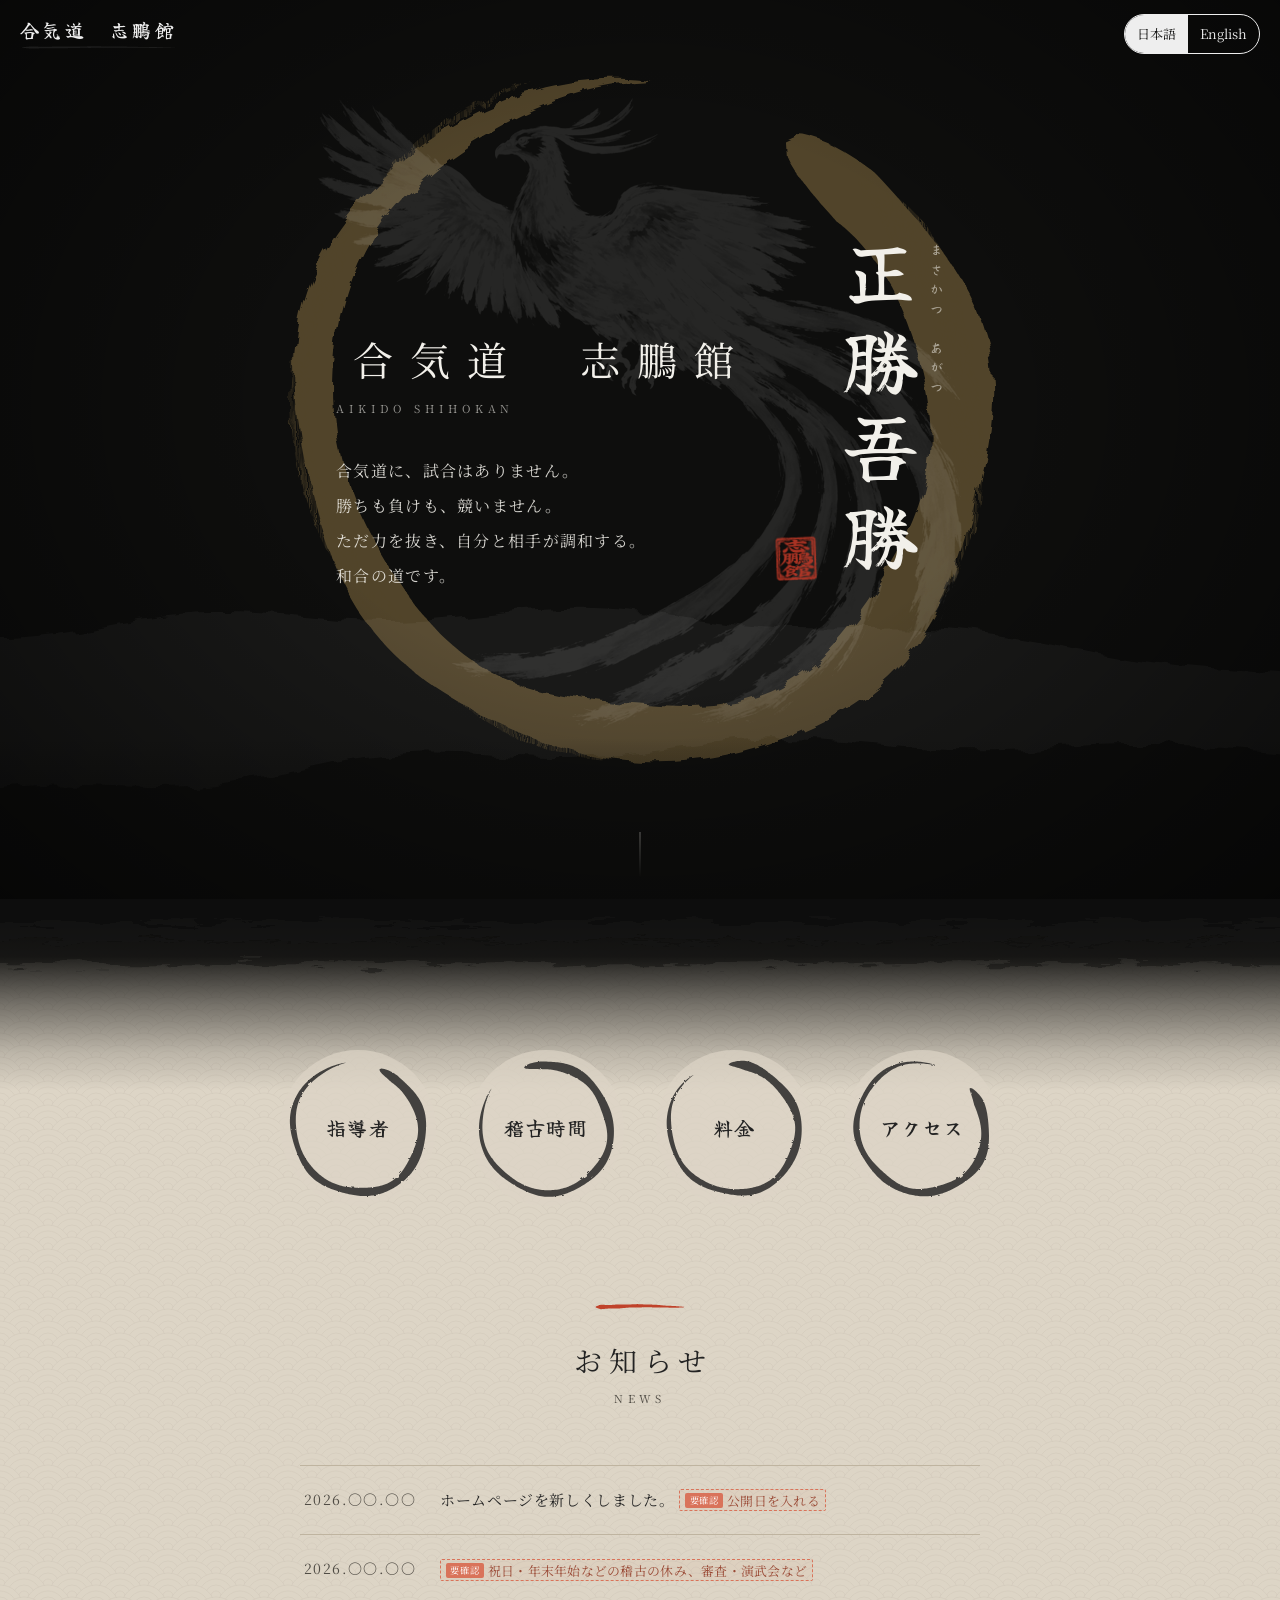
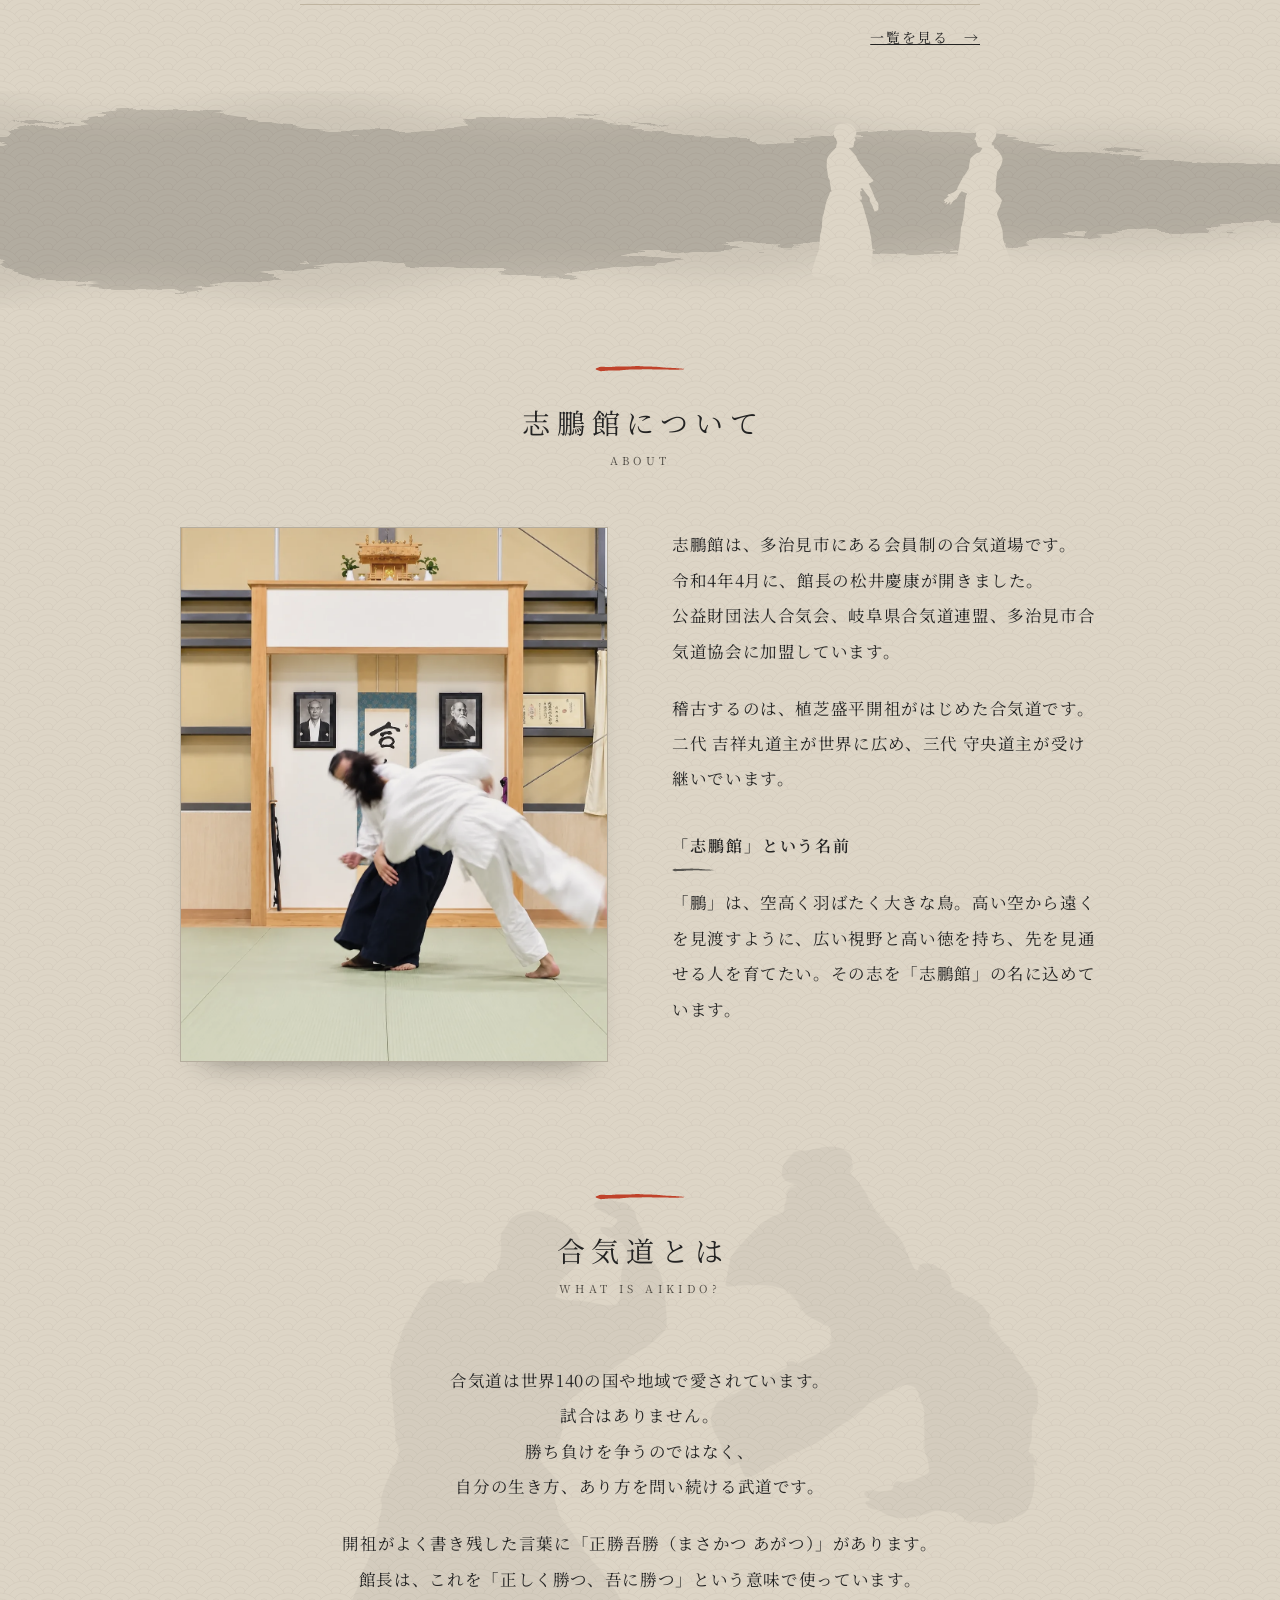
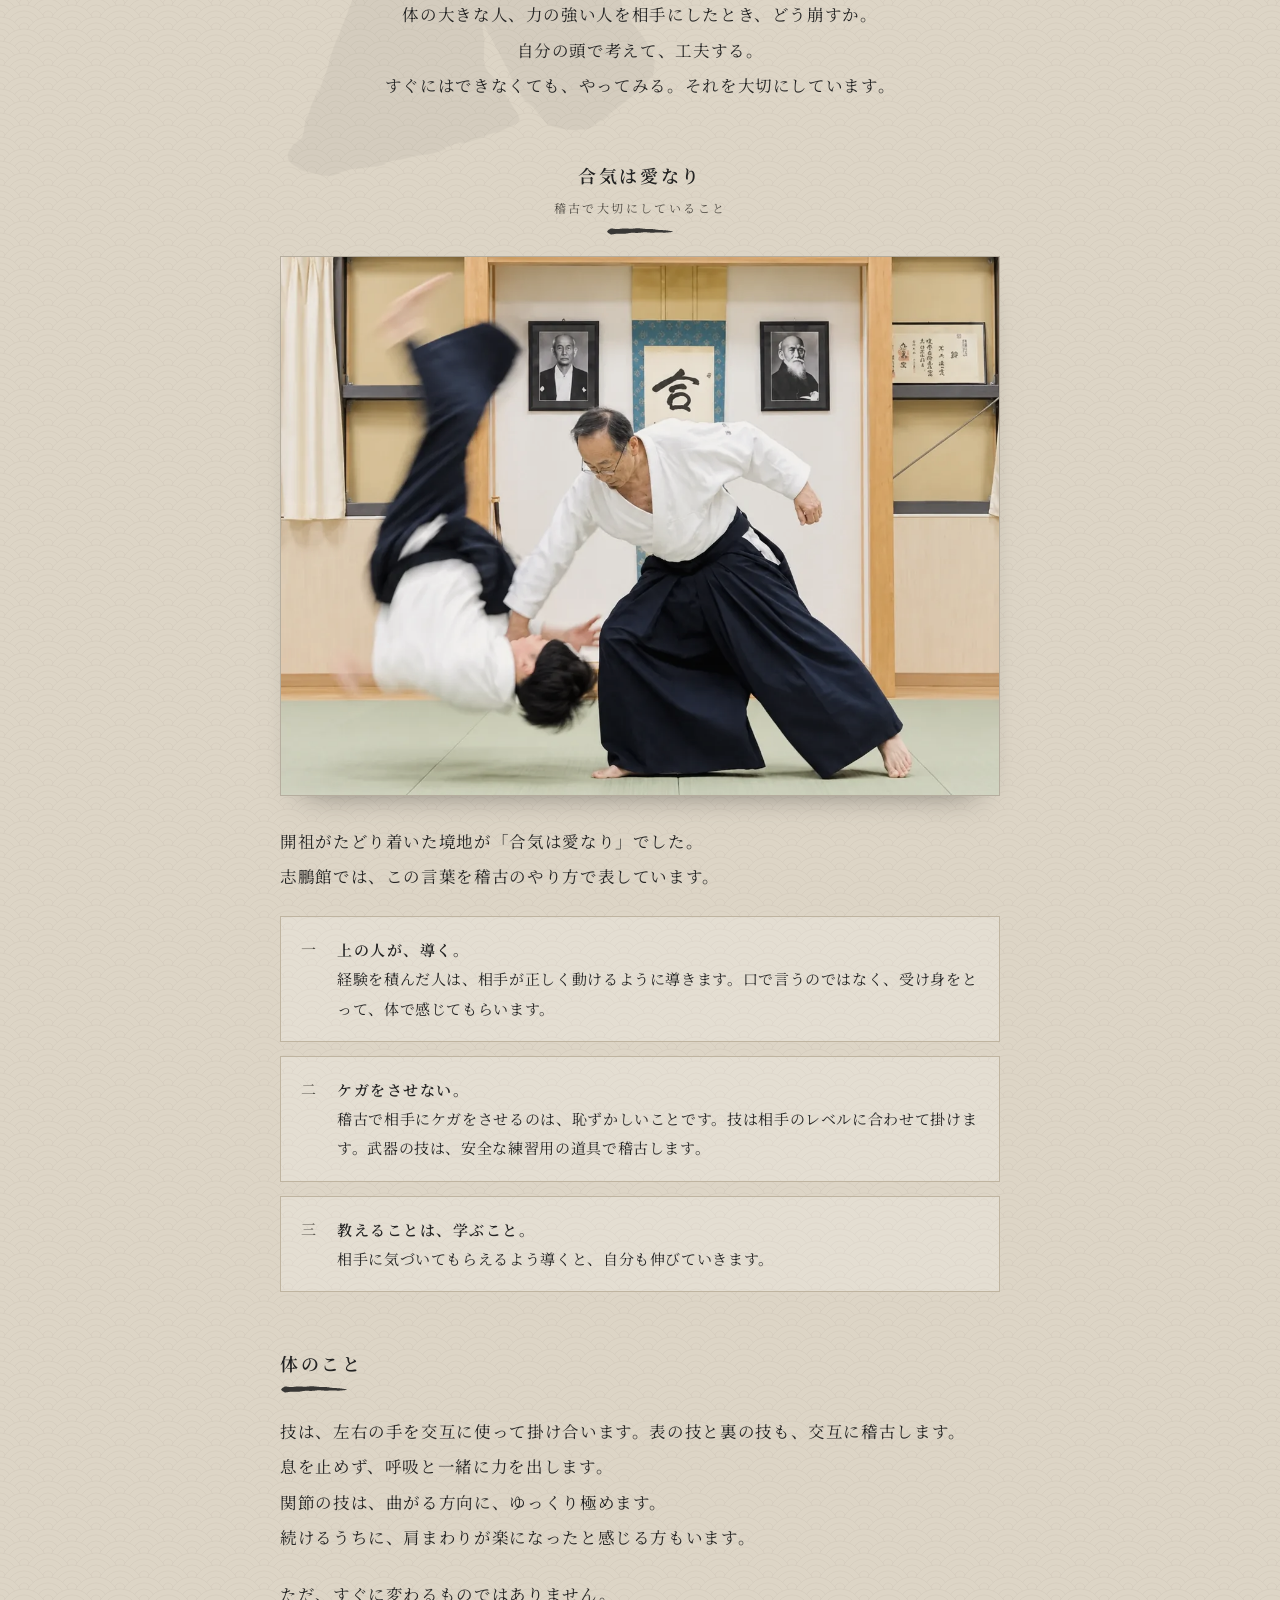
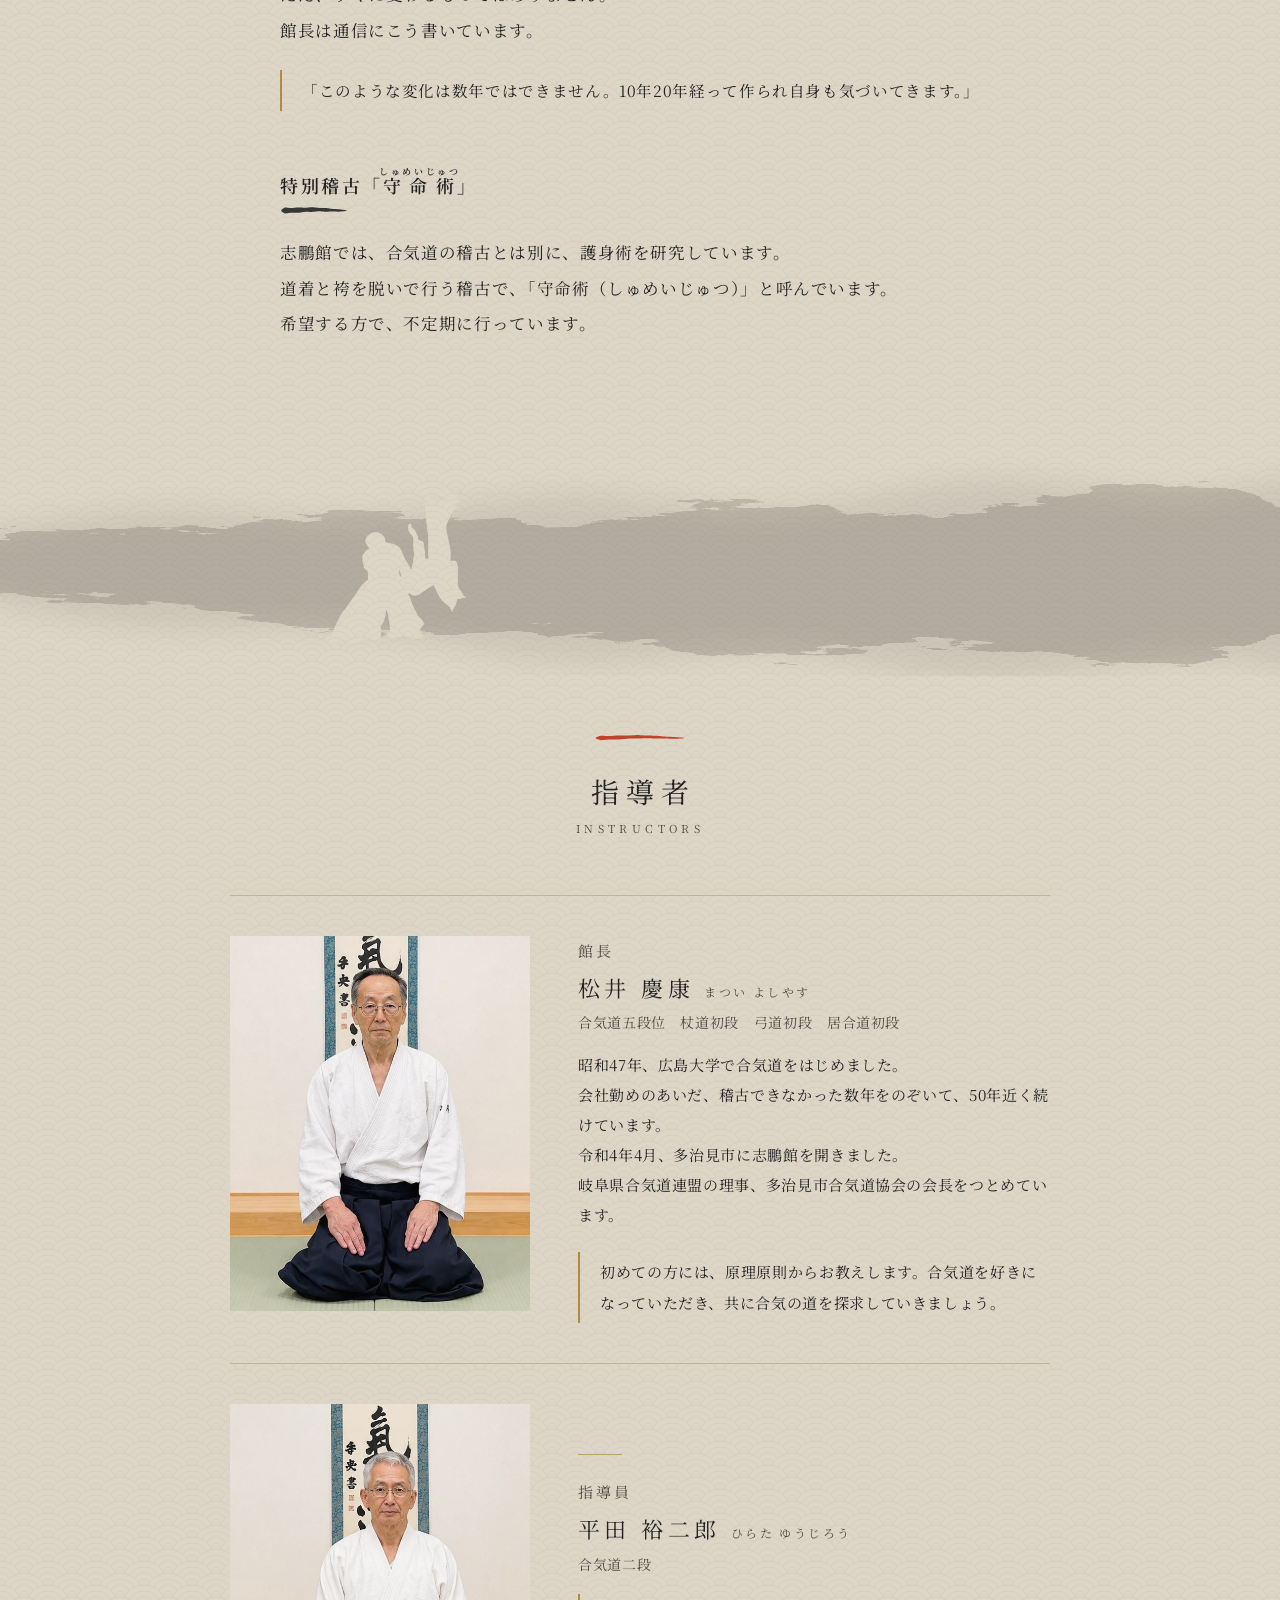
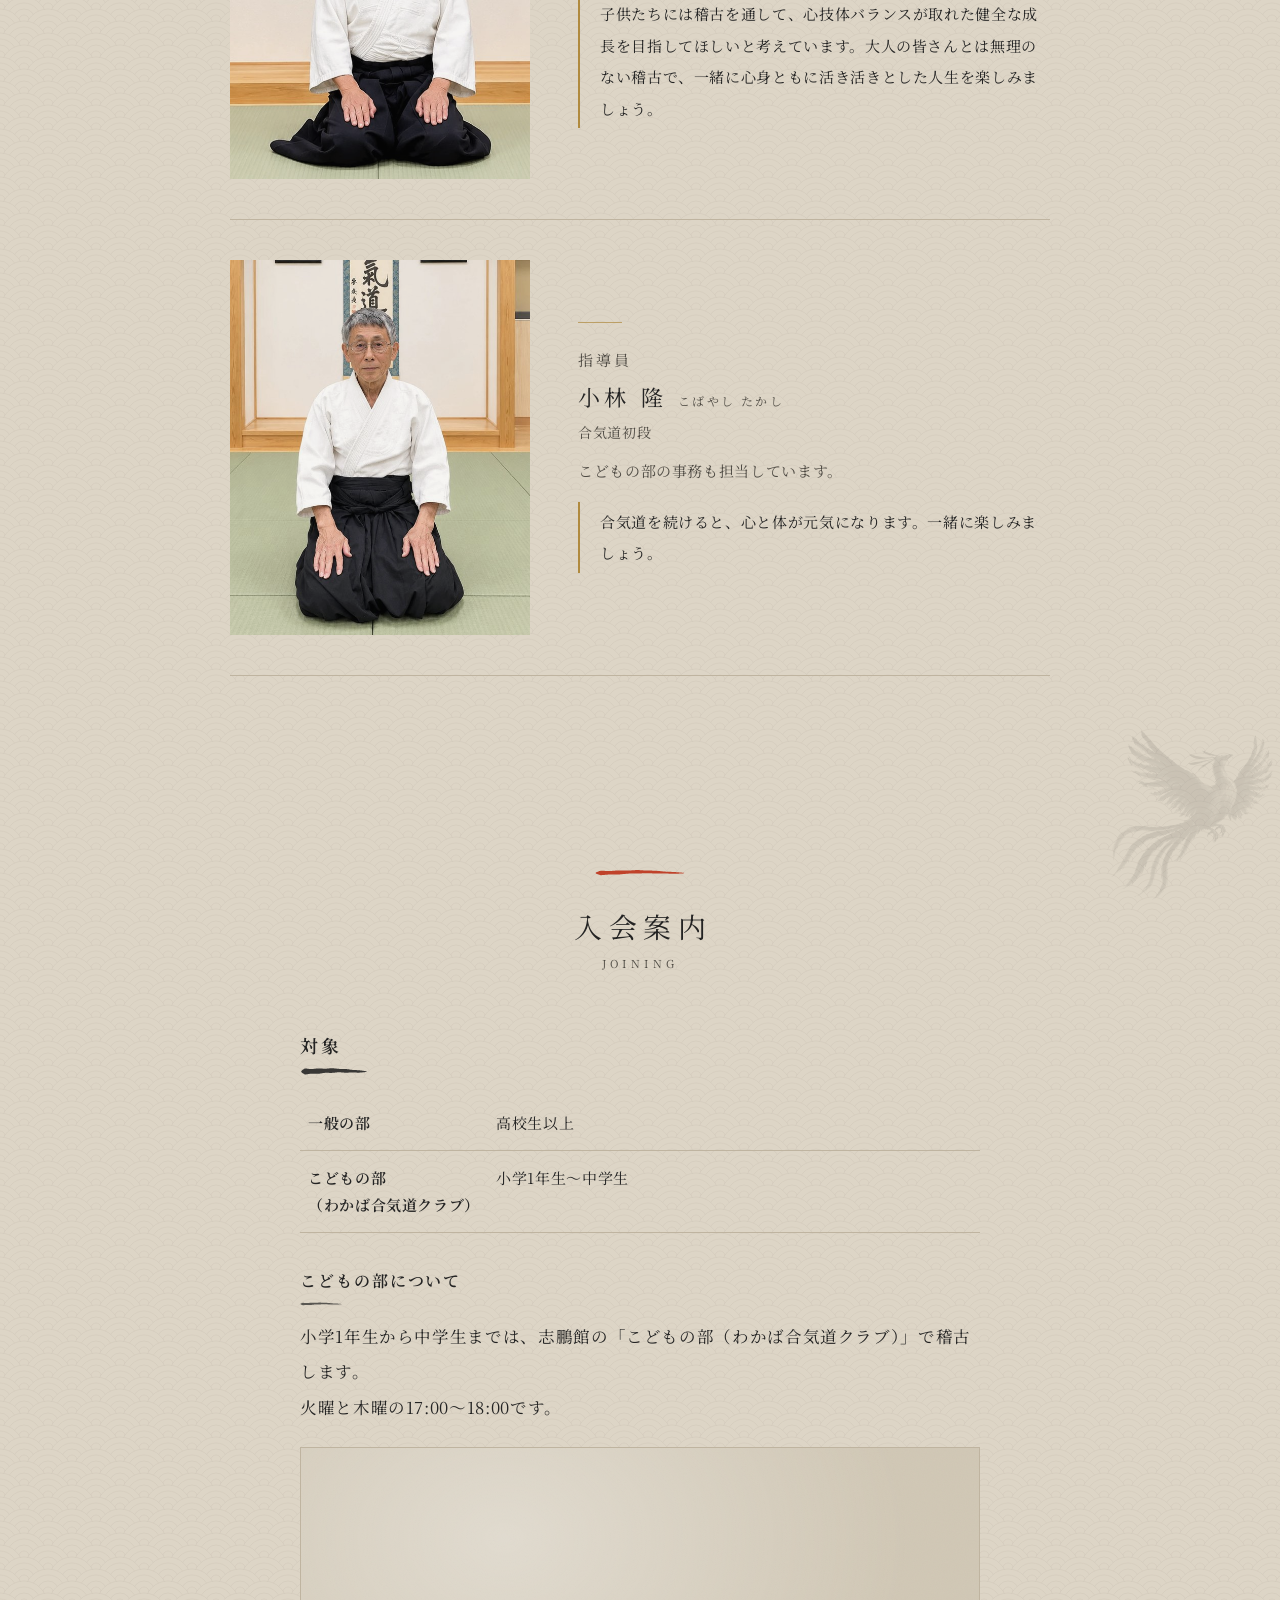
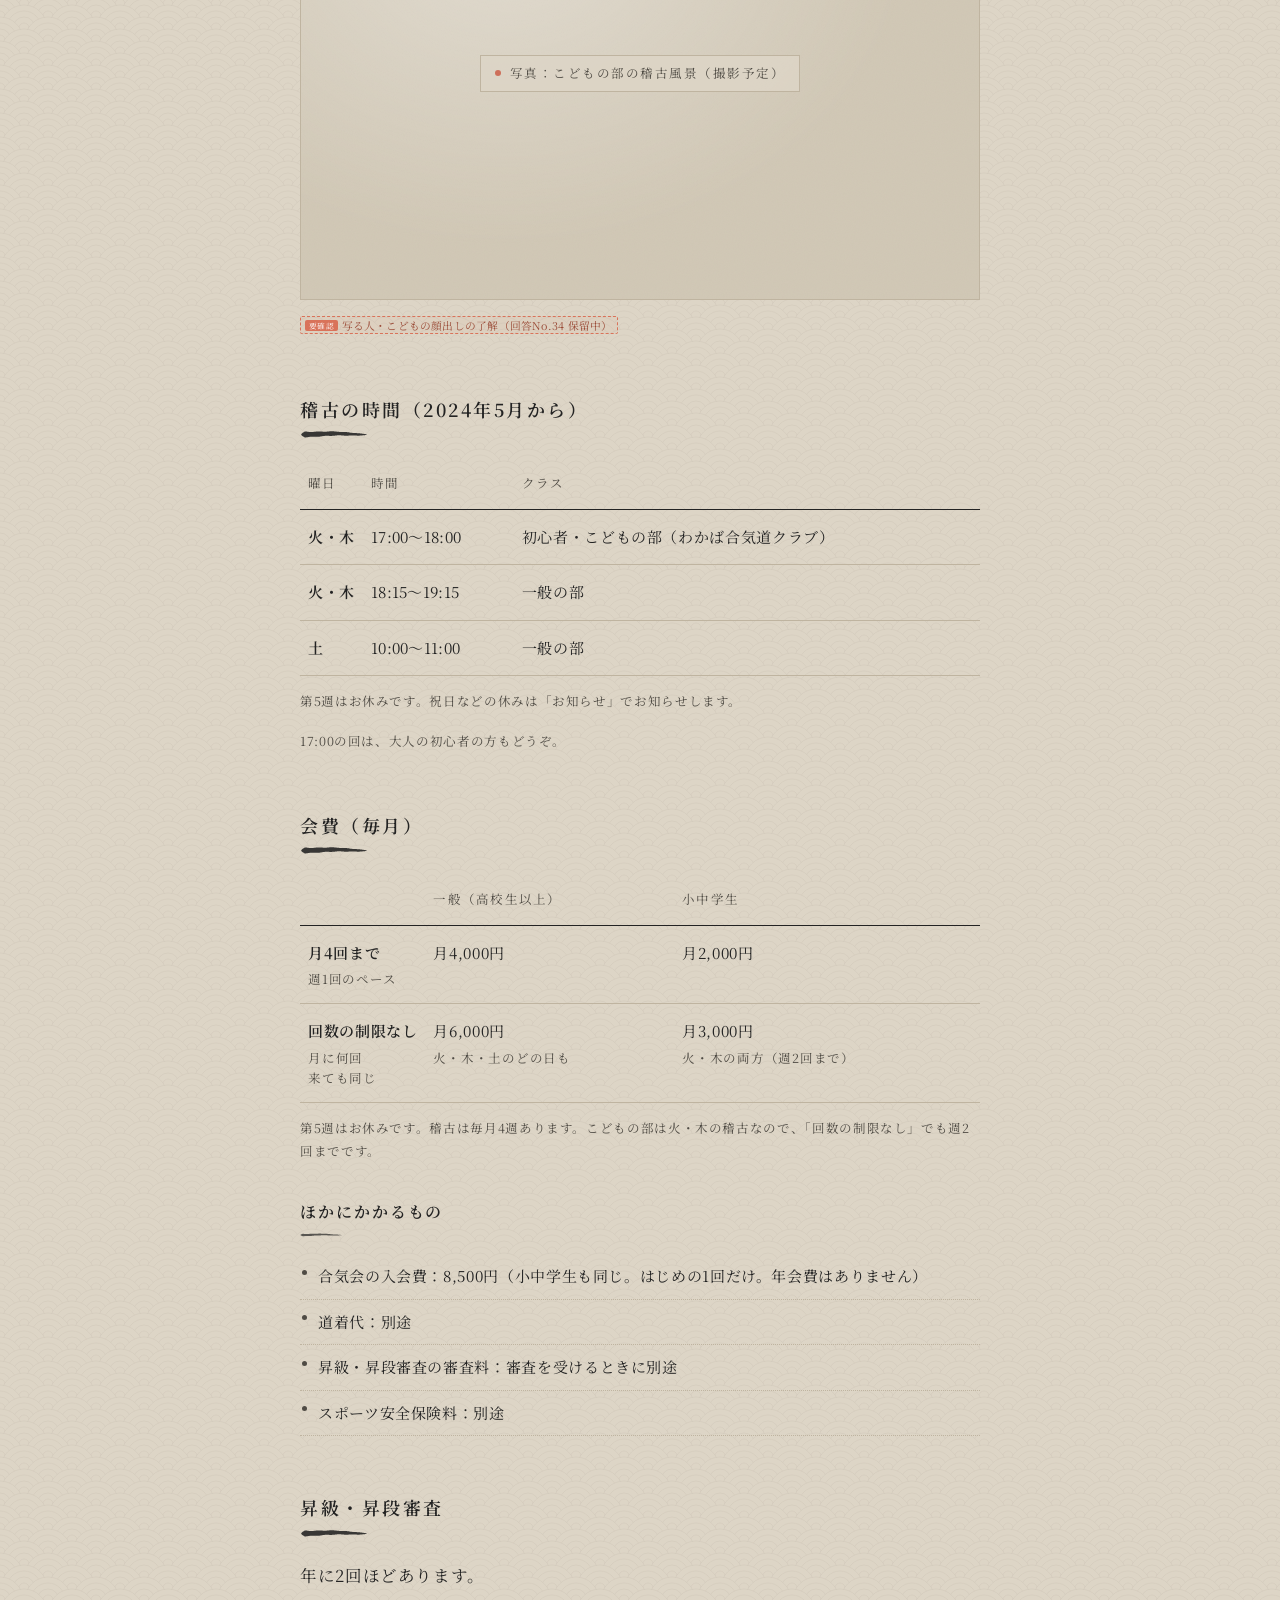
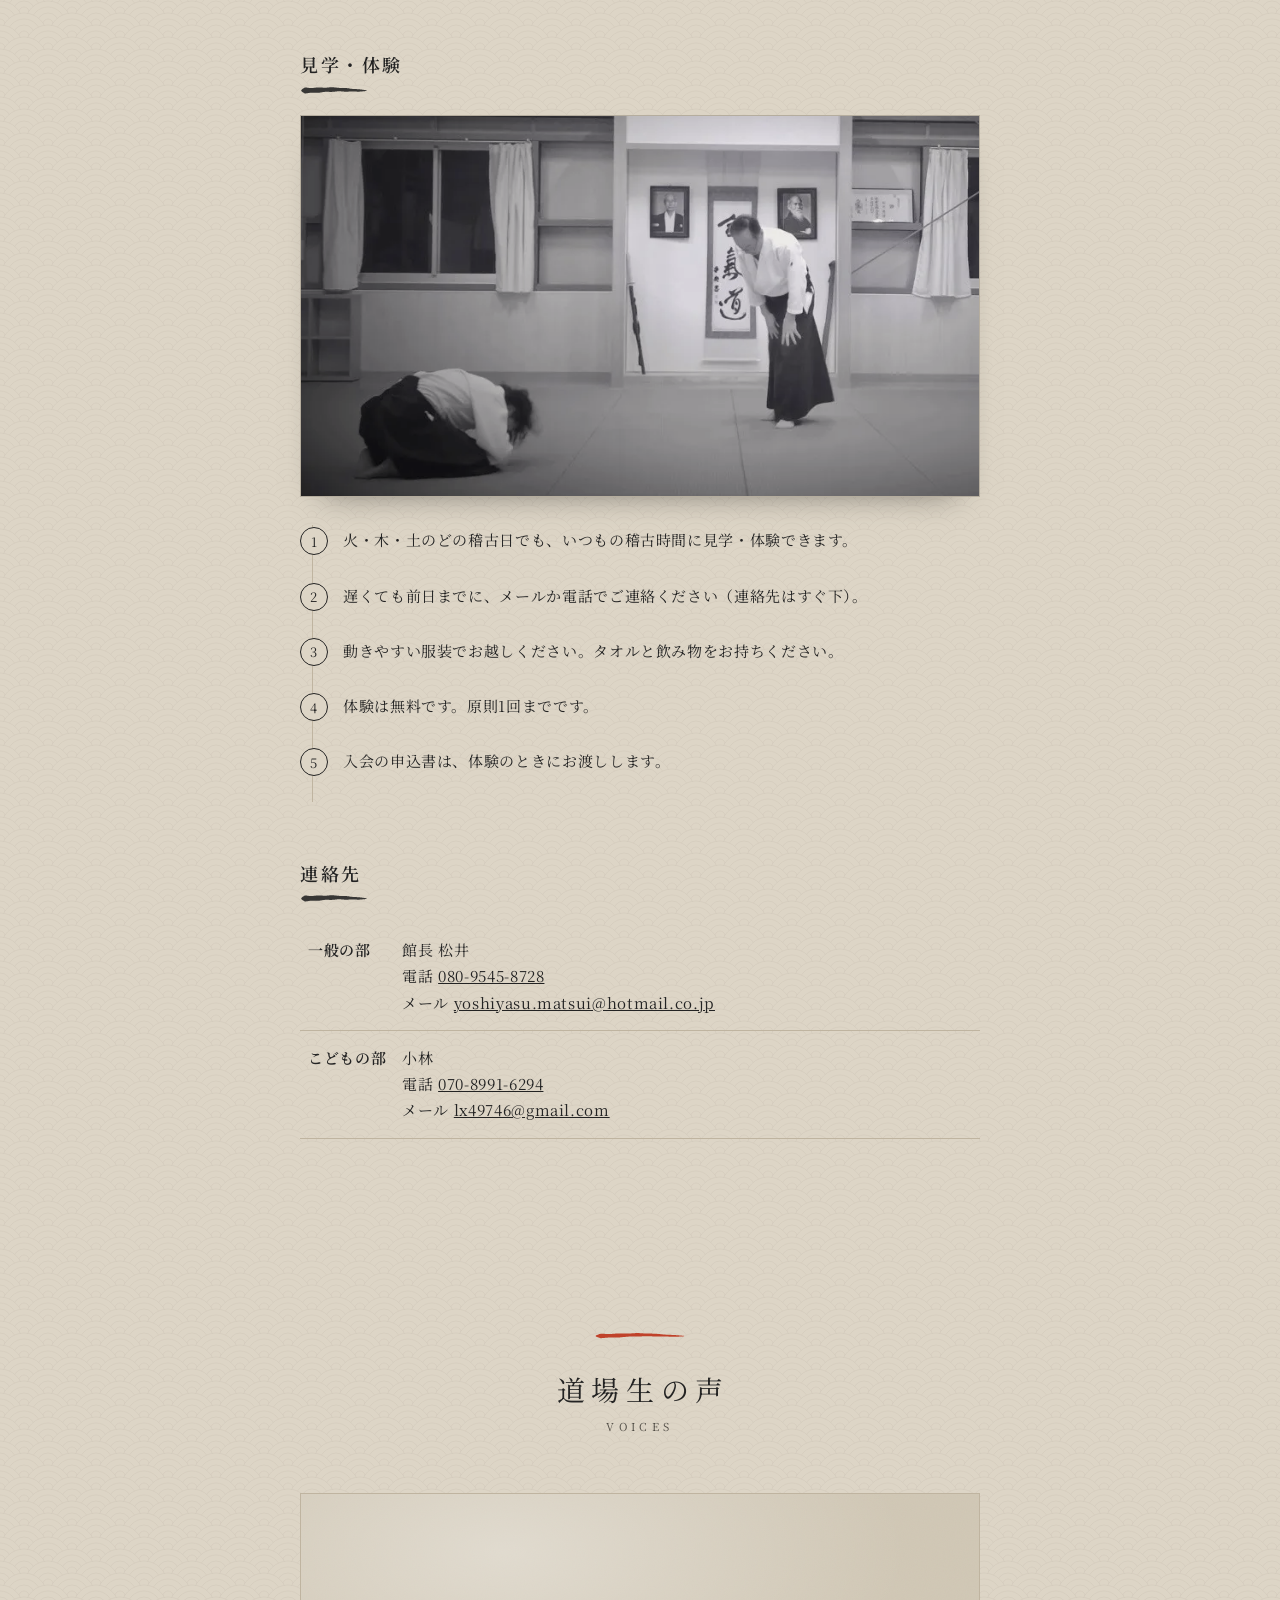
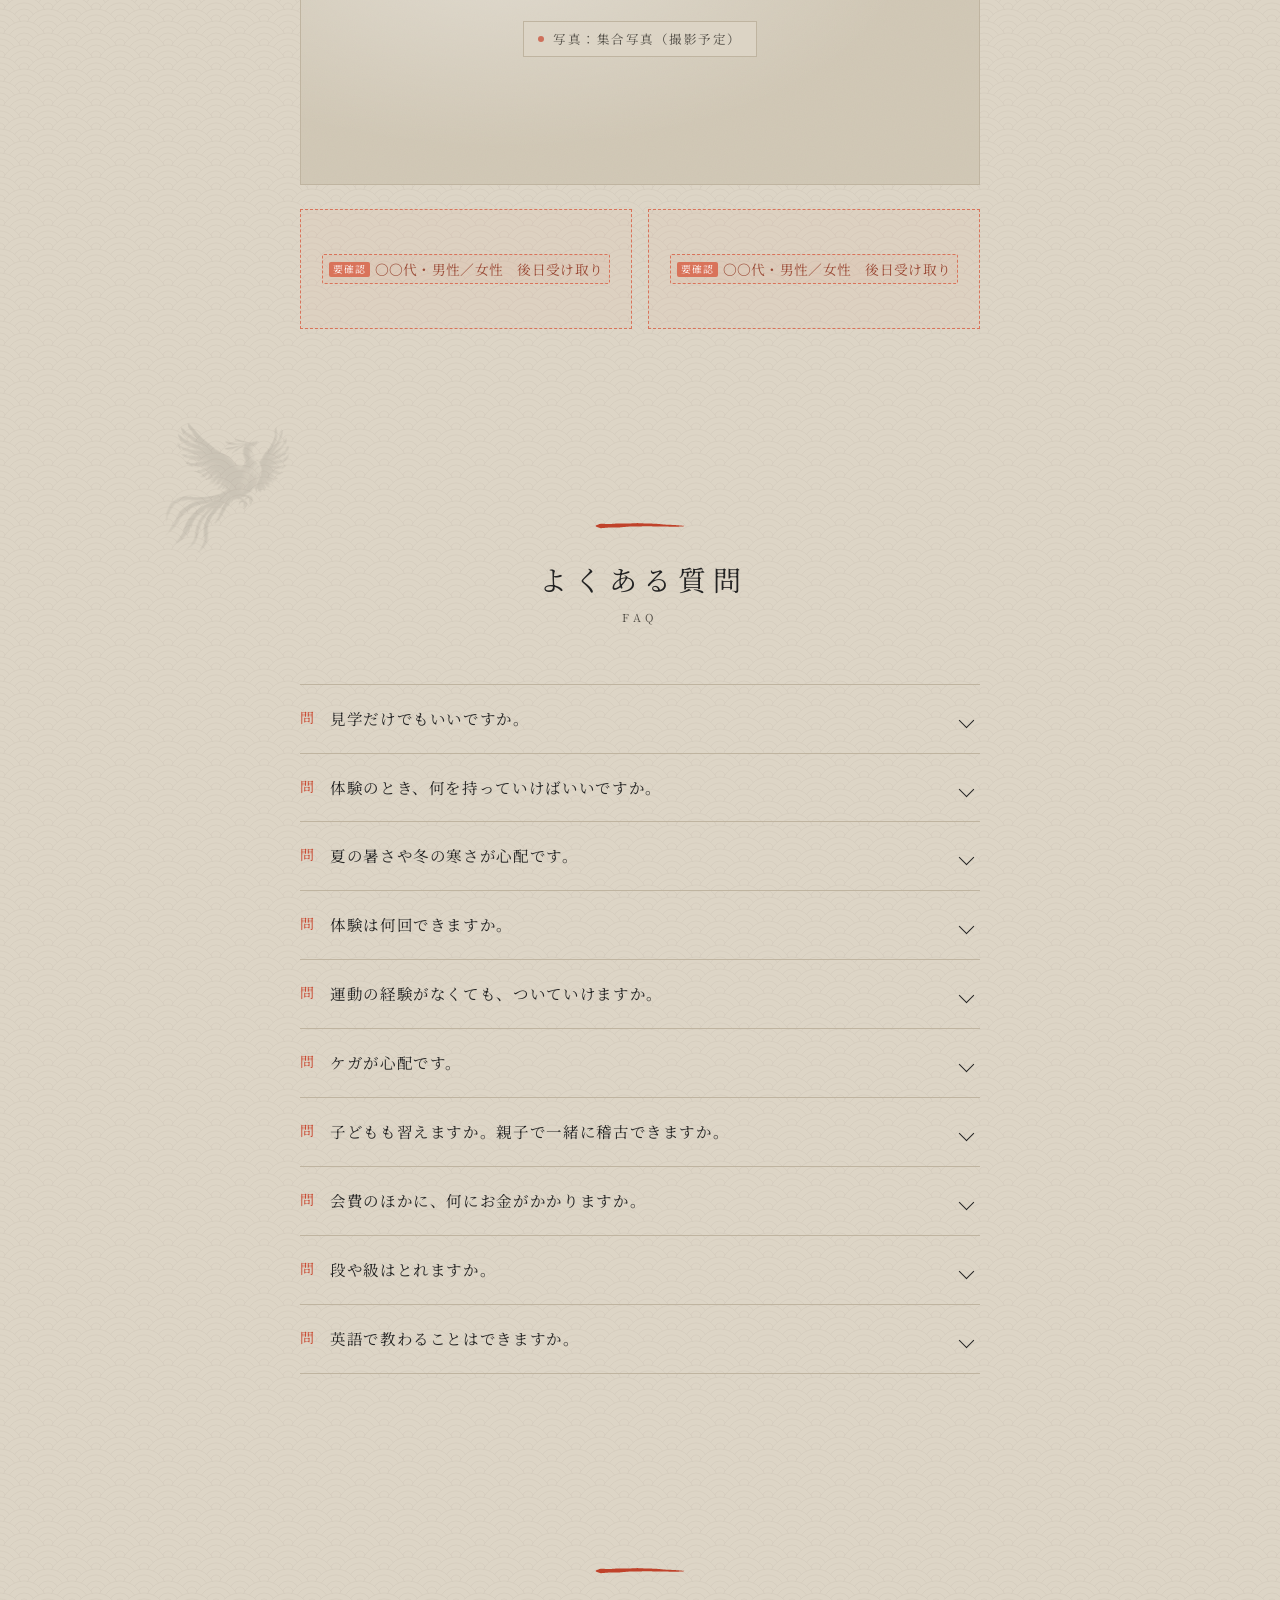
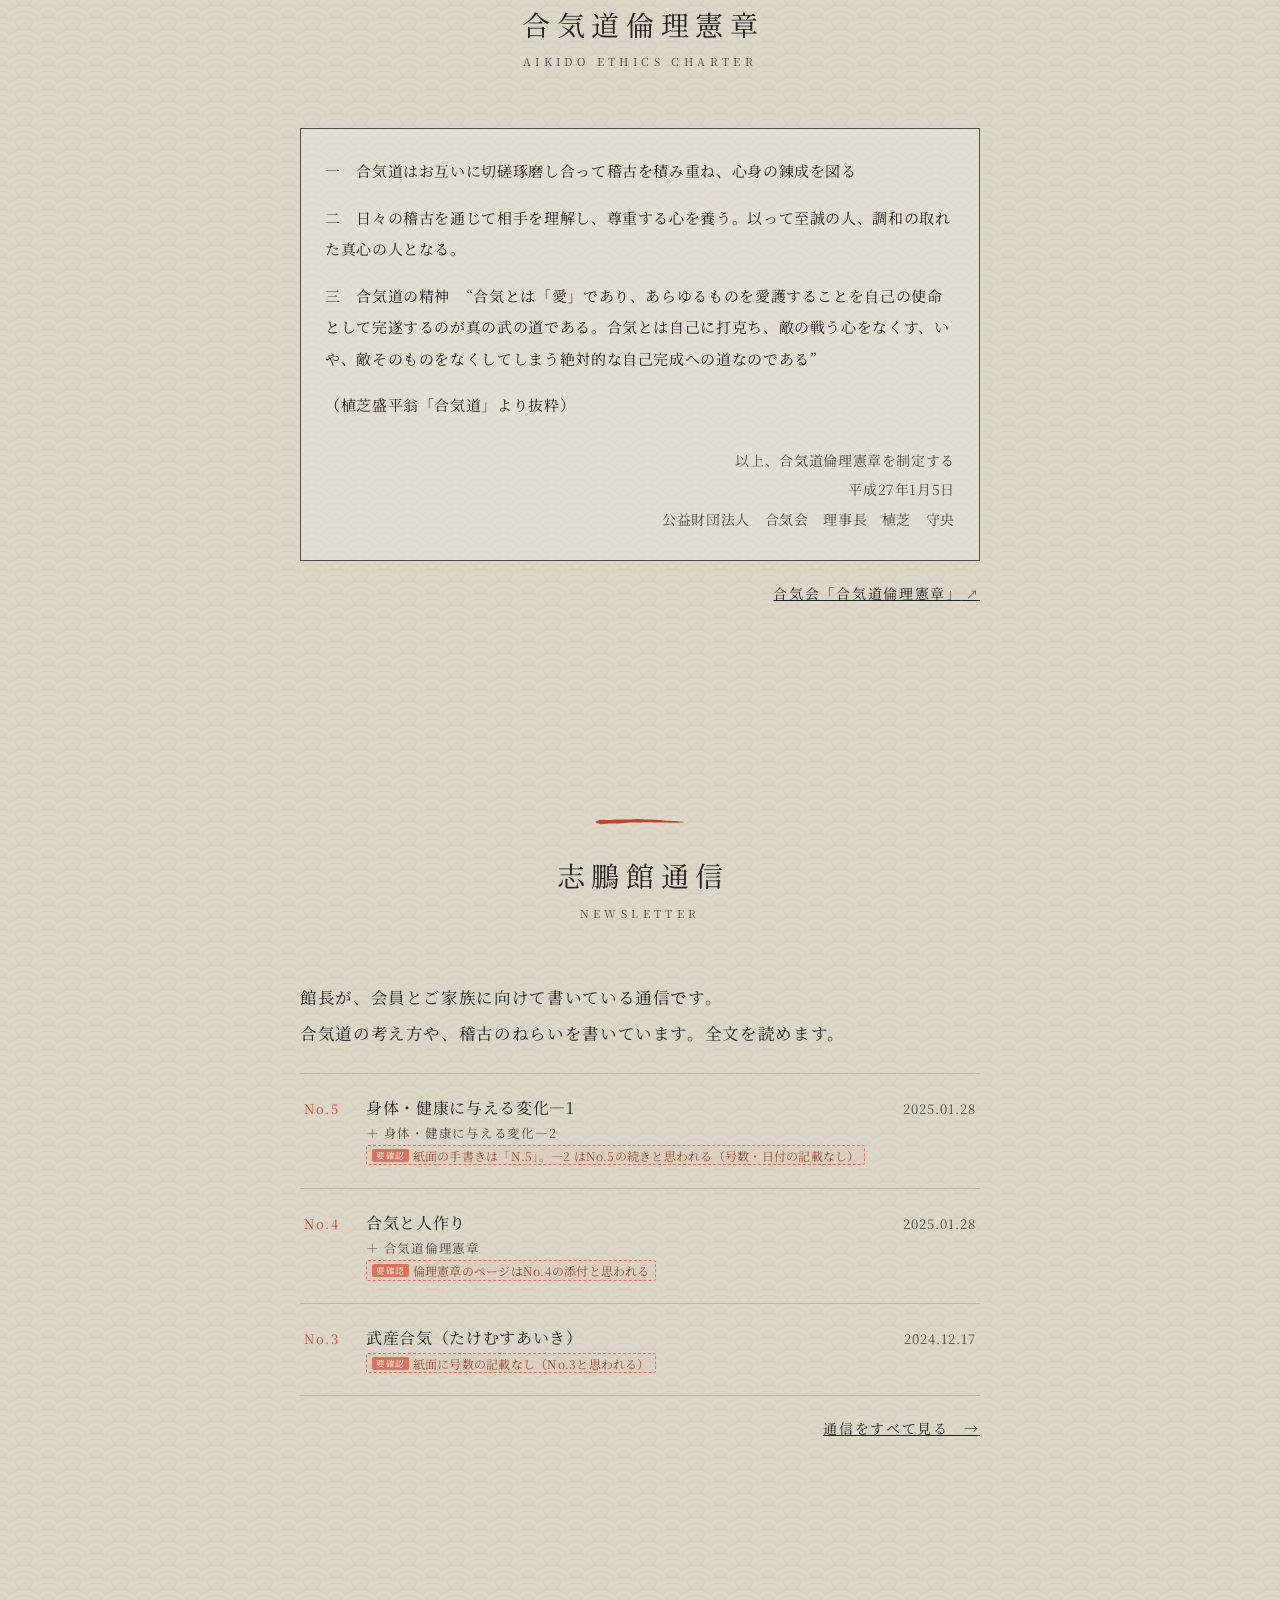
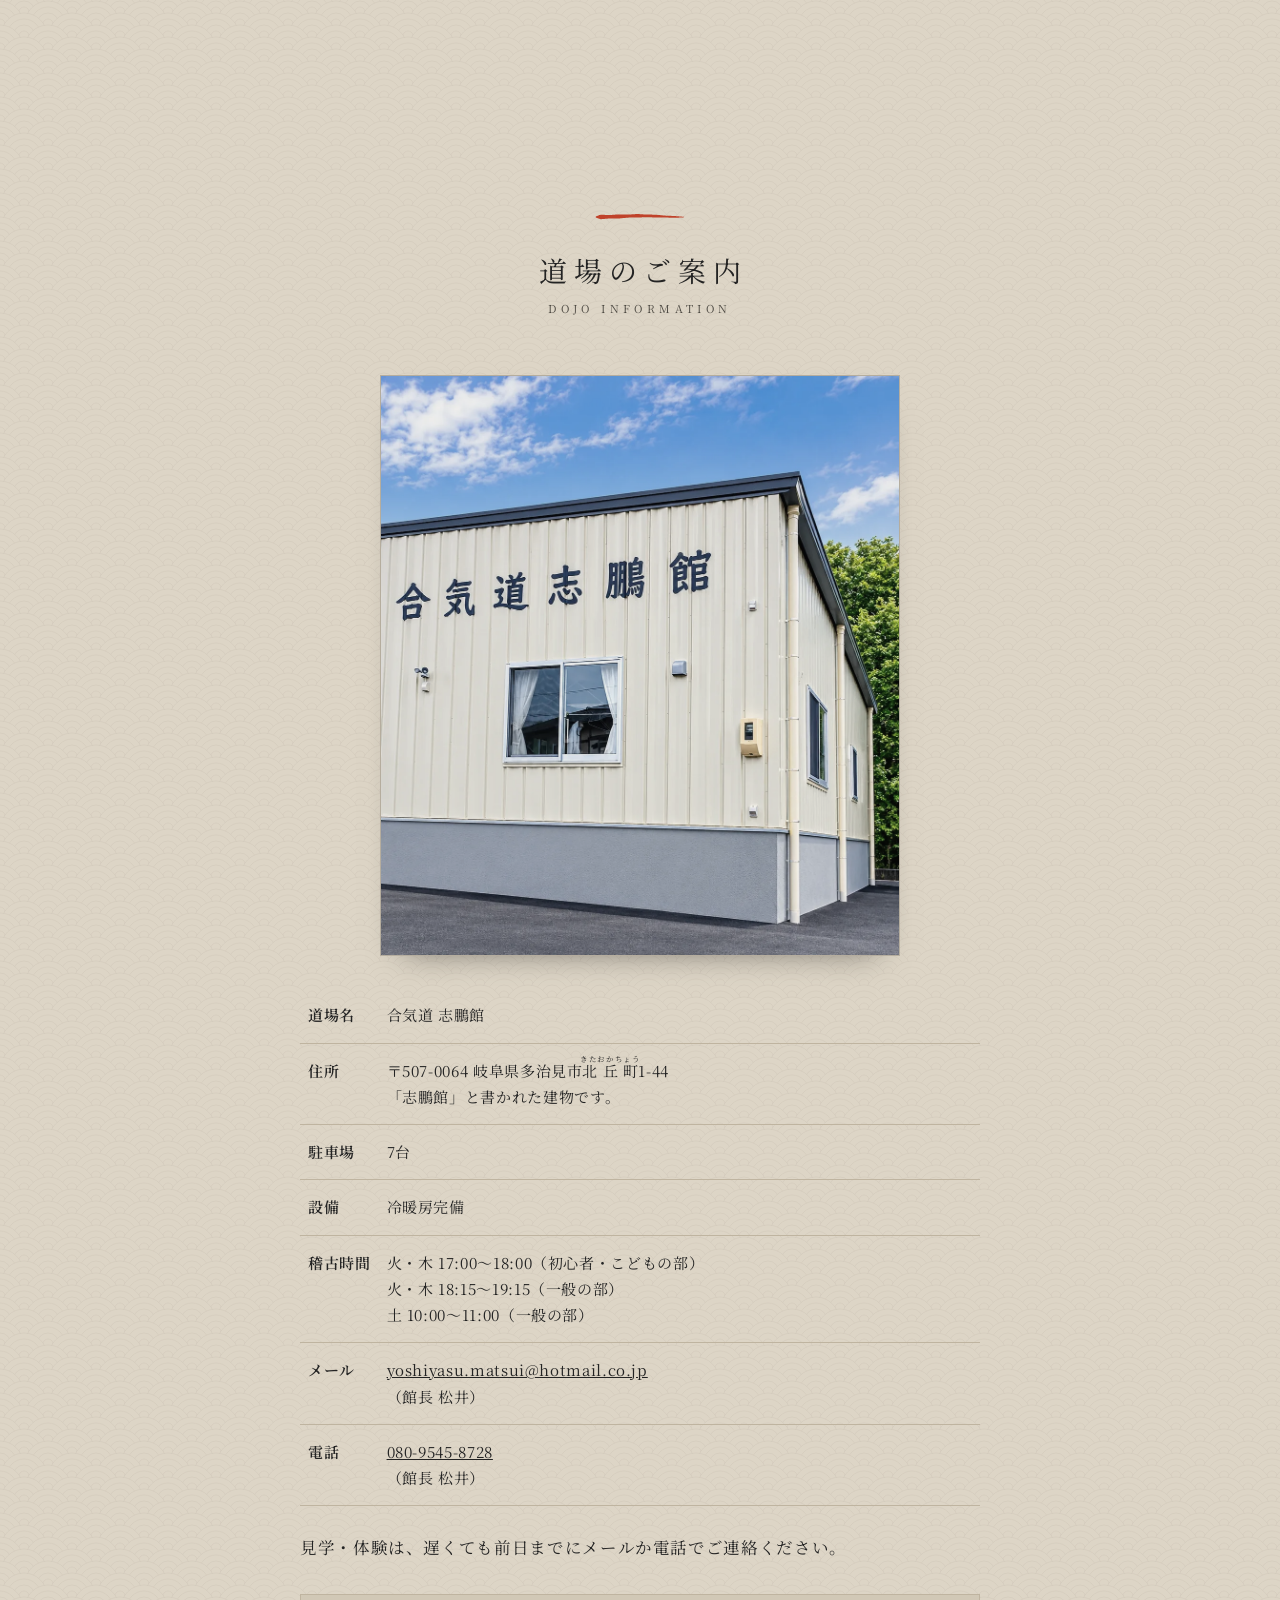
==== index.html @ e0913fd3 "指導員 平田のひとことを追加 Co-Authored-By: Claude Opus 5.5 <noreply@anthropic.com>" ====
<!doctype html>
<html lang="ja" class="no-js">
<head>
<meta charset="utf-8">
<meta name="viewport" content="width=device-width, initial-scale=1">
<title>多治見の合気道 志鵬館｜見学・体験は火・木・土</title>
<meta name="description" content="岐阜県多治見市の合気道場 志鵬館。公益財団法人合気会加盟。一般の部は高校生以上、こどもの部は小学1年生〜中学生。稽古は火・木・土。見学・体験は稽古日に。前日までにご連絡ください。">
<meta name="robots" content="noindex"><!-- 公開直前に外す -->
<meta property="og:type" content="website">
<meta property="og:site_name" content="合気道 志鵬館">
<meta property="og:title" content="多治見の合気道 志鵬館｜見学・体験は火・木・土">
<meta property="og:description" content="岐阜県多治見市の合気道場 志鵬館。公益財団法人合気会加盟。一般の部は高校生以上、こどもの部は小学1年生〜中学生。稽古は火・木・土。見学・体験は稽古日に。前日までにご連絡ください。">
<meta property="og:locale" content="ja_JP">
<meta property="og:locale:alternate" content="en_US">
<meta name="twitter:card" content="summary">
<link rel="preconnect" href="https://fonts.googleapis.com">
<link rel="preconnect" href="https://fonts.gstatic.com" crossorigin>
<link href="https://fonts.googleapis.com/css2?family=Noto+Serif+JP:wght@300;400;600&display=swap" rel="stylesheet">
<!-- 「正勝吾勝」の書体候補。text= で4字とふりがなだけを読み込む（使う書体の分しか通信しない） -->
<link href="https://fonts.googleapis.com/css2?family=Yuji+Syuku&family=Yuji+Mai&family=Yuji+Boku&family=Zen+Antique&family=Shippori+Mincho+B1:wght@500&family=Kaisei+Tokumin:wght@500&text=%E6%AD%A3%E5%8B%9D%E5%90%BE%E5%8B%9D%E3%81%BE%E3%81%95%E3%81%8B%E3%81%A4%E3%81%82%E3%81%8C%E3%81%A4&display=swap" rel="stylesheet">
<link rel="stylesheet" href="assets/css/site.css">
</head>
<!-- すかしの案は data-sukashi="a"（静）／"b"（流れ）／"c"（一点）。ここ1か所を変えるだけ。
     試しに見るときは index.html?sukashi=a のようにURLの後ろに付ける
     円相の色は data-enso="white"（白・いまの設定）／"kin"（金）／"shu"（朱）
     「正勝吾勝」の書体は data-motto-font="noto"（いまの設定）／"syuku"／"mai"／"boku"／"antique"／"b1"／"kaisei"
     試しに見るときは index.html?enso=kin&motto=syuku
     全体の色のトーンは data-tone="base"（いまの設定）／"nijimi"（にじみ）／"kogo"（交互）／"sumi"（墨で統一）／"shizume"（生成りを沈める）
     空白で重ねられる（例 "nijimi shizume"）。試すときは index.html?tone=nijimi+shizume
     デザインパターン（すかし×朱の差し色）は data-pattern="none"（いまの設定・パターンなし）／"p1"（落款）／"p2"（朱の一本線）
     ／"p3"（技の連続）／"p4"（朱の円）／"p5"（帯）。試すときは index.html?pattern=p3
     2026-11-14：p2（朱の一本線）に決定。p2 の中の「見出しの後ろのすかし」は data-p2-sil="off"（既定）／"on"、
     金の筆あとは data-p2-kin="off"（既定）／"on"。試すときは ?p2sil=on / ?p2kin=on
     最初の画面のすかしは data-hero-sil="ho3"（いまの設定・宙で回る受け）／"ho1"／"ho2"／"ho3"（鵬の試作）。試すときは ?herosil=ho1 -->
<body data-sukashi="c" data-enso="kin" data-motto-font="syuku" data-tone="nijimi shizume" data-pattern="p2" data-p2-sil="off" data-p2-kin="off" data-hero-sil="ho3" data-root="">

<!-- ===== ヘッダー（言語切り替え） ===== -->
<header class="top" id="top">
  <a class="mark" href="#hero"><span class="ja">合気道　志鵬館</span><span class="en">AIKIDO SHIHOKAN</span></a>
  <div class="lang" role="group" aria-label="言語 / Language">
    <button type="button" data-lang="ja" aria-pressed="true"><span>日本語</span></button>
    <button type="button" data-lang="en" aria-pressed="false"><span>English</span></button>
  </div>
</header>

<!-- ===== 1. 最初の画面 ===== -->
<section class="hero" id="hero">
  <svg class="ink enso" viewBox="0 0 1000 1000" aria-hidden="true">
    <defs>
      <filter id="rough" x="-10%" y="-10%" width="120%" height="120%">
        <feTurbulence type="fractalNoise" baseFrequency="0.035" numOctaves="3" seed="7" result="n"/>
        <feDisplacementMap in="SourceGraphic" in2="n" scale="14"/>
      </filter>
      <filter id="dry" x="-10%" y="-10%" width="120%" height="120%">
        <feTurbulence type="fractalNoise" baseFrequency="0.9 0.02" numOctaves="2" seed="3" result="s"/>
        <feColorMatrix in="s" type="matrix" values="0 0 0 0 0  0 0 0 0 0  0 0 0 0 0  0 0 0 -2.2 1.5" result="m"/>
        <feComposite in="SourceGraphic" in2="m" operator="in"/>
      </filter>
    </defs>
    <g fill="currentColor" filter="url(#rough)">
      <path id="enso-main"/>
      <path id="enso-dry" filter="url(#dry)" opacity=".7"/>
    </g>
  </svg>
  <svg class="ink sweep" viewBox="0 0 1600 240" aria-hidden="true">
    <g fill="currentColor" filter="url(#rough)"><path id="sweep-path"/></g>
  </svg>

  <!-- すかし（最初の画面）：案ごとに1枚だけ表示される -->
  <img class="wm sk-a" src="assets/sil/sil_aitai_white.png" alt="" aria-hidden="true" loading="lazy">
  <img class="wm sk-b" src="assets/sil/sil_seiza_white.png" alt="" aria-hidden="true" loading="lazy">
  <img class="wm sk-c" src="assets/sil/sil_nage2_white.png" alt="" aria-hidden="true" loading="lazy">
  <!-- 鵬（おおとり）のすかし・試作：data-hero-sil="ho1"〜"ho3" のときだけ1枚出る（既定 nage2 のときは出ない）。AI生成（Canva）の墨絵を白抜きにしたもの -->
  <img class="wm ho ho1" src="assets/sil/ho1_white.webp" alt="" aria-hidden="true" loading="lazy">
  <img class="wm ho ho2" src="assets/sil/ho2_white.webp" alt="" aria-hidden="true" loading="lazy">
  <img class="wm ho ho3" src="assets/sil/ho3_white.webp" alt="" aria-hidden="true" loading="lazy">

  <div class="hero-inner">
    <div class="motto-wrap fade">
      <p class="motto"><span class="ruby ja" aria-hidden="true">まさかつ　あがつ</span><span>正勝吾勝</span><span class="p-seal" aria-hidden="true">志鵬</span><img class="shuin" src="assets/img/shuin.png" alt="" aria-hidden="true" width="240" height="240"></p><!-- p-seal は p1 落款のときだけ出る／shuin は志鵬館の朱印（2026-11-14 受け取り） -->
      <p class="motto-en en" lang="en">Masakatsu Agatsu</p>
    </div>
    <div class="fade">
      <div class="name">
        <h1><span class="ja">合気道　志鵬館</span><span class="en">AIKIDO SHIHOKAN</span></h1>
        <p class="roman ja">AIKIDO SHIHOKAN</p>
      </div>
      <ul class="three">
        <li><span class="ja">合気道に、試合はありません。</span><span class="en">There are no matches in aikido.</span></li>
        <li><span class="ja">勝ちも負けも、競いません。</span><span class="en">No winning, no losing.</span></li>
        <li><span class="ja">ただ力を抜き、自分と相手が調和する。</span><span class="en">Only letting go of force, in harmony with yourself and your partner.</span></li>
        <li><span class="ja">和合の道です。</span><span class="en">This is the way of harmony.</span></li>
      </ul>
    </div>
  </div>
  <span class="scroll-cue" aria-hidden="true"></span>
</section>

<main>
<!-- にじみ（data-tone に nijimi があるときだけ出る）：最初の画面の墨が、和紙ににじんで消えていく境目 -->
<svg class="nijimi" viewBox="0 0 1600 200" preserveAspectRatio="none" aria-hidden="true">
  <defs>
    <filter id="bleed" x="-5%" y="-30%" width="110%" height="170%">
      <feTurbulence type="fractalNoise" baseFrequency="0.018 0.11" numOctaves="4" seed="12" result="n"/>
      <feDisplacementMap in="SourceGraphic" in2="n" scale="26"/>
    </filter>
    <linearGradient id="bleed-g" x1="0" y1="0" x2="0" y2="1">
      <stop offset="0" stop-color="#0e0e0d"/>
      <stop offset=".3" stop-color="#0e0e0d" stop-opacity=".9"/>
      <stop offset=".55" stop-color="#0e0e0d" stop-opacity=".5"/>
      <stop offset=".8" stop-color="#0e0e0d" stop-opacity=".16"/>
      <stop offset="1" stop-color="#0e0e0d" stop-opacity="0"/>
    </linearGradient>
  </defs>
  <rect x="0" y="0" width="1600" height="200" fill="url(#bleed-g)"/>
  <g fill="#0e0e0d" filter="url(#bleed)">
    <rect x="-80" y="-60" width="1760" height="128" opacity=".35"/>
    <rect x="-80" y="-60" width="1760" height="104" opacity=".6"/>
    <rect x="-80" y="-60" width="1760" height="84"/>
  </g>
</svg>

<!-- ===== 2. 入口ボタン（筆の円相・2026-11-14 案1に決定。見学・体験はやめて指導者へ） ===== -->
<nav class="gates enso-gates" aria-label="入口 / Quick links">
  <a href="#instructors"><svg class="ens" viewBox="0 0 1000 1000" aria-hidden="true"><g fill="currentColor" filter="url(#rough)"><path data-enso="1"/></g></svg><span class="fd"><span class="ja">指導者</span><span class="en">Instructors</span></span></a>
  <a href="#times"><svg class="ens" viewBox="0 0 1000 1000" aria-hidden="true"><g fill="currentColor" filter="url(#rough)"><path data-enso="2"/></g></svg><span class="fd"><span class="ja">稽古時間</span><span class="en">Class Times</span></span></a>
  <a href="#fee"><svg class="ens" viewBox="0 0 1000 1000" aria-hidden="true"><g fill="currentColor" filter="url(#rough)"><path data-enso="4"/></g></svg><span class="fd"><span class="ja">料金</span><span class="en">Fees</span></span></a>
  <a href="#map"><svg class="ens" viewBox="0 0 1000 1000" aria-hidden="true"><g fill="currentColor" filter="url(#rough)"><path data-enso="3"/></g></svg><span class="fd"><span class="ja">アクセス</span><span class="en">Access</span></span></a>
</nav>

<!-- ===== 3. お知らせ（中身は data/news.js） ===== -->
<section class="sec narrow" id="news">
  <div class="h2 fade"><h2><span class="ja">お知らせ</span><span class="en">News</span></h2><p class="sub ja">News</p></div>
  <ul class="news fade" data-news="3"></ul>
  <a class="more" href="news.html"><span class="ja">一覧を見る　→</span><span class="en">All news　→</span></a>
</section>

<!-- 金の筆あと（ページで1本だけ）。案Cのときだけ上に金のシルエットが乗る -->
<div class="kin-wrap" aria-hidden="true">
  <img class="on-line" src="assets/sil/sil_aitai_kin.png" alt="" loading="lazy">
  <svg class="kin-line" viewBox="0 0 600 40" aria-hidden="true"><g fill="var(--kin)" filter="url(#rough)"><path id="kin-path"/></g></svg>
</div>

<!-- p5 帯のときだけ出る：墨地の帯（技の流れ 礼→相対→組む→崩す→投げる→受ける→抑える） -->
<div class="p-obi" aria-hidden="true">
  <div class="row">
    <span class="shu"></span>
    <img class="seiza" src="assets/sil/sil_seiza_kinari.png" alt="" loading="lazy">
    <img src="assets/sil/sil_aitai_kinari.png" alt="" loading="lazy">
    <img src="assets/sil/sil_kumi_kinari.png" alt="" loading="lazy">
    <img src="assets/sil/sil_kuzushi_kinari.png" alt="" loading="lazy">
    <img src="assets/sil/sil_nage1_kinari.png" alt="" loading="lazy">
    <img src="assets/sil/sil_nage2_kinari.png" alt="" loading="lazy">
    <img src="assets/sil/sil_osae_kinari.png" alt="" loading="lazy">
  </div>
</div>

<!-- 墨の帯（すかし・案3）：筆で引いた墨の中に「相対」の人を白く抜く。形は site.js で作る -->
<div class="sumi-obi" aria-hidden="true">
  <svg viewBox="0 0 1600 260" preserveAspectRatio="xMidYMid slice">
    <defs>
      <filter id="obi-blk1"><feColorMatrix type="matrix" values="0 0 0 0 0  0 0 0 0 0  0 0 0 0 0  0 0 0 1 0"/></filter>
      <filter id="obi-ink1" x="-5%" y="-40%" width="110%" height="180%"><feTurbulence type="fractalNoise" baseFrequency="0.012 0.09" numOctaves="4" seed="7" result="n"/><feDisplacementMap in="SourceGraphic" in2="n" scale="34"/></filter>
      <filter id="obi-wash1" x="-10%" y="-60%" width="120%" height="220%"><feGaussianBlur stdDeviation="16"/></filter>
      <mask id="obi-m1" maskUnits="userSpaceOnUse" x="0" y="0" width="1600" height="260">
        <rect width="1600" height="260" fill="#fff"/>
        <image href="assets/sil/sil_aitai_sumi.png" x="1000" y="34" width="250" height="193" filter="url(#obi-blk1)"/>
      </mask>
    </defs>
    <g mask="url(#obi-m1)">
      <path class="obi-wash" data-obi="1" filter="url(#obi-wash1)"/>
      <path class="obi-ink" data-obi="1" filter="url(#obi-ink1)"/>
    </g>
  </svg>
</div>

<!-- ===== 4. 志鵬館について ===== -->
<section class="sec" id="about">
  <div class="h2 fade"><img class="wm-h" src="assets/sil/sil_kumi_sumi.png" alt="" aria-hidden="true" loading="lazy"><h2><span class="ja">志鵬館について</span><span class="en">About Shihokan</span></h2><p class="sub ja">About</p></div>
  <div class="split">
    <!-- 稽古写真（2026-11-14）：写る人の了解確認済み（No.34、2026-11-14） -->
    <figure class="ph tall has-photo fade"><img src="assets/img/keiko_01_nage.webp" alt="稽古風景。神棚と掛け軸の前で、袴の人が白い道着の相手を投げているところ" width="1139" height="1381" loading="lazy" decoding="async"></figure>
    <div class="prose fade">
      <div class="ja">
        <p>志鵬館は、多治見市にある会員制の合気道場です。<br>令和4年4月に、館長の松井慶康が開きました。<br>公益財団法人合気会、岐阜県合気道連盟、多治見市合気道協会に加盟しています。</p>
        <p>稽古するのは、植芝盛平開祖がはじめた合気道です。<br>二代 吉祥丸道主が世界に広め、三代 守央道主が受け継いでいます。</p>
        <h4>「志鵬館」という名前</h4>
        <p>「鵬」は、空高く羽ばたく大きな鳥。高い空から遠くを見渡すように、広い視野と高い徳を持ち、先を見通せる人を育てたい。その志を「志鵬館」の名に込めています。</p>
      </div>
      <div class="en" lang="en">
        <p>Shihokan is a members' aikido dojo in Tajimi, Gifu.<br>Our chief instructor, Yoshiyasu Matsui, opened the dojo in April 2022.<br>We belong to the Aikikai Foundation, the Gifu Prefecture Aikido Federation, and the Tajimi City Aikido Association.</p>
        <p>We practice the aikido founded by Morihei Ueshiba. The second Doshu, Kisshomaru Ueshiba, spread it around the world, and the third Doshu, Moriteru Ueshiba, carries it on today.</p>
        <h4>The name "Shihokan"</h4>
        <p>The character 鵬 (<i>ho</i>) is a great bird that soars high in the sky. Just as it looks far across the land from high above, we hope to raise people with a broad view and high virtue, who can see what lies ahead. That wish is held in the name Shihokan.</p>
      </div>
    </div>
  </div>

  <!-- 合気道とは -->
  <div class="sec narrow inner" id="aikido">
    <!-- すかし（案2）：合気道とは の後ろに、宙で回る受けを1体だけ大きくごく薄く -->
    <img class="wm-big" src="assets/sil/sil_nage2_sumi.png" alt="" aria-hidden="true" loading="lazy" data-drift="0,-60">
    <div class="h2 fade"><img class="wm-h" src="assets/sil/sil_nage2_sumi.png" alt="" aria-hidden="true" loading="lazy"><h2><span class="ja">合気道とは</span><span class="en">What is Aikido?</span></h2><p class="sub ja">What is Aikido?</p></div>
    <div class="prose center fade">
      <div class="ja">
        <p>合気道は世界140の国や地域で愛されています。<br>試合はありません。<br>勝ち負けを争うのではなく、<br>自分の生き方、あり方を問い続ける武道です。</p>
        <p>開祖がよく書き残した言葉に「正勝吾勝（まさかつ あがつ）」があります。<br>館長は、これを「正しく勝つ、吾に勝つ」という意味で使っています。<br>体の大きな人、力の強い人を相手にしたとき、どう崩すか。<br>自分の頭で考えて、工夫する。<br>すぐにはできなくても、やってみる。それを大切にしています。</p>
      </div>
      <div class="en" lang="en">
        <p>Aikido is loved in 140 countries and regions around the world.<br>There are no competitions.<br>Instead of fighting to win, you keep asking how you want to live, and who you want to be.</p>
        <p>The Founder often wrote the words <i>Masakatsu Agatsu</i>.<br>Our chief instructor takes them to mean "win in the right way, and win over yourself."<br>When your partner is bigger or stronger than you, how do you unbalance them?<br>You think it through and try new ways.<br>Even if it doesn't work at first, you keep trying.</p>
      </div>
    </div>

    <!-- 合気は愛なり -->
    <h3 class="fade" id="aiki-love" style="text-align:center"><span class="ja">合気は愛なり</span><span class="en">Aiki is Love</span><br><span class="reading"><span class="ja">稽古で大切にしていること</span><span class="en">How We Train</span></span></h3>
    <!-- 稽古写真（2026-11-14）：写る人の了解確認済み（No.34、2026-11-14） -->
    <figure class="ph wide has-photo is-tate fade" style="margin-bottom:28px"><img src="assets/img/keiko_02_nage_matsui.webp" alt="館長 松井慶康が相手を投げ、受けの人が宙で回って受け身をとっているところ" width="1166" height="1349" loading="lazy" decoding="async"></figure>
    <div class="prose fade">
      <p class="ja">開祖がたどり着いた境地が「合気は愛なり」でした。<br>志鵬館では、この言葉を稽古のやり方で表しています。</p>
      <p class="en" lang="en">The Founder's final understanding was: <i>Aiki is love.</i><br>At Shihokan, we put these words into practice in the way we train.</p>
    </div>
    <ol class="rules fade">
      <li><span class="ja"><b>上の人が、導く。</b>経験を積んだ人は、相手が正しく動けるように導きます。口で言うのではなく、受け身をとって、体で感じてもらいます。</span><span class="en" lang="en"><b>Seniors lead.</b>Experienced members guide their partners so they can move correctly — not by talking, but by taking the fall and letting them feel it.</span></li>
      <li><span class="ja"><b>ケガをさせない。</b>稽古で相手にケガをさせるのは、恥ずかしいことです。技は相手のレベルに合わせて掛けます。武器の技は、安全な練習用の道具で稽古します。</span><span class="en" lang="en"><b>No one gets hurt.</b>Injuring a partner is something to be ashamed of. Techniques are matched to your partner's level, and weapons practice uses safe training tools.</span></li>
      <li><span class="ja"><b>教えることは、学ぶこと。</b>相手に気づいてもらえるよう導くと、自分も伸びていきます。</span><span class="en" lang="en"><b>To teach is to learn.</b>When you help a partner notice something, you grow too.</span></li>
    </ol>

    <!-- 体のこと -->
    <h3 class="fade" id="body"><span class="ja">体のこと</span><span class="en">Aikido and Your Body</span></h3>
    <div class="prose fade">
      <div class="ja">
        <p>技は、左右の手を交互に使って掛け合います。表の技と裏の技も、交互に稽古します。<br>息を止めず、呼吸と一緒に力を出します。<br>関節の技は、曲がる方向に、ゆっくり極めます。<br>続けるうちに、肩まわりが楽になったと感じる方もいます。</p>
        <p>ただ、すぐに変わるものではありません。<br>館長は通信にこう書いています。</p>
        <blockquote class="say"><p>「このような変化は数年ではできません。10年20年経って作られ自身も気づいてきます。」</p></blockquote>
      </div>
      <div class="en" lang="en">
        <p>You practice each technique with both hands, left and right, and in both the front (<i>omote</i>) and back (<i>ura</i>) forms.<br>You don't hold your breath — you move with it.<br>Joint techniques are applied slowly, only in the direction the joint naturally bends.<br>Some members say their shoulders feel easier as they keep training.</p>
        <p>But this doesn't happen quickly.<br>As our chief instructor wrote:</p>
        <blockquote class="say"><p>"These changes don't come in a few years. After ten or twenty years, you begin to notice them yourself."</p></blockquote>
      </div>
    </div>

    <!-- 守命術 -->
    <h3 class="fade" id="shumei"><span class="ja">特別稽古「<ruby>守命術<rt>しゅめいじゅつ</rt></ruby>」</span><span class="en">Special Practice: Shumeijutsu (Self-Defense)</span></h3>
    <div class="prose fade">
      <div class="ja">
        <p>志鵬館では、合気道の稽古とは別に、護身術を研究しています。<br>道着と袴を脱いで行う稽古で、「守命術（しゅめいじゅつ）」と呼んでいます。<br>希望する方で、不定期に行っています。</p>
      </div>
      <div class="en" lang="en">
        <p>Apart from aikido classes, we also study self-defense.<br>We call it <i>Shumeijutsu</i>, and practice it in everyday clothes, without the dogi and hakama.<br>It is held from time to time, for members who wish to join.</p>
      </div>
    </div>
  </div>
</section>

<!-- p5 帯のときだけ出る：礼の帯 -->
<div class="p-obi" aria-hidden="true">
  <img class="one" src="assets/sil/sil_seiza_kinari.png" alt="" loading="lazy">
  <span class="brush"></span>
</div>

<!-- 墨の帯（すかし・案3）：筆で引いた墨の中に「投げ」の人を白く抜く。形は site.js で作る -->
<div class="sumi-obi rev" aria-hidden="true">
  <svg viewBox="0 0 1600 260" preserveAspectRatio="xMidYMid slice">
    <defs>
      <filter id="obi-blk2"><feColorMatrix type="matrix" values="0 0 0 0 0  0 0 0 0 0  0 0 0 0 0  0 0 0 1 0"/></filter>
      <filter id="obi-ink2" x="-5%" y="-40%" width="110%" height="180%"><feTurbulence type="fractalNoise" baseFrequency="0.012 0.09" numOctaves="4" seed="14" result="n"/><feDisplacementMap in="SourceGraphic" in2="n" scale="34"/></filter>
      <filter id="obi-wash2" x="-10%" y="-60%" width="120%" height="220%"><feGaussianBlur stdDeviation="16"/></filter>
      <mask id="obi-m2" maskUnits="userSpaceOnUse" x="0" y="0" width="1600" height="260">
        <rect width="1600" height="260" fill="#fff"/>
        <image href="assets/sil/sil_nage1_sumi.png" x="420" y="33" width="176" height="194" filter="url(#obi-blk2)" transform="translate(1016 0) scale(-1 1)"/>
      </mask>
    </defs>
    <g mask="url(#obi-m2)">
      <path class="obi-wash" data-obi="2" filter="url(#obi-wash2)"/>
      <path class="obi-ink" data-obi="2" filter="url(#obi-ink2)"/>
    </g>
  </svg>
</div>

<!-- ===== 5. 指導者 ===== -->
<section class="sec" id="instructors">
  <div class="h2 fade"><img class="wm-h" src="assets/sil/sil_aitai_sumi.png" alt="" aria-hidden="true" loading="lazy"><h2><span class="ja">指導者</span><span class="en">Instructors</span></h2><p class="sub ja">Instructors</p></div>
  <div class="sensei-list">
    <article class="sensei-row is-main fade">
      <div class="sensei-img"><img src="assets/img/shidosha_A_yori.jpg" alt="館長 松井慶康" loading="lazy" width="592" height="740"></div>
      <div class="sensei-body">
        <p class="role"><span class="ja">館長</span><span class="en">Chief Instructor</span></p>
        <p class="pname"><span class="ja">松井 慶康 <span class="reading">まつい よしやす</span></span><span class="en">Yoshiyasu Matsui</span></p>
        <p class="rank"><span class="ja">合気道五段位　杖道初段　弓道初段　居合道初段</span><span class="en">Aikido 5th Dan / Jodo, Kyudo and Iaido 1st Dan</span></p>
        <div class="ja">
          <p>昭和47年、広島大学で合気道をはじめました。<br>会社勤めのあいだ、稽古できなかった数年をのぞいて、50年近く続けています。<br>令和4年4月、多治見市に志鵬館を開きました。<br>岐阜県合気道連盟の理事、多治見市合気道協会の会長をつとめています。</p>
          <blockquote class="say"><p>初めての方には、原理原則からお教えします。合気道を好きになっていただき、共に合気の道を探求していきましょう。</p></blockquote>
        </div>
        <div class="en" lang="en">
          <p>Matsui Sensei began aikido in 1972 at Hiroshima University. Apart from a few years when work kept him away, he has trained for nearly 50 years. He opened Shihokan in Tajimi in April 2022. He serves as a director of the Gifu Prefecture Aikido Federation and as president of the Tajimi City Aikido Association.</p>
          <blockquote class="say"><p>"For beginners, I teach from the basic principles. I hope you come to love aikido, and that we can explore the way of aiki together."</p></blockquote>
        </div>
      </div>
    </article>
    <article class="sensei-row is-sub fade">
      <div class="sensei-img"><img src="assets/img/shidosha_B_yori.jpg" alt="指導員 平田裕二郎" loading="lazy" width="592" height="740"></div>
      <div class="sensei-body">
        <p class="role"><span class="ja">指導員</span><span class="en">Instructor</span></p>
        <p class="pname"><span class="ja">平田 裕二郎 <span class="reading">ひらた ゆうじろう</span></span><span class="en">Yujiro Hirata</span></p>
        <p class="rank"><span class="ja">合気道二段</span><span class="en">Aikido 2nd Dan</span></p>
        <blockquote class="say"><p><span class="ja">子供たちには稽古を通して、心技体バランスが取れた健全な成長を目指してほしいと考えています。大人の皆さんとは無理のない稽古で、一緒に心身ともに活き活きとした人生を楽しみましょう。</span><span class="en">"Through practice, I hope the children grow up healthy, with a good balance of mind, technique and body. With adults, let's practice at a comfortable pace and enjoy a lively life in both mind and body together."</span></p></blockquote>
      </div>
    </article>
    <article class="sensei-row is-sub fade">
      <div class="sensei-img"><img src="assets/img/shidosha_C_yori.jpg" alt="指導員 小林隆" loading="lazy" width="592" height="740"></div>
      <div class="sensei-body">
        <p class="role"><span class="ja">指導員</span><span class="en">Instructor</span></p>
        <p class="pname"><span class="ja">小林 隆 <span class="reading">こばやし たかし</span></span><span class="en">Takashi Kobayashi</span></p>
        <p class="rank"><span class="ja">合気道初段</span><span class="en">Aikido 1st Dan</span></p>
        <p class="duty"><span class="ja">こどもの部の事務も担当しています。</span><span class="en">He also handles the office work for the children's class.</span></p>
        <blockquote class="say"><p><span class="ja">合気道を続けると、心と体が元気になります。一緒に楽しみましょう。</span><span class="en">"Keep practicing aikido, and your mind and body will grow stronger and healthier. Let's enjoy it together."</span></p></blockquote>
      </div>
    </article>
  </div>
</section>

<!-- ===== 6. 入会案内 ===== -->
<section class="sec narrow" id="join">
  <!-- すかし（案4）：鵬（おおとり）を小さく薄く。AI生成（Canva）の墨絵を白抜きにしたものを、CSSで墨色にして使う -->
  <img class="wm-ho ho-join" src="assets/sil/ho2_white.webp" alt="" aria-hidden="true" loading="lazy" data-drift="60,70">
  <div class="h2 fade"><img class="wm-h" src="assets/sil/sil_kuzushi_sumi.png" alt="" aria-hidden="true" loading="lazy"><h2><span class="ja">入会案内</span><span class="en">Joining</span></h2><p class="sub ja">Joining</p></div>

  <h3 class="fade" style="margin-top:0"><span class="ja">対象</span><span class="en">Who can join</span></h3>
  <table class="tbl fade">
    <tbody>
      <tr><th><span class="ja">一般の部</span><span class="en">Adults</span></th><td><span class="ja">高校生以上</span><span class="en">High school students and up</span></td></tr>
      <tr><th><span class="ja">こどもの部<br>（わかば合気道クラブ）</span><span class="en">Children's class<br>(Wakaba Aikido Club)</span></th><td><span class="ja">小学1年生〜中学生</span><span class="en">Grades 1–9</span></td></tr>
    </tbody>
  </table>

  <h4 class="fade"><span class="ja">こどもの部について</span><span class="en">Children's class</span></h4>
  <div class="prose fade">
    <p class="ja">小学1年生から中学生までは、志鵬館の「こどもの部（わかば合気道クラブ）」で稽古します。<br>火曜と木曜の17:00〜18:00です。</p>
    <p class="en" lang="en">Children from grade 1 to grade 9 train in Shihokan's children's class, Wakaba Aikido Club, on Tuesdays and Thursdays, 17:00–18:00.</p>
  </div>
  <figure class="ph fade"><span class="tag"><span class="ja">写真：こどもの部の稽古風景（撮影予定）</span><span class="en">Photo: children's class (coming soon)</span></span></figure>
  <p class="note-small"><span class="kk"><span class="ja">写る人・こどもの顔出しの了解（回答No.34 保留中）</span><span class="en">Photo consent</span></span></p>

  <h3 class="fade" id="times"><span class="ja">稽古の時間（2024年5月から）</span><span class="en">Class Times (from May 2024)</span></h3>
  <table class="tbl fade">
    <thead><tr><th><span class="ja">曜日</span><span class="en">Day</span></th><th><span class="ja">時間</span><span class="en">Time</span></th><th><span class="ja">クラス</span><span class="en">Class</span></th></tr></thead>
    <tbody>
      <tr><th><span class="ja">火・木</span><span class="en">Tue / Thu</span></th><td class="time"><span class="ja">17:00〜18:00</span><span class="en">17:00–18:00</span></td><td><span class="ja">初心者・こどもの部（わかば合気道クラブ）</span><span class="en">Beginners &amp; Children's class (Wakaba Aikido Club)</span></td></tr>
      <tr><th><span class="ja">火・木</span><span class="en">Tue / Thu</span></th><td class="time"><span class="ja">18:15〜19:15</span><span class="en">18:15–19:15</span></td><td><span class="ja">一般の部</span><span class="en">Adults</span></td></tr>
      <tr><th><span class="ja">土</span><span class="en">Sat</span></th><td class="time"><span class="ja">10:00〜11:00</span><span class="en">10:00–11:00</span></td><td><span class="ja">一般の部</span><span class="en">Adults</span></td></tr>
    </tbody>
  </table>
  <p class="note-small"><span class="ja">第5週はお休みです。祝日などの休みは「お知らせ」でお知らせします。</span><span class="en">No classes in the 5th week of the month. Holiday closures are posted in News.</span></p>
  <p class="note-small"><span class="ja">17:00の回は、大人の初心者の方もどうぞ。</span><span class="en">Adult beginners are also welcome in the 17:00 class.</span></p>

  <h3 class="fade" id="fee"><span class="ja">会費（毎月）</span><span class="en">Monthly Fees</span></h3>
  <table class="tbl fee fade">
    <thead><tr><th></th><th><span class="ja">一般（高校生以上）</span><span class="en">Adults</span></th><th><span class="ja">小中学生</span><span class="en">Children (grades 1–9)</span></th></tr></thead>
    <tbody>
      <tr><th><span class="ja">月4回まで</span><span class="en">Up to 4 classes a month</span><span class="fee-sub"><span class="ja">週1回のペース</span><span class="en">once a week</span></span></th><td><span class="ja">月4,000円</span><span class="en">¥4,000 / month</span></td><td><span class="ja">月2,000円</span><span class="en">¥2,000 / month</span></td></tr>
      <tr><th><span class="ja">回数の制限なし</span><span class="en">Unlimited classes</span><span class="fee-sub"><span class="ja"><span class="nb">月に何回</span><span class="nb">来ても同じ</span></span><span class="en">same fee however often you come</span></span></th><td><span class="ja">月6,000円</span><span class="en">¥6,000 / month</span><span class="fee-sub"><span class="ja"><span class="nb">火・木・土の</span><span class="nb">どの日も</span></span><span class="en">any of Tue, Thu, Sat</span></span></td><td><span class="ja">月3,000円</span><span class="en">¥3,000 / month</span><span class="fee-sub"><span class="ja"><span class="nb">火・木の両方</span><span class="nb">（週2回まで）</span></span><span class="en">both Tue and Thu (up to twice a week)</span></span></td></tr>
    </tbody>
  </table>
  <p class="note-small"><span class="ja">第5週はお休みです。稽古は毎月4週あります。こどもの部は火・木の稽古なので、「回数の制限なし」でも週2回までです。</span><span class="en">There is no class in the 5th week of the month, so there are 4 weeks of classes every month. The children's class meets on Tue and Thu only, so "unlimited" means up to twice a week for children.</span></p>
  <h4 class="fade"><span class="ja">ほかにかかるもの</span><span class="en">Other costs</span></h4>
  <ul class="costs fade">
    <li><span class="ja">合気会の入会費：8,500円（小中学生も同じ。はじめの1回だけ。年会費はありません）</span><span class="en">Aikikai registration fee: ¥8,500, also for children (one time only — no annual fee)</span></li>
    <li><span class="ja">道着代：別途</span><span class="en">Uniform (dogi): separate cost</span></li>
    <li><span class="ja">昇級・昇段審査の審査料：審査を受けるときに別途</span><span class="en">Grading exam fee: separate cost, only when you take an exam</span></li>
    <li><span class="ja">スポーツ安全保険料：別途</span><span class="en">Sports safety insurance: separate cost</span></li>
  </ul>

  <h3 class="fade"><span class="ja">昇級・昇段審査</span><span class="en">Grading</span></h3>
  <p class="prose fade"><span class="ja">年に2回ほどあります。</span><span class="en" lang="en">Grading examinations are held about twice a year.</span></p>

  <h3 class="fade" id="trial"><span class="ja">見学・体験</span><span class="en">Visit &amp; Try a Class</span></h3>
  <!-- 稽古写真（2026-11-14）：写る人の了解確認済み（No.34、2026-11-14） -->
  <figure class="ph wide has-photo fade" style="margin-bottom:28px"><img src="assets/img/keiko_03_rei_mono.webp" alt="「合氣道」の掛け軸の前で、正座で礼をする道場生と、立って礼を返す館長 松井慶康" width="793" height="579" loading="lazy" decoding="async"></figure>
  <ol class="steps fade">
    <li><span class="ja">火・木・土のどの稽古日でも、いつもの稽古時間に見学・体験できます。</span><span class="en">You can watch or try a class on any practice day — Tuesday, Thursday or Saturday — at the usual class time.</span></li>
    <li><span class="ja">遅くても前日までに、メールか電話でご連絡ください（連絡先はすぐ下）。</span><span class="en">Please contact us by email or phone by the day before (contacts below).</span></li>
    <li><span class="ja">動きやすい服装でお越しください。タオルと飲み物をお持ちください。</span><span class="en">Wear clothes you can move in. Please bring a towel and something to drink.</span></li>
    <li><span class="ja">体験は無料です。原則1回までです。</span><span class="en">The trial class is free. One trial per person, as a rule.</span></li>
    <li><span class="ja">入会の申込書は、体験のときにお渡しします。</span><span class="en">We'll give you an application form at your trial class.</span></li>
  </ol>
  <h3 class="fade" id="join-contact"><span class="ja">連絡先</span><span class="en">Contact</span></h3>
  <table class="tbl fade">
    <tbody>
      <tr><th><span class="ja">一般の部</span><span class="en">Adults</span></th><td><span class="ja">館長 松井</span><span class="en">Yoshiyasu Matsui (Chief Instructor)</span><br><span class="ja">電話 </span><span class="en">Phone </span><a href="tel:080-9545-8728">080-9545-8728</a><br><span class="ja">メール </span><span class="en">Email </span><a href="mailto:yoshiyasu.matsui@hotmail.co.jp">yoshiyasu.matsui@hotmail.co.jp</a></td></tr>
      <tr><th><span class="ja">こどもの部</span><span class="en">Children</span></th><td><span class="ja">小林</span><span class="en">Kobayashi</span><br><span class="ja">電話 </span><span class="en">Phone </span><a href="tel:070-8991-6294">070-8991-6294</a><br><span class="ja">メール </span><span class="en">Email </span><a href="mailto:lx49746@gmail.com">lx49746@gmail.com</a></td></tr>
    </tbody>
  </table>
</section>

<!-- ===== 7. 道場生の声（届くまでは公開前に外すか、集合写真だけにする） ===== -->
<section class="sec narrow" id="voices">
  <div class="h2 fade"><img class="wm-h" src="assets/sil/sil_nage1_sumi.png" alt="" aria-hidden="true" loading="lazy"><h2><span class="ja">道場生の声</span><span class="en">From Our Members</span></h2><p class="sub ja">Voices</p></div>
  <figure class="ph band fade"><span class="tag"><span class="ja">写真：集合写真（撮影予定）</span><span class="en">Photo: group photo (coming soon)</span></span></figure>
  <div class="voices fade">
    <div class="voice"><span class="kk"><span class="ja">〇〇代・男性／女性　後日受け取り</span><span class="en">Member's voice (coming)</span></span></div>
    <div class="voice"><span class="kk"><span class="ja">〇〇代・男性／女性　後日受け取り</span><span class="en">Member's voice (coming)</span></span></div>
  </div>
</section>

<!-- ===== 8. よくある質問 ===== -->
<section class="sec narrow" id="faq">
  <img class="wm-ho ho-faq" src="assets/sil/ho2_white.webp" alt="" aria-hidden="true" loading="lazy" data-drift="40,50"><!-- すかし（案4）：入会案内の鵬と左右を逆に、少し小さく -->
  <div class="h2 fade"><img class="wm-h" src="assets/sil/sil_osae_sumi.png" alt="" aria-hidden="true" loading="lazy"><h2><span class="ja">よくある質問</span><span class="en">FAQ</span></h2><p class="sub ja">FAQ</p></div>
  <div class="faq fade">
    <details>
      <summary><span class="ja">見学だけでもいいですか。</span><span class="en">Can I just come and watch?</span></summary>
      <div class="a"><span class="ja">はい。火・木・土の稽古日に、いつもの稽古時間に見学できます。遅くても前日までにご連絡ください。</span><span class="en">Yes. You can watch on any practice day at the usual time. Please contact us by the day before.</span></div>
    </details>
    <details>
      <summary><span class="ja">体験のとき、何を持っていけばいいですか。</span><span class="en">What should I bring to a trial class?</span></summary>
      <div class="a"><span class="ja">動きやすい服装で来てください。タオルと飲み物があれば大丈夫です。</span><span class="en">Just wear clothes you can move in, and bring a towel and something to drink.</span></div>
    </details>
    <details>
      <summary><span class="ja">夏の暑さや冬の寒さが心配です。</span><span class="en">Is the dojo hot in summer or cold in winter?</span></summary>
      <div class="a"><span class="ja">道場は冷暖房完備です。夏も冬も、季節を気にせず稽古できます。</span><span class="en">The dojo is air-conditioned and heated, so you can train comfortably all year round.</span></div>
    </details>
    <details>
      <summary><span class="ja">体験は何回できますか。</span><span class="en">How many trial classes can I take?</span></summary>
      <div class="a"><span class="ja">原則1回までです。</span><span class="en">One, as a rule.</span></div>
    </details>
    <details>
      <summary><span class="ja">運動の経験がなくても、ついていけますか。</span><span class="en">I have no sports background. Can I keep up?</span></summary>
      <div class="a"><span class="ja">館長は「初めての方には、原理原則からお教えします。」と話しています。まずは見学で、稽古の様子を見てみてください。</span><span class="en">Our chief instructor says, "For beginners, I teach from the basic principles." Why not come and watch a class first?</span></div>
    </details>
    <details>
      <summary><span class="ja">ケガが心配です。</span><span class="en">I'm worried about getting injured.</span></summary>
      <div class="a"><span class="ja">稽古で相手にケガをさせるのは、恥ずかしいことだと考えています。技は相手のレベルに合わせて掛けます。武器の技も、安全な練習用の道具を使います。</span><span class="en">At our dojo, injuring a partner is something to be ashamed of. Techniques are matched to your partner's level, and weapons practice uses safe training tools.</span></div>
    </details>
    <details>
      <summary><span class="ja">子どもも習えますか。親子で一緒に稽古できますか。</span><span class="en">Can children join? Can I train with my child?</span></summary>
      <div class="a"><span class="ja">小学1年生から中学生までは、こどもの部（わかば合気道クラブ）で、火・木の17:00〜18:00に稽古します。土曜は一般の部だけで、親子での参加はしていません。</span><span class="en">Children from grade 1 to grade 9 train in the children's class (Wakaba Aikido Club) on Tuesdays and Thursdays, 17:00–18:00. Saturday classes are for adults only, so parents and children don't train together.</span></div>
    </details>
    <details>
      <summary><span class="ja">会費のほかに、何にお金がかかりますか。</span><span class="en">Are there other costs besides the monthly fee?</span></summary>
      <div class="a"><span class="ja">合気会の入会費8,500円（はじめの1回だけ）、道着代、審査を受けるときの審査料、スポーツ安全保険料です。年会費と家族割はありません。</span><span class="en">The Aikikai registration fee of ¥8,500 (one time only), a uniform, an exam fee when you take a grading, and sports safety insurance. There is no annual fee and no family discount.</span></div>
    </details>
    <details>
      <summary><span class="ja">段や級はとれますか。</span><span class="en">Can I take grading exams?</span></summary>
      <div class="a"><span class="ja">昇級・昇段の審査が、年に2回ほどあります。</span><span class="en">Yes. Examinations are held about twice a year.</span></div>
    </details>
    <details>
      <summary><span class="ja">英語で教わることはできますか。</span><span class="en">Is instruction available in English?</span></summary>
      <div class="a"><span class="ja">英語を話せる指導者はいません。稽古は日本語です。ご連絡は、やさしい英語か日本語でお願いします。翻訳ツールを使ってお返事します。</span><span class="en">Classes are taught in Japanese. Please contact us in simple English or Japanese. We reply with the help of a translation tool.</span></div>
    </details>
  </div>
</section>

<!-- ===== 9. 合気道倫理憲章 ===== -->
<section class="sec narrow" id="ethics">
  <div class="h2 fade"><h2><span class="ja">合気道倫理憲章</span><span class="en">Aikido Ethics Charter</span></h2><p class="sub ja">Aikido Ethics Charter</p></div>
  <div class="ja fade">
    <div class="box"><!-- 合気会のページ（https://aikikai.or.jp/ethics/）の表記に合わせた（2026-11-14） -->
      <p><span class="num">一</span>　合気道はお互いに切磋琢磨し合って稽古を積み重ね、心身の錬成を図る</p>
      <p><span class="num">二</span>　日々の稽古を通じて相手を理解し、尊重する心を養う。以って至誠の人、調和の取れた真心の人となる。</p>
      <p><span class="num">三</span>　合気道の精神　“合気とは「愛」であり、あらゆるものを愛護することを自己の使命として完遂するのが真の武の道である。合気とは自己に打克ち、敵の戦う心をなくす、いや、敵そのものをなくしてしまう絶対的な自己完成への道なのである”</p>
      <p>（植芝盛平翁「合気道」より抜粋）</p>
      <p class="sign" style="margin-top:1.8em">以上、合気道倫理憲章を制定する<br>平成27年1月5日<br>公益財団法人　合気会　理事長　植芝　守央</p>
    </div>
    <p class="more"><a class="ext" href="https://aikikai.or.jp/ethics/" target="_blank" rel="noopener">合気会「合気道倫理憲章」</a></p>
  </div>
  <div class="en fade" lang="en">
    <p class="prose">The Aikido Ethics Charter was established by the Aikikai Foundation in 2015. Read it on the Aikikai website:</p>
    <p><a class="ext" href="https://aikikai.or.jp/eng/ethics/" target="_blank" rel="noopener">Aikikai — Ethic Charter of Aikido</a></p>
  </div>
</section>

<!-- ===== 10. 志鵬館通信（中身は data/tsushin.js） ===== -->
<section class="sec narrow" id="tsushin">
  <div class="h2 fade"><h2><span class="ja">志鵬館通信</span><span class="en">Shihokan Newsletter</span></h2><p class="sub ja">Newsletter</p></div>
  <div class="prose fade">
    <p class="ja">館長が、会員とご家族に向けて書いている通信です。<br>合気道の考え方や、稽古のねらいを書いています。全文を読めます。</p>
    <p class="en" lang="en">A newsletter written by our chief instructor for members and their families, about the ideas behind aikido and our training. (Japanese only)</p>
  </div>
  <ul class="ts-list fade" data-tsushin="3"></ul>
  <a class="more" href="tsushin/index.html"><span class="ja">通信をすべて見る　→</span><span class="en">Read all issues　→</span></a>
</section>

<!-- 墨の帯（すかし・案3）：筆で引いた墨の中に「礼」の人を白く抜く。形は site.js で作る -->
<div class="sumi-obi" aria-hidden="true">
  <svg viewBox="0 0 1600 260" preserveAspectRatio="xMidYMid slice">
    <defs>
      <filter id="obi-blk3"><feColorMatrix type="matrix" values="0 0 0 0 0  0 0 0 0 0  0 0 0 0 0  0 0 0 1 0"/></filter>
      <filter id="obi-ink3" x="-5%" y="-40%" width="110%" height="180%"><feTurbulence type="fractalNoise" baseFrequency="0.012 0.09" numOctaves="4" seed="21" result="n"/><feDisplacementMap in="SourceGraphic" in2="n" scale="34"/></filter>
      <filter id="obi-wash3" x="-10%" y="-60%" width="120%" height="220%"><feGaussianBlur stdDeviation="16"/></filter>
      <mask id="obi-m3" maskUnits="userSpaceOnUse" x="0" y="0" width="1600" height="260">
        <rect width="1600" height="260" fill="#fff"/>
        <image href="assets/sil/sil_seiza_sumi.png" x="700" y="58" width="230" height="143" filter="url(#obi-blk3)"/>
      </mask>
    </defs>
    <g mask="url(#obi-m3)">
      <path class="obi-wash" data-obi="3" filter="url(#obi-wash3)"/>
      <path class="obi-ink" data-obi="3" filter="url(#obi-ink3)"/>
    </g>
  </svg>
</div>

<!-- ===== 11. 道場のご案内 ===== -->
<section class="sec narrow" id="info">
  <div class="h2 fade"><img class="wm-h" src="assets/sil/sil_seiza_sumi.png" alt="" aria-hidden="true" loading="lazy"><h2><span class="ja">道場のご案内</span><span class="en">Dojo Information</span></h2><p class="sub ja">Dojo Information</p></div>
  <figure class="ph has-photo gaikan fade" style="margin-bottom:32px"><img src="assets/img/gaikan.webp" alt="道場の外観。クリーム色の壁に「合気道志鵬館」の文字がある建物" width="1086" height="1215" loading="lazy" decoding="async"></figure>
  <table class="tbl fade">
    <tbody>
      <tr><th><span class="ja">道場名</span><span class="en">Name</span></th><td><span class="ja">合気道 志鵬館</span><span class="en">Aikido Shihokan</span></td></tr>
      <tr><th><span class="ja">住所</span><span class="en">Address</span></th><td><span class="ja">〒507-0064 岐阜県多治見市<ruby>北丘町<rt>きたおかちょう</rt></ruby>1-44</span><span class="en">1-44 Kitaoka-cho, Tajimi, Gifu 507-0064</span><br><span class="ja">「志鵬館」と書かれた建物です。</span><span class="en">Look for the building marked “志鵬館” (Shihokan).</span></td></tr>
      <tr><th><span class="ja">駐車場</span><span class="en">Parking</span></th><td><span class="ja">7台</span><span class="en">Parking for 7 cars</span></td></tr>
      <tr><th><span class="ja">設備</span><span class="en">Facilities</span></th><td><span class="ja">冷暖房完備</span><span class="en">Air-conditioned and heated</span></td></tr>
      <tr><th><span class="ja">稽古時間</span><span class="en">Classes</span></th><td><span class="ja">火・木 17:00〜18:00（初心者・こどもの部）<br>火・木 18:15〜19:15（一般の部）<br>土 10:00〜11:00（一般の部）</span><span class="en">Tue/Thu 17:00–18:00 (Beginners &amp; Children)<br>Tue/Thu 18:15–19:15 (Adults)<br>Sat 10:00–11:00 (Adults)</span></td></tr>
      <tr id="contact"><th><span class="ja">メール</span><span class="en">Email</span></th><td><a href="mailto:yoshiyasu.matsui@hotmail.co.jp">yoshiyasu.matsui@hotmail.co.jp</a><span class="ja"><br>（館長 松井）</span></td></tr>
      <tr><th><span class="ja">電話</span><span class="en">Phone</span></th><td><span class="ja"><a href="tel:080-9545-8728">080-9545-8728</a><br>（館長 松井）</span><span class="en"><a href="tel:+818095458728">+81-80-9545-8728</a></span></td></tr>
    </tbody>
  </table>
  <div class="prose fade" style="margin-top:24px">
    <p class="ja">見学・体験は、遅くても前日までにメールか電話でご連絡ください。</p>
    <p class="en" lang="en">To watch or try a class, please contact us by email or phone by the day before.<br>Please contact us in simple English or Japanese. We reply with the help of a translation tool.</p>
  </div>

  <div class="map fade" id="map">
    <iframe title="合気道 志鵬館の地図（岐阜県多治見市北丘町1-44） / Map" src="https://www.google.com/maps?q=%E5%90%88%E6%B0%97%E9%81%93%20%E5%BF%97%E9%B5%AC%E9%A4%A8&amp;output=embed" loading="lazy" referrerpolicy="no-referrer-when-downgrade" allowfullscreen></iframe>
  </div>
  <!-- 地図は道場名「合気道 志鵬館」のピン（Googleマップの登録が検索に出たので差し替え・2026-11-16） -->
  <a class="map-link ext" href="https://www.google.com/maps/search/?api=1&amp;query=%E5%90%88%E6%B0%97%E9%81%93%20%E5%BF%97%E9%B5%AC%E9%A4%A8" target="_blank" rel="noopener"><span class="ja">Googleマップで開く</span><span class="en">Open in Google Maps</span></a>
</section>

</main>

<!-- ===== 12. フッター ===== -->
<footer>
  <img class="foot-rei" src="assets/sil/sil_seiza_white.png" alt="" aria-hidden="true" loading="lazy">
  <p class="fname"><span class="ja">合気道　志鵬館</span><span class="en">AIKIDO SHIHOKAN</span></p>
  <span class="p-seal" aria-hidden="true">志鵬館</span><!-- p1 落款のときだけ出る -->
  <p><span class="ja">〒507-0064 岐阜県多治見市北丘町1-44</span><span class="en">1-44 Kitaoka-cho, Tajimi, Gifu 507-0064</span></p>
  <div class="orgs">
    <span class="ja">加盟団体：</span><span class="en">Member of:</span>
    <a class="ext" href="https://aikikai.or.jp/" target="_blank" rel="noopener"><span class="ja">公益財団法人合気会</span><span class="en">Aikikai Foundation</span></a>
    <a class="org ext" href="https://gifukenaikidorenmei.jimdofree.com/" target="_blank" rel="noopener"><span class="ja">岐阜県合気道連盟</span><span class="en">Gifu Prefecture Aikido Federation</span></a>
    <span class="org"><span class="ja">多治見市合気道協会</span><span class="en">Tajimi City Aikido Association</span></span>
  </div>
  <p class="fnav">
    <a href="news.html"><span class="ja">お知らせ</span><span class="en">News</span></a>
    <a href="tsushin/index.html"><span class="ja">志鵬館通信</span><span class="en">Newsletter</span></a>
    <button type="button" class="fl" data-lang-switch><span class="ja">English</span><span class="en">日本語</span></button>
  </p>
  <p class="copy"><span class="ja">© 合気道 志鵬館</span><span class="en">© Aikido Shihokan</span></p>
</footer>

<script src="data/news.js"></script>
<script src="data/tsushin.js"></script>
<script src="assets/js/site.js"></script>
</body>
</html>
---- assets/css/site.css ----
/* =========================================================
   合気道 志鵬館  共通スタイル
   色：墨・和紙色・朱の丸・金の筆あと
   ========================================================= */
:root{
  --sumi:#232323;
  --sumi-soft:#55524c;
  --kinari:#f4efe4;
  --kinari-deep:#ebe4d4;
  --line:#d8cfbd;
  --shu:#c8442c;
  --kin:#b08a3e;
  --kuro:#0e0e0d;
  --kk:#d9735a;
  --gutter:20px;
  --max:960px;
}
*{box-sizing:border-box;margin:0;padding:0}
html{scroll-behavior:smooth;-webkit-text-size-adjust:100%}
body{
  font-family:"Noto Serif JP","Hiragino Mincho ProN","Yu Mincho",serif;
  color:var(--sumi);
  background-color:var(--kinari);
  /* 地紋：青海波（インラインSVG） */
  background-image:url("data:image/svg+xml,%3Csvg xmlns='http://www.w3.org/2000/svg' width='48' height='24' viewBox='0 0 48 24'%3E%3Cg fill='%23f4efe4' stroke='%23a89a7e' stroke-opacity='.1' stroke-width='.7'%3E%3Cg id='w'%3E%3Ccircle r='23'/%3E%3Ccircle r='17'/%3E%3Ccircle r='11'/%3E%3Ccircle r='5'/%3E%3C/g%3E%3Cuse href='%23w' x='0' y='0'/%3E%3Cuse href='%23w' x='48' y='0'/%3E%3Cuse href='%23w' x='24' y='12'/%3E%3Cuse href='%23w' x='0' y='24'/%3E%3Cuse href='%23w' x='48' y='24'/%3E%3Cuse href='%23w' x='24' y='36'/%3E%3C/g%3E%3C/svg%3E");
  line-height:2;
  font-weight:400;
  letter-spacing:.04em;
  overflow-x:hidden;
  overflow-wrap:anywhere;
}
img{max-width:100%;display:block}
a{color:inherit}
:focus-visible{outline:2px solid var(--shu);outline-offset:3px}

/* ---------- 言語切り替え ---------- */
body.en .ja{display:none!important}
body:not(.en) .en{display:none!important}

/* ---------- 要確認の札（点線枠） ---------- */
.kk{
  display:inline;
  border:1px dashed var(--kk);
  background:rgba(217,115,90,.06);
  color:#9a4a36;
  padding:.05em .4em;
  border-radius:2px;
  font-size:.86em;
  line-height:1.9;
  letter-spacing:.02em;
  -webkit-box-decoration-break:clone;box-decoration-break:clone;
}
.kk::before{
  content:"要確認";
  font-size:.72em;
  letter-spacing:.08em;
  color:#fff;
  background:var(--kk);
  padding:.05em .45em;
  margin-right:.45em;
  border-radius:2px;
  vertical-align:.12em;
}
body.en .kk::before{content:"TBC"}
.kk.block{display:block;padding:.6em .8em;margin:.8em 0}
.hero .kk,footer .kk{color:#f0b9a8;background:rgba(217,115,90,.12)}

/* ---------- ヘッダー ---------- */
.top{
  position:fixed;inset:0 0 auto 0;z-index:20;
  display:flex;justify-content:space-between;align-items:center;gap:12px;
  padding:14px var(--gutter);
  color:#eee;
  transition:background .4s,color .4s;
}
.top.solid,body.sub .top{background:rgba(244,239,228,.95);color:var(--sumi);box-shadow:0 1px 0 var(--line)}
.top .mark{font-size:14px;letter-spacing:.2em;text-decoration:none;opacity:0;transition:opacity .4s;white-space:nowrap}
.top.solid .mark,body.sub .top .mark{opacity:1}
.top-right{display:flex;align-items:center;gap:14px}
.top-nav{display:flex;gap:14px;font-size:13px;letter-spacing:.08em}
.top-nav a{text-decoration:none;white-space:nowrap}
.top-nav a:hover{text-decoration:underline}
@media (max-width:519px){.top-nav{display:none}}
.lang{display:flex;font-size:13px;letter-spacing:.06em;border:1px solid currentColor;border-radius:999px;overflow:hidden;flex-shrink:0}
.lang button{font:inherit;color:inherit;background:none;border:0;padding:6px 12px;cursor:pointer;min-height:32px}
.lang button[aria-pressed="true"]{background:currentColor}
.lang button[aria-pressed="true"] span{color:var(--kuro)}
.top.solid .lang button[aria-pressed="true"] span,body.sub .lang button[aria-pressed="true"] span{color:var(--kinari)}

/* ---------- 最初の画面 ---------- */
.hero{
  position:relative;min-height:100vh;min-height:100svh;
  background:var(--kuro);color:#f2f0ea;
  overflow:hidden;
  display:flex;flex-direction:column;justify-content:center;align-items:center;
  padding:90px var(--gutter) 70px;
}
.hero::after{content:"";position:absolute;inset:0;background:radial-gradient(ellipse at 50% 45%,transparent 40%,rgba(0,0,0,.55) 100%);pointer-events:none}
.hero svg.ink{position:absolute;pointer-events:none}
.enso{width:min(130vw,880px);height:auto;left:50%;top:46%;transform:translate(-50%,-50%);color:var(--enso-c,#fff);opacity:var(--enso-o,.16)}
.sweep{width:150%;left:-25%;bottom:4%;height:auto;color:var(--sweep-c,#fff);opacity:var(--sweep-o,.045)}
.hero-inner{position:relative;z-index:2;display:flex;flex-direction:column;align-items:center;gap:40px;width:100%;max-width:var(--max)}
.motto{
  writing-mode:vertical-rl;
  font-size:max(44px,min(14vw,8.5vh,104px));
  font-family:var(--motto-ff,inherit);
  font-weight:var(--motto-fw,300);letter-spacing:var(--motto-ls,.24em);line-height:1;
  display:flex;flex-direction:column;gap:.18em;align-items:flex-start;white-space:nowrap;
}
.motto .ruby{font-family:var(--ruby-ff,inherit);font-size:13px;letter-spacing:.5em;opacity:.55;padding-top:.6em}
.motto-wrap{display:flex;flex-direction:column;align-items:center}
.motto-en{font-size:13px;letter-spacing:.2em;opacity:.6;font-style:italic;text-align:center;margin-top:20px}
.name{text-align:center}
.name h1{font-size:clamp(22px,6vw,40px);white-space:nowrap;font-weight:400;letter-spacing:.42em;padding-left:.42em;line-height:1.6}
.name h1 .en{font-size:.78em;letter-spacing:.22em;white-space:nowrap}
.name .roman{font-size:11px;letter-spacing:.45em;opacity:.6;margin-top:6px}
.three{list-style:none;text-align:center;font-size:clamp(14px,3.9vw,16px);line-height:2.2;letter-spacing:.08em;opacity:.88;margin-top:22px}
body.en .three{line-height:1.8}
body.en .three li+li{margin-top:.7em}
.scroll-cue{position:absolute;z-index:2;bottom:22px;left:50%;transform:translateX(-50%);width:1px;height:46px;background:linear-gradient(#f2f0ea,transparent);opacity:.4}
@media (min-width:820px){
  .hero-inner{flex-direction:row-reverse;justify-content:center;gap:90px;align-items:center}
  .name,.three{text-align:left}
  .three{margin-top:34px}
}

/* ---------- 本文 ---------- */
main{position:relative}
.sec{padding:96px var(--gutter);max-width:var(--max);margin:0 auto}
.sec.narrow{max-width:720px}
.sec.inner{padding-left:0;padding-right:0;padding-bottom:0}
.h2{text-align:center;margin-bottom:56px}
.h2::before{content:"";display:block;width:9px;height:9px;border-radius:50%;background:var(--shu);margin:0 auto 22px}
.h2 h2,.h2 h1{font-size:clamp(22px,5.6vw,28px);font-weight:400;letter-spacing:.24em;padding-left:.24em;line-height:1.6}
.h2 .sub{font-size:11px;letter-spacing:.4em;color:var(--sumi-soft);text-transform:uppercase;margin-top:4px}
.h2 .lead{font-size:14px;letter-spacing:.14em;color:var(--sumi-soft);margin-top:10px}
h3{font-size:18px;font-weight:600;letter-spacing:.14em;margin:56px 0 20px;line-height:1.7}
h4{font-size:16px;font-weight:600;letter-spacing:.12em;margin:32px 0 12px}
p{margin-bottom:1.3em}
.prose{font-size:15.5px;line-height:2.15}
@media (min-width:820px){.prose{font-size:16.5px}.prose.center{text-align:center}}
.reading{font-size:12px;letter-spacing:.2em;color:var(--sumi-soft);font-weight:400}
.note-small{font-size:12.5px;color:var(--sumi-soft);line-height:1.9;margin-top:14px}
blockquote.say{margin:22px 0 0;padding:4px 0 4px 20px;border-left:2px solid var(--kin);font-size:15.5px;line-height:2.1}
blockquote.say p{margin:0}
.ext::after{content:" ↗";font-size:.85em}

/* ---------- 入口ボタン ---------- */
.gates{display:grid;grid-template-columns:repeat(3,1fr);gap:10px;max-width:720px;margin:0 auto;padding:56px var(--gutter) 0}
.gates a{
  display:flex;flex-direction:column;align-items:center;justify-content:center;gap:10px;
  min-height:112px;padding:14px 6px;text-align:center;text-decoration:none;
  border:1px solid var(--sumi);background:rgba(244,239,228,.7);
  font-size:15px;letter-spacing:.12em;line-height:1.5;transition:background .3s,color .3s;
}
.gates a:hover{background:var(--sumi);color:var(--kinari)}
.gates small{display:block;font-size:12px;letter-spacing:.14em;opacity:.72;margin-top:-6px}
.gates svg{width:26px;height:26px;stroke:currentColor;fill:none;stroke-width:1.1}

/* ---------- お知らせ ---------- */
.news{list-style:none;border-top:1px solid var(--line)}
.news li{display:flex;flex-wrap:wrap;gap:4px 24px;padding:20px 4px;border-bottom:1px solid var(--line);font-size:15px;line-height:1.9}
.news time{color:var(--sumi-soft);letter-spacing:.1em;font-size:14px;min-width:7.5em}
.news .body{flex:1 1 16em;min-width:0}
.news .empty{color:var(--sumi-soft)}
.more{display:block;text-align:right;margin-top:18px;font-size:14px;letter-spacing:.12em}

/* ---------- 金の筆あと（ページで1本だけ） ---------- */
.kin-wrap{position:relative;width:min(70%,420px);margin:0 auto}
.kin-line{display:block;width:100%;height:auto;opacity:.85}
.kin-wrap .on-line{display:none}

/* ---------- 写真の空き枠（撮影予定） ---------- */
.ph{
  position:relative;margin:0;
  background-color:var(--kinari-deep);
  background-image:
    radial-gradient(ellipse at 30% 20%,rgba(255,255,255,.35),transparent 60%),
    url("data:image/svg+xml,%3Csvg xmlns='http://www.w3.org/2000/svg' width='160' height='160'%3E%3Cfilter id='n'%3E%3CfeTurbulence type='fractalNoise' baseFrequency='.9' numOctaves='2' seed='4'/%3E%3CfeColorMatrix values='0 0 0 0 .45  0 0 0 0 .40  0 0 0 0 .32  0 0 0 .07 0'/%3E%3C/filter%3E%3Crect width='160' height='160' filter='url(%23n)'/%3E%3C/svg%3E");
  border:1px solid var(--line);
  display:flex;align-items:center;justify-content:center;
  aspect-ratio:3/2;
}
.ph.tall{aspect-ratio:4/5}
.ph.wide{aspect-ratio:16/9}
@media (min-width:820px){.ph.band{aspect-ratio:21/9}}
.ph .tag{
  font-size:12.5px;letter-spacing:.12em;line-height:1.8;color:var(--sumi-soft);
  background:rgba(244,239,228,.85);border:1px solid var(--line);padding:6px 14px;margin:12px;text-align:center;
}
.ph .tag::before{content:"";display:inline-block;width:6px;height:6px;border-radius:50%;background:var(--shu);opacity:.7;margin-right:.7em;vertical-align:.15em}
.band-wrap{max-width:1200px;margin:0 auto;padding:0 var(--gutter)}

.split{display:grid;gap:44px}
@media (min-width:820px){.split{grid-template-columns:1fr 1fr;gap:64px;align-items:start}}

/* ---------- 大切にしていること ---------- */
.rules{list-style:none;counter-reset:r;display:grid;gap:14px}
.rules li{counter-increment:r;padding:18px 20px 18px 56px;position:relative;background:rgba(255,255,255,.35);border:1px solid var(--line);font-size:15px;line-height:1.95}
.rules li::before{content:counter(r,cjk-ideographic);position:absolute;left:20px;top:17px;color:var(--sumi-soft)}
.rules b{font-weight:600;display:block;letter-spacing:.1em}

/* ---------- 指導者 ---------- */
.sensei-pair{display:grid;grid-template-columns:1fr 1fr;gap:clamp(12px,3.4vw,36px);max-width:760px;margin:0 auto}
.sensei{margin:0}
.sensei-img{overflow:hidden;background:var(--kinari-deep);aspect-ratio:4/5}
.sensei-img img{width:100%;height:100%;object-fit:cover;filter:grayscale(1) sepia(.16) contrast(.95) brightness(1.03)}
.sensei figcaption{text-align:center;padding-top:14px;font-size:12.5px;letter-spacing:.12em;line-height:1.8}
.sensei .role-s{display:block;font-size:15px;letter-spacing:.2em;margin-bottom:2px}
.persons-wrap{max-width:720px;margin:56px auto 0}
.person{padding:30px 0;border-bottom:1px solid var(--line)}
.person:first-child{border-top:1px solid var(--line)}
.person .role{font-size:13px;letter-spacing:.2em;color:var(--sumi-soft);margin:0}
.person .pname{font-size:22px;letter-spacing:.2em;margin:4px 0 2px;font-weight:400;line-height:1.6}
.person .rank{font-size:14px;color:var(--sumi-soft);margin-bottom:14px}
.person p{font-size:15px}

/* ---------- 表 ---------- */
.tbl{width:100%;border-collapse:collapse;font-size:15px}
.tbl th,.tbl td{padding:14px 8px;border-bottom:1px solid var(--line);text-align:left;vertical-align:top;line-height:1.75}
.tbl thead th{font-size:12.5px;letter-spacing:.1em;color:var(--sumi-soft);font-weight:400;border-bottom:1px solid var(--sumi)}
.tbl tbody th{font-weight:600;width:1%;white-space:nowrap}
.tbl td.time{white-space:nowrap;letter-spacing:.02em}
.tbl.fee td{white-space:nowrap}
body.en .tbl.fee td,body.en .tbl.fee tbody th{white-space:normal}
body.en .tbl.fee tbody th{width:32%}
.tbl th{overflow-wrap:normal;word-break:keep-all}
@media (max-width:420px){.tbl{font-size:14px}.tbl th,.tbl td{padding:12px 5px}}
.costs{list-style:none;font-size:15px;line-height:1.9;margin-top:16px}
.costs li{padding:8px 0 8px 1.2em;position:relative;border-bottom:1px dotted var(--line)}
.costs li::before{content:"";position:absolute;left:2px;top:1.05em;width:5px;height:5px;border-radius:50%;background:var(--sumi-soft)}

.steps{list-style:none;counter-reset:s;display:grid;border-left:1px solid var(--line);margin-left:12px}
.steps li{counter-increment:s;position:relative;padding:0 0 26px 30px;font-size:15px;line-height:1.95}
.steps li::before{content:counter(s);position:absolute;left:-13px;top:2px;width:26px;height:26px;border-radius:50%;background:var(--kinari);border:1px solid var(--sumi);font-size:13px;display:flex;align-items:center;justify-content:center;line-height:1}

.btn{
  display:block;width:100%;max-width:360px;margin:36px auto 0;padding:18px 20px;text-align:center;text-decoration:none;
  background:var(--sumi);color:var(--kinari);letter-spacing:.18em;font-size:15px;border:1px solid var(--sumi);transition:background .3s,color .3s;
}
.btn:hover{background:transparent;color:var(--sumi)}
.btn.ghost{background:transparent;color:var(--sumi)}
.btn.ghost:hover{background:var(--sumi);color:var(--kinari)}

/* ---------- 道場生の声 ---------- */
.voices{display:grid;gap:16px;margin-top:24px}
@media (min-width:820px){.voices{grid-template-columns:1fr 1fr}}
.voice{min-height:120px;display:flex;align-items:center;justify-content:center;padding:20px;border:1px dashed var(--kk);background:rgba(217,115,90,.04);text-align:center}

/* ---------- よくある質問 ---------- */
.faq details{border-bottom:1px solid var(--line)}
.faq details:first-child{border-top:1px solid var(--line)}
.faq summary{list-style:none;cursor:pointer;padding:20px 36px 20px 30px;position:relative;font-size:15.5px;line-height:1.8}
.faq summary::-webkit-details-marker{display:none}
.faq summary::before{content:"問";position:absolute;left:0;top:20px;font-size:14px;color:var(--shu)}
body.en .faq summary::before{content:"Q"}
.faq summary::after{content:"";position:absolute;right:8px;top:30px;width:10px;height:10px;border-right:1px solid var(--sumi);border-bottom:1px solid var(--sumi);transform:rotate(45deg);transition:transform .3s}
.faq details[open] summary::after{transform:rotate(-135deg);top:34px}
.faq .a{padding:0 4px 22px 30px;font-size:15px;line-height:2;color:#3a3833}

/* ---------- 囲み（倫理憲章・通信の囲み記事） ---------- */
.box{border:1px solid var(--sumi-soft);background:rgba(255,255,255,.4);padding:26px 24px;font-size:15px;line-height:2.1}
.box p{margin-bottom:1em}
.box p:last-child{margin-bottom:0}
.box .sign{text-align:right;font-size:14px;color:var(--sumi-soft)}
@media (max-width:420px){.box{padding:20px 16px}}

/* ---------- 通信の一覧 ---------- */
.ts-list{list-style:none;border-top:1px solid var(--line)}
.ts-list li{border-bottom:1px solid var(--line)}
.ts-list a{display:grid;grid-template-columns:auto 1fr auto;gap:4px 18px;align-items:baseline;padding:20px 4px;text-decoration:none}
.ts-list a:hover .t{text-decoration:underline}
.ts-list .no{font-size:13px;letter-spacing:.12em;color:var(--shu);min-width:3.4em}
.ts-list .t{font-size:16px;line-height:1.8}
.ts-list .t small{display:block;font-size:12.5px;color:var(--sumi-soft);letter-spacing:.06em}
.ts-list .d{font-size:13px;color:var(--sumi-soft);letter-spacing:.08em;white-space:nowrap}
.ts-list .kk{font-size:12px}
.ts-list .arrow{grid-column:3;grid-row:1}
@media (max-width:519px){.ts-list a{grid-template-columns:auto 1fr}.ts-list .d{grid-column:2}}

/* ---------- 地図 ---------- */
.map{margin-top:28px;border:1px solid var(--line);background:var(--kinari-deep);aspect-ratio:4/3}
@media (min-width:820px){.map{aspect-ratio:16/9}}
.map iframe{display:block;width:100%;height:100%;border:0;filter:grayscale(.55) sepia(.12) contrast(.95)}
.map-link{display:block;text-align:right;margin-top:10px;font-size:13.5px;letter-spacing:.08em}

/* ---------- フッター ---------- */
footer{background:var(--kuro);color:#d9d6cf;padding:72px var(--gutter) 40px;text-align:center;font-size:13px;line-height:2.1;letter-spacing:.06em}
footer .fname{font-size:20px;letter-spacing:.4em;padding-left:.4em;color:#f2f0ea;margin-bottom:18px}
footer a{color:#f2f0ea}
footer .orgs{margin:22px auto 0;max-width:560px}
footer .orgs a,footer .orgs span.org{display:inline-block;margin:0 .5em}
footer .fnav{margin-top:24px;display:flex;flex-wrap:wrap;justify-content:center;gap:4px 18px}
footer .copy{margin-top:36px;font-size:11px;opacity:.6}
.fl{background:none;border:0;font:inherit;color:#f2f0ea;text-decoration:underline;cursor:pointer;padding:6px}

/* ---------- 下層ページ（お知らせ一覧・通信） ---------- */
body.sub main{padding-top:64px}
.crumb{max-width:720px;margin:0 auto;padding:28px var(--gutter) 0;font-size:12.5px;letter-spacing:.08em;color:var(--sumi-soft)}
.crumb a{color:var(--sumi-soft)}
.jonly{font-size:13px;letter-spacing:.06em;color:var(--sumi-soft);border:1px solid var(--line);background:rgba(255,255,255,.4);padding:8px 14px;margin:0 0 28px;text-align:center}

/* 通信の記事 */
.article{max-width:680px;margin:0 auto;padding:40px var(--gutter) 96px}
.article .head{text-align:center;margin-bottom:44px}
.article .head::before{content:"";display:block;width:9px;height:9px;border-radius:50%;background:var(--shu);margin:0 auto 20px}
.article .series{font-size:13px;letter-spacing:.3em;color:var(--sumi-soft)}
.article h1{font-size:clamp(22px,6vw,30px);font-weight:400;letter-spacing:.16em;line-height:1.6;margin:8px 0 4px}
.article h1 .ruby{display:block;font-size:13px;letter-spacing:.3em;color:var(--sumi-soft)}
.article .subt{font-size:15px;letter-spacing:.1em;color:var(--sumi-soft);margin:0}
.article .meta{font-size:13px;letter-spacing:.1em;color:var(--sumi-soft);margin-top:12px}
.article .body{font-size:16px;line-height:2.2}
.article .body p{margin-bottom:1.5em}
.article .body h2{font-size:18px;font-weight:600;letter-spacing:.14em;margin:48px 0 18px;line-height:1.7}
.article .body .box{margin:28px 0}
.article .lines p{margin-bottom:.5em}
.article .lines{margin-bottom:1.5em}
.article hr{border:0;height:1px;background:var(--line);margin:64px 0 48px}
.article .part-head{text-align:center;margin-bottom:28px}
.article .part-head h2{font-size:clamp(19px,5vw,24px);font-weight:400;letter-spacing:.14em;margin:0}
.paper-photo{margin:28px 0;padding:18px 18px 16px;border:1px solid var(--line);background:var(--kinari-deep);font-size:13.5px;line-height:1.9}
.paper-photo p{margin-bottom:0}
.paper-photo .what{color:var(--sumi-soft);letter-spacing:.06em;margin:0}
.paper-photo .what::before{content:"紙面の写真";display:inline-block;font-size:11px;letter-spacing:.1em;border:1px solid var(--sumi-soft);padding:0 .5em;margin-right:.7em;vertical-align:.1em}
.paper-photo .cap{margin:6px 0 0;font-size:14px}
.paper-photo a{display:inline-block;margin-top:8px;font-size:13px;letter-spacing:.06em}
.pdf-box{margin:56px 0 0;padding:24px 20px;border:1px solid var(--sumi);text-align:center}
.pdf-box p{font-size:13.5px;color:var(--sumi-soft);margin:0 0 4px}
.pdf-box .btn{margin-top:14px}
.pager{display:grid;grid-template-columns:1fr 1fr;gap:12px;margin-top:40px;font-size:14px;line-height:1.7}
.pager a{display:block;padding:14px 16px;border:1px solid var(--line);text-decoration:none;background:rgba(255,255,255,.3)}
.pager a:hover{border-color:var(--sumi)}
.pager .next{text-align:right;grid-column:2}
.pager small{display:block;font-size:11.5px;color:var(--sumi-soft);letter-spacing:.1em}
.back{display:block;text-align:center;margin-top:28px;font-size:14px;letter-spacing:.12em}

/* ---------- ふわっと出る ---------- */
.fade{opacity:0;transform:translateY(16px);transition:opacity 1.2s ease,transform 1.2s ease}
.fade.in{opacity:1;transform:none}
.no-js .fade{opacity:1;transform:none}
.hero .fade{opacity:1;transform:none;transition:none;animation:rise 1.6s ease both}
.hero .fade:nth-child(n+2){animation-delay:.5s}
@keyframes rise{from{opacity:0;transform:translateY(12px)}to{opacity:1;transform:none}}
@media (prefers-reduced-motion:reduce){.fade{opacity:1;transform:none;transition:none;animation:none!important}html{scroll-behavior:auto}}

/* =========================================================
   すかし（シルエット）  <body data-sukashi="a|b|c"> で切り替え
   a＝静（見出しの後ろに薄く）  b＝流れ（左右に流れる）  c＝一点（金の筆あとの上に1つ）
   ========================================================= */
.wm,.wm-h,.flow,.foot-rei,.on-line{pointer-events:none;user-select:none;-webkit-user-drag:none}
.wm,.wm-h,.flow,.foot-rei{display:none}
.hero .wm{position:absolute;left:50%;top:46%;height:auto}

/* --- A 静 --- */
body[data-sukashi="a"] .wm.sk-a{display:block;width:min(68vw,520px);transform:translate(-50%,-50%);opacity:.075}
body[data-sukashi="a"] .h2{position:relative;isolation:isolate}
body[data-sukashi="a"] .wm-h{display:block;position:absolute;left:50%;top:50%;width:150px;height:auto;transform:translate(-50%,-48%);opacity:.075;z-index:-1}
@media (min-width:820px){body[data-sukashi="a"] .wm-h{width:180px}}

/* --- B 流れ --- */
body[data-sukashi="b"] main{overflow-x:hidden;overflow-x:clip}
body[data-sukashi="b"] .sec{position:relative}
body[data-sukashi="b"] .sec>*:not(.flow){position:relative;z-index:1}
body[data-sukashi="b"] .wm.sk-b{display:block;width:min(52vw,300px);transform:translate(-50%,62%);opacity:.08}
body[data-sukashi="b"] .flow{
  --w:clamp(230px,40vw,500px);display:block;position:absolute;top:24px;z-index:0;width:var(--w);
  opacity:0;transform:translateY(48px);transition:opacity 2.6s ease,transform 2.6s ease}
body[data-sukashi="b"] .flow.in{opacity:1;transform:none}
.flow img{width:100%;height:auto;opacity:.055}
.flow.r{left:calc(50% + 50vw - var(--w)*.8)}
.flow.l{left:calc(50% - 50vw - var(--w)*.2)}
.flow.l img{transform:scaleX(-1)}
.flow .lab{position:absolute;top:-6px;writing-mode:vertical-rl;font-size:12px;letter-spacing:.6em;color:var(--sumi-soft);opacity:.75;white-space:nowrap}
.flow .lab i{font-style:normal;display:block;margin-bottom:.6em;color:var(--shu);opacity:.8}
.flow.r .lab{left:6px}
.flow.l .lab{right:6px}
body[data-sukashi="b"] .foot-rei{display:block;width:96px;height:auto;margin:0 auto 18px;opacity:.16}
@media (max-width:819px){body[data-sukashi="b"] .flow{top:12px}.flow img{opacity:.05}}
@media (prefers-reduced-motion:reduce){body[data-sukashi="b"] .flow{opacity:1;transform:none;transition:none}}

/* --- C 一点 --- */
body[data-sukashi="c"] .wm.sk-c{display:block;width:min(92vw,620px);transform:translate(-50%,-50%);opacity:.085}
body[data-sukashi="c"] .kin-wrap{padding-top:clamp(52px,9vw,76px)}
body[data-sukashi="c"] .kin-wrap .on-line{display:block;position:absolute;left:50%;bottom:0;margin-bottom:3.4%;height:clamp(50px,9vw,74px);width:auto;transform:translateX(-50%);opacity:.92}

/* =========================================================
   最初の画面の「円相の色」と「正勝吾勝の書体」
   <body data-enso="white|kin|shu" data-motto-font="noto|syuku|mai|boku|antique|b1|kaisei">
   ここ1か所で切り替え。試しに見るときは index.html?enso=kin&motto=syuku
   （変数で渡しているので、いちばん近い親の指定が効く＝比較ページで並べられる）
   ========================================================= */
/* 円相の色 */
[data-enso="white"]{--enso-c:#fff;--enso-o:.16;--sweep-c:#fff;--sweep-o:.045}
[data-enso="kin"]{--enso-c:#d2ad62;--enso-o:.34;--sweep-c:#fff;--sweep-o:.045}
[data-enso="shu"]{--enso-c:#cf4b2c;--enso-o:.34;--sweep-c:#fff;--sweep-o:.04}
/* 正勝吾勝の書体（字はGoogle Fontsから4字＋ふりがなだけ読み込む）
   Yuji Mai・Yuji Boku は小さいふりがなが崩し字に近く読みにくいので、ふりがなだけ Noto Serif JP にする */
[data-motto-font="noto"]{--motto-ff:"Noto Serif JP",serif;--motto-fw:300;--motto-ls:.24em;--ruby-ff:"Noto Serif JP",serif}
[data-motto-font="syuku"]{--motto-ff:"Yuji Syuku","Noto Serif JP",serif;--motto-fw:400;--motto-ls:.14em;--ruby-ff:"Yuji Syuku","Noto Serif JP",serif}
[data-motto-font="mai"]{--motto-ff:"Yuji Mai","Noto Serif JP",serif;--motto-fw:400;--motto-ls:.14em;--ruby-ff:"Noto Serif JP",serif}
[data-motto-font="boku"]{--motto-ff:"Yuji Boku","Noto Serif JP",serif;--motto-fw:400;--motto-ls:.14em;--ruby-ff:"Noto Serif JP",serif}
[data-motto-font="antique"]{--motto-ff:"Zen Antique","Noto Serif JP",serif;--motto-fw:400;--motto-ls:.2em;--ruby-ff:"Zen Antique","Noto Serif JP",serif}
[data-motto-font="b1"]{--motto-ff:"Shippori Mincho B1","Noto Serif JP",serif;--motto-fw:500;--motto-ls:.22em;--ruby-ff:"Shippori Mincho B1","Noto Serif JP",serif}
[data-motto-font="kaisei"]{--motto-ff:"Kaisei Tokumin","Noto Serif JP",serif;--motto-fw:500;--motto-ls:.2em;--ruby-ff:"Kaisei Tokumin","Noto Serif JP",serif}

/* =========================================================
   全体の色のトーン  <body data-tone="base|nijimi|kogo|sumi|shizume">
   base＝いまのまま（黒の最初の画面 → 明るい生成り）
   nijimi＝最初の画面の下端を、墨が和紙ににじむようにつなぐ
   kogo＝墨地と生成りを交互に（指導者・倫理憲章・フッターが墨地）
   sumi＝全体を温かい墨色の地に、文字は生成り色
   shizume＝本文の地を、落ち着いた灰茶寄りの和紙色に沈める
   空白で区切って重ねられる（例：data-tone="nijimi shizume"）。試すときは index.html?tone=nijimi+shizume
   ========================================================= */
.nijimi{display:none}

/* --- にじみ --- */
[data-tone~="nijimi"] .nijimi{display:block;position:absolute;left:0;top:-1px;width:100%;height:clamp(110px,15vw,200px);pointer-events:none;z-index:0}
[data-tone~="nijimi"] .gates{position:relative;z-index:1;padding-top:clamp(96px,13vw,150px)}
[data-tone~="nijimi"] .hero::after{background:radial-gradient(ellipse at 50% 45%,transparent 40%,rgba(0,0,0,.55) 100%),linear-gradient(transparent 82%,var(--kuro) 100%)}

/* --- 墨の地（sumi は全体、kogo は一部の欄だけ） --- */
[data-tone~="sumi"],
[data-tone~="kogo"] #instructors,
[data-tone~="kogo"] #ethics{
  --kinari:#1c1a17;--kinari-deep:#27241f;--line:#3e3932;
  --sumi:#ebe5d8;--sumi-soft:#ada493;--shu:#d6603f;--kin:#c4a05a;
  color:var(--sumi);
}
[data-tone~="sumi"]{background-color:var(--kinari);background-image:url("data:image/svg+xml,%3Csvg xmlns='http://www.w3.org/2000/svg' width='48' height='24' viewBox='0 0 48 24'%3E%3Cg fill='%231c1a17' stroke='%23d8cfbd' stroke-opacity='.05' stroke-width='.7'%3E%3Cg id='w'%3E%3Ccircle r='23'/%3E%3Ccircle r='17'/%3E%3Ccircle r='11'/%3E%3Ccircle r='5'/%3E%3C/g%3E%3Cuse href='%23w' x='0' y='0'/%3E%3Cuse href='%23w' x='48' y='0'/%3E%3Cuse href='%23w' x='24' y='12'/%3E%3Cuse href='%23w' x='0' y='24'/%3E%3Cuse href='%23w' x='48' y='24'/%3E%3Cuse href='%23w' x='24' y='36'/%3E%3C/g%3E%3C/svg%3E")}
[data-tone~="kogo"] #instructors,[data-tone~="kogo"] #ethics{background:var(--kinari);box-shadow:0 0 0 100vmax var(--kinari);clip-path:inset(0 -100vmax)}
[data-tone~="sumi"] .gates a,[data-tone~="kogo"] #instructors .gates a{background:rgba(28,26,23,.6)}
[data-tone~="sumi"] .top.solid{background:rgba(28,26,23,.95)}
[data-tone~="sumi"] .ph,[data-tone~="kogo"] #instructors .ph{background-image:radial-gradient(ellipse at 30% 20%,rgba(255,255,255,.05),transparent 60%)}
[data-tone~="sumi"] .ph .tag{background:rgba(28,26,23,.85)}
[data-tone~="sumi"] .rules li,[data-tone~="sumi"] .box,[data-tone~="kogo"] #ethics .box,[data-tone~="sumi"] .pager a{background:rgba(255,255,255,.035)}
[data-tone~="sumi"] .faq .a{color:#d3cbbc}
[data-tone~="sumi"] .kk,[data-tone~="kogo"] #instructors .kk,[data-tone~="kogo"] #ethics .kk{color:#f0b9a8;background:rgba(217,115,90,.12)}
[data-tone~="sumi"] .sensei-img img,[data-tone~="kogo"] #instructors .sensei-img img{filter:grayscale(1) sepia(.16) contrast(.95) brightness(.92)}
[data-tone~="sumi"] .kin-line{opacity:.7}
[data-tone~="sumi"] .map iframe{filter:grayscale(.3) brightness(.85)}

/* --- 生成りを沈める --- */
[data-tone~="shizume"]{
  --kinari:#ddd5c6;--kinari-deep:#d1c8b6;--line:#bfb4a0;--sumi-soft:#4f4b44;
  background-color:var(--kinari);
  background-image:url("data:image/svg+xml,%3Csvg xmlns='http://www.w3.org/2000/svg' width='48' height='24' viewBox='0 0 48 24'%3E%3Cg fill='%23ddd5c6' stroke='%23857760' stroke-opacity='.1' stroke-width='.7'%3E%3Cg id='w'%3E%3Ccircle r='23'/%3E%3Ccircle r='17'/%3E%3Ccircle r='11'/%3E%3Ccircle r='5'/%3E%3C/g%3E%3Cuse href='%23w' x='0' y='0'/%3E%3Cuse href='%23w' x='48' y='0'/%3E%3Cuse href='%23w' x='24' y='12'/%3E%3Cuse href='%23w' x='0' y='24'/%3E%3Cuse href='%23w' x='48' y='24'/%3E%3Cuse href='%23w' x='24' y='36'/%3E%3C/g%3E%3C/svg%3E");
}
[data-tone~="shizume"] .gates a{background:rgba(221,213,198,.7)}
[data-tone~="shizume"] .top.solid{background:rgba(221,213,198,.95)}
[data-tone~="shizume"] .ph .tag{background:rgba(221,213,198,.88)}
[data-tone~="shizume"] .rules li,[data-tone~="shizume"] .box{background:rgba(255,255,255,.2)}

/* =========================================================
   デザインパターン（すかし×朱の差し色）  <body data-pattern="none|p1|p2|p3|p4|p5">
   none＝いまのまま（パターンなし）
   p1＝落款　　朱の印を「正勝吾勝」とフッターに。見出しの朱は小さな角印。すかしは最初の画面の1つだけ
   p2＝朱の一本線　見出しの朱の丸を細い朱の筆線に（2026-11-14 決定）。見出しの後ろのシルエットは data-p2-sil="on" のときだけ、金の筆あとは data-p2-kin="on" のときだけ
   p3＝技の連続　見出しに朱の漢数字と技の名（一 礼 → 八 礼）。シルエットが左右交互に薄く続く
   p4＝朱の円　　見出しの朱の丸を大きな朱の円にし、中に技のシルエットを白抜き
   p5＝帯　　　　要所に墨地の細い帯。帯の中に白いシルエットと小さな朱。朱は帯の中だけ
   試すときは index.html?pattern=p3（ほかの指定と並べてもよい）
   朱の形（筆線・円・印のかすれ）は自作のSVG。シルエットは assets/sil/ の自作の画像
   ========================================================= */
.p-seal,.p-obi{display:none}
.p-seal{pointer-events:none;user-select:none}

/* --- p1 落款 --- */
body[data-pattern="p1"] .h2::before{
  width:14px;height:14px;border-radius:0;background:var(--shu);transform:rotate(-3deg);
  -webkit-mask:url("data:image/svg+xml,%3Csvg xmlns='http://www.w3.org/2000/svg' viewBox='0 0 100 100' preserveAspectRatio='none'%3E%3Cfilter id='r' x='-5%25' y='-5%25' width='110%25' height='110%25'%3E%3CfeTurbulence type='fractalNoise' baseFrequency='.09' numOctaves='2' seed='3' result='n'/%3E%3CfeDisplacementMap in='SourceGraphic' in2='n' scale='4' result='d'/%3E%3CfeTurbulence type='fractalNoise' baseFrequency='.28' numOctaves='1' seed='8' result='s'/%3E%3CfeColorMatrix in='s' type='matrix' values='0 0 0 0 0  0 0 0 0 0  0 0 0 0 0  0 0 0 9 -6.3' result='h'/%3E%3CfeComposite in='d' in2='h' operator='out'/%3E%3C/filter%3E%3Crect filter='url(%23r)' x='3' y='3' width='94' height='94' fill='%23fff'/%3E%3C/svg%3E") center/100% 100% no-repeat;mask:url("data:image/svg+xml,%3Csvg xmlns='http://www.w3.org/2000/svg' viewBox='0 0 100 100' preserveAspectRatio='none'%3E%3Cfilter id='r' x='-5%25' y='-5%25' width='110%25' height='110%25'%3E%3CfeTurbulence type='fractalNoise' baseFrequency='.09' numOctaves='2' seed='3' result='n'/%3E%3CfeDisplacementMap in='SourceGraphic' in2='n' scale='4' result='d'/%3E%3CfeTurbulence type='fractalNoise' baseFrequency='.28' numOctaves='1' seed='8' result='s'/%3E%3CfeColorMatrix in='s' type='matrix' values='0 0 0 0 0  0 0 0 0 0  0 0 0 0 0  0 0 0 9 -6.3' result='h'/%3E%3CfeComposite in='d' in2='h' operator='out'/%3E%3C/filter%3E%3Crect filter='url(%23r)' x='3' y='3' width='94' height='94' fill='%23fff'/%3E%3C/svg%3E") center/100% 100% no-repeat}
body[data-pattern="p1"] .p-seal{
  display:inline-flex;writing-mode:vertical-rl;align-items:center;justify-content:center;
  background:var(--shu);color:#f6efe2;font-family:"Noto Serif JP",serif;font-weight:600;
  font-size:15px;line-height:1.12;letter-spacing:0;padding:7px 5px;
  box-shadow:inset 0 0 0 2px var(--shu),inset 0 0 0 3px rgba(246,239,226,.9);
  -webkit-mask:url("data:image/svg+xml,%3Csvg xmlns='http://www.w3.org/2000/svg' viewBox='0 0 100 100' preserveAspectRatio='none'%3E%3Cfilter id='r' x='-5%25' y='-5%25' width='110%25' height='110%25'%3E%3CfeTurbulence type='fractalNoise' baseFrequency='.09' numOctaves='2' seed='3' result='n'/%3E%3CfeDisplacementMap in='SourceGraphic' in2='n' scale='4' result='d'/%3E%3CfeTurbulence type='fractalNoise' baseFrequency='.28' numOctaves='1' seed='8' result='s'/%3E%3CfeColorMatrix in='s' type='matrix' values='0 0 0 0 0  0 0 0 0 0  0 0 0 0 0  0 0 0 9 -6.3' result='h'/%3E%3CfeComposite in='d' in2='h' operator='out'/%3E%3C/filter%3E%3Crect filter='url(%23r)' x='3' y='3' width='94' height='94' fill='%23fff'/%3E%3C/svg%3E") center/100% 100% no-repeat;mask:url("data:image/svg+xml,%3Csvg xmlns='http://www.w3.org/2000/svg' viewBox='0 0 100 100' preserveAspectRatio='none'%3E%3Cfilter id='r' x='-5%25' y='-5%25' width='110%25' height='110%25'%3E%3CfeTurbulence type='fractalNoise' baseFrequency='.09' numOctaves='2' seed='3' result='n'/%3E%3CfeDisplacementMap in='SourceGraphic' in2='n' scale='4' result='d'/%3E%3CfeTurbulence type='fractalNoise' baseFrequency='.28' numOctaves='1' seed='8' result='s'/%3E%3CfeColorMatrix in='s' type='matrix' values='0 0 0 0 0  0 0 0 0 0  0 0 0 0 0  0 0 0 9 -6.3' result='h'/%3E%3CfeComposite in='d' in2='h' operator='out'/%3E%3C/filter%3E%3Crect filter='url(%23r)' x='3' y='3' width='94' height='94' fill='%23fff'/%3E%3C/svg%3E") center/100% 100% no-repeat}
body[data-pattern="p1"] .hero .motto{position:relative}
body[data-pattern="p1"] .hero .p-seal{position:absolute;right:calc(100% + .32em);bottom:-.1em;font-size:max(14px,.19em);opacity:.92;transform:rotate(-1.5deg)}
body[data-pattern="p1"] footer .p-seal{position:static;font-size:12px;padding:6px 4px;margin:-6px auto 22px;display:flex;width:max-content;opacity:.88}

/* --- p2 朱の一本線 --- */
body[data-pattern="p2"] .h2{position:relative;isolation:isolate}
body[data-pattern="p2"] .h2::before{width:92px;height:10px;border-radius:0;background:url("data:image/svg+xml,%3Csvg xmlns='http://www.w3.org/2000/svg' viewBox='0 0 240 24'%3E%3Cfilter id='r' x='-5%25' y='-40%25' width='110%25' height='180%25'%3E%3CfeTurbulence type='fractalNoise' baseFrequency='.06 .5' numOctaves='2' seed='4' result='n'/%3E%3CfeDisplacementMap in='SourceGraphic' in2='n' scale='3.2'/%3E%3C/filter%3E%3Cpath filter='url(%23r)' fill='%23c0432b' d='M4.0 12.0L5.9 10.3L7.9 9.3L9.8 8.5L11.7 7.8L13.7 7.1L15.6 6.6L17.5 6.1L19.5 6.0L21.4 6.1L23.3 6.2L25.3 6.3L27.2 6.4L29.1 6.5L31.1 6.6L33.0 6.7L34.9 6.8L36.9 6.8L38.8 6.8L40.7 6.8L42.7 6.8L44.6 6.7L46.5 6.6L48.5 6.4L50.4 6.3L52.3 6.1L54.3 5.9L56.2 5.8L58.1 5.6L60.1 5.5L62.0 5.4L63.9 5.3L65.9 5.3L67.8 5.3L69.7 5.3L71.7 5.3L73.6 5.4L75.5 5.4L77.5 5.5L79.4 5.5L81.3 5.6L83.3 5.6L85.2 5.6L87.1 5.6L89.1 5.6L91.0 5.5L92.9 5.4L94.9 5.3L96.8 5.2L98.7 5.1L100.7 5.0L102.6 4.8L104.5 4.7L106.5 4.6L108.4 4.5L110.3 4.5L112.3 4.4L114.2 4.4L116.1 4.5L118.1 4.5L120.0 4.6L121.9 4.7L123.9 4.9L125.8 5.0L127.7 5.1L129.7 5.3L131.6 5.4L133.5 5.5L135.5 5.6L137.4 5.7L139.3 5.7L141.3 5.8L143.2 5.8L145.1 5.8L147.1 5.8L149.0 5.8L150.9 5.8L152.9 5.9L154.8 5.9L156.7 5.9L158.7 6.0L160.6 6.1L162.5 6.2L164.5 6.4L166.4 6.5L168.3 6.7L170.3 6.9L172.2 7.1L174.1 7.3L176.1 7.5L178.0 7.7L179.9 7.9L181.9 8.1L183.8 8.2L185.7 8.4L187.7 8.5L189.6 8.6L191.5 8.7L193.5 8.8L195.4 8.8L197.3 8.9L199.3 9.0L201.2 9.0L203.1 9.1L205.1 9.2L207.0 9.3L208.9 9.4L210.9 9.5L212.8 9.7L214.7 9.8L216.7 10.0L218.6 10.2L220.5 10.3L222.5 10.5L224.4 10.7L226.3 10.8L228.3 11.0L230.2 11.2L232.1 11.4L234.1 11.6L236.0 12.2L236.0 12.2L234.1 12.8L232.1 13.0L230.2 13.1L228.3 13.2L226.3 13.4L224.4 13.5L222.5 13.6L220.5 13.7L218.6 13.8L216.7 13.8L214.7 13.9L212.8 13.9L210.9 14.0L208.9 14.0L207.0 14.0L205.1 14.0L203.1 13.9L201.2 13.9L199.3 13.8L197.3 13.7L195.4 13.7L193.5 13.6L191.5 13.5L189.6 13.4L187.7 13.4L185.7 13.3L183.8 13.3L181.9 13.3L179.9 13.3L178.0 13.3L176.1 13.3L174.1 13.4L172.2 13.4L170.3 13.4L168.3 13.4L166.4 13.5L164.5 13.5L162.5 13.4L160.6 13.4L158.7 13.3L156.7 13.3L154.8 13.2L152.9 13.1L150.9 12.9L149.0 12.8L147.1 12.7L145.1 12.6L143.2 12.5L141.3 12.5L139.3 12.4L137.4 12.4L135.5 12.4L133.5 12.4L131.6 12.5L129.7 12.6L127.7 12.7L125.8 12.8L123.9 13.0L121.9 13.1L120.0 13.2L118.1 13.3L116.1 13.4L114.2 13.5L112.3 13.5L110.3 13.6L108.4 13.6L106.5 13.6L104.5 13.6L102.6 13.6L100.7 13.5L98.7 13.5L96.8 13.5L94.9 13.5L92.9 13.5L91.0 13.6L89.1 13.7L87.1 13.8L85.2 13.9L83.3 14.1L81.3 14.3L79.4 14.5L77.5 14.7L75.5 14.9L73.6 15.1L71.7 15.3L69.7 15.5L67.8 15.7L65.9 15.8L63.9 15.9L62.0 16.0L60.1 16.0L58.1 16.0L56.2 16.0L54.3 16.0L52.3 16.0L50.4 16.0L48.5 15.9L46.5 15.9L44.6 15.9L42.7 15.9L40.7 16.0L38.8 16.1L36.9 16.2L34.9 16.3L33.0 16.5L31.1 16.6L29.1 16.8L27.2 17.0L25.3 17.2L23.3 17.4L21.4 17.5L19.5 17.6L17.5 17.6L15.6 17.2L13.7 16.6L11.7 16.0L9.8 15.4L7.9 14.6L5.9 13.7L4.0 12.0Z'/%3E%3C/svg%3E") center/100% 100% no-repeat;margin-bottom:26px}
/* p2 の「見出しの後ろの大きく薄いシルエット」は別スイッチ data-p2-sil="on" のときだけ（既定は出さない＝すかしは別に考える） */
body[data-pattern="p2"][data-p2-sil="on"] .wm-h{
  display:block;position:absolute;left:50%;top:50%;z-index:-1;height:auto;
  width:clamp(220px,46vw,380px);transform:translate(-30%,-34%);opacity:.06}
/* 金の筆あと：data-p2-kin="on" のときだけ戻す（既定は消す。朱の筆線と同じ横線が上下に並んでけんかするため） */
body[data-pattern="p2"]:not([data-p2-kin="on"]) .kin-wrap{display:none}
body[data-pattern="p2"][data-p2-kin="on"] .kin-wrap .on-line{display:none} /* 筆あとを戻すときも、上の金のシルエットは出さない */
body[data-pattern="p2"][data-p2-kin="on"] .kin-wrap{padding-top:0}
body[data-pattern="p2"]:not([data-p2-kin="on"]) #news{padding-bottom:40px}

/* --- p3 技の連続 --- */
body[data-pattern="p3"] .h2{position:relative;isolation:isolate}
body[data-pattern="p3"] .h2::before{
  content:var(--step,"");width:auto;height:auto;border-radius:0;background:none;
  font-size:13px;letter-spacing:.3em;padding-left:.3em;color:var(--shu);line-height:1;margin-bottom:18px}
body[data-pattern="p3"] .h2::after{
  content:"";position:absolute;top:50%;z-index:-1;pointer-events:none;
  width:clamp(150px,30vw,250px);aspect-ratio:1;transform:translateY(-50%);
  background-position:center;background-size:contain;background-repeat:no-repeat;opacity:.075}

body[data-pattern="p3"] #news .h2::after,body[data-pattern="p3"] #aikido .h2::after,body[data-pattern="p3"] #join .h2::after,body[data-pattern="p3"] #faq .h2::after{right:calc(50% + 70px)}
body[data-pattern="p3"] #about .h2::after,body[data-pattern="p3"] #instructors .h2::after,body[data-pattern="p3"] #voices .h2::after,body[data-pattern="p3"] #info .h2::after{left:calc(50% + 70px)}
@media (max-width:519px){
  body[data-pattern="p3"] #news .h2::after,body[data-pattern="p3"] #aikido .h2::after,body[data-pattern="p3"] #join .h2::after,body[data-pattern="p3"] #faq .h2::after{right:auto;left:-6px}
  body[data-pattern="p3"] #about .h2::after,body[data-pattern="p3"] #instructors .h2::after,body[data-pattern="p3"] #voices .h2::after,body[data-pattern="p3"] #info .h2::after{left:auto;right:-6px}
  body[data-pattern="p3"] .h2::after{width:128px;opacity:.09}
}
body[data-pattern="p3"] #news .h2{--step:"一 礼"}          body[data-pattern="p3"] #news .h2::after{background-image:url(../sil/sil_seiza_sumi.png)}
body[data-pattern="p3"] #about .h2{--step:"二 相対"}       body[data-pattern="p3"] #about .h2::after{background-image:url(../sil/sil_aitai_sumi.png)}
body[data-pattern="p3"] #aikido .h2{--step:"三 組む"}      body[data-pattern="p3"] #aikido .h2::after{background-image:url(../sil/sil_kumi_sumi.png)}
body[data-pattern="p3"] #instructors .h2{--step:"四 崩す"} body[data-pattern="p3"] #instructors .h2::after{background-image:url(../sil/sil_kuzushi_sumi.png)}
body[data-pattern="p3"] #join .h2{--step:"五 投げる"}      body[data-pattern="p3"] #join .h2::after{background-image:url(../sil/sil_nage1_sumi.png)}
body[data-pattern="p3"] #voices .h2{--step:"六 受ける"}    body[data-pattern="p3"] #voices .h2::after{background-image:url(../sil/sil_nage2_sumi.png)}
body[data-pattern="p3"] #faq .h2{--step:"七 抑える"}       body[data-pattern="p3"] #faq .h2::after{background-image:url(../sil/sil_osae_sumi.png)}
body[data-pattern="p3"] #info .h2{--step:"八 礼"}          body[data-pattern="p3"] #info .h2::after{background-image:url(../sil/sil_seiza_sumi.png)}
body[data-pattern="p3"] #ethics .h2::before,body[data-pattern="p3"] #tsushin .h2::before{content:"";width:5px;height:5px;border-radius:50%;background:var(--sumi-soft);margin-bottom:22px}
body[data-pattern="p3"] .kin-wrap .on-line{display:none}
body[data-pattern="p3"] .kin-wrap{padding-top:0}
body[data-pattern="p3"] .foot-rei{display:block;width:84px;height:auto;margin:0 auto 18px;opacity:.16}

/* --- p4 朱の円 --- */
body[data-pattern="p4"] .h2::before{
  width:clamp(58px,15vw,70px);height:auto;aspect-ratio:1;border-radius:0;margin-bottom:22px;
  background:var(--en-sil) center 60%/68% auto no-repeat,url("data:image/svg+xml,%3Csvg xmlns='http://www.w3.org/2000/svg' viewBox='0 0 100 100'%3E%3Cfilter id='r' x='-10%25' y='-10%25' width='120%25' height='120%25'%3E%3CfeTurbulence type='fractalNoise' baseFrequency='.05' numOctaves='3' seed='9' result='n'/%3E%3CfeDisplacementMap in='SourceGraphic' in2='n' scale='5'/%3E%3C/filter%3E%3Ccircle filter='url(%23r)' cx='50' cy='50' r='46' fill='%23c0432b'/%3E%3C/svg%3E") center/100% 100% no-repeat}
body[data-pattern="p4"] #news .h2{--en-sil:url(../sil/sil_seiza_kinari.png)}
body[data-pattern="p4"] #about .h2{--en-sil:url(../sil/sil_aitai_kinari.png)}
body[data-pattern="p4"] #aikido .h2{--en-sil:url(../sil/sil_kumi_kinari.png)}
body[data-pattern="p4"] #instructors .h2{--en-sil:url(../sil/sil_aitai_kinari.png)}
body[data-pattern="p4"] #join .h2{--en-sil:url(../sil/sil_kuzushi_kinari.png)}
body[data-pattern="p4"] #voices .h2{--en-sil:url(../sil/sil_nage1_kinari.png)}
body[data-pattern="p4"] #faq .h2{--en-sil:url(../sil/sil_osae_kinari.png)}
body[data-pattern="p4"] #ethics .h2{--en-sil:url(../sil/sil_seiza_kinari.png)}
body[data-pattern="p4"] #tsushin .h2{--en-sil:url(../sil/sil_nage2_kinari.png)}
body[data-pattern="p4"] #info .h2{--en-sil:url(../sil/sil_seiza_kinari.png)}
body[data-pattern="p4"] .kin-wrap .on-line{display:none}
body[data-pattern="p4"] .kin-wrap{padding-top:0}

/* --- p5 帯 --- */
body[data-pattern="p5"] .p-obi{
  display:flex;flex-direction:column;align-items:center;justify-content:center;gap:14px;
  position:relative;background:#1b1a17;color:#efe9dc;padding:26px var(--gutter) 24px;margin:0;overflow:hidden}
body[data-pattern="p5"] .p-obi::before,body[data-pattern="p5"] .p-obi::after{ /* 帯の上下に細い墨の筋（にじみ） */
  content:"";position:absolute;left:0;right:0;height:3px;background:linear-gradient(90deg,transparent,rgba(239,233,220,.10) 20%,rgba(239,233,220,.10) 80%,transparent)}
body[data-pattern="p5"] .p-obi::before{top:7px}
body[data-pattern="p5"] .p-obi::after{bottom:7px}
.p-obi .row{display:flex;align-items:flex-end;justify-content:center;gap:clamp(6px,2.6vw,30px);max-width:820px;width:100%}
.p-obi .row img{height:clamp(30px,6.4vw,58px);width:auto;opacity:.72}
.p-obi .row img.seiza{height:clamp(20px,4.2vw,38px)}
.p-obi .shu{display:block;width:7px;height:7px;border-radius:50%;background:var(--shu);flex-shrink:0;align-self:center;margin-right:clamp(2px,1.4vw,14px)}
.p-obi .one{height:clamp(46px,9vw,72px);width:auto;opacity:.8}
.p-obi .brush{display:block;width:62px;height:7px;background:url("data:image/svg+xml,%3Csvg xmlns='http://www.w3.org/2000/svg' viewBox='0 0 240 24'%3E%3Cfilter id='r' x='-5%25' y='-40%25' width='110%25' height='180%25'%3E%3CfeTurbulence type='fractalNoise' baseFrequency='.06 .5' numOctaves='2' seed='4' result='n'/%3E%3CfeDisplacementMap in='SourceGraphic' in2='n' scale='3.2'/%3E%3C/filter%3E%3Cpath filter='url(%23r)' fill='%23c0432b' d='M4.0 12.0L5.9 10.3L7.9 9.3L9.8 8.5L11.7 7.8L13.7 7.1L15.6 6.6L17.5 6.1L19.5 6.0L21.4 6.1L23.3 6.2L25.3 6.3L27.2 6.4L29.1 6.5L31.1 6.6L33.0 6.7L34.9 6.8L36.9 6.8L38.8 6.8L40.7 6.8L42.7 6.8L44.6 6.7L46.5 6.6L48.5 6.4L50.4 6.3L52.3 6.1L54.3 5.9L56.2 5.8L58.1 5.6L60.1 5.5L62.0 5.4L63.9 5.3L65.9 5.3L67.8 5.3L69.7 5.3L71.7 5.3L73.6 5.4L75.5 5.4L77.5 5.5L79.4 5.5L81.3 5.6L83.3 5.6L85.2 5.6L87.1 5.6L89.1 5.6L91.0 5.5L92.9 5.4L94.9 5.3L96.8 5.2L98.7 5.1L100.7 5.0L102.6 4.8L104.5 4.7L106.5 4.6L108.4 4.5L110.3 4.5L112.3 4.4L114.2 4.4L116.1 4.5L118.1 4.5L120.0 4.6L121.9 4.7L123.9 4.9L125.8 5.0L127.7 5.1L129.7 5.3L131.6 5.4L133.5 5.5L135.5 5.6L137.4 5.7L139.3 5.7L141.3 5.8L143.2 5.8L145.1 5.8L147.1 5.8L149.0 5.8L150.9 5.8L152.9 5.9L154.8 5.9L156.7 5.9L158.7 6.0L160.6 6.1L162.5 6.2L164.5 6.4L166.4 6.5L168.3 6.7L170.3 6.9L172.2 7.1L174.1 7.3L176.1 7.5L178.0 7.7L179.9 7.9L181.9 8.1L183.8 8.2L185.7 8.4L187.7 8.5L189.6 8.6L191.5 8.7L193.5 8.8L195.4 8.8L197.3 8.9L199.3 9.0L201.2 9.0L203.1 9.1L205.1 9.2L207.0 9.3L208.9 9.4L210.9 9.5L212.8 9.7L214.7 9.8L216.7 10.0L218.6 10.2L220.5 10.3L222.5 10.5L224.4 10.7L226.3 10.8L228.3 11.0L230.2 11.2L232.1 11.4L234.1 11.6L236.0 12.2L236.0 12.2L234.1 12.8L232.1 13.0L230.2 13.1L228.3 13.2L226.3 13.4L224.4 13.5L222.5 13.6L220.5 13.7L218.6 13.8L216.7 13.8L214.7 13.9L212.8 13.9L210.9 14.0L208.9 14.0L207.0 14.0L205.1 14.0L203.1 13.9L201.2 13.9L199.3 13.8L197.3 13.7L195.4 13.7L193.5 13.6L191.5 13.5L189.6 13.4L187.7 13.4L185.7 13.3L183.8 13.3L181.9 13.3L179.9 13.3L178.0 13.3L176.1 13.3L174.1 13.4L172.2 13.4L170.3 13.4L168.3 13.4L166.4 13.5L164.5 13.5L162.5 13.4L160.6 13.4L158.7 13.3L156.7 13.3L154.8 13.2L152.9 13.1L150.9 12.9L149.0 12.8L147.1 12.7L145.1 12.6L143.2 12.5L141.3 12.5L139.3 12.4L137.4 12.4L135.5 12.4L133.5 12.4L131.6 12.5L129.7 12.6L127.7 12.7L125.8 12.8L123.9 13.0L121.9 13.1L120.0 13.2L118.1 13.3L116.1 13.4L114.2 13.5L112.3 13.5L110.3 13.6L108.4 13.6L106.5 13.6L104.5 13.6L102.6 13.6L100.7 13.5L98.7 13.5L96.8 13.5L94.9 13.5L92.9 13.5L91.0 13.6L89.1 13.7L87.1 13.8L85.2 13.9L83.3 14.1L81.3 14.3L79.4 14.5L77.5 14.7L75.5 14.9L73.6 15.1L71.7 15.3L69.7 15.5L67.8 15.7L65.9 15.8L63.9 15.9L62.0 16.0L60.1 16.0L58.1 16.0L56.2 16.0L54.3 16.0L52.3 16.0L50.4 16.0L48.5 15.9L46.5 15.9L44.6 15.9L42.7 15.9L40.7 16.0L38.8 16.1L36.9 16.2L34.9 16.3L33.0 16.5L31.1 16.6L29.1 16.8L27.2 17.0L25.3 17.2L23.3 17.4L21.4 17.5L19.5 17.6L17.5 17.6L15.6 17.2L13.7 16.6L11.7 16.0L9.8 15.4L7.9 14.6L5.9 13.7L4.0 12.0Z'/%3E%3C/svg%3E") center/100% 100% no-repeat}
body[data-pattern="p5"] .kin-wrap{display:none}
body[data-pattern="p5"] .h2::before{background:var(--sumi-soft);width:5px;height:5px;opacity:.7}
body[data-pattern="p5"] .faq summary::before{color:var(--sumi-soft)}
body[data-pattern="p5"] #news{padding-bottom:72px}

/* =========================================================
   最初の画面のすかし  <body data-hero-sil="nage2|ho1|ho2|ho3">（2026-11-14 追加・試作）
   nage2＝いまのまま（宙で回る受け。data-sukashi の案に従う）
   ho1＝鵬・真横に翼を広げる（正面）　ho2＝鵬・斜め上へ舞い上がる　ho3＝鵬・円相の弧に沿って旋回
   鵬を選んだときは、最初の画面の人のシルエット（sk-a/b/c）を出さずに、鵬を1羽だけ出す
   ========================================================= */
.hero .wm.ho{display:none}
body[data-hero-sil^="ho"] .hero .wm.sk-a,
body[data-hero-sil^="ho"] .hero .wm.sk-b,
body[data-hero-sil^="ho"] .hero .wm.sk-c{display:none}
body[data-hero-sil="ho1"] .hero .wm.ho1{display:block;width:min(96vw,640px);transform:translate(-50%,-50%);opacity:var(--ho-o,.1)}
body[data-hero-sil="ho2"] .hero .wm.ho2{display:block;width:min(86vw,560px);transform:translate(-57%,-50%);opacity:var(--ho-o,.1)}
body[data-hero-sil="ho3"] .hero .wm.ho3{display:block;width:min(98vw,660px);transform:translate(-50%,-50%);opacity:var(--ho-o,.1)}

/* ===== 指導者：上下に並べ、写真の横に紹介（2026-11-14） ===== */
.sensei-list{max-width:820px;margin:0 auto}
.sensei-row{display:grid;align-items:start;gap:clamp(20px,4vw,48px);padding:40px 0;border-top:1px solid var(--line)}
.sensei-row:last-child{border-bottom:1px solid var(--line)}
.sensei-row.is-main{grid-template-columns:minmax(0,300px) 1fr}
.sensei-row.is-sub{grid-template-columns:minmax(0,170px) 1fr;align-items:center}
.sensei-row .role{font-size:13px;letter-spacing:.2em;color:var(--sumi-soft);margin:0}
.sensei-row .pname{font-size:22px;letter-spacing:.2em;margin:4px 0 2px;font-weight:400;line-height:1.6}
.sensei-row.is-sub .pname{font-size:19px}
.sensei-row .rank{font-size:14px;color:var(--sumi-soft);margin:0 0 14px}
.sensei-row.is-sub .rank{margin-bottom:0}
.sensei-row .sensei-body p{font-size:15px}
@media (max-width:640px){
  .sensei-row.is-main{grid-template-columns:1fr}
  .sensei-row.is-main .sensei-img{max-width:300px;width:100%;margin:0 auto}
  .sensei-row.is-sub{grid-template-columns:120px 1fr;gap:18px}
  .sensei-row.is-sub .reading{display:block;margin-top:2px}
}
.sensei-row .reading{white-space:nowrap}

/* ===== 2026-11-14 指導者：平田指導員の写真を館長と同じ300pxに ===== */
/* 写真の横に名前・段位の形はそのまま。文字は写真の縦の中ほどに置き、上に細い線を引いて落ち着かせる */
.sensei-row.is-sub{grid-template-columns:minmax(0,300px) 1fr;align-items:stretch}
.sensei-row.is-sub .sensei-body{display:flex;flex-direction:column;justify-content:center}
.sensei-row.is-sub .sensei-body::before{content:"";display:block;width:44px;height:1px;background:var(--kin);opacity:.7;margin-bottom:22px}
.sensei-row.is-sub .pname{font-size:22px}
/* 名前と段位の大きさを二人でそろえる（本文の p{15px} に上書きされて館長の名前だけ小さくなっていたため） */
.sensei-row .sensei-body .pname{font-size:22px}
.sensei-row .sensei-body .rank{font-size:14px}
.sensei-row.is-sub .rank{margin:2px 0 0}
@media (max-width:640px){
  /* スマホ：館長と同じく写真を上・文字を下に。二人とも写真の幅を300pxまでにそろえ、名前の行は真ん中に */
  .sensei-row.is-sub{grid-template-columns:1fr;gap:clamp(20px,4vw,48px)}
  .sensei-row.is-sub .sensei-img{max-width:300px;width:100%;margin:0 auto}
  .sensei-row.is-sub .sensei-body{padding-top:0;align-items:center}
  .sensei-row.is-sub .sensei-body::before{display:none}
  .sensei-row.is-sub .reading{display:inline;margin-top:0}
  .sensei-row .role,.sensei-row .pname,.sensei-row .rank{text-align:center}
}

/* ===== 2026-11-14 稽古写真を「撮影予定」の枠に入れる ===== */
/* 写る人の了解は確認中（回答No.34）。写真は道場の黄色い壁で明るいので、彩度と明るさを少しだけ落として墨・生成りの地になじませる */
.ph.has-photo{
  display:block;overflow:hidden;padding:0;
  background:var(--kinari-deep);background-image:none;
  border:1px solid rgba(35,35,35,.16);
  box-shadow:0 18px 32px -24px rgba(14,14,13,.55);
}
.ph.has-photo img{
  width:100%;height:100%;object-fit:cover;object-position:50% 50%;
  filter:saturate(.8) brightness(.95) contrast(.97) sepia(.05);
}
/* 縦長の写真を横長の枠に入れるときは、枠を少し高く（4:3）して、投げと受け身が切れないように下寄りを見せる */
.ph.has-photo.is-tate{aspect-ratio:4/3}
.ph.has-photo.is-tate img{object-position:50% 65%}
/* 礼の写真：二人と掛け軸が入るよう、少し下寄りを見せる */
.ph.has-photo img[src*="keiko_03"]{object-position:50% 85%}

/* ===== 志鵬館の朱印：正勝吾勝の左下に落款のように小さく（2026-11-14） ===== */
.hero .motto{position:relative}
.hero .motto .shuin{position:absolute;right:calc(100% + .28em);bottom:.05em;width:clamp(30px,.6em,46px);height:auto;opacity:.88;transform:rotate(-2deg);pointer-events:none;user-select:none}
body[data-pattern="p1"] .hero .motto .shuin{display:none}

/* ===== 入口：筆の円相（案1に決定・2026-11-14）。見学・体験だけ朱 ===== */
.gates.enso-gates{grid-template-columns:repeat(4,1fr);max-width:760px;gap:clamp(12px,3vw,32px)}
.enso-gates a{position:relative;aspect-ratio:1;min-height:0;padding:0;border:0;background:none;border-radius:50%;gap:2px;color:var(--sumi);transition:none}
.enso-gates a:hover{background:none;color:var(--sumi)}
.enso-gates svg.ens{position:absolute;inset:0;width:100%;height:100%;stroke:none;fill:currentColor;color:var(--sumi);opacity:.82;transition:color .35s,opacity .35s,transform .6s}
.enso-gates a.main svg.ens{color:var(--shu);opacity:.9}
.enso-gates .fd{position:relative;font-family:"Yuji Syuku","Noto Serif JP",serif;font-weight:400;font-size:clamp(15px,2.2vw,20px);letter-spacing:.06em;line-height:1.5}
.enso-gates small{position:relative;margin-top:0;font-size:12px;letter-spacing:.12em;color:var(--sumi-soft);opacity:1}
.enso-gates a:hover svg.ens,.enso-gates a:focus-visible svg.ens{color:var(--shu);opacity:1;transform:rotate(8deg)}
.enso-gates a:focus-visible{outline-offset:4px}
@media (max-width:640px){
  .gates.enso-gates{grid-template-columns:repeat(2,1fr);max-width:340px;gap:18px 26px}
  .enso-gates .fd{font-size:17px}
}
@media (prefers-reduced-motion:reduce){.enso-gates svg.ens{transition:none}.enso-gates a:hover svg.ens{transform:none}}

/* ===== 小見出しの下に墨の筆線・道場名を筆文字に（案1に決定・2026-11-14） ===== */
h3 .fude-ln{display:block;width:68px;height:9px;margin-top:6px;color:var(--sumi);opacity:.88;pointer-events:none}
h4 .fude-ln{display:block;width:42px;height:6px;margin-top:4px;color:var(--sumi);opacity:.7;pointer-events:none}
.fude-ln svg{display:block;width:100%;height:100%;overflow:visible}

.top .mark .fude-mark{display:inline-flex;flex-direction:column}
.top .mark .fude-name{font-family:"Yuji Syuku","Noto Serif JP",serif;font-size:19px;letter-spacing:.18em;line-height:1.2}
.top .mark .fude-ln{display:block;width:100%;height:5px;margin-top:3px;color:var(--sumi);opacity:.8}
@media (max-width:640px){.top .mark .fude-name{font-size:16px;letter-spacing:.12em}}

/* =========================================================
   すかし（本文）：案3＋案2＋案4（2026-11-14 決定）
   案3 墨のにじみ＝区切り3か所に筆で引いた墨の帯。帯の中に人を白く抜く（相対→投げ→礼）。画面に入ると筆で引くように現れる
   案2 大きく一枚＝「合気道とは」の後ろにだけ、宙で回る受けを1体（比較ページの約65%の大きさ、濃さ .045）
   案4 鵬＝入会案内とよくある質問に1羽ずつ（入会案内は右、よくある質問は左に少し小さく）
   文字の後ろに濃いものは置かない。動きは prefers-reduced-motion で止める（site.js 側も）
   ========================================================= */
main{overflow-x:hidden;overflow-x:clip}
#aikido,#join,#faq{position:relative;isolation:isolate}
.sumi-obi,.wm-big,.wm-ho{pointer-events:none;user-select:none;-webkit-user-drag:none}

/* --- 案3 墨の帯 --- */
.sumi-obi{
  position:relative;height:clamp(118px,17vw,230px);overflow:hidden;
  clip-path:inset(0 100% 0 0);transition:clip-path 2.4s cubic-bezier(.45,.05,.2,1)}
.sumi-obi.rev{clip-path:inset(0 0 0 100%)}
.sumi-obi.in,.no-js .sumi-obi{clip-path:inset(0 0 0 0)}
.sumi-obi svg{display:block;width:100%;height:100%}
.sumi-obi .obi-ink{fill:var(--kuro);fill-opacity:.13}
.sumi-obi .obi-wash{fill:var(--kuro);fill-opacity:.07}
.sumi-obi+.sec{padding-top:56px}

/* --- 案2 大きく一枚（合気道とは） --- */
#aikido{padding-top:130px}
#aikido>.h2{margin-bottom:64px}
.wm-big{position:absolute;left:50%;top:0;z-index:-1;width:min(780px,118vw);height:auto;max-width:none;margin-left:calc(min(780px,118vw) * -.47);opacity:.045}
@media (max-width:640px){
  #aikido{padding-top:110px}
  .wm-big{width:112vw;margin-left:-58vw;top:44px;opacity:.04}
}

/* --- 案4 鵬（入会案内・よくある質問） --- */
.wm-ho{position:absolute;z-index:-1;height:auto;filter:brightness(0)}
.wm-ho.ho-join{width:clamp(100px,13vw,170px);right:calc(50% - 50vw + 6vw);top:40px;opacity:.085}
.wm-ho.ho-faq{width:clamp(80px,10vw,128px);left:calc(50% - 50vw + 9vw);top:56px;opacity:.08}
@media (max-width:640px){
  .wm-ho.ho-join{width:92px;right:12px;top:22px;opacity:.08}
  .wm-ho.ho-faq{width:74px;left:12px;top:30px;opacity:.075}
}

@media (prefers-reduced-motion:reduce){
  .sumi-obi,.sumi-obi.rev{clip-path:none;transition:none}
}

/* ===== 入口の円相：スマホで押したとき（.tapped）も朱に（2026-11-14） ===== */
.enso-gates a{-webkit-tap-highlight-color:transparent}
.enso-gates a.tapped svg.ens,.enso-gates a:active svg.ens{color:var(--shu);opacity:1;transform:rotate(8deg)}

/* ===== 指導者の写真をカラーに（2026-11-14）。稽古写真と同じく少しだけ落ち着かせる ===== */
.sensei-img img,[data-tone~="sumi"] .sensei-img img,[data-tone~="kogo"] #instructors .sensei-img img{filter:saturate(.85) brightness(.97) contrast(.97) sepia(.04)}

/* ===== 2026-11-16 道場の外観写真（縦長）：枠を写真の形に合わせ、PCでは幅を抑えて中央に ===== */
.ph.has-photo.gaikan{aspect-ratio:1086/1215;max-width:520px;margin-left:auto;margin-right:auto}

/* ===== 2026-11-16 ページのトップへ戻る：右下に小さな筆の円相。少しスクロールすると出る ===== */
.totop{
  position:fixed;right:max(18px,env(safe-area-inset-right));bottom:max(18px,env(safe-area-inset-bottom));z-index:30;
  width:60px;height:60px;display:flex;align-items:center;justify-content:center;
  color:var(--sumi);text-decoration:none;border-radius:50%;
  background:radial-gradient(circle,rgba(244,239,228,.92) 0 56%,rgba(244,239,228,0) 72%);
  opacity:0;visibility:hidden;transform:translateY(10px);
  transition:opacity .35s ease,transform .35s ease,visibility 0s linear .35s;
  -webkit-tap-highlight-color:transparent;
}
.totop.show{opacity:1;visibility:visible;transform:none;transition:opacity .35s ease,transform .35s ease}
.totop svg.ens{position:absolute;inset:0;width:100%;height:100%;opacity:.85;transition:color .3s,transform .4s ease}
.totop .tt{position:relative;display:flex;flex-direction:column;align-items:center;gap:1px;font-size:10.5px;letter-spacing:.12em;line-height:1}
.totop .ya{width:14px;height:8px}
.totop:hover svg.ens,.totop:focus-visible svg.ens,.totop.tapped svg.ens{color:var(--shu);opacity:1;transform:rotate(8deg)}
.totop:hover .tt,.totop:focus-visible .tt,.totop.tapped .tt{color:var(--shu)}
.totop:focus-visible{outline:2px solid var(--shu);outline-offset:3px}
@media (max-width:640px){.totop{width:52px;height:52px;right:max(12px,env(safe-area-inset-right));bottom:max(14px,env(safe-area-inset-bottom))}}
@media (prefers-reduced-motion:reduce){.totop,.totop.show,.totop svg.ens{transition:none}}
@media print{.totop{display:none}}

/* ===== 2026-11-16 会費の表：見出しや金額の下に、小さめの補足を1行 ===== */
.tbl.fee .fee-sub{display:block;margin-top:3px;font-size:12.5px;font-weight:400;letter-spacing:.06em;line-height:1.6;color:var(--sumi-soft)}
.tbl.fee .fee-sub{white-space:normal;line-break:strict}
@media (max-width:420px){.tbl.fee .fee-sub{font-size:11.5px;letter-spacing:.02em}}
.tbl.fee .fee-sub .nb{display:inline-block}

/* 指導員 小林（2026-11-18）：担当の一行と、ひとこと */
.sensei-row .duty{font-size:14px;color:var(--sumi-soft);margin:10px 0 0}
.sensei-row.is-sub blockquote.say{margin-top:16px}
@media (max-width:640px){.sensei-row.is-sub .duty{text-align:center}.sensei-row.is-sub blockquote.say{align-self:stretch}}
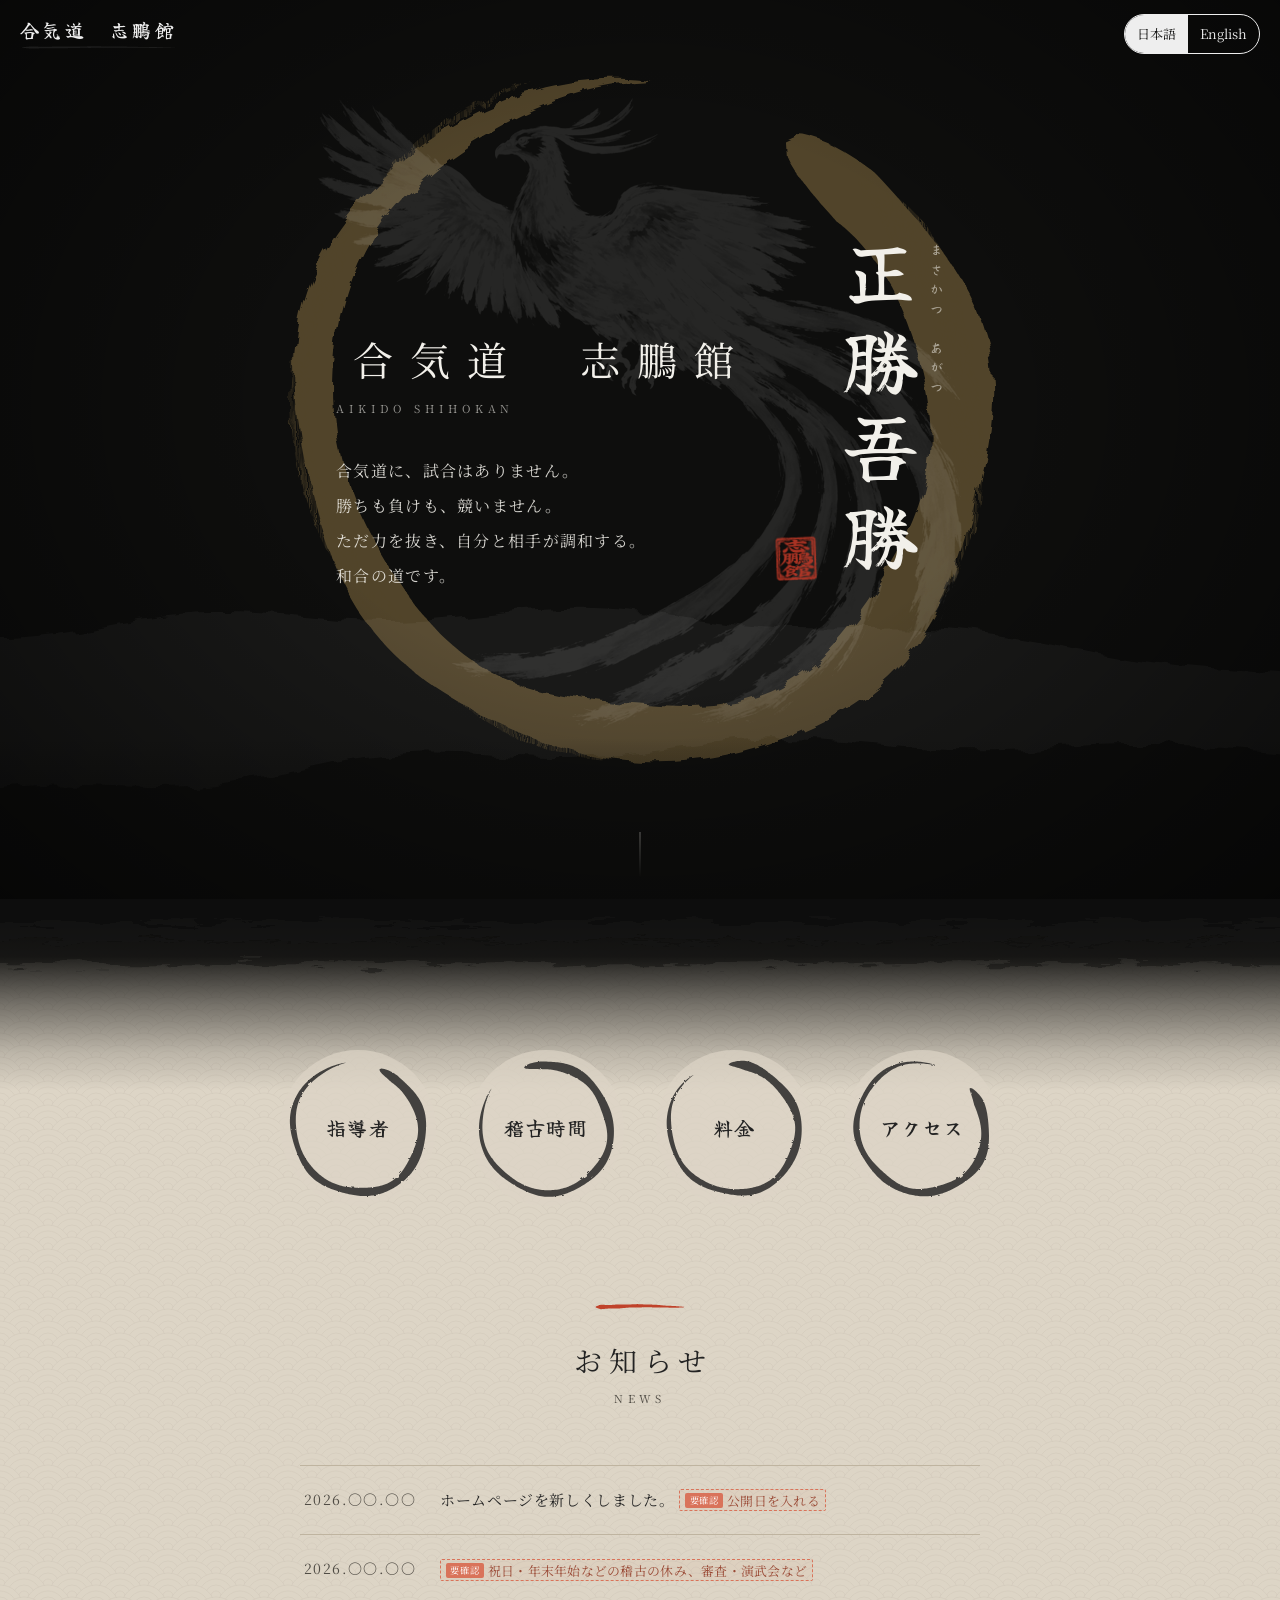
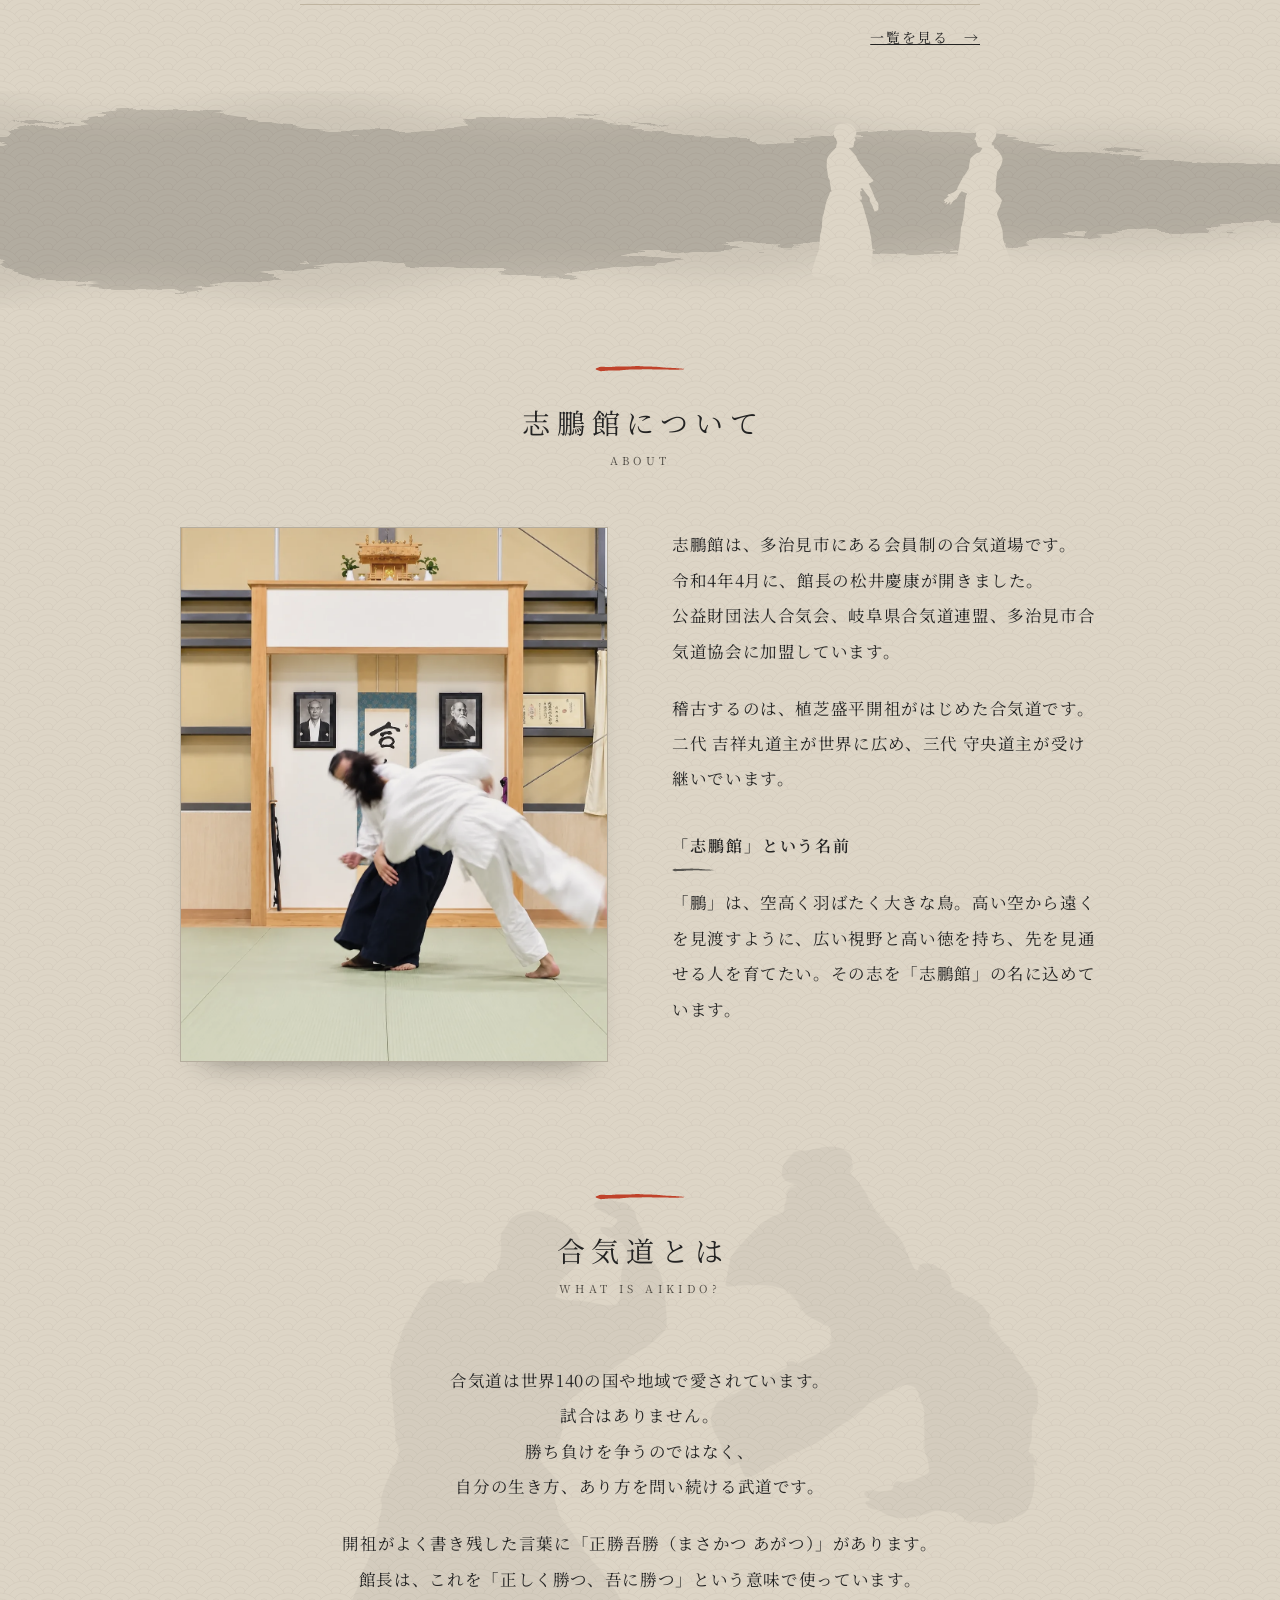
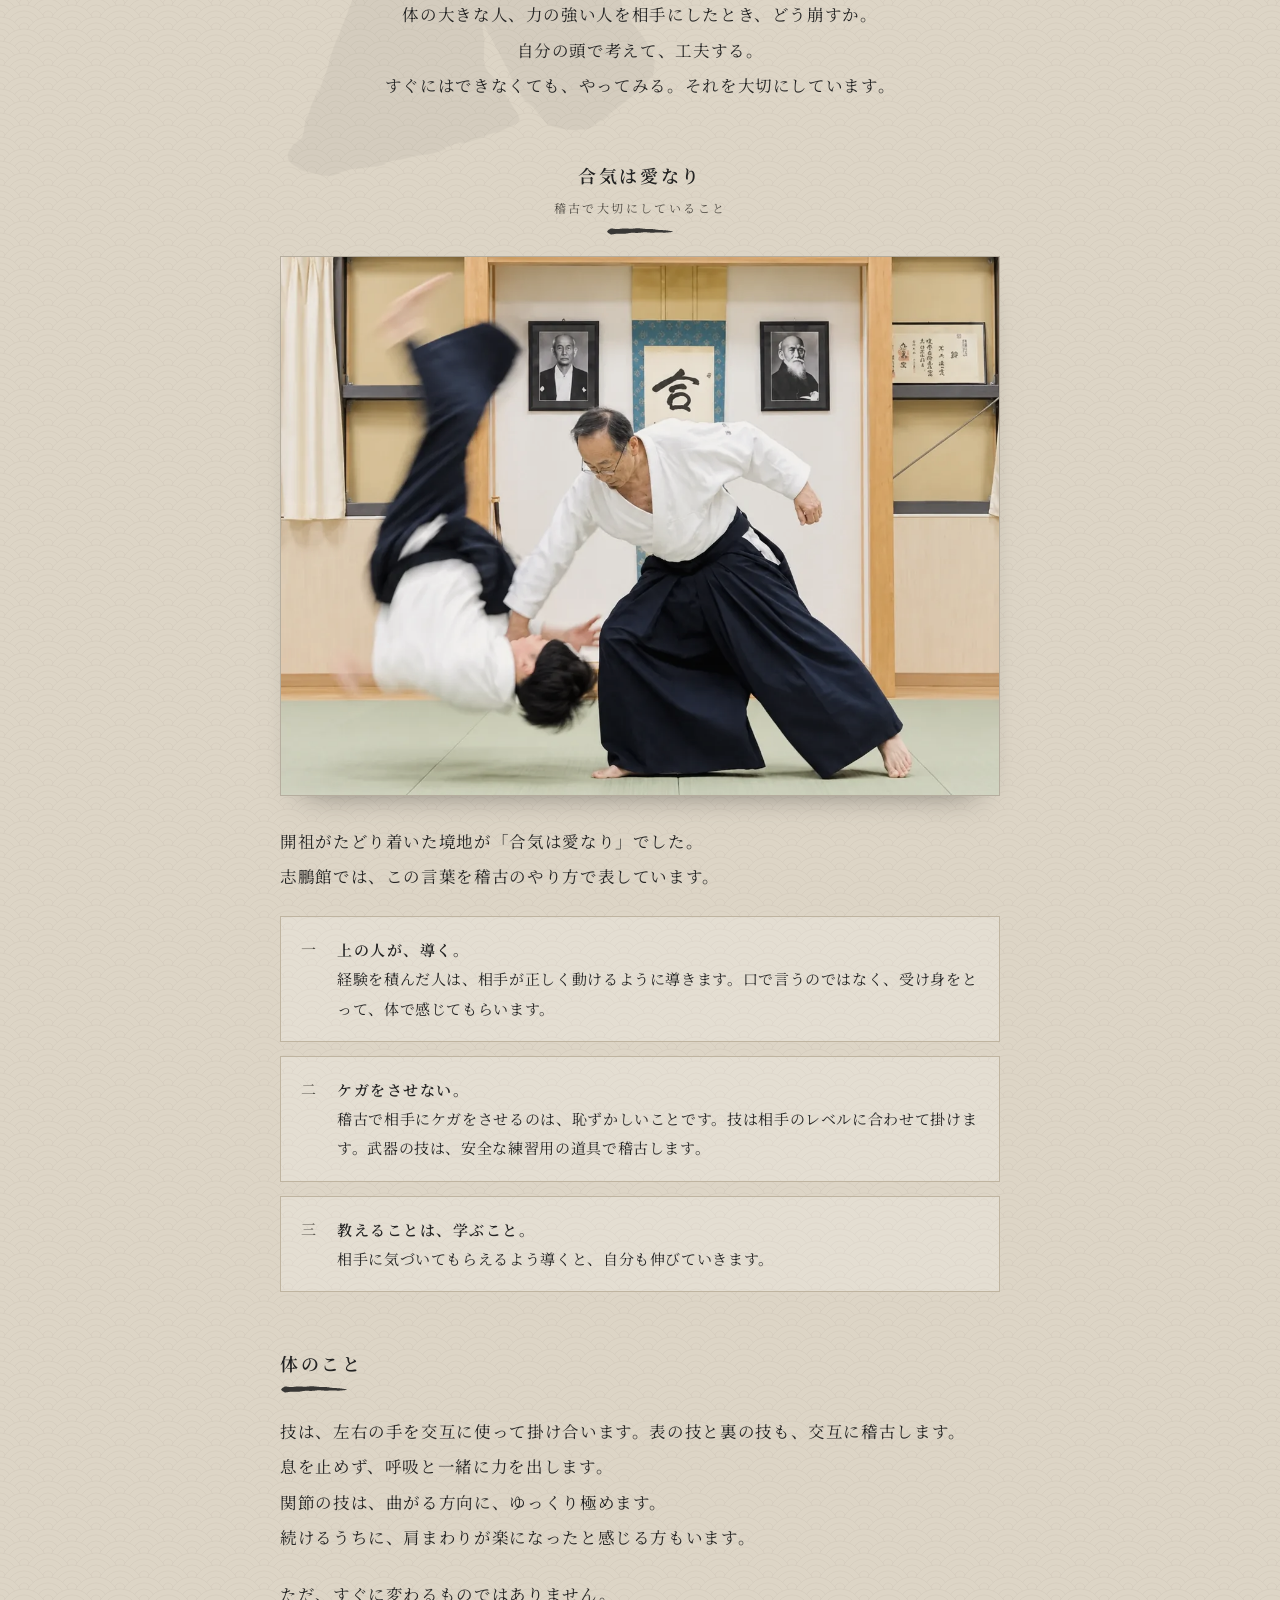
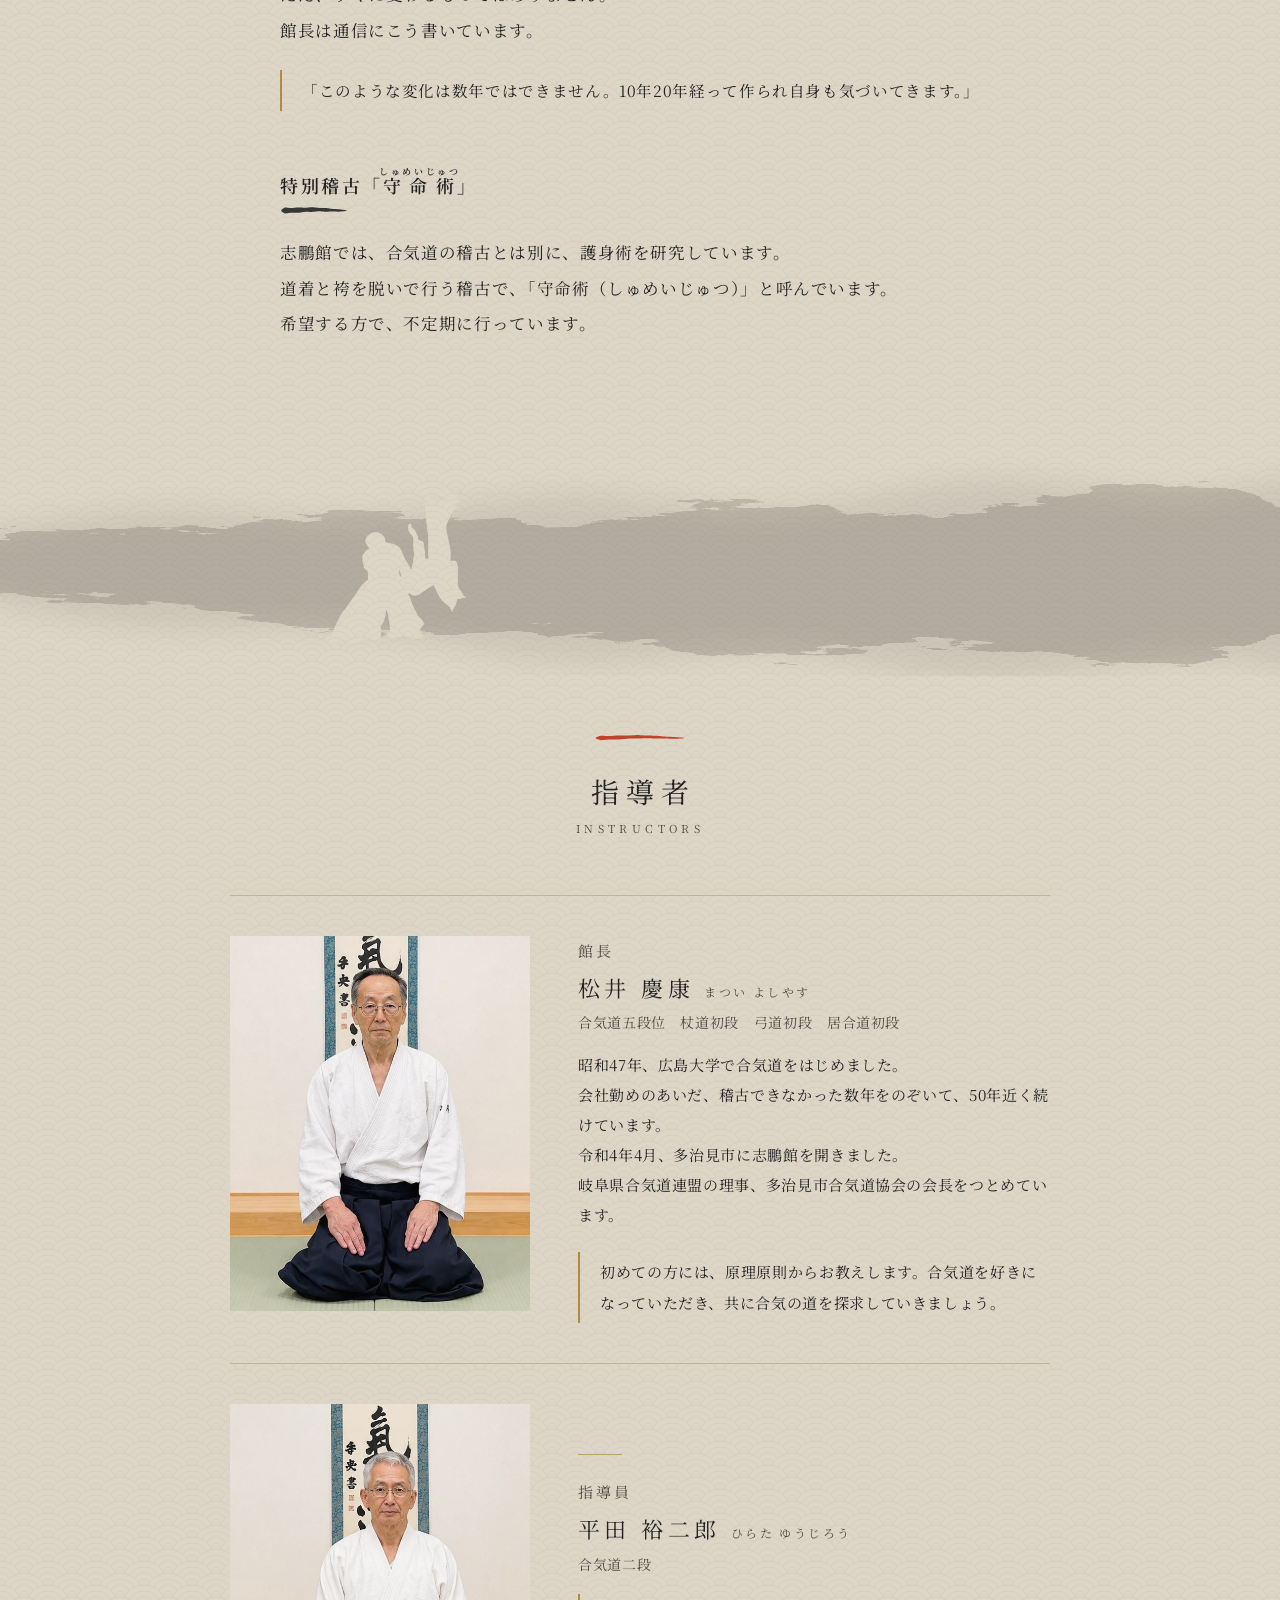
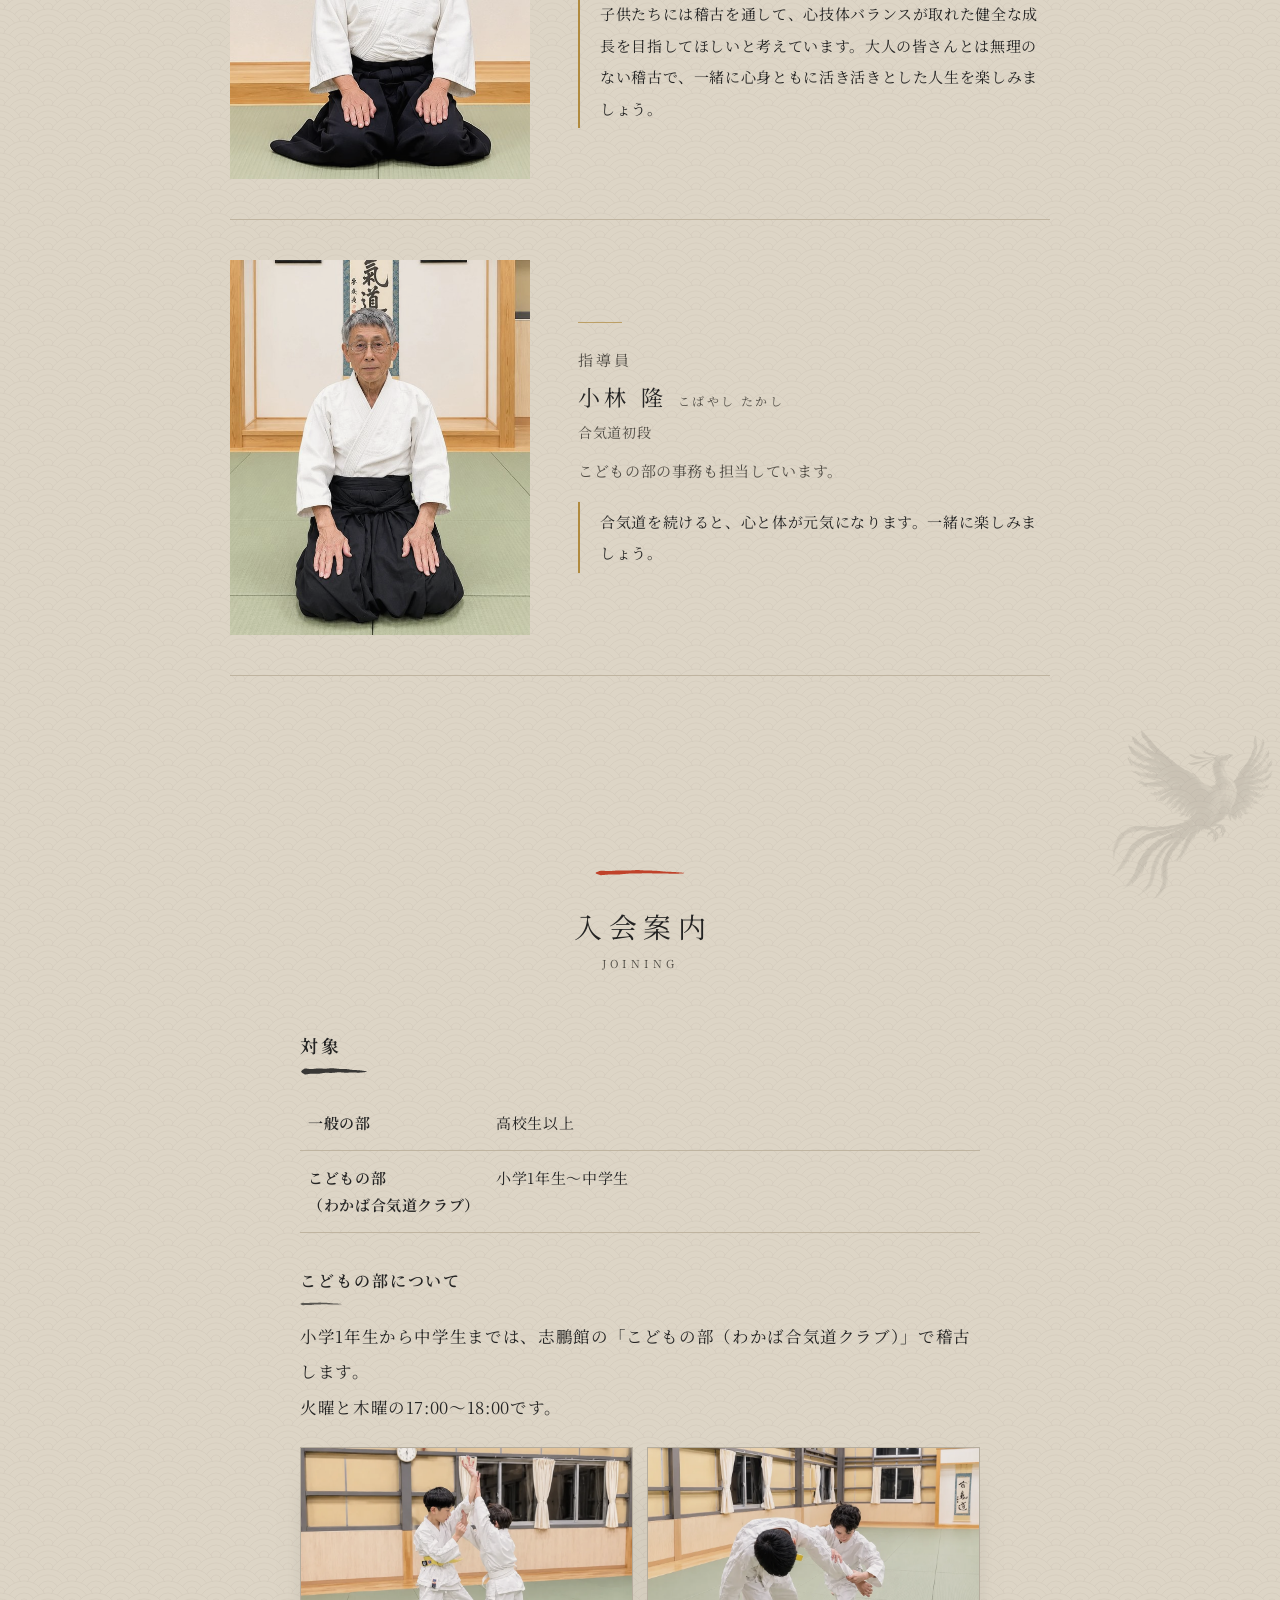
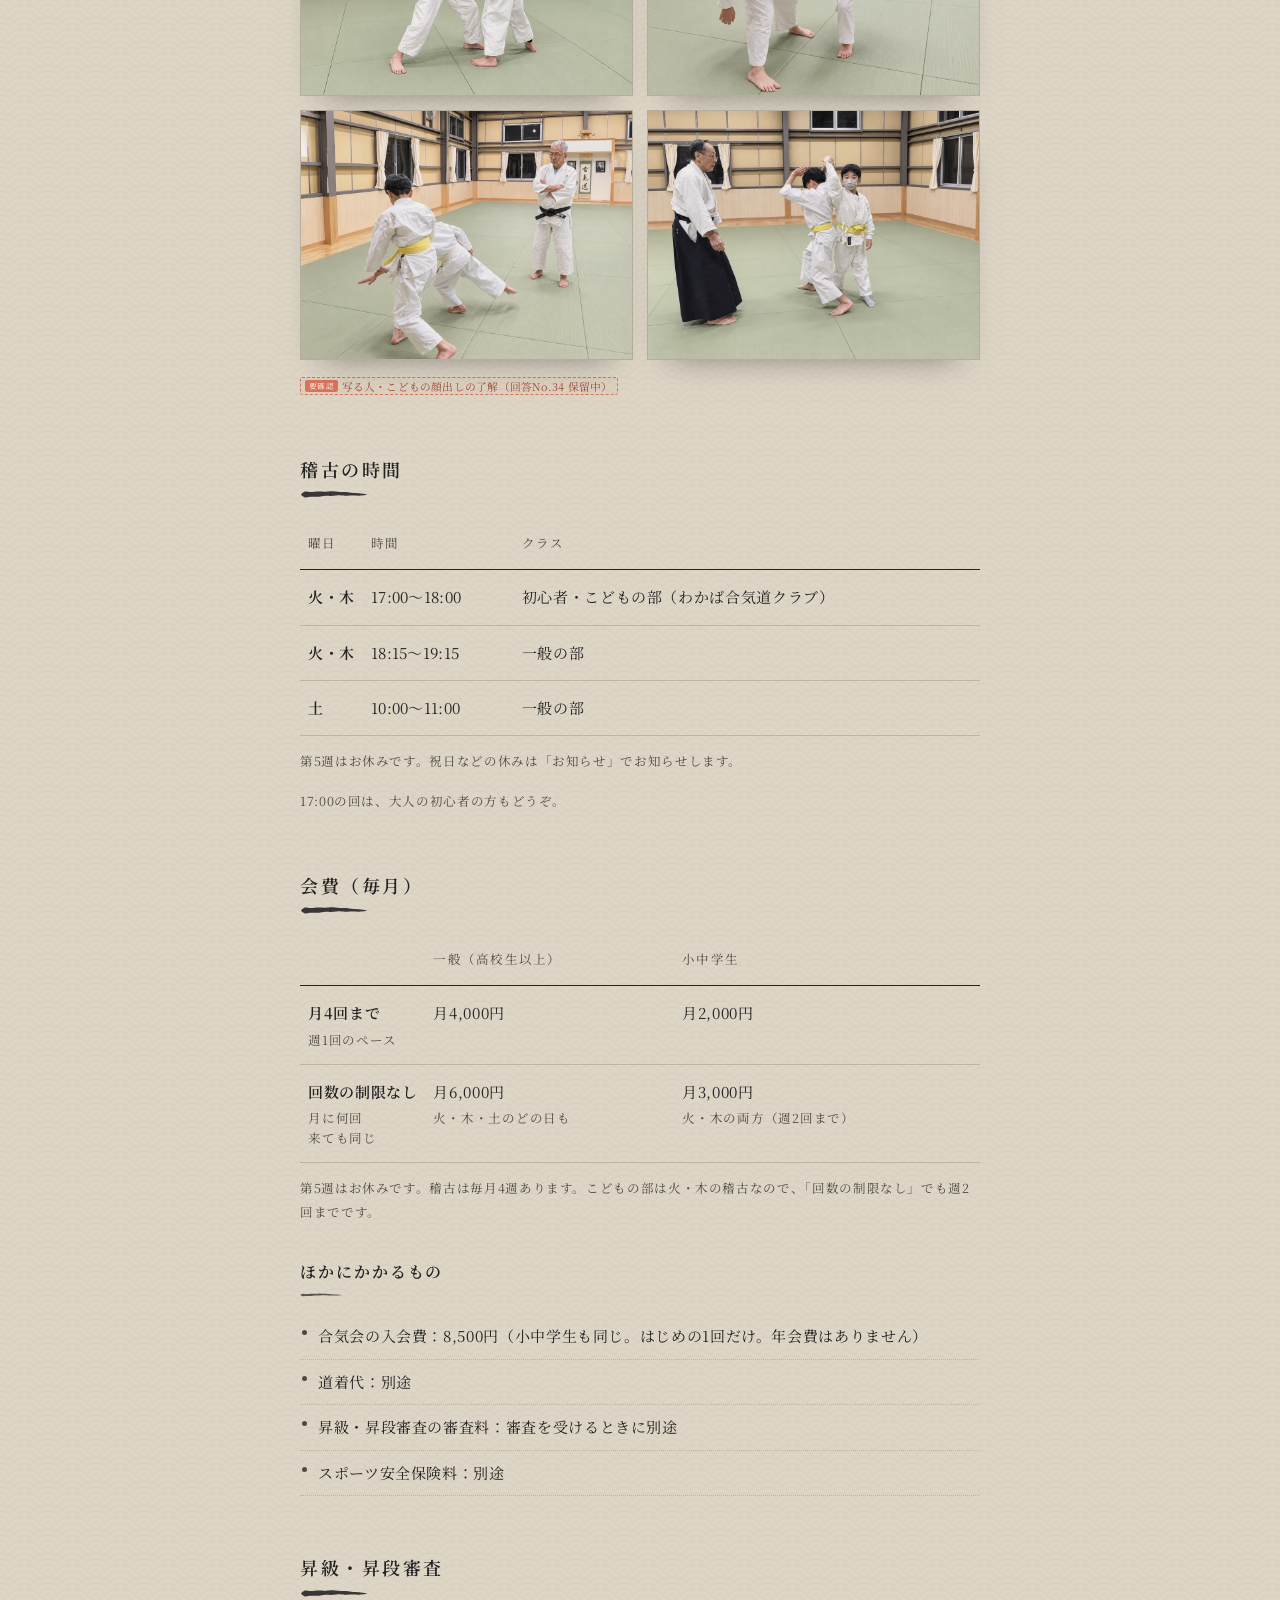
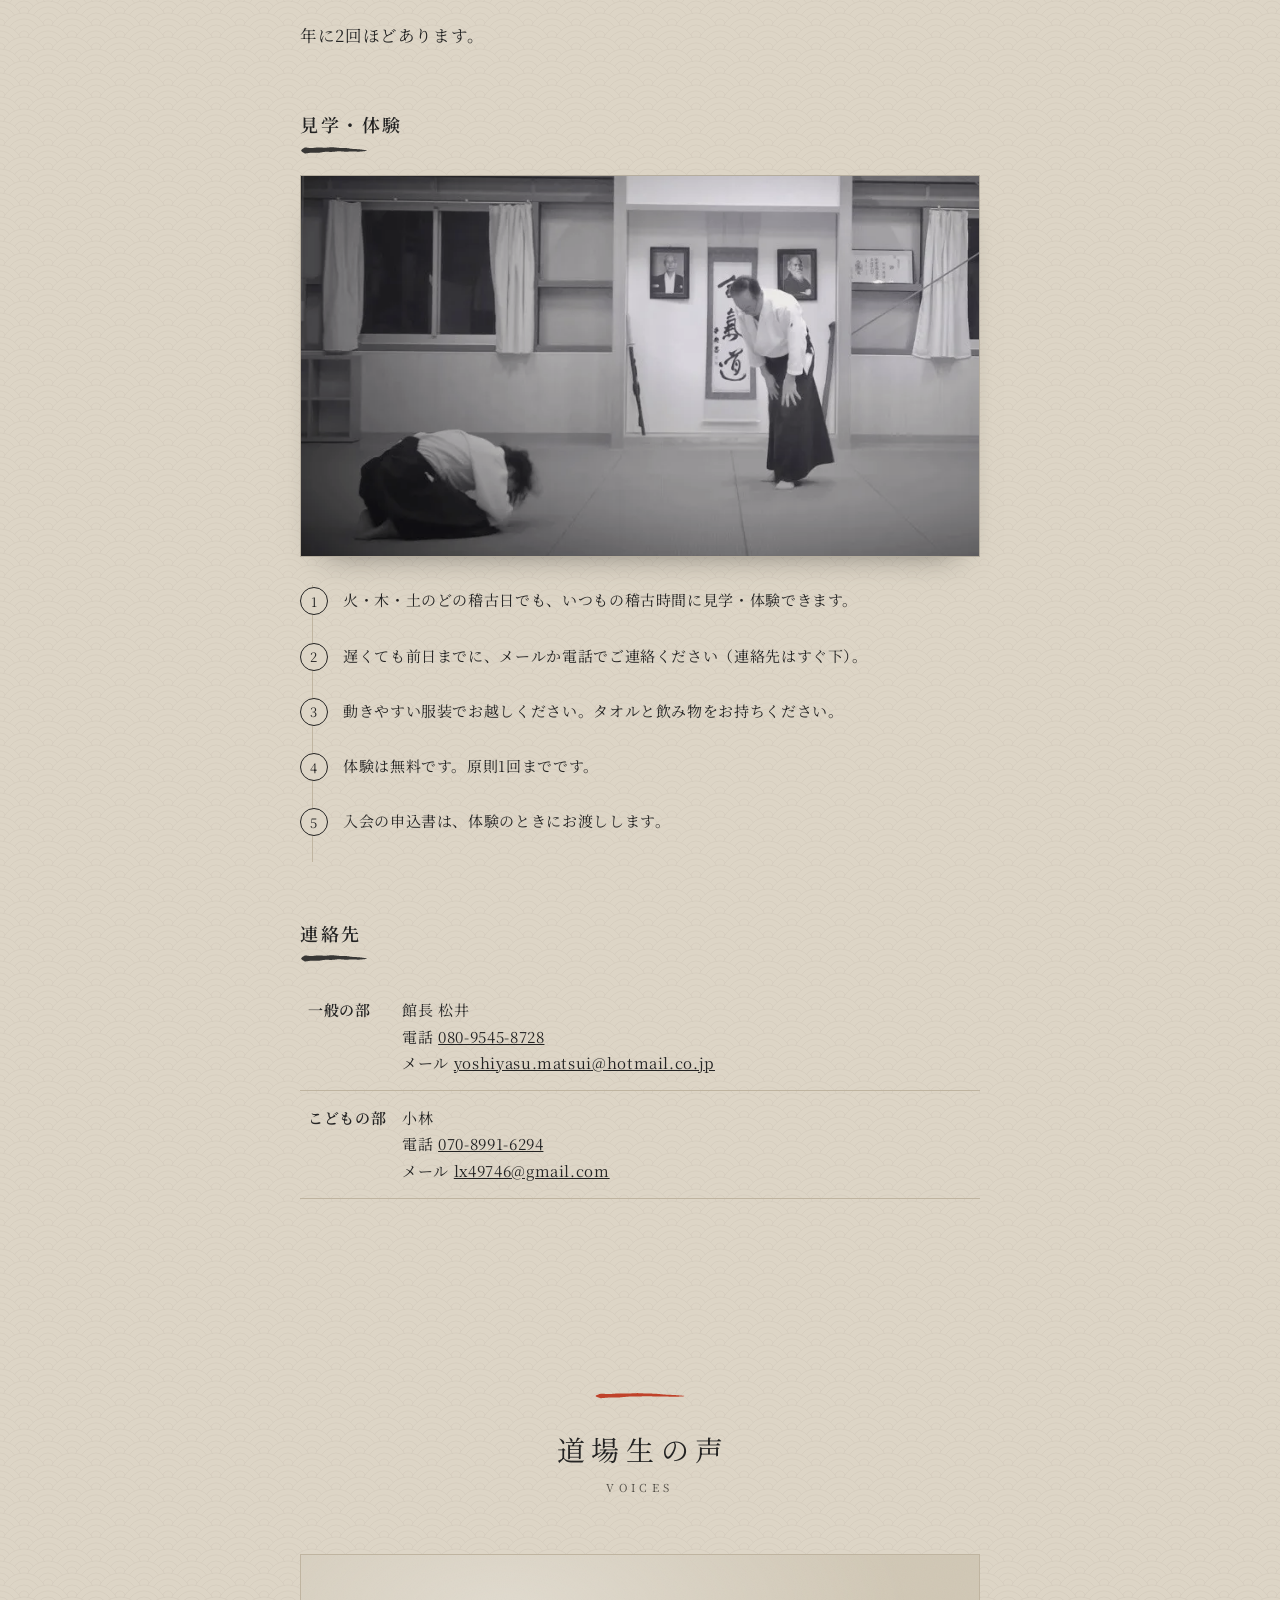
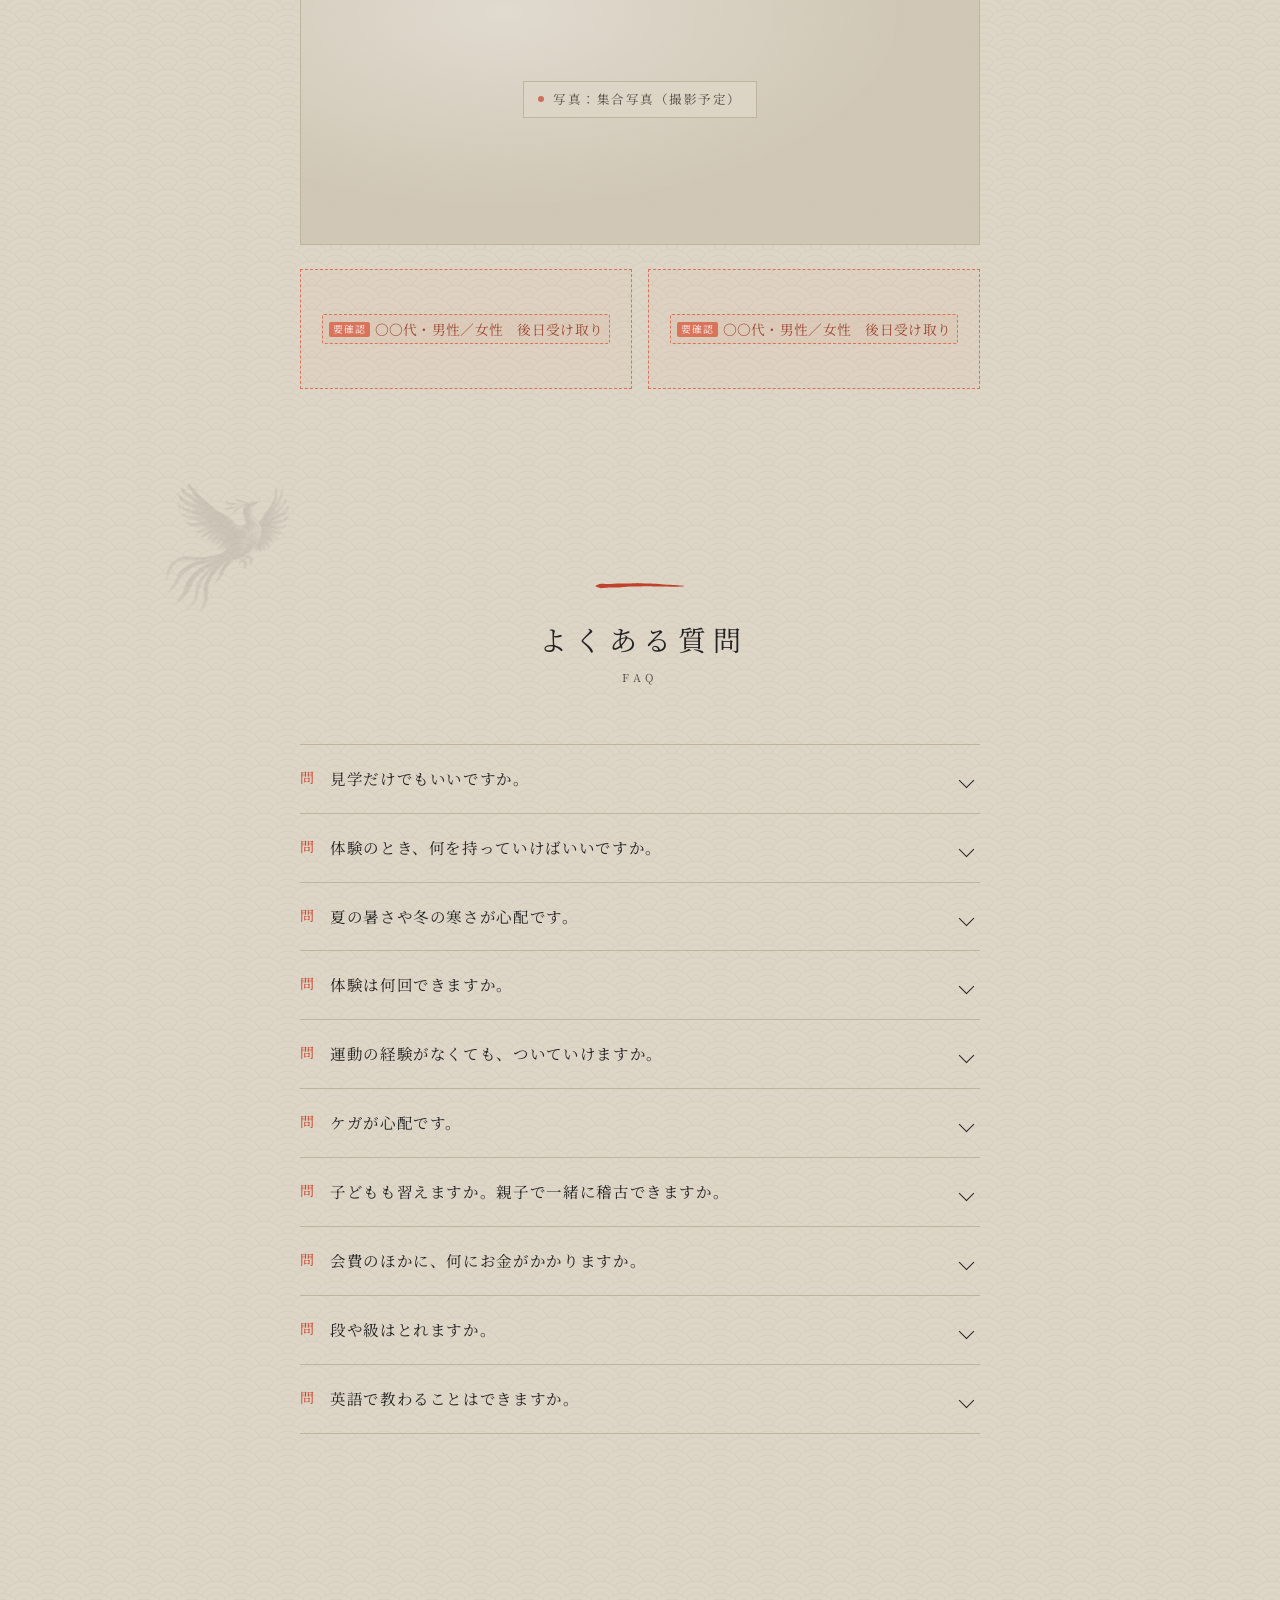
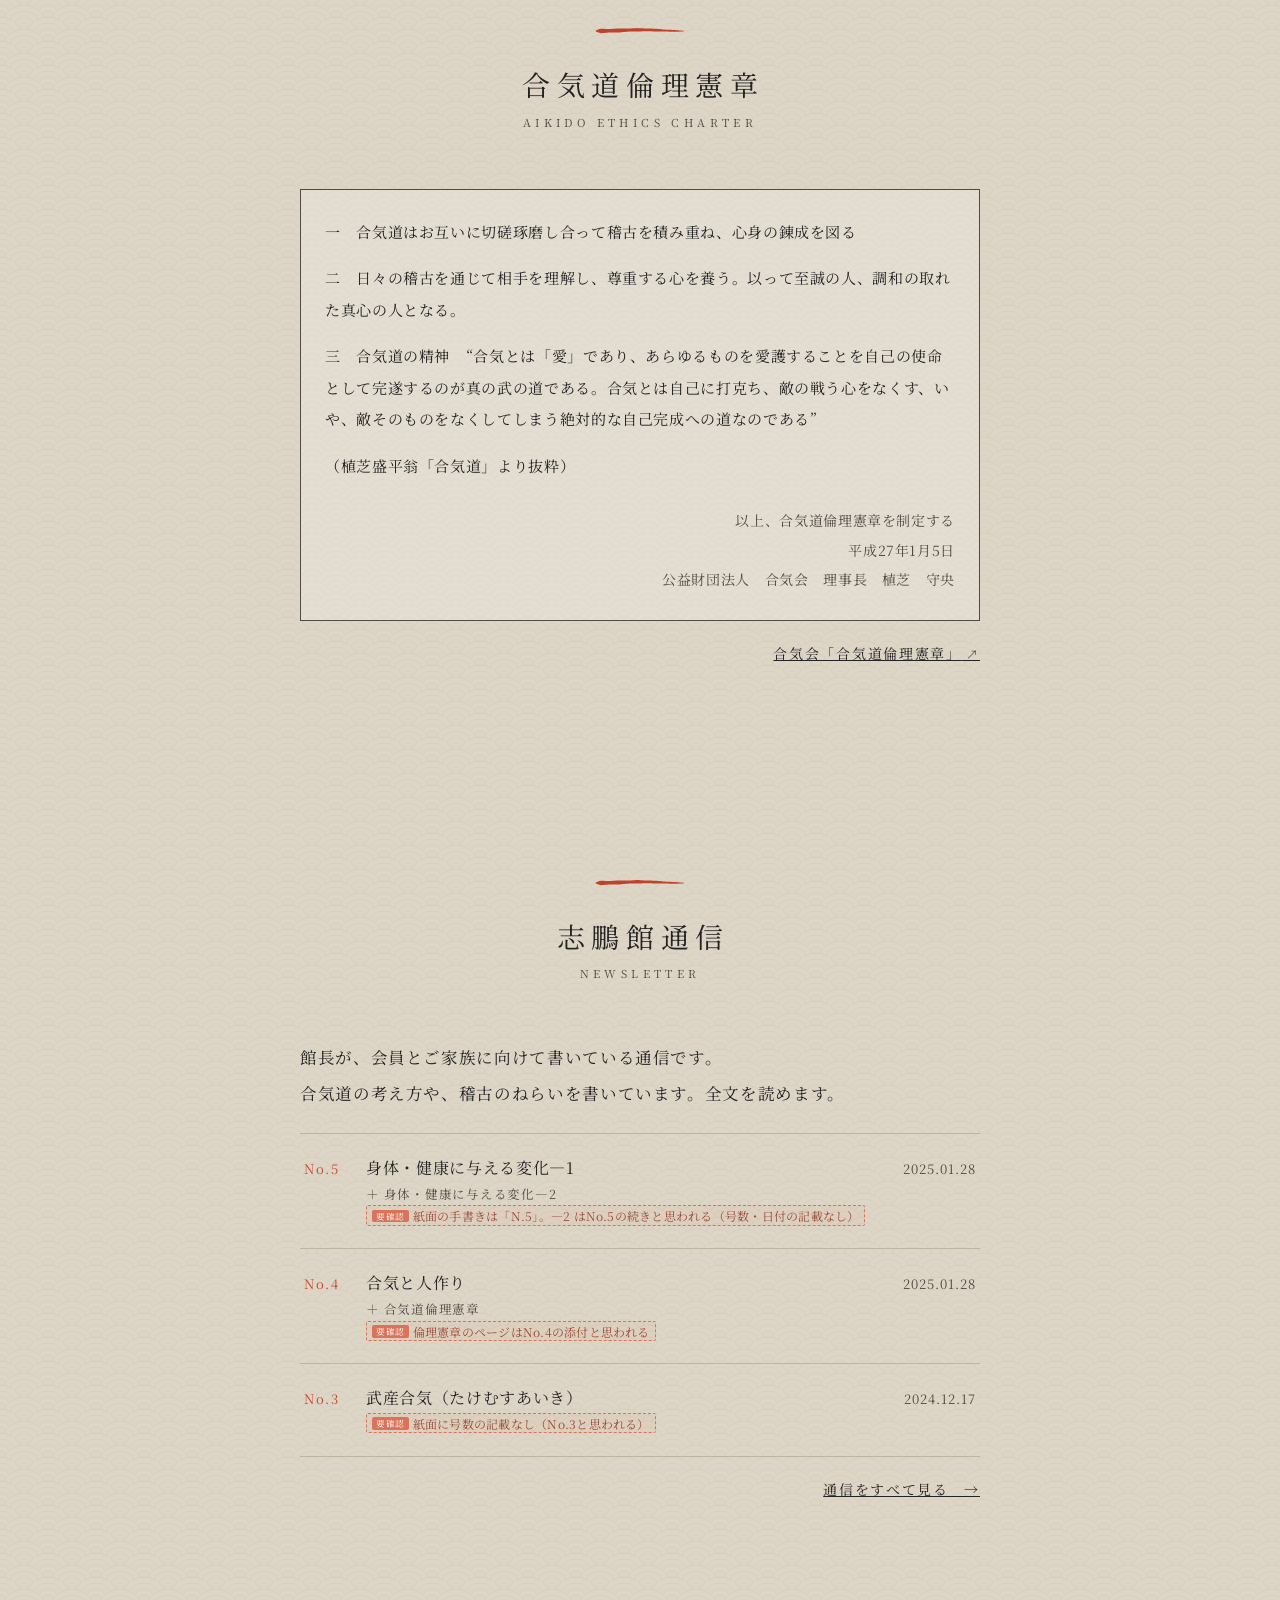
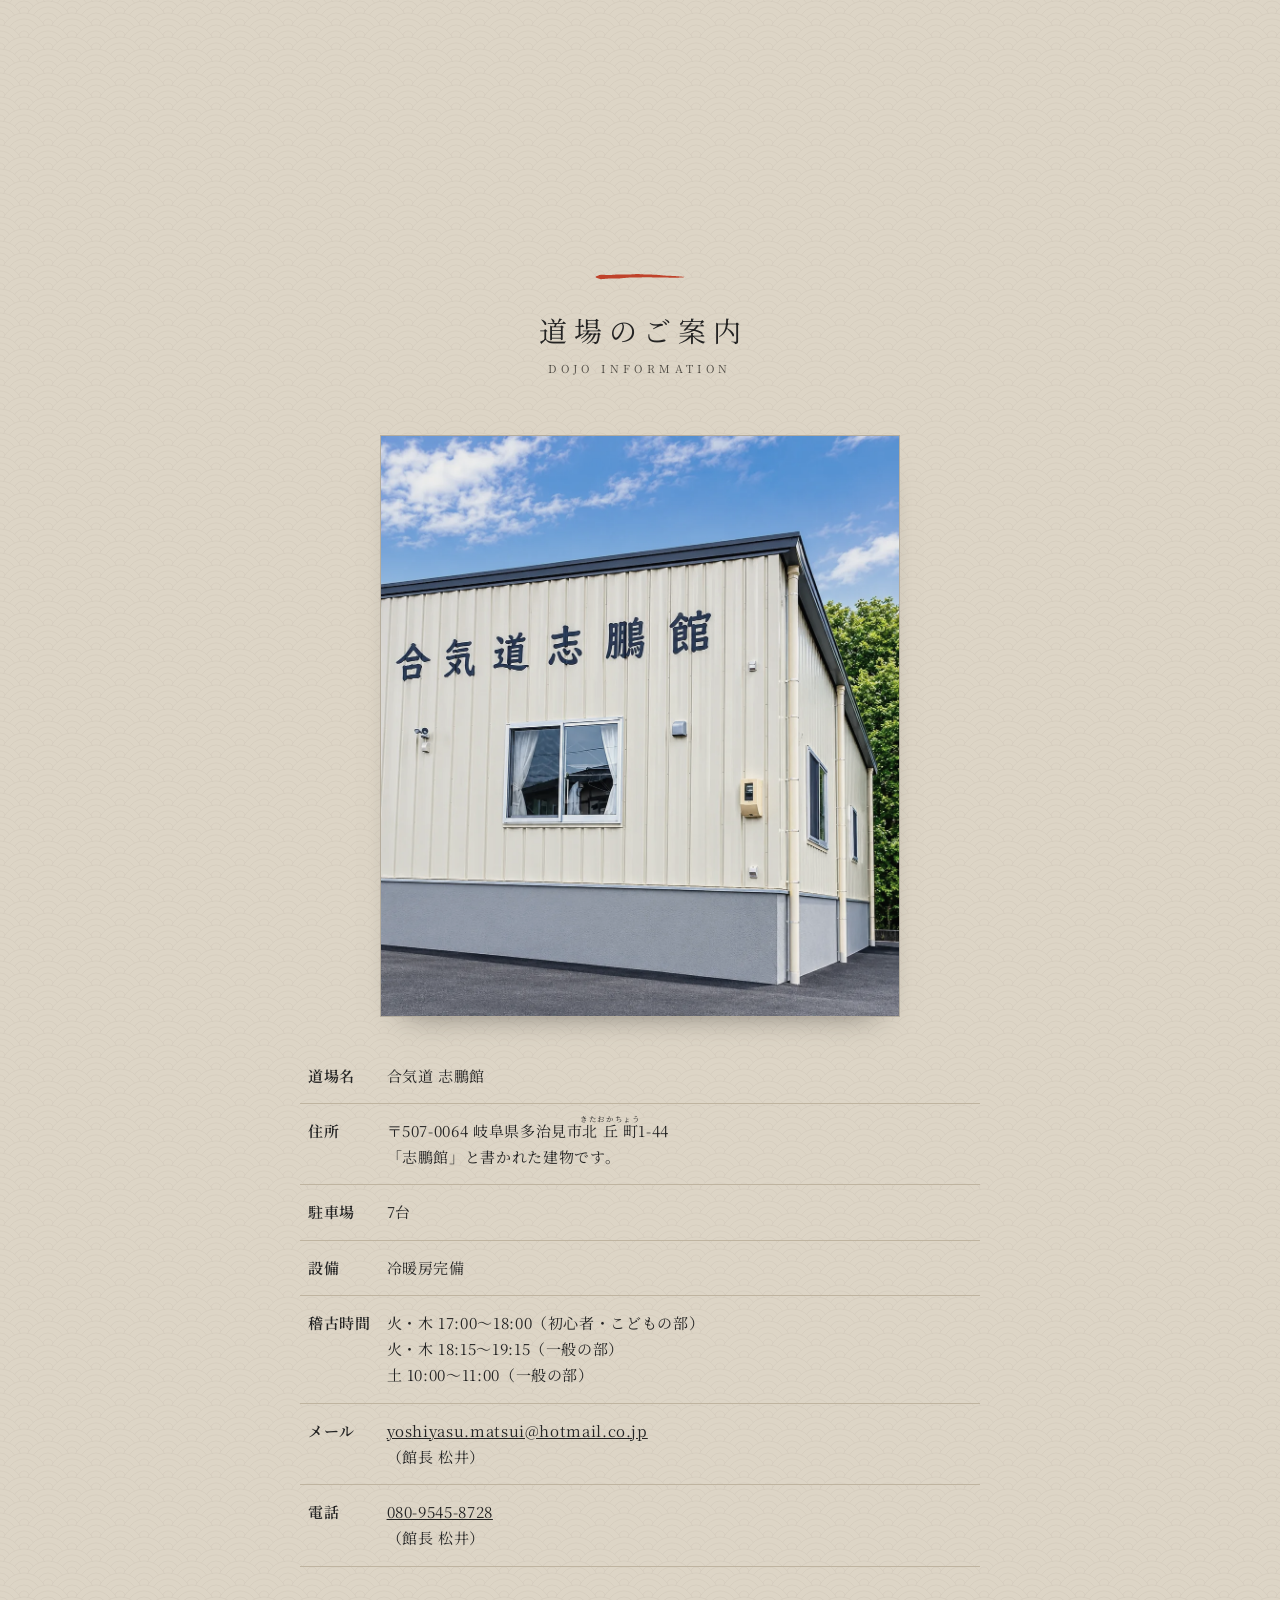
==== commit 061139f0: "こどもの部の稽古写真4枚を仮掲載、稽古の時間の見出しから「2024年5月から」を削除 Co-Authored-By: Claude Opus 5.5 <noreply@anthropic.com>" ====
--- a/index.html
+++ b/index.html
@@ -340,10 +340,15 @@
     <p class="ja">小学1年生から中学生までは、志鵬館の「こどもの部（わかば合気道クラブ）」で稽古します。<br>火曜と木曜の17:00〜18:00です。</p>
     <p class="en" lang="en">Children from grade 1 to grade 9 train in Shihokan's children's class, Wakaba Aikido Club, on Tuesdays and Thursdays, 17:00–18:00.</p>
   </div>
-  <figure class="ph fade"><span class="tag"><span class="ja">写真：こどもの部の稽古風景（撮影予定）</span><span class="en">Photo: children's class (coming soon)</span></span></figure>
+  <div class="kodomo-grid fade">
+    <figure class="ph has-photo"><img src="assets/img/kodomo_01.webp" alt="こどもの部の稽古。二人の子が向かい合い、手首を持たれた腕を上にあげて技をかけているところ" width="1000" height="750" loading="lazy" decoding="async"></figure>
+    <figure class="ph has-photo"><img src="assets/img/kodomo_02.webp" alt="こどもの部の稽古。小さい子が、相手の腕を持って前にかがませているところ" width="1000" height="750" loading="lazy" decoding="async"></figure>
+    <figure class="ph has-photo"><img src="assets/img/kodomo_03.webp" alt="こどもの部の稽古。子どもどうしの技を、指導者が腕を組んで見守っているところ" width="1000" height="750" loading="lazy" decoding="async"></figure>
+    <figure class="ph has-photo"><img src="assets/img/kodomo_04.webp" alt="こどもの部の稽古。袴の指導者がそばで声をかけ、二人の子が技の形を確かめているところ" width="1000" height="750" loading="lazy" decoding="async"></figure>
+  </div>
   <p class="note-small"><span class="kk"><span class="ja">写る人・こどもの顔出しの了解（回答No.34 保留中）</span><span class="en">Photo consent</span></span></p>
 
-  <h3 class="fade" id="times"><span class="ja">稽古の時間（2024年5月から）</span><span class="en">Class Times (from May 2024)</span></h3>
+  <h3 class="fade" id="times"><span class="ja">稽古の時間</span><span class="en">Class Times</span></h3>
   <table class="tbl fade">
     <thead><tr><th><span class="ja">曜日</span><span class="en">Day</span></th><th><span class="ja">時間</span><span class="en">Time</span></th><th><span class="ja">クラス</span><span class="en">Class</span></th></tr></thead>
     <tbody>
--- a/assets/css/site.css
+++ b/assets/css/site.css
@@ -746,3 +746,7 @@
 .sensei-row .duty{font-size:14px;color:var(--sumi-soft);margin:10px 0 0}
 .sensei-row.is-sub blockquote.say{margin-top:16px}
 @media (max-width:640px){.sensei-row.is-sub .duty{text-align:center}.sensei-row.is-sub blockquote.say{align-self:stretch}}
+
+/* こどもの部の稽古写真4枚（2026-11-18）：2列×2段。スマホも2列のまま */
+.kodomo-grid{display:grid;grid-template-columns:1fr 1fr;gap:clamp(6px,1.6vw,14px);margin:8px 0 10px}
+.kodomo-grid .ph.has-photo{aspect-ratio:4/3}
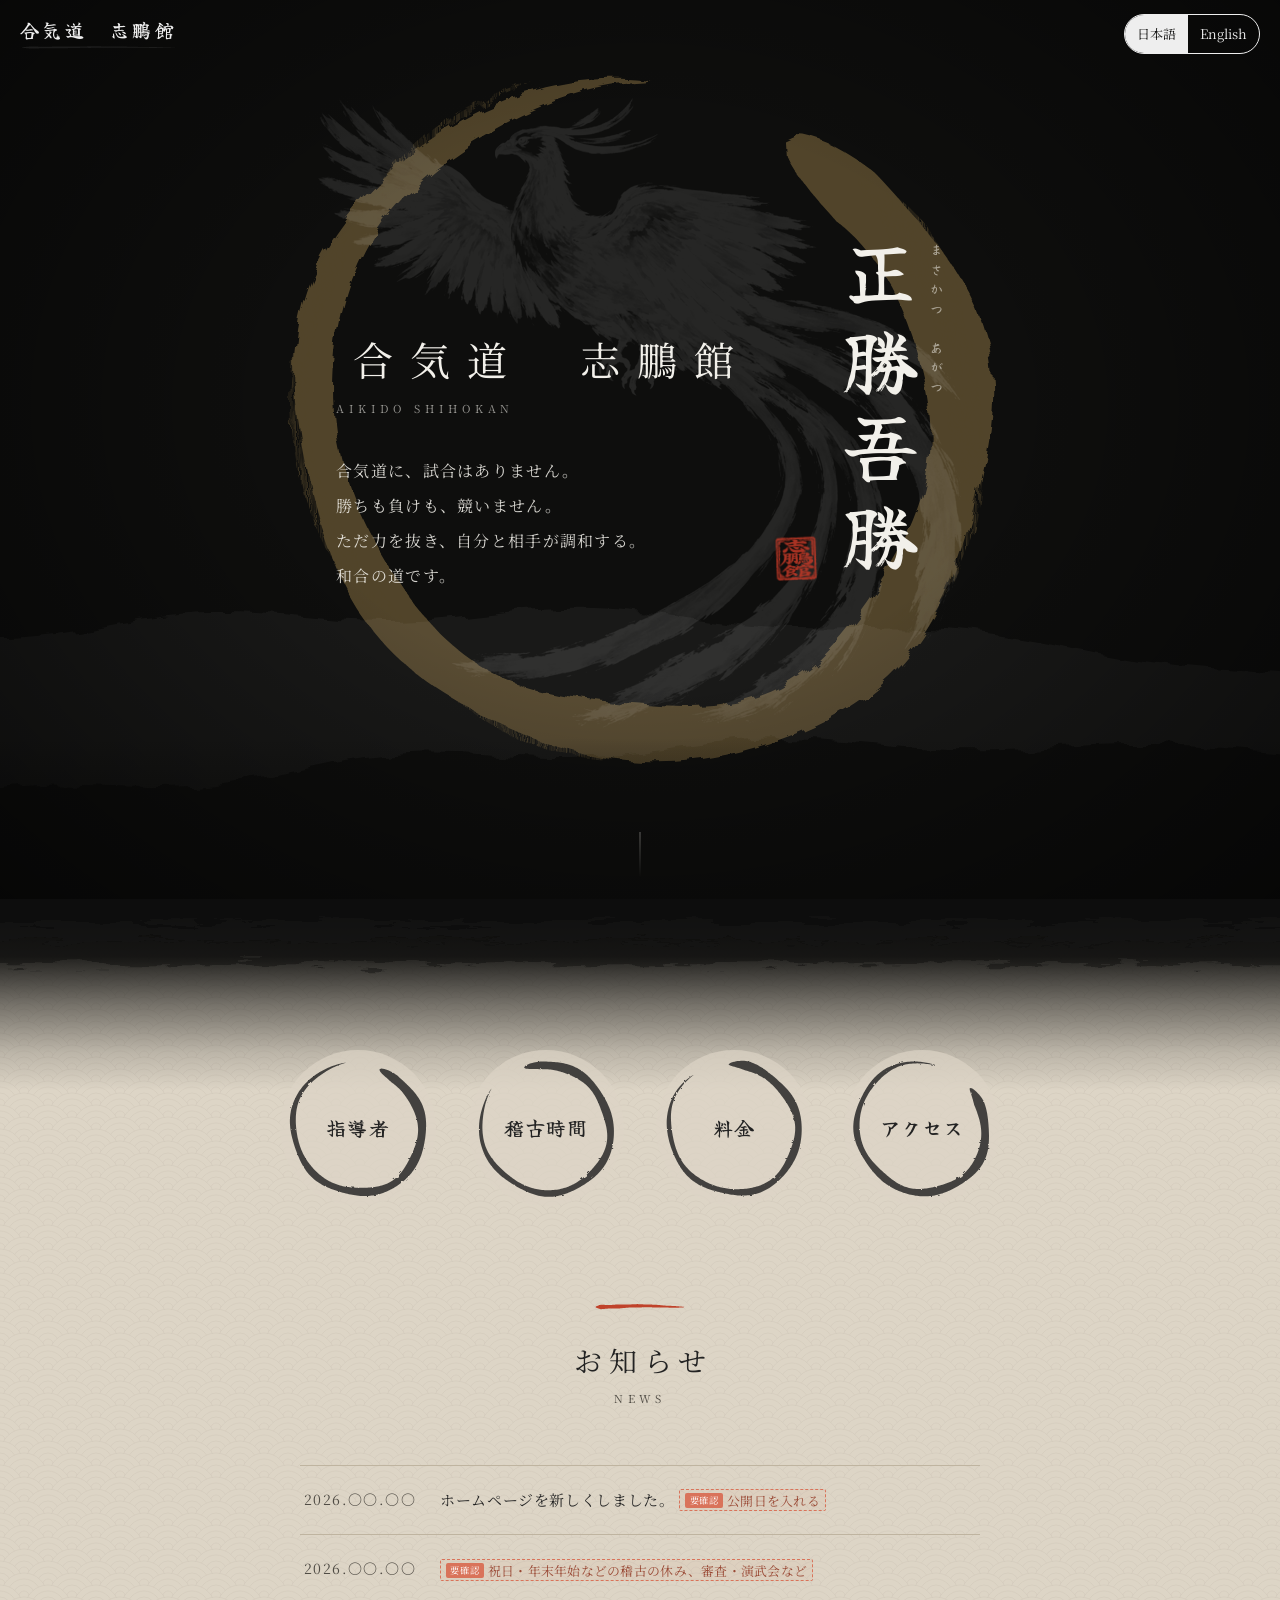
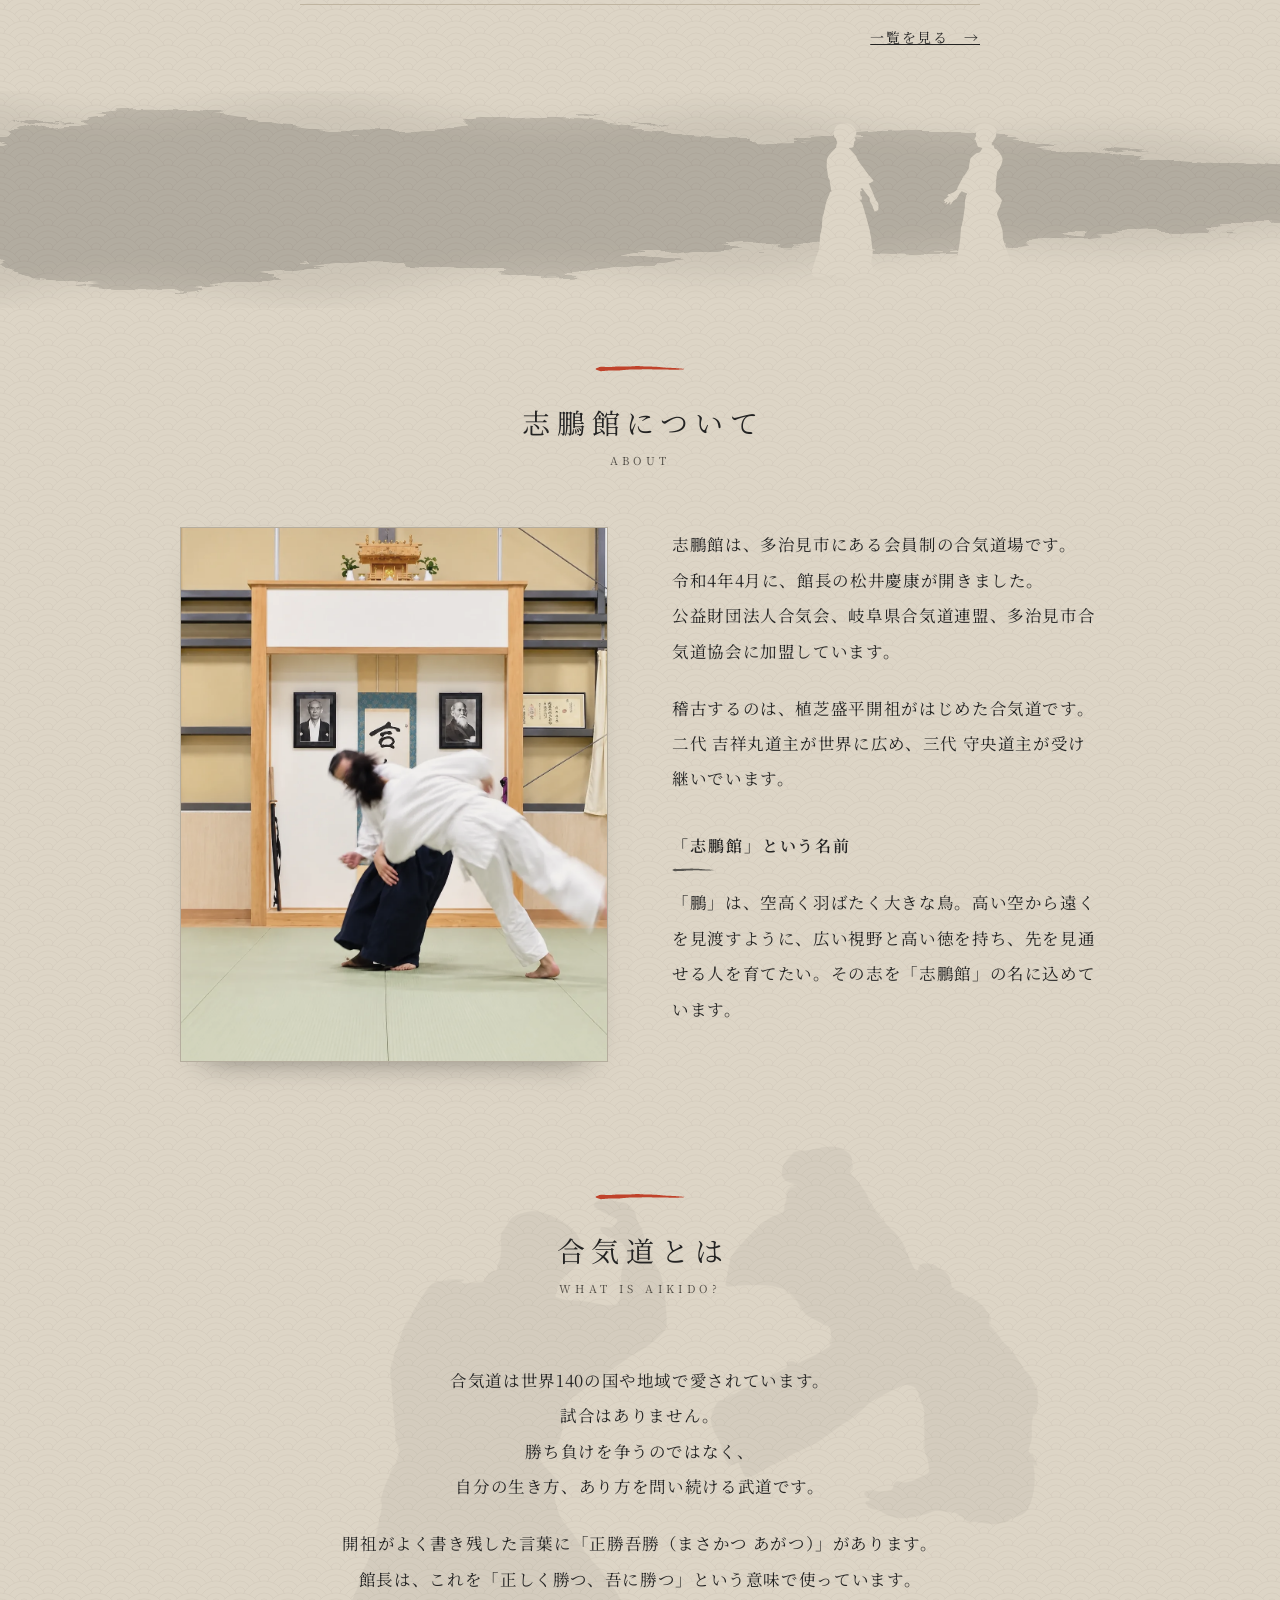
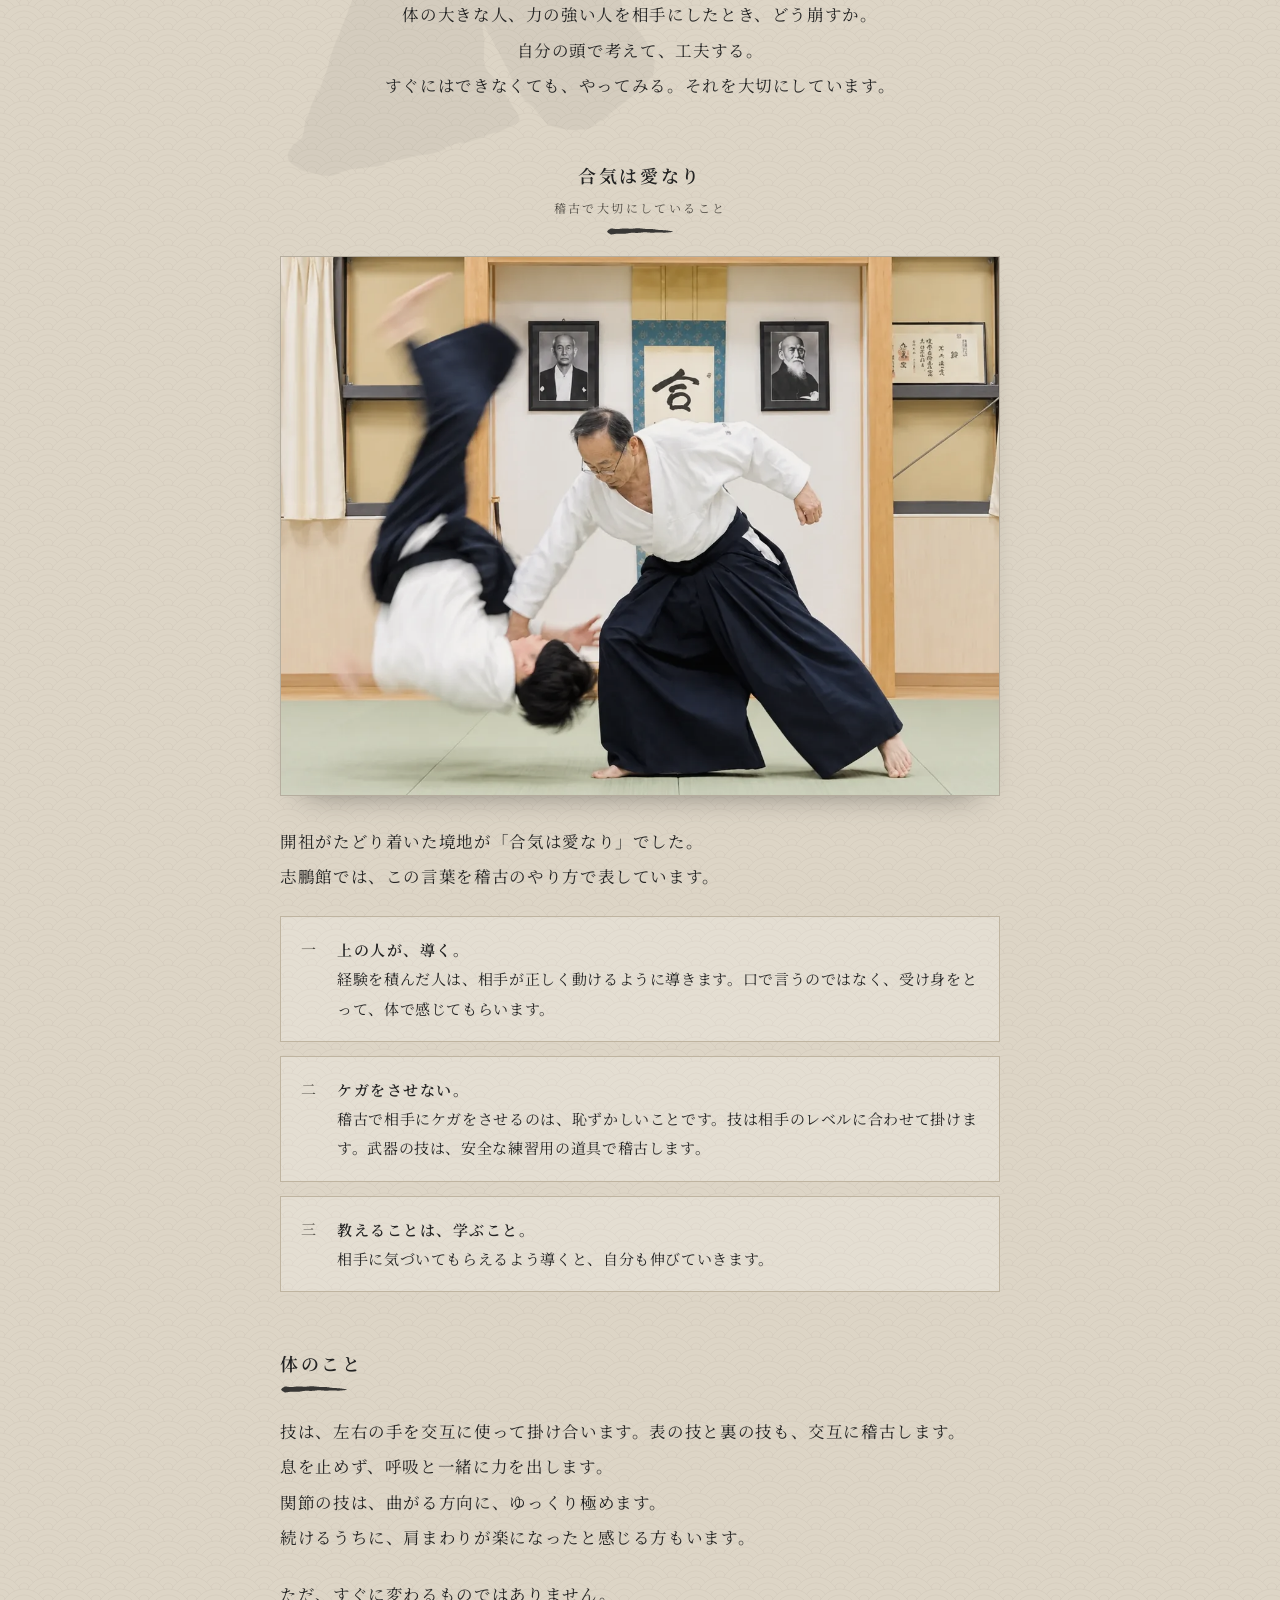
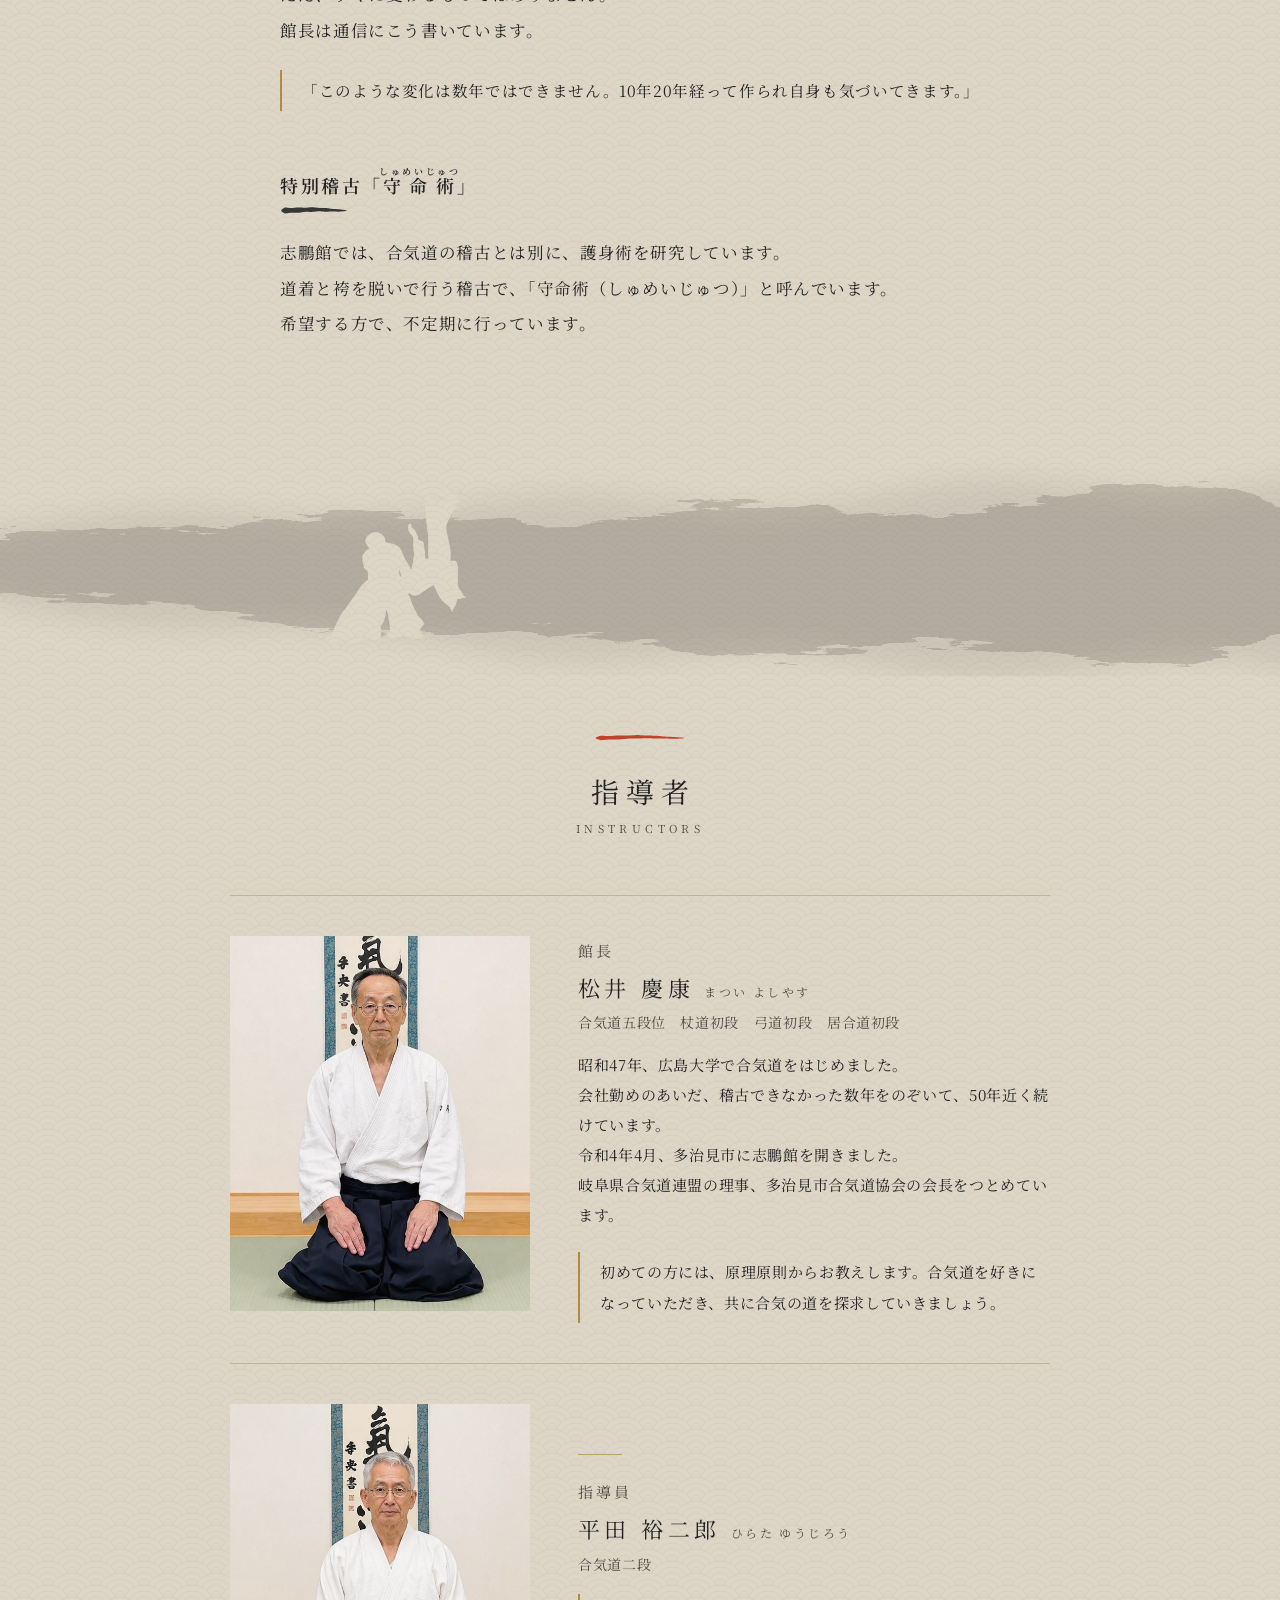
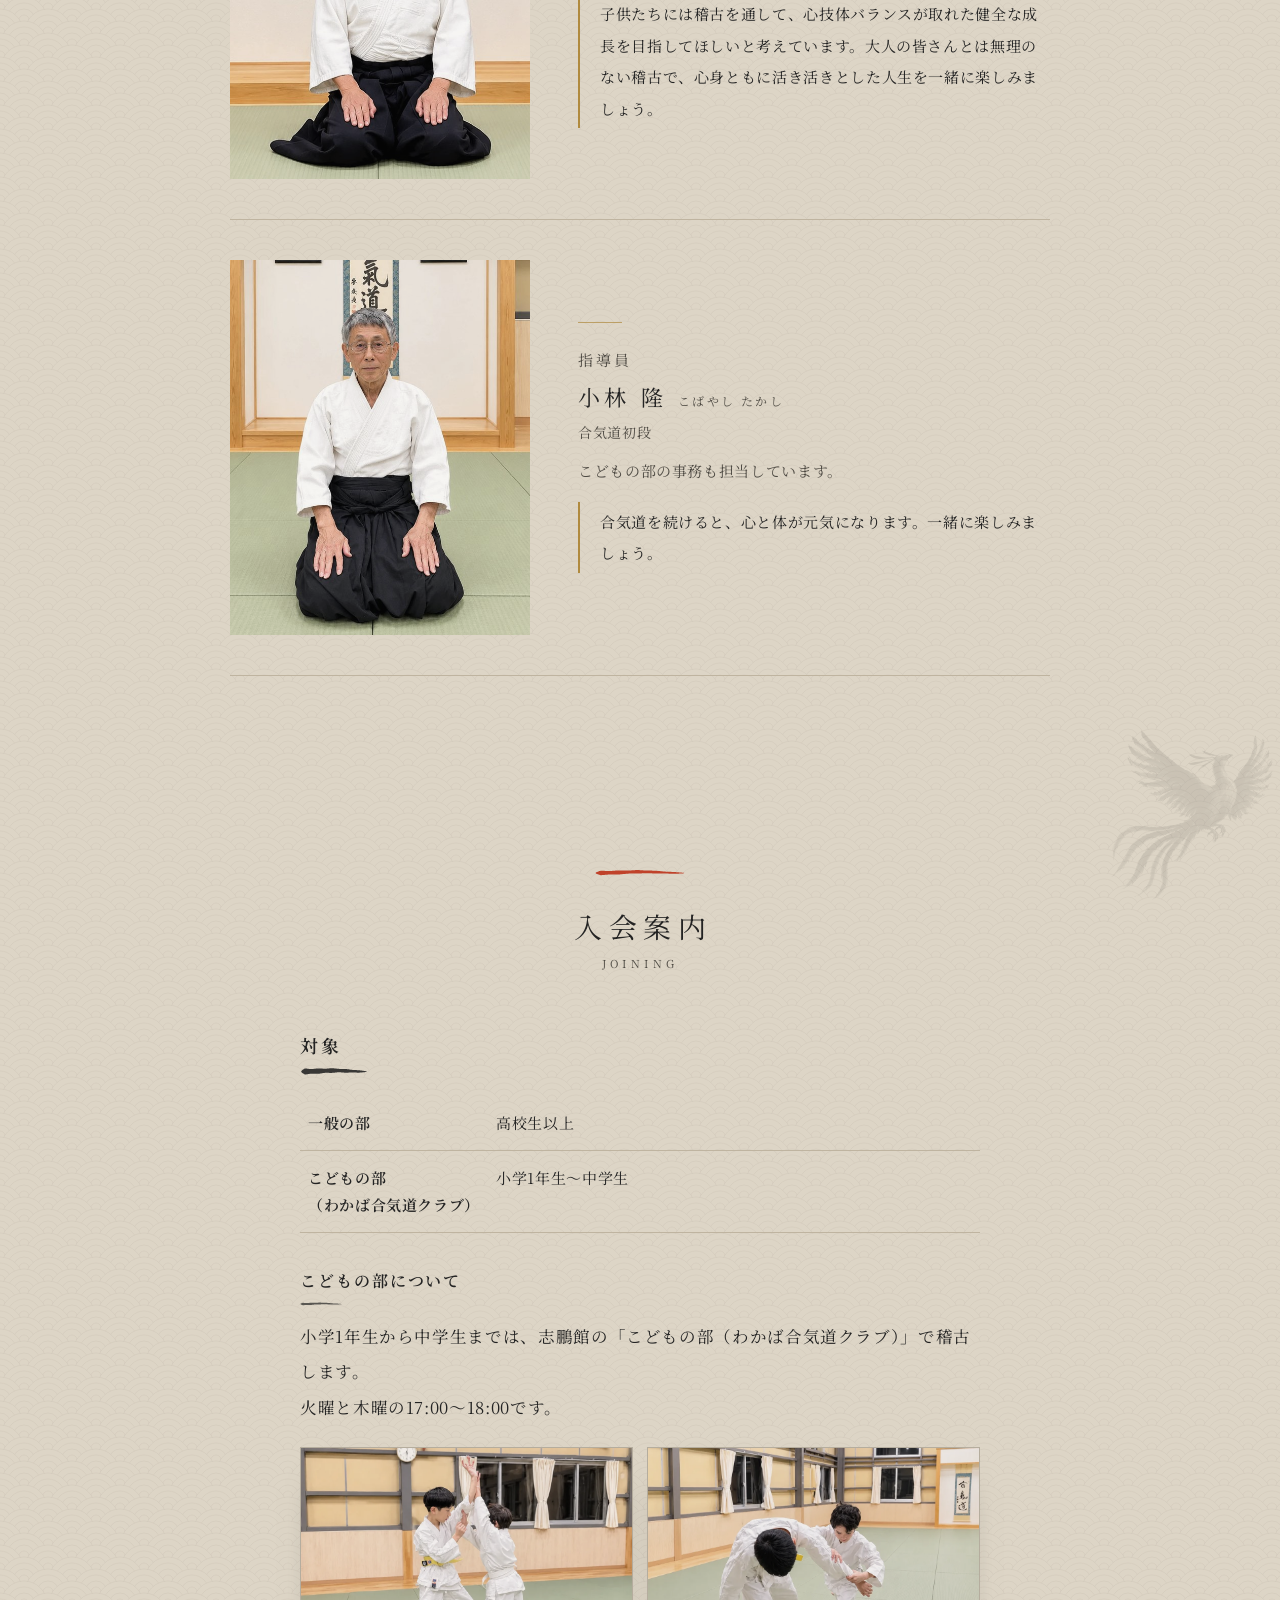
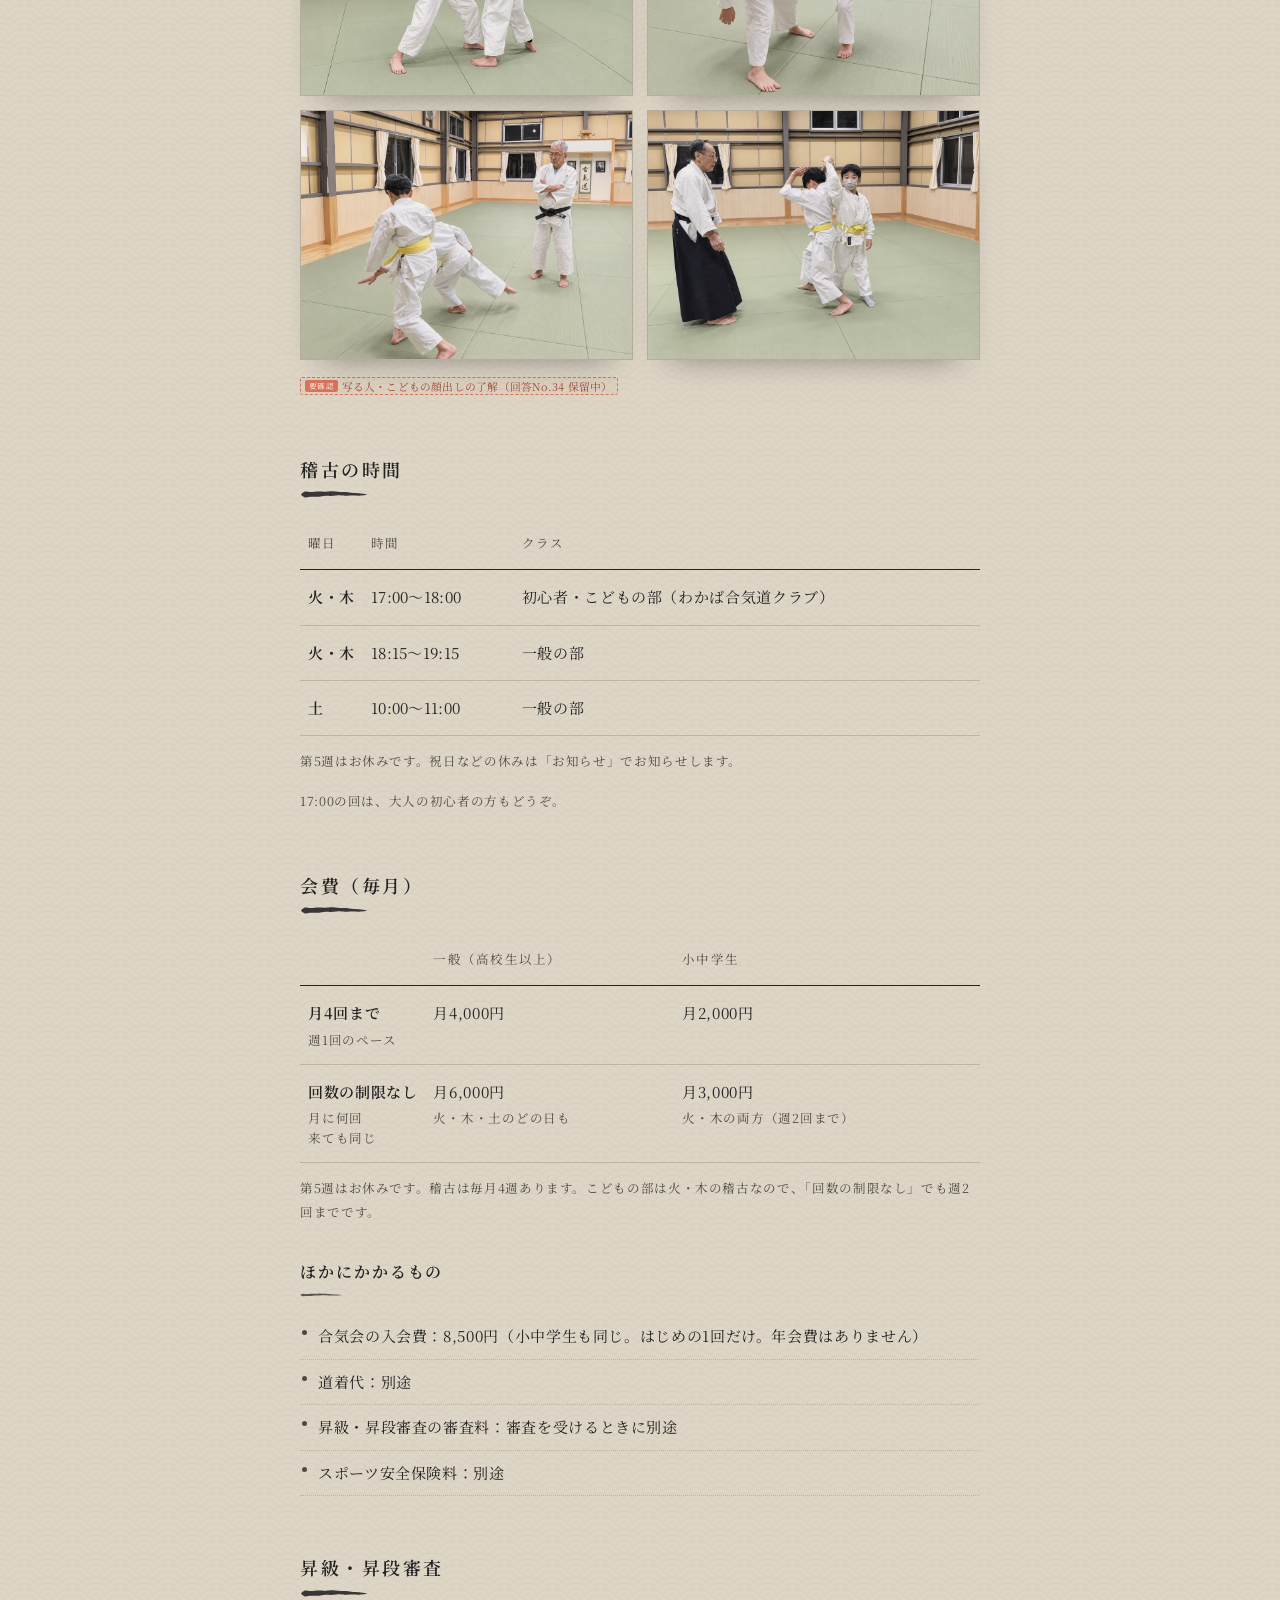
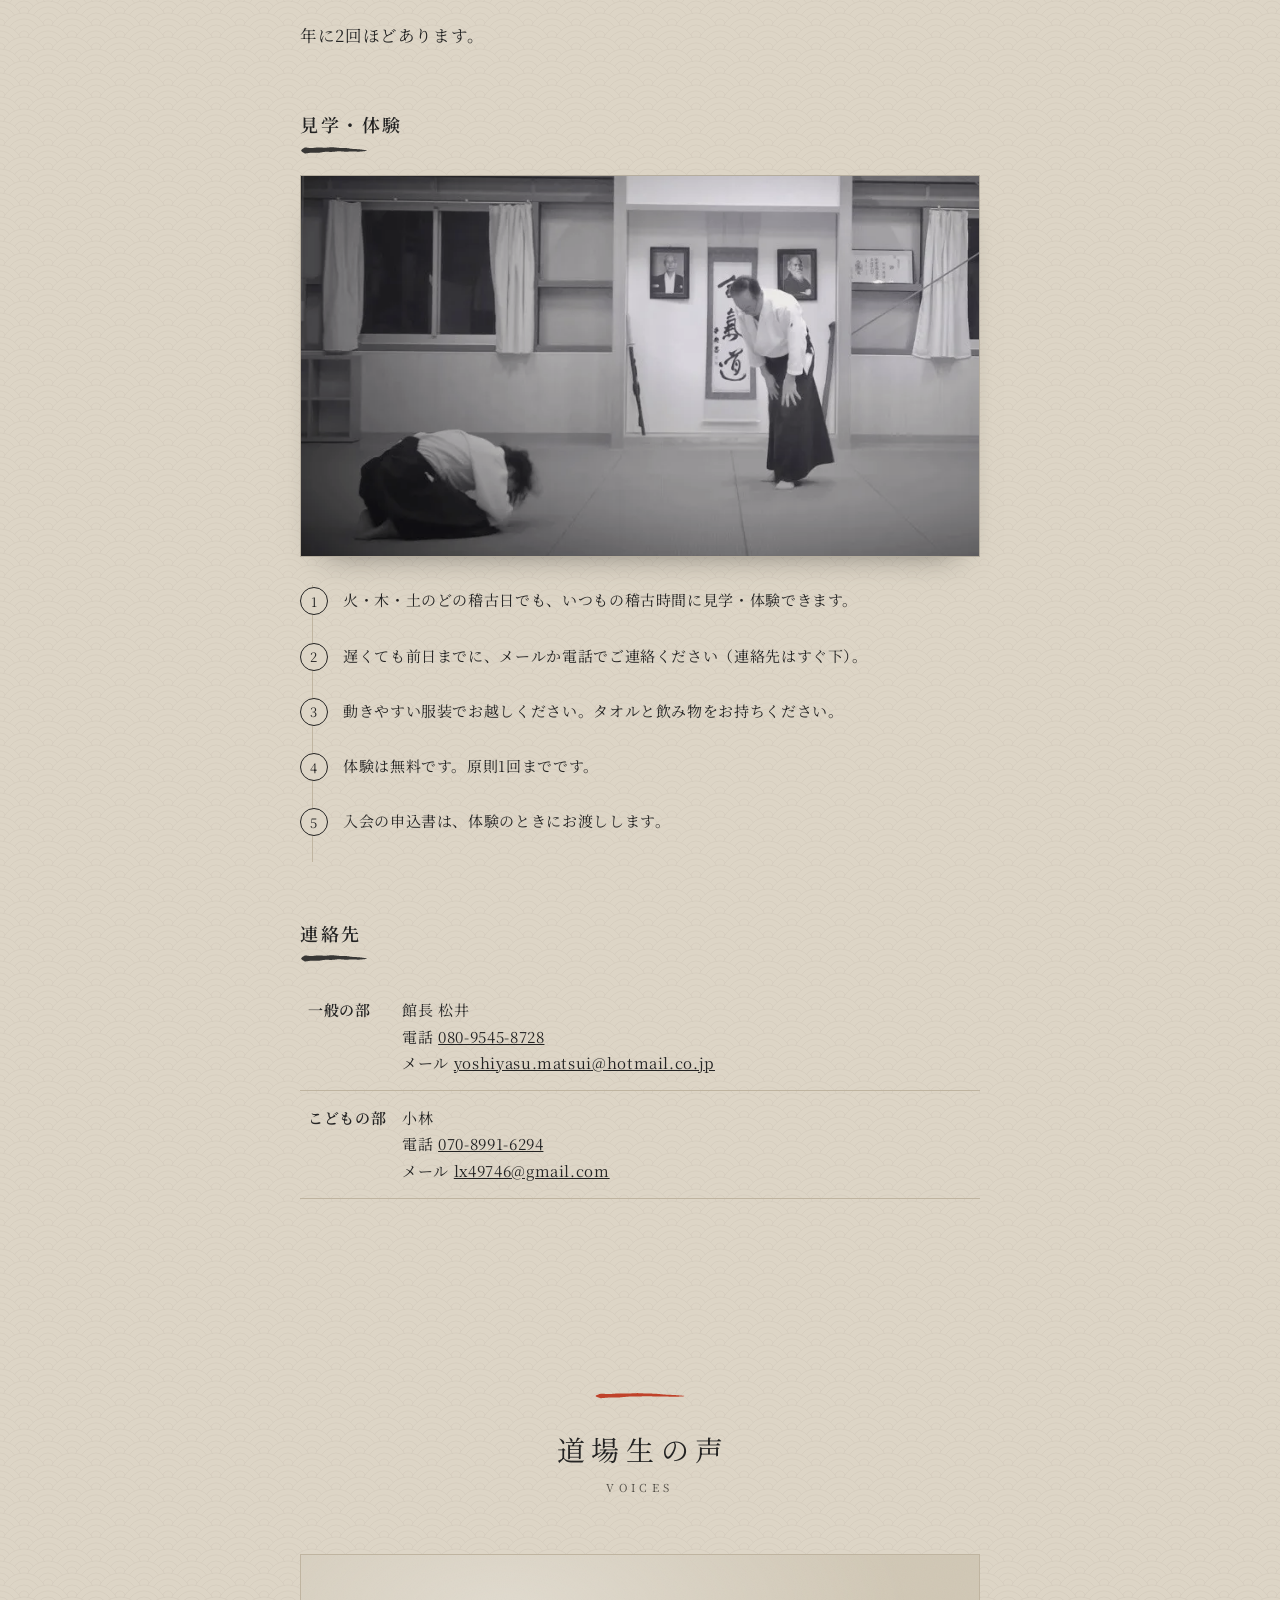
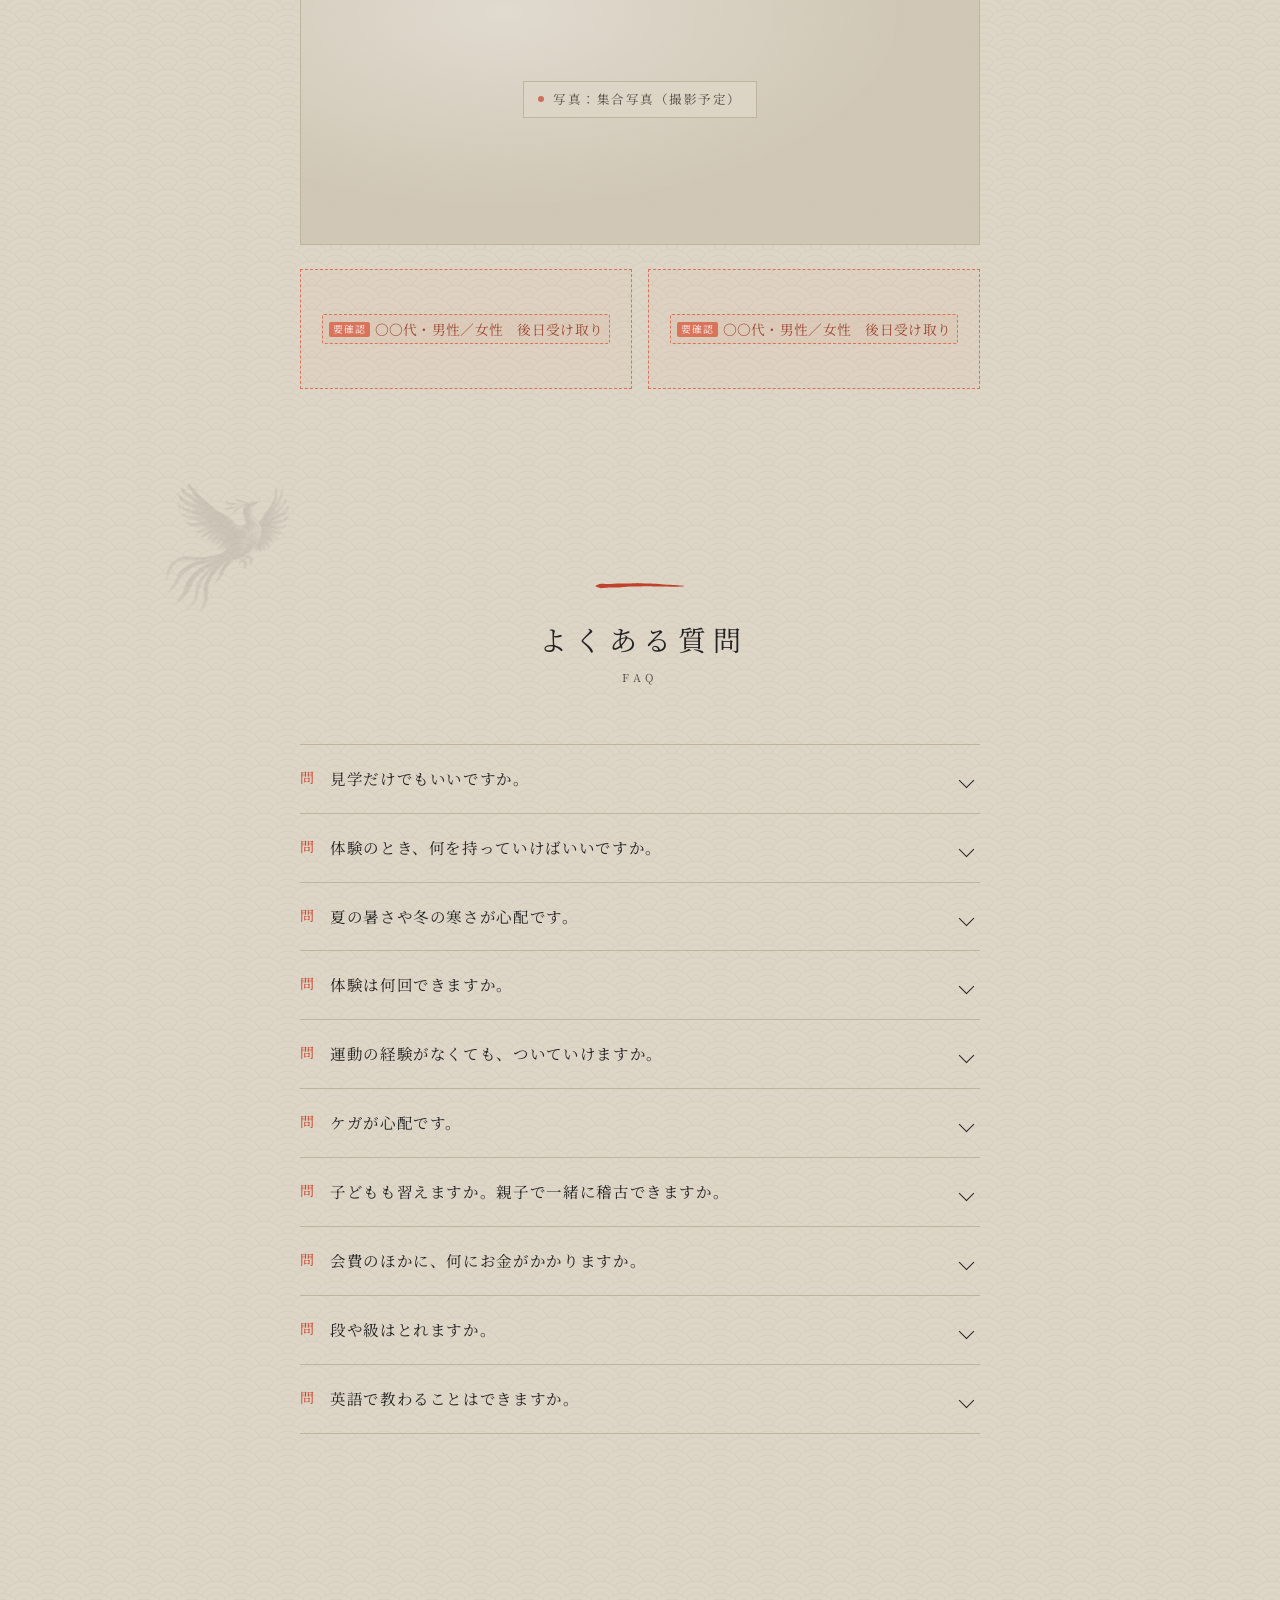
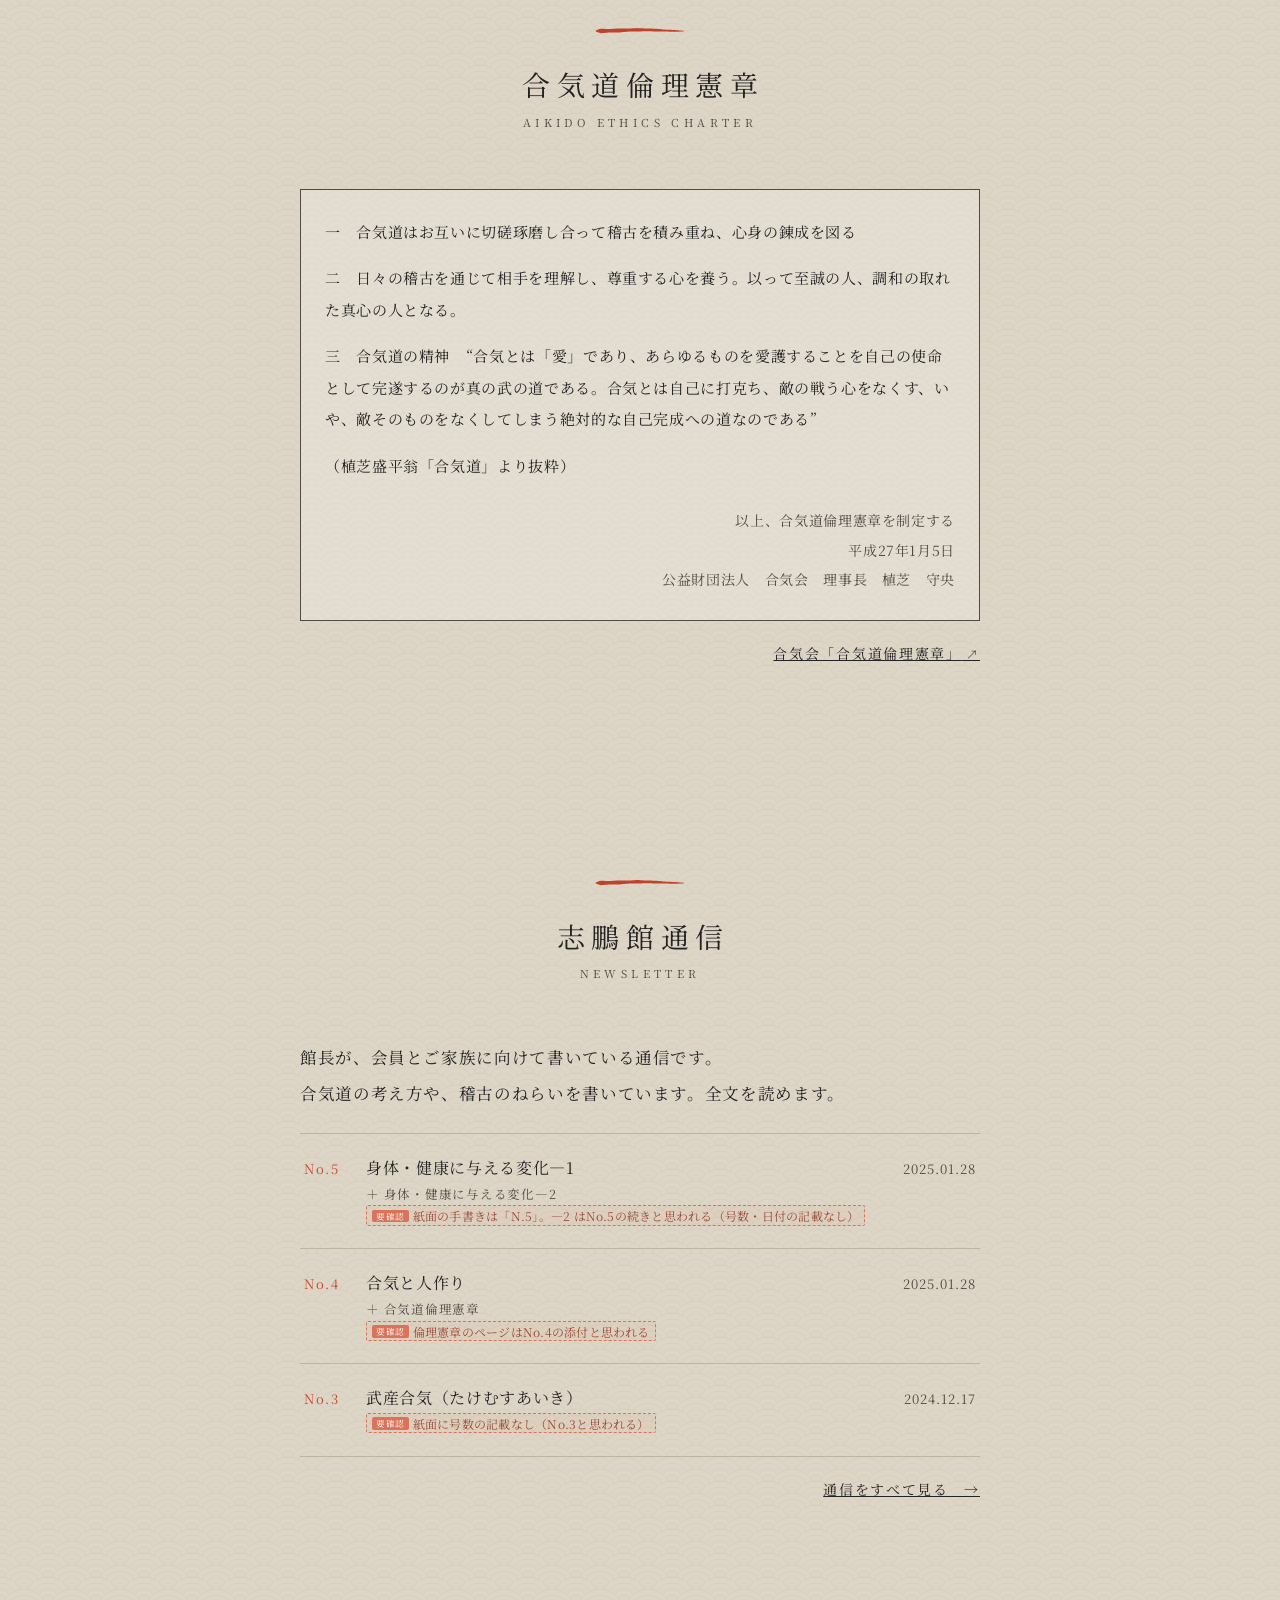
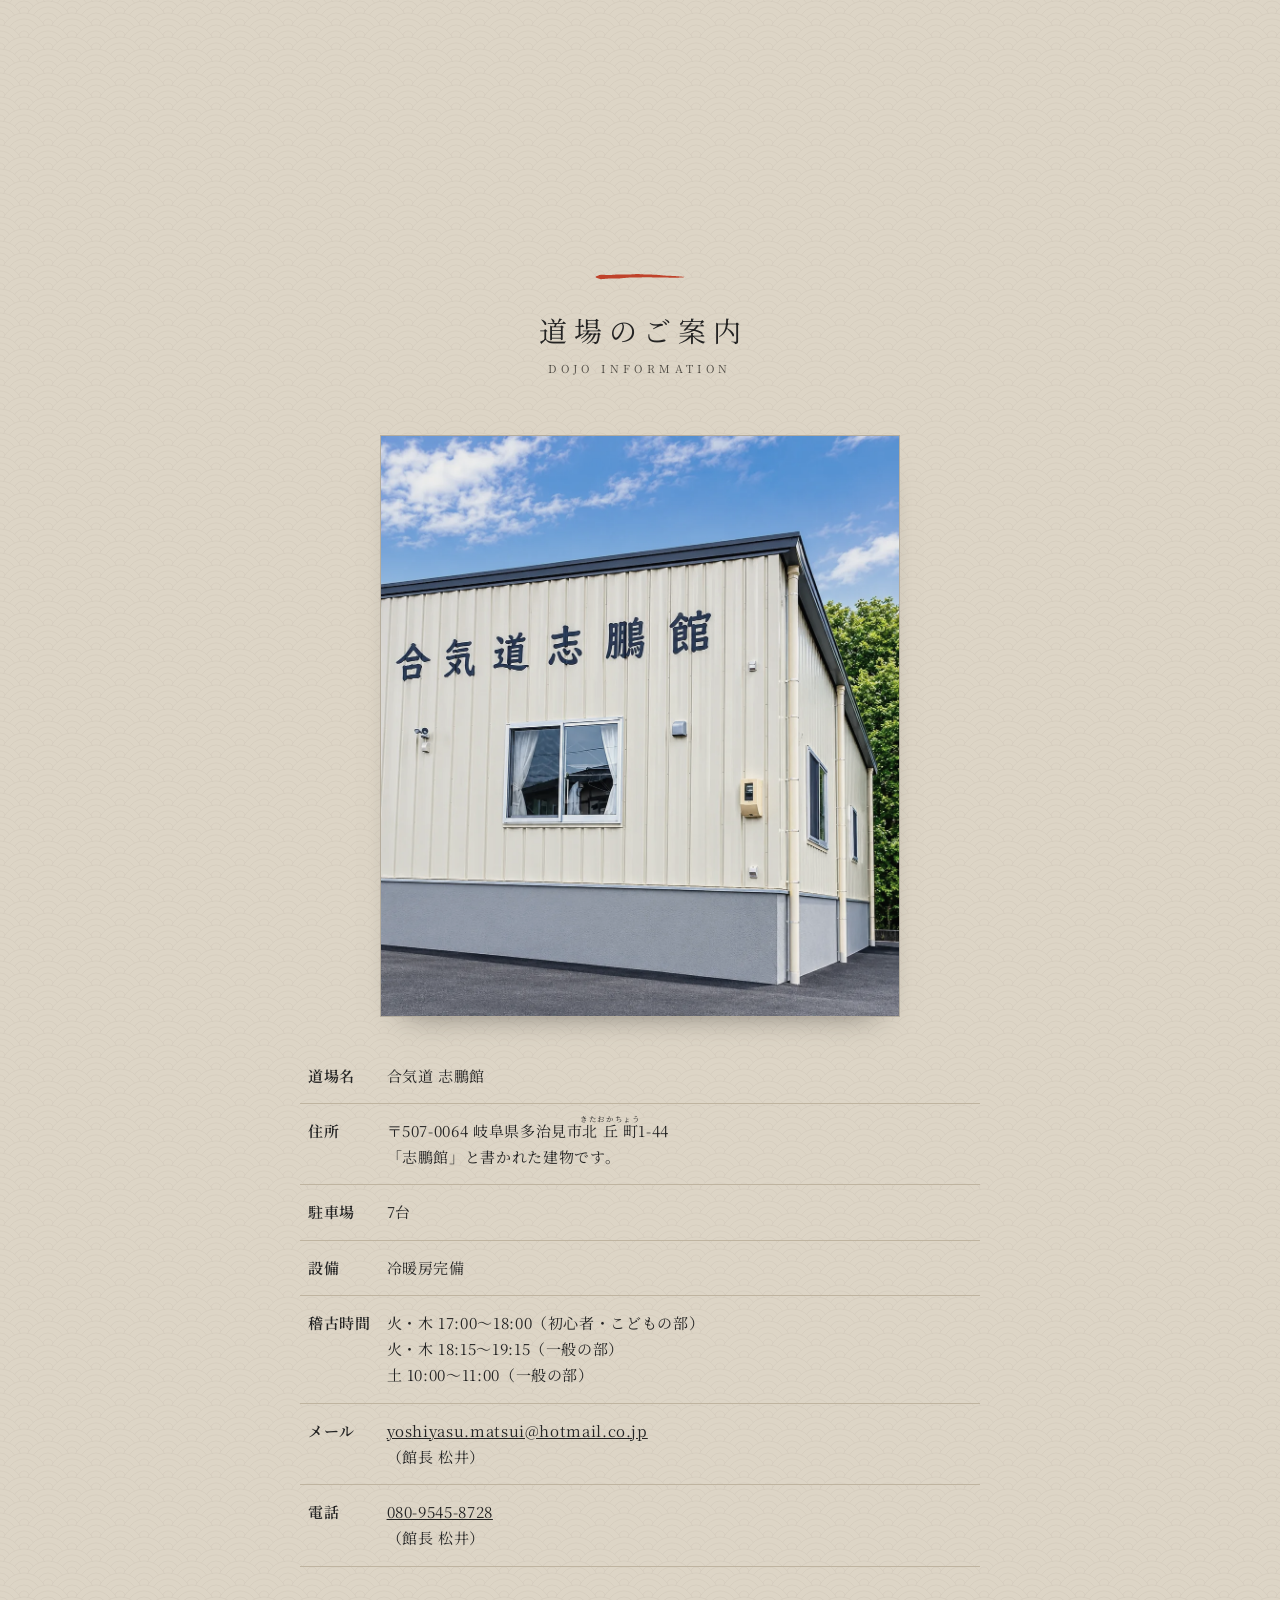
==== commit 30ef894b: "平田さんの一言の語順を修正 Co-Authored-By: Claude Opus 5.5 <noreply@anthropic.com>" ====
--- a/index.html
+++ b/index.html
@@ -305,7 +305,7 @@
         <p class="role"><span class="ja">指導員</span><span class="en">Instructor</span></p>
         <p class="pname"><span class="ja">平田 裕二郎 <span class="reading">ひらた ゆうじろう</span></span><span class="en">Yujiro Hirata</span></p>
         <p class="rank"><span class="ja">合気道二段</span><span class="en">Aikido 2nd Dan</span></p>
-        <blockquote class="say"><p><span class="ja">子供たちには稽古を通して、心技体バランスが取れた健全な成長を目指してほしいと考えています。大人の皆さんとは無理のない稽古で、一緒に心身ともに活き活きとした人生を楽しみましょう。</span><span class="en">"Through practice, I hope the children grow up healthy, with a good balance of mind, technique and body. With adults, let's practice at a comfortable pace and enjoy a lively life in both mind and body together."</span></p></blockquote>
+        <blockquote class="say"><p><span class="ja">子供たちには稽古を通して、心技体バランスが取れた健全な成長を目指してほしいと考えています。大人の皆さんとは無理のない稽古で、心身ともに活き活きとした人生を一緒に楽しみましょう。</span><span class="en">"Through practice, I hope the children grow up healthy, with a good balance of mind, technique and body. With adults, let's practice at a comfortable pace and enjoy, together, a life full of energy in both mind and body."</span></p></blockquote>
       </div>
     </article>
     <article class="sensei-row is-sub fade">
@@ -527,9 +527,9 @@
   </div>
 
   <div class="map fade" id="map">
-    <iframe title="合気道 志鵬館の地図（岐阜県多治見市北丘町1-44） / Map" src="https://www.google.com/maps?q=%E5%90%88%E6%B0%97%E9%81%93%20%E5%BF%97%E9%B5%AC%E9%A4%A8&amp;output=embed" loading="lazy" referrerpolicy="no-referrer-when-downgrade" allowfullscreen></iframe>
-  </div>
-  <!-- 地図は道場名「合気道 志鵬館」のピン（Googleマップの登録が検索に出たので差し替え・2026-11-16） -->
+    <iframe title="合気道 志鵬館の地図（岐阜県多治見市北丘町1-44） / Map" src="https://www.google.com/maps?q=%E5%90%88%E6%B0%97%E9%81%93%20%E5%BF%97%E9%B5%AC%E9%A4%A8%20%E5%B2%90%E9%98%9C%E7%9C%8C%E5%A4%9A%E6%B2%BB%E8%A6%8B%E5%B8%82%E5%8C%97%E4%B8%98%E7%94%BA1-44&amp;z=16&amp;hl=ja&amp;output=embed" loading="lazy" referrerpolicy="no-referrer-when-downgrade" allowfullscreen></iframe>
+  </div>
+  <!-- 地図は道場名「合気道 志鵬館」のピン（2026-11-16）。名前だけだと日本全体が出ることがあったので、住所と拡大の度合い（z=16）も指定（2026-11-18） -->
   <a class="map-link ext" href="https://www.google.com/maps/search/?api=1&amp;query=%E5%90%88%E6%B0%97%E9%81%93%20%E5%BF%97%E9%B5%AC%E9%A4%A8" target="_blank" rel="noopener"><span class="ja">Googleマップで開く</span><span class="en">Open in Google Maps</span></a>
 </section>
 
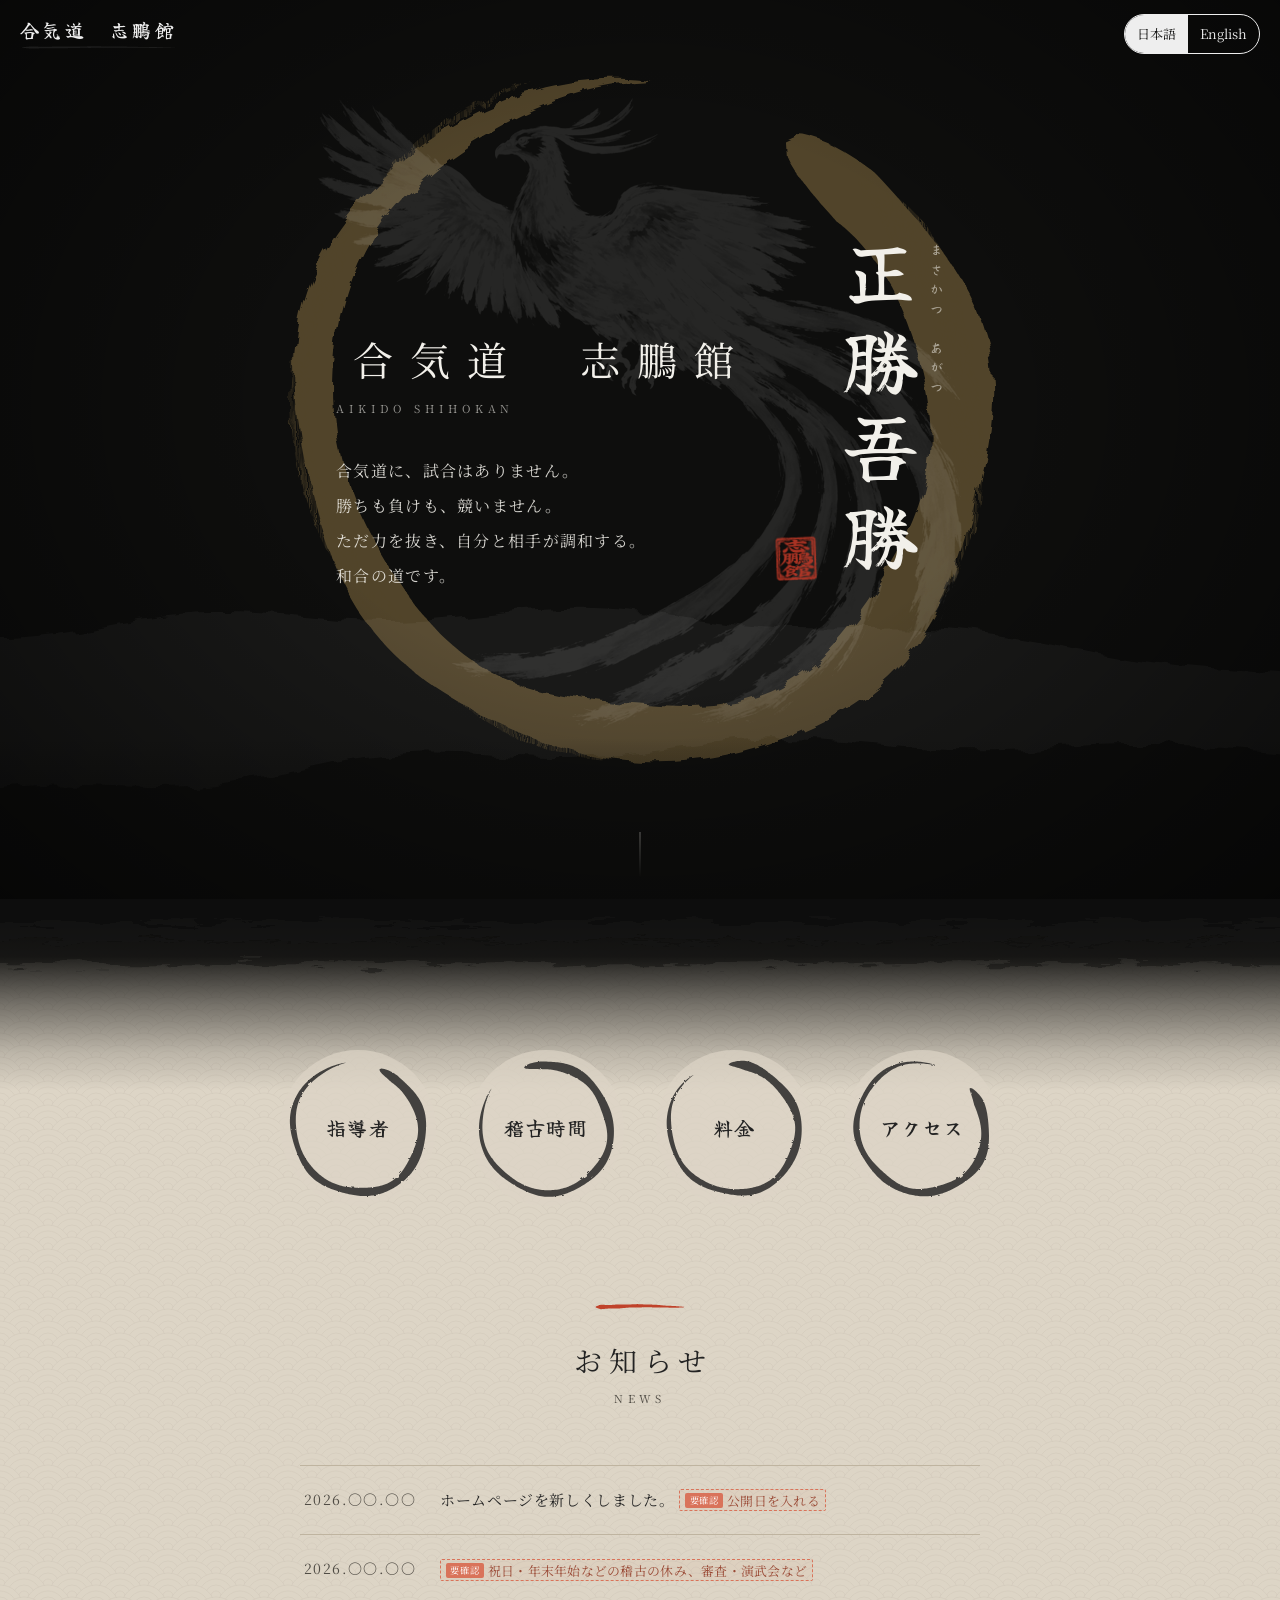
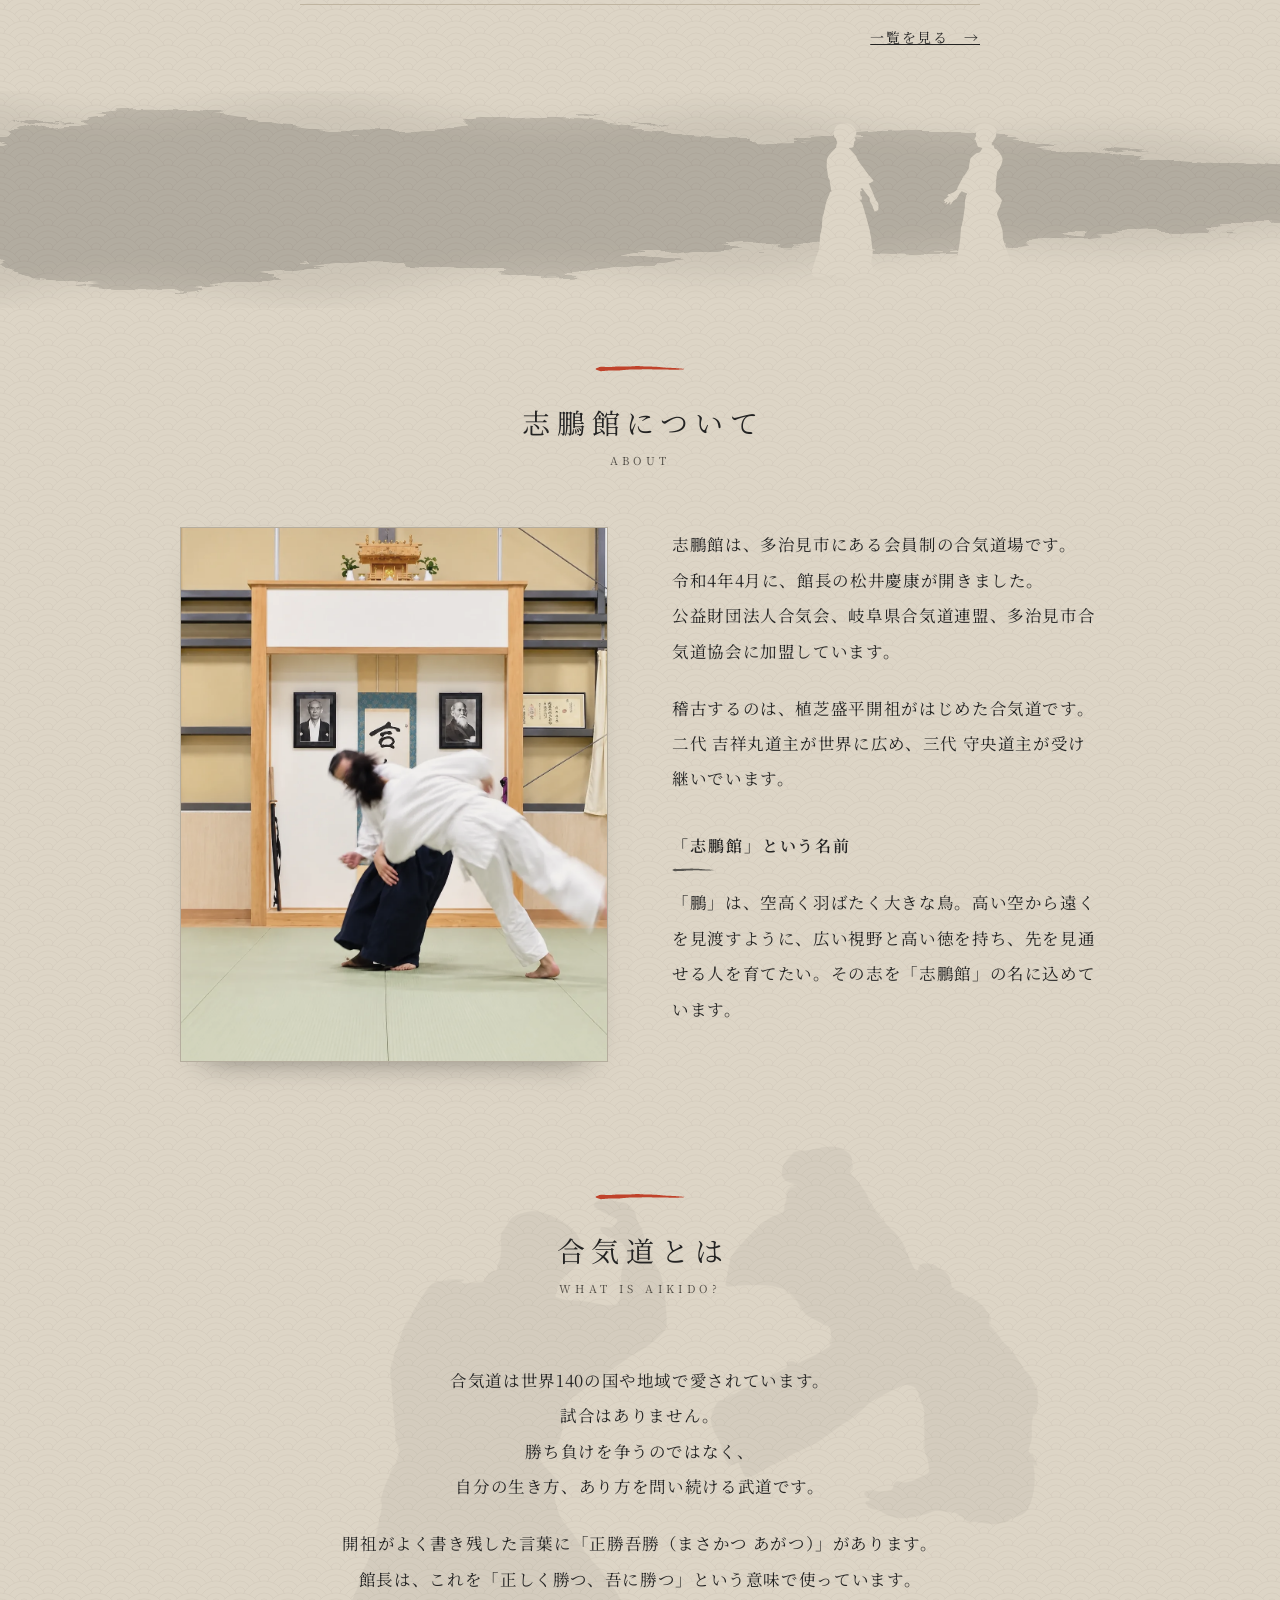
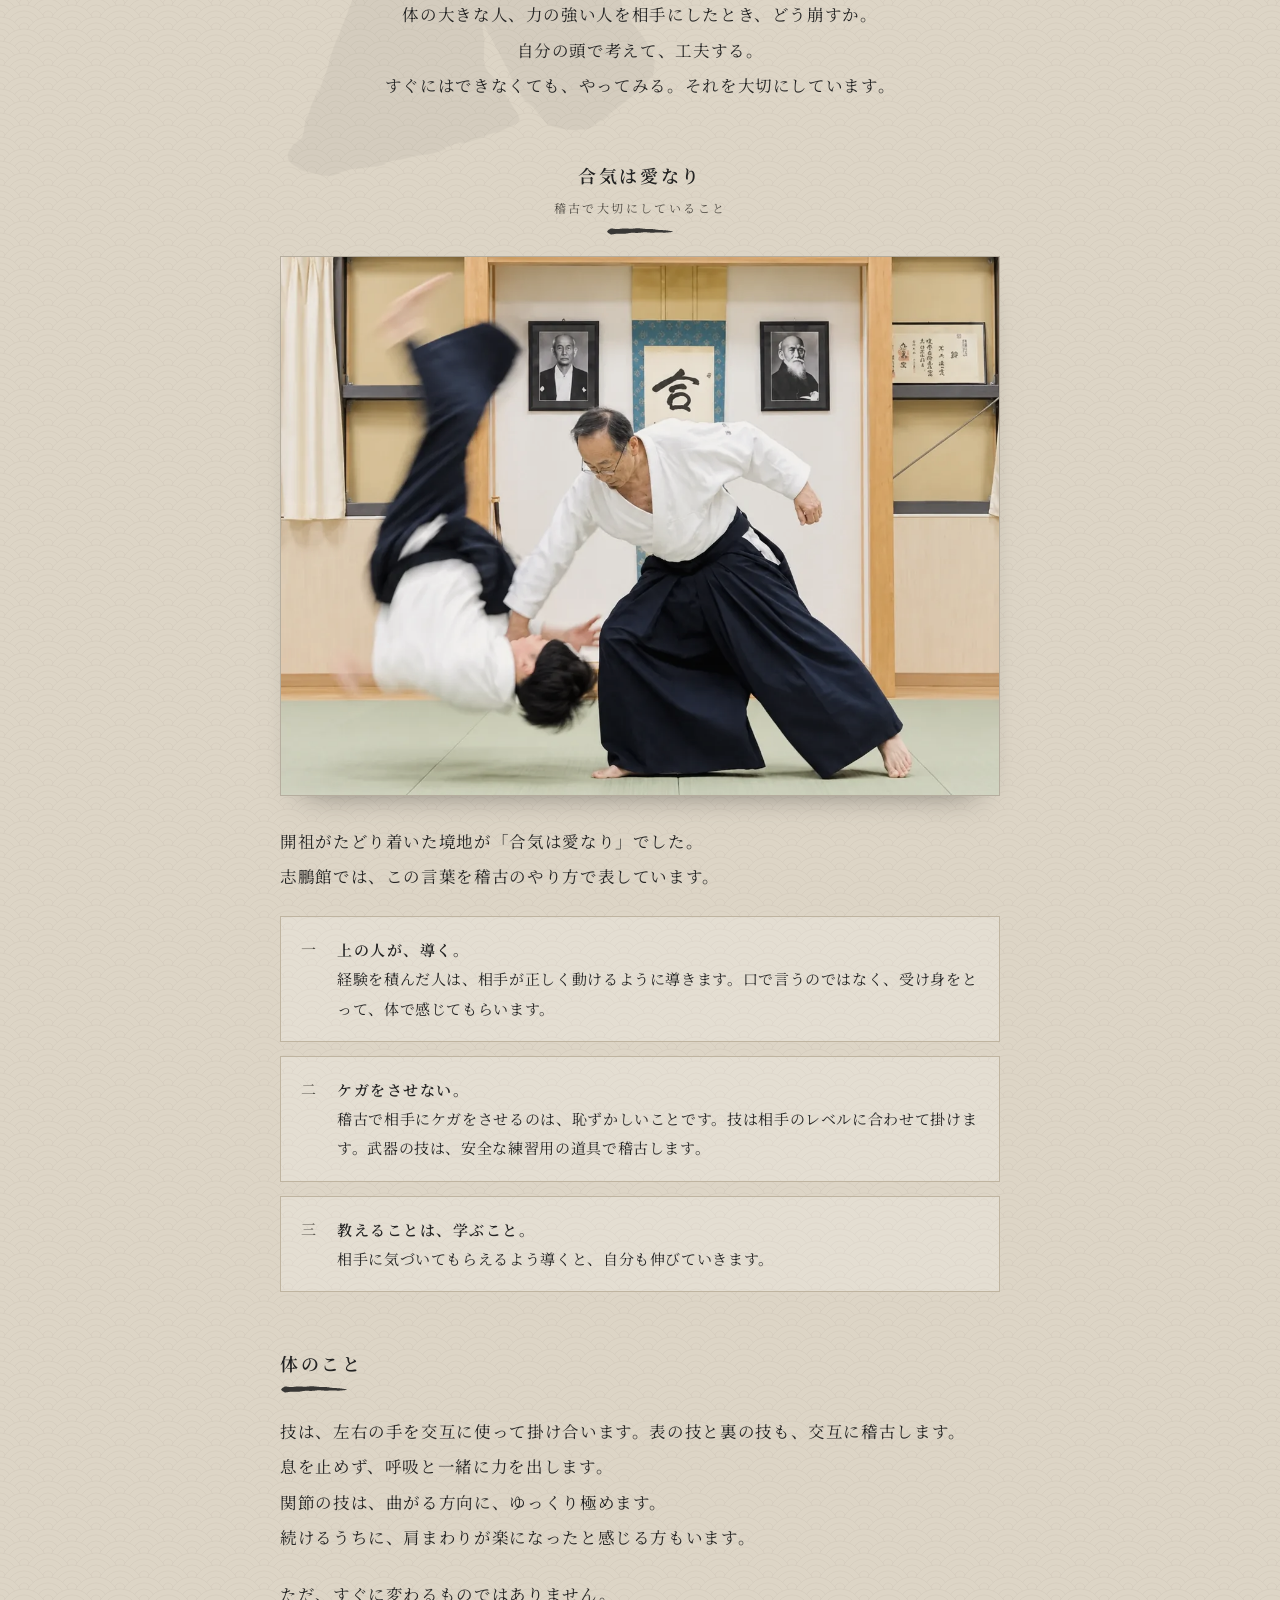
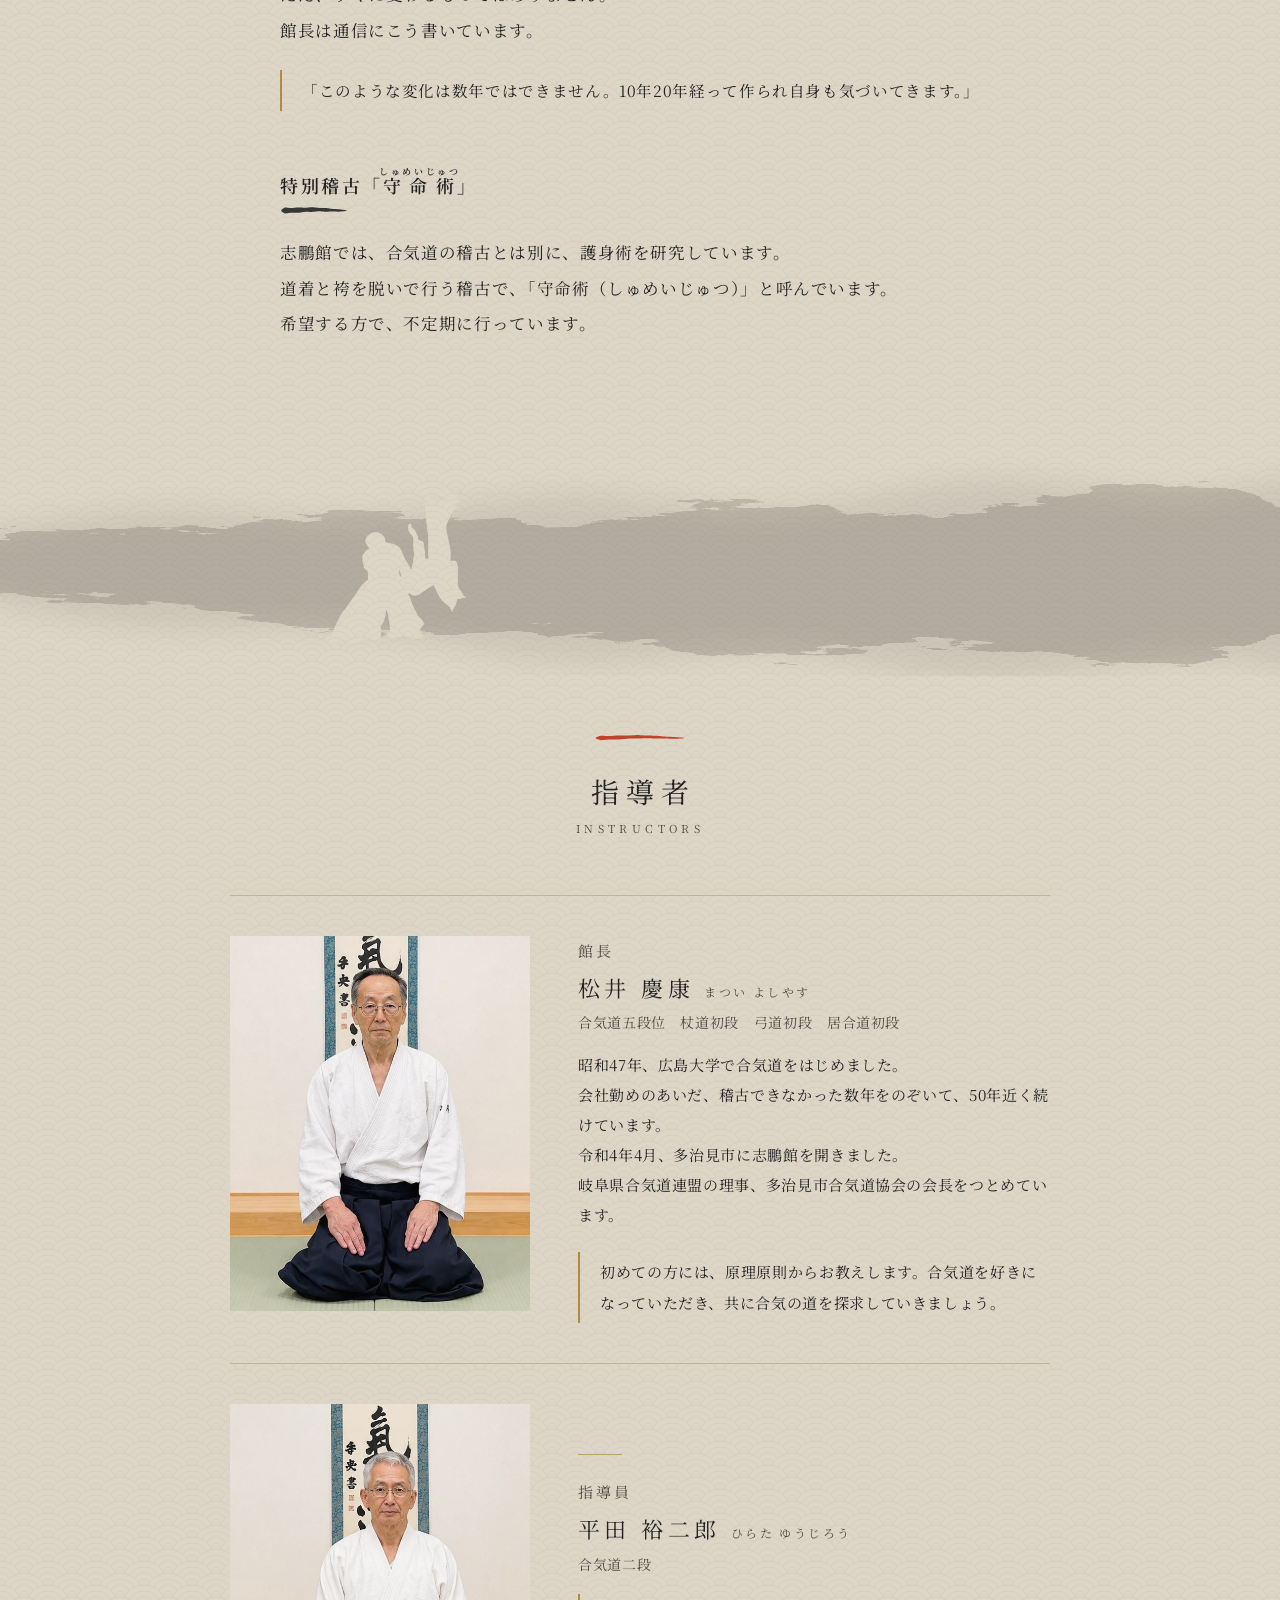
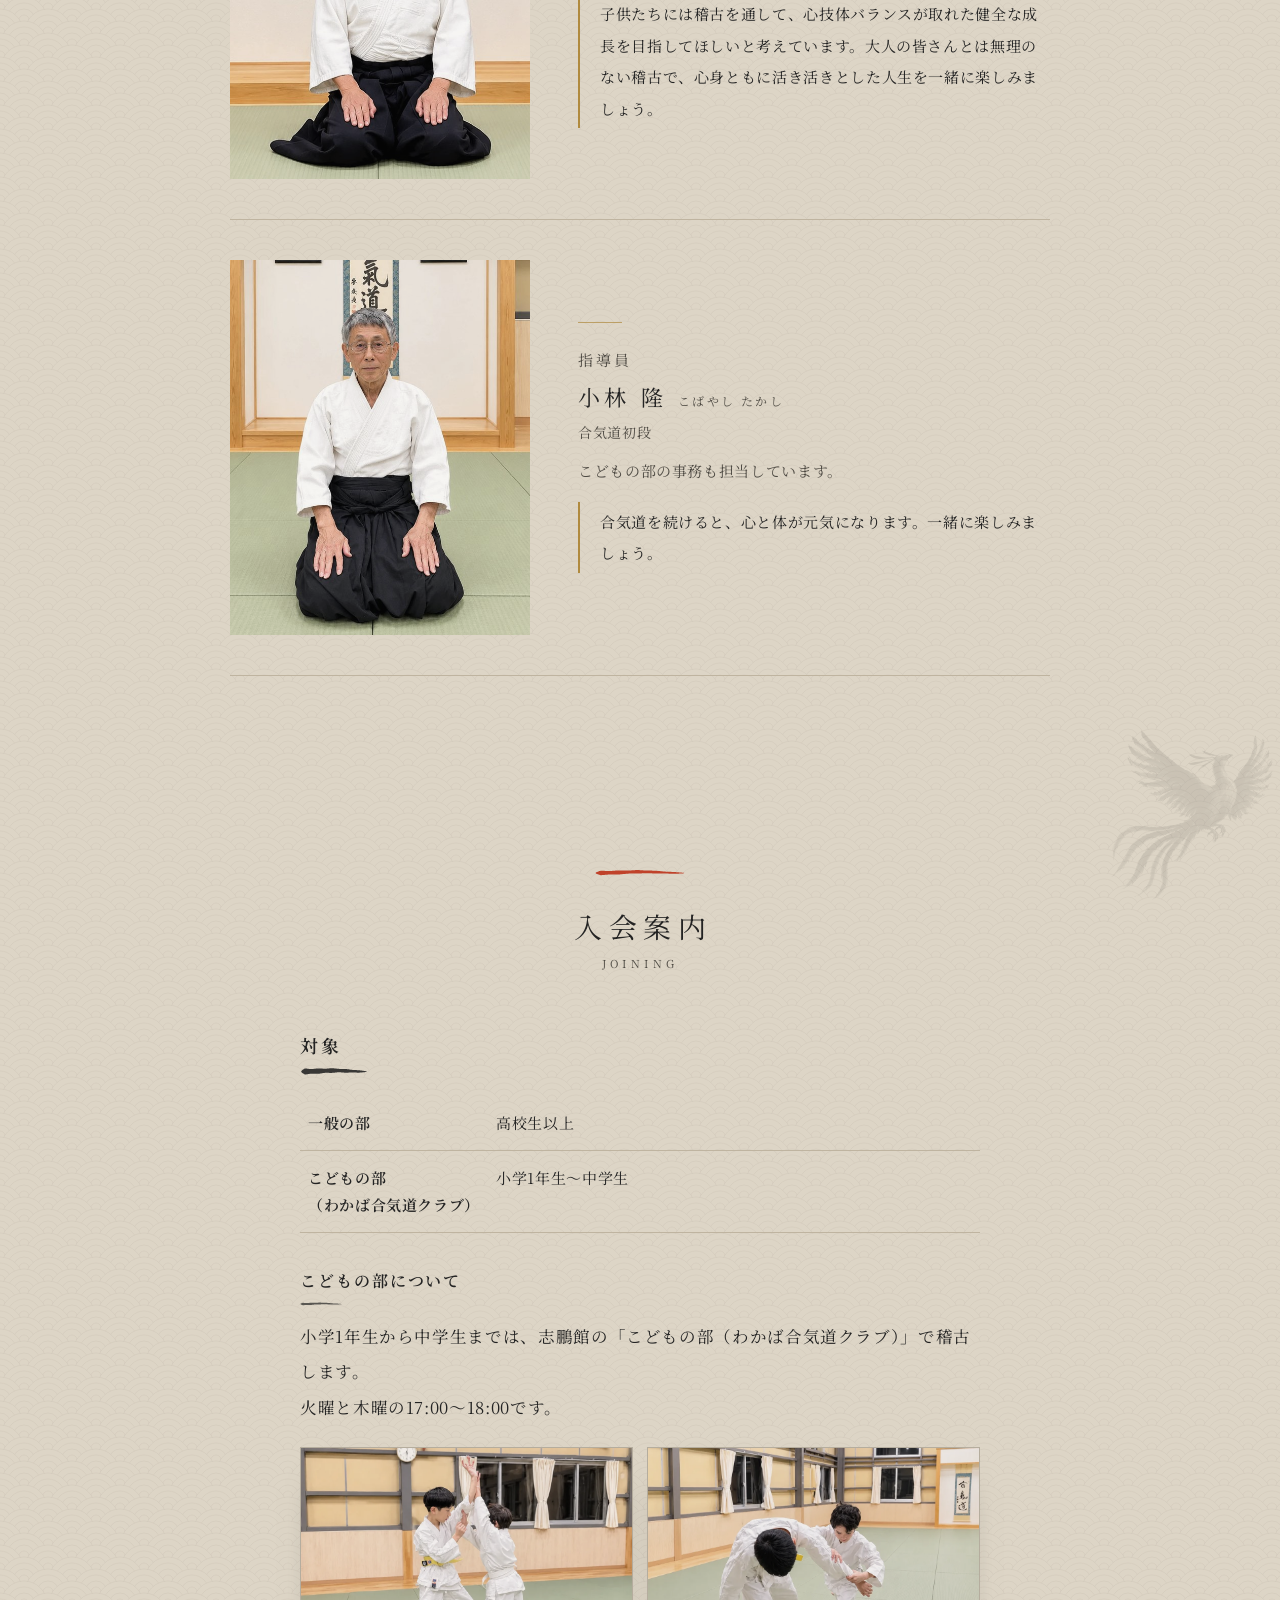
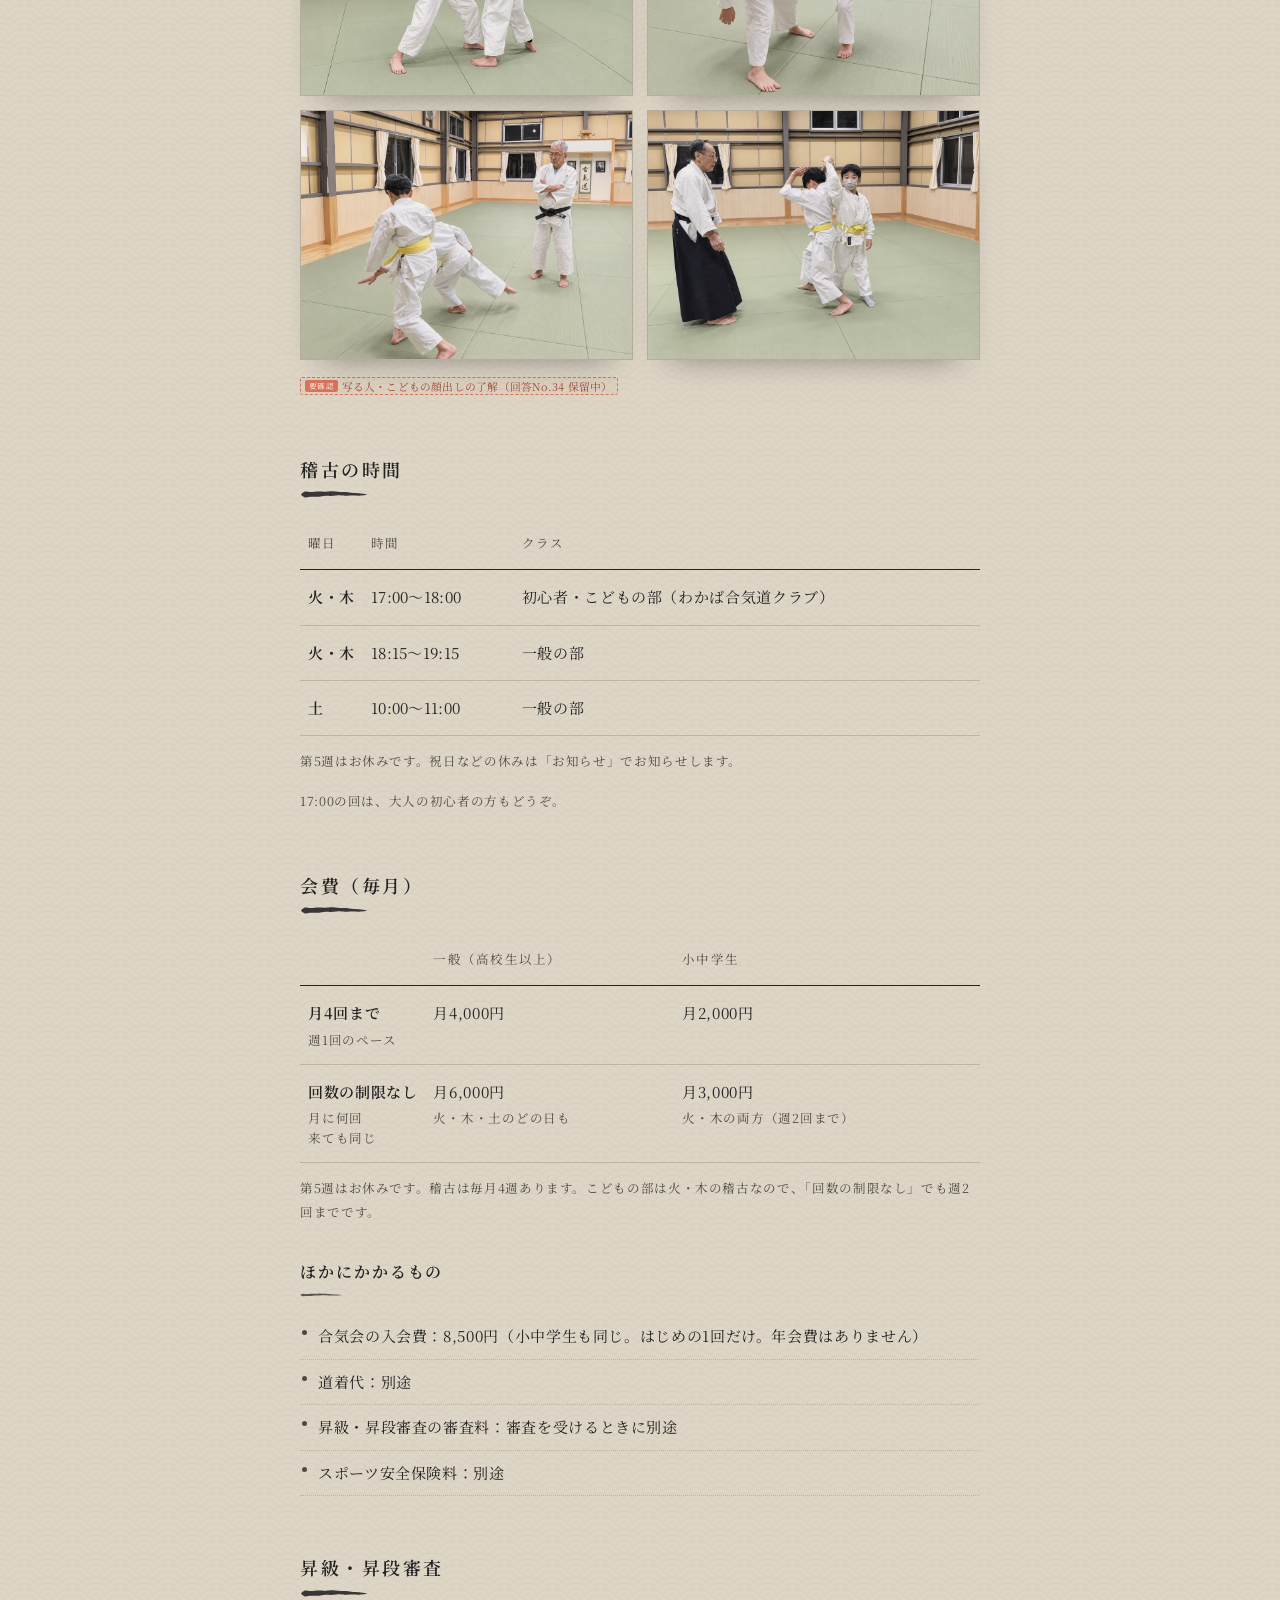
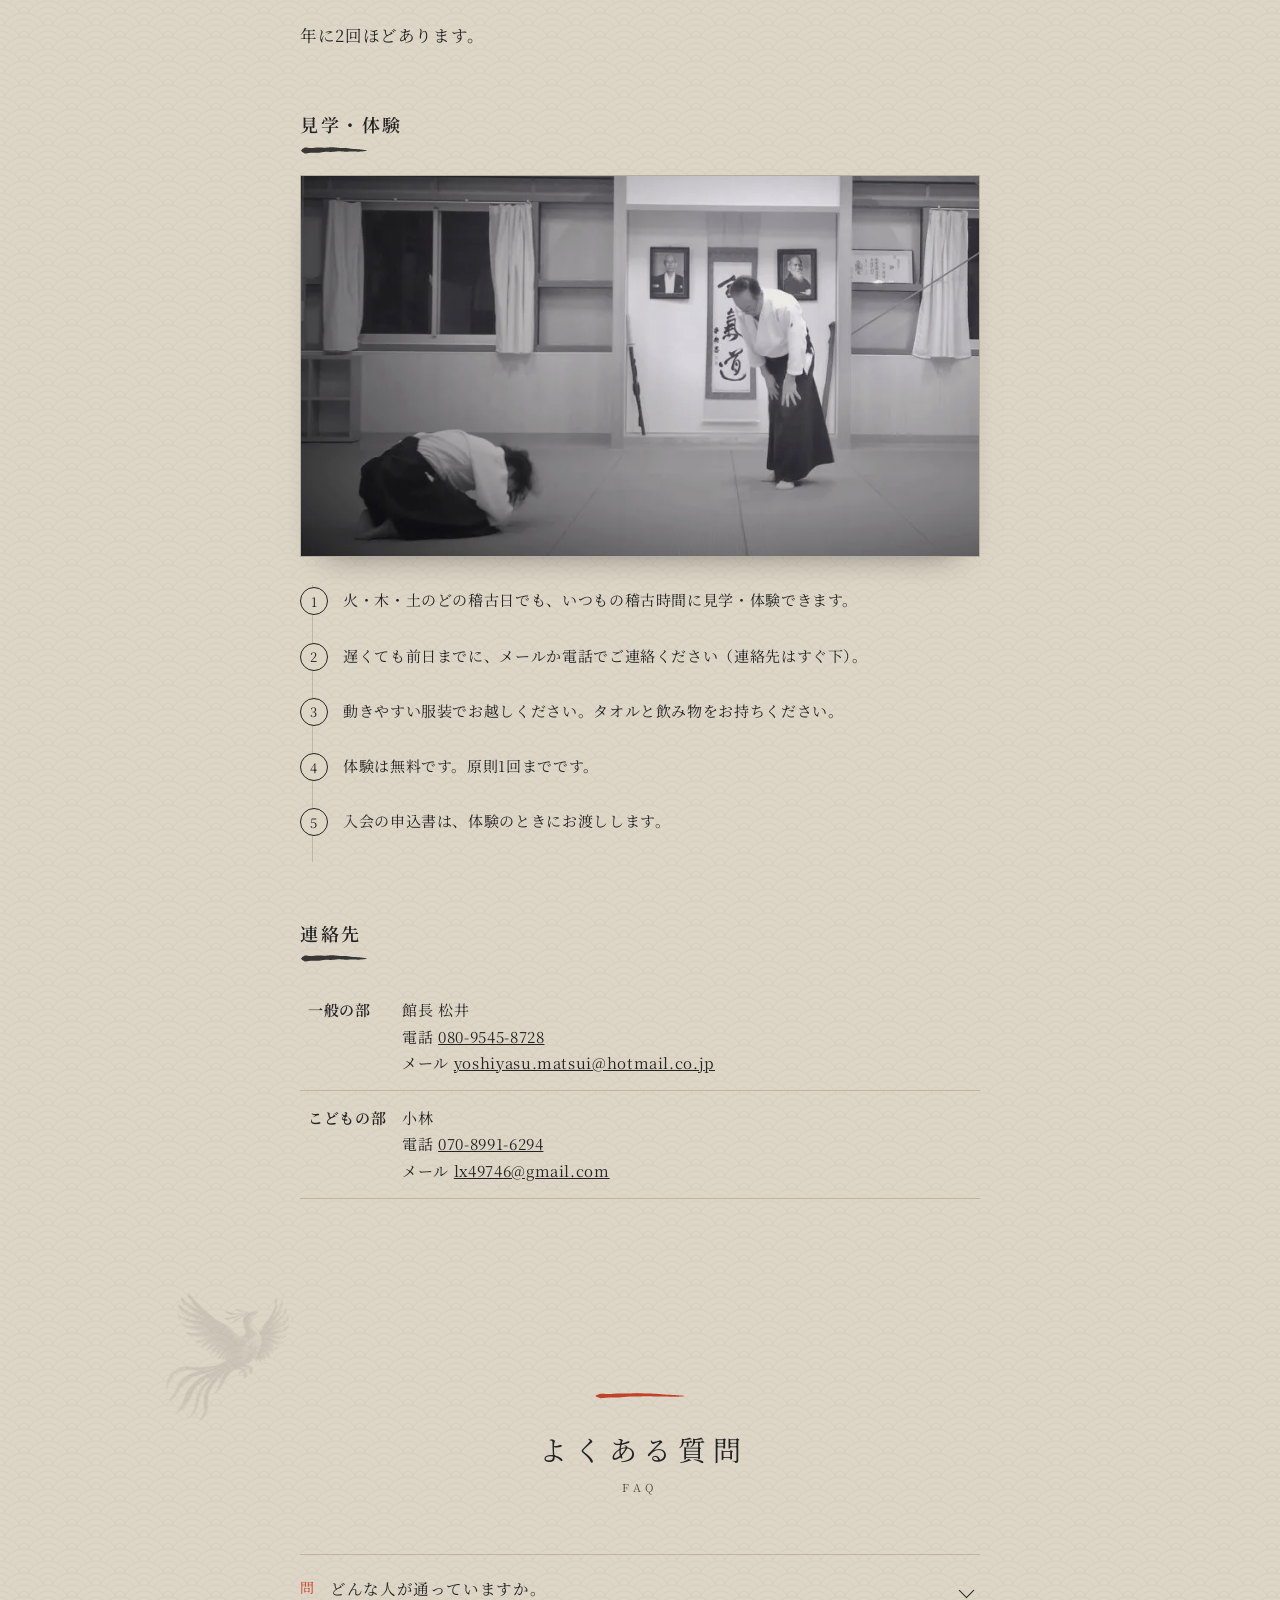
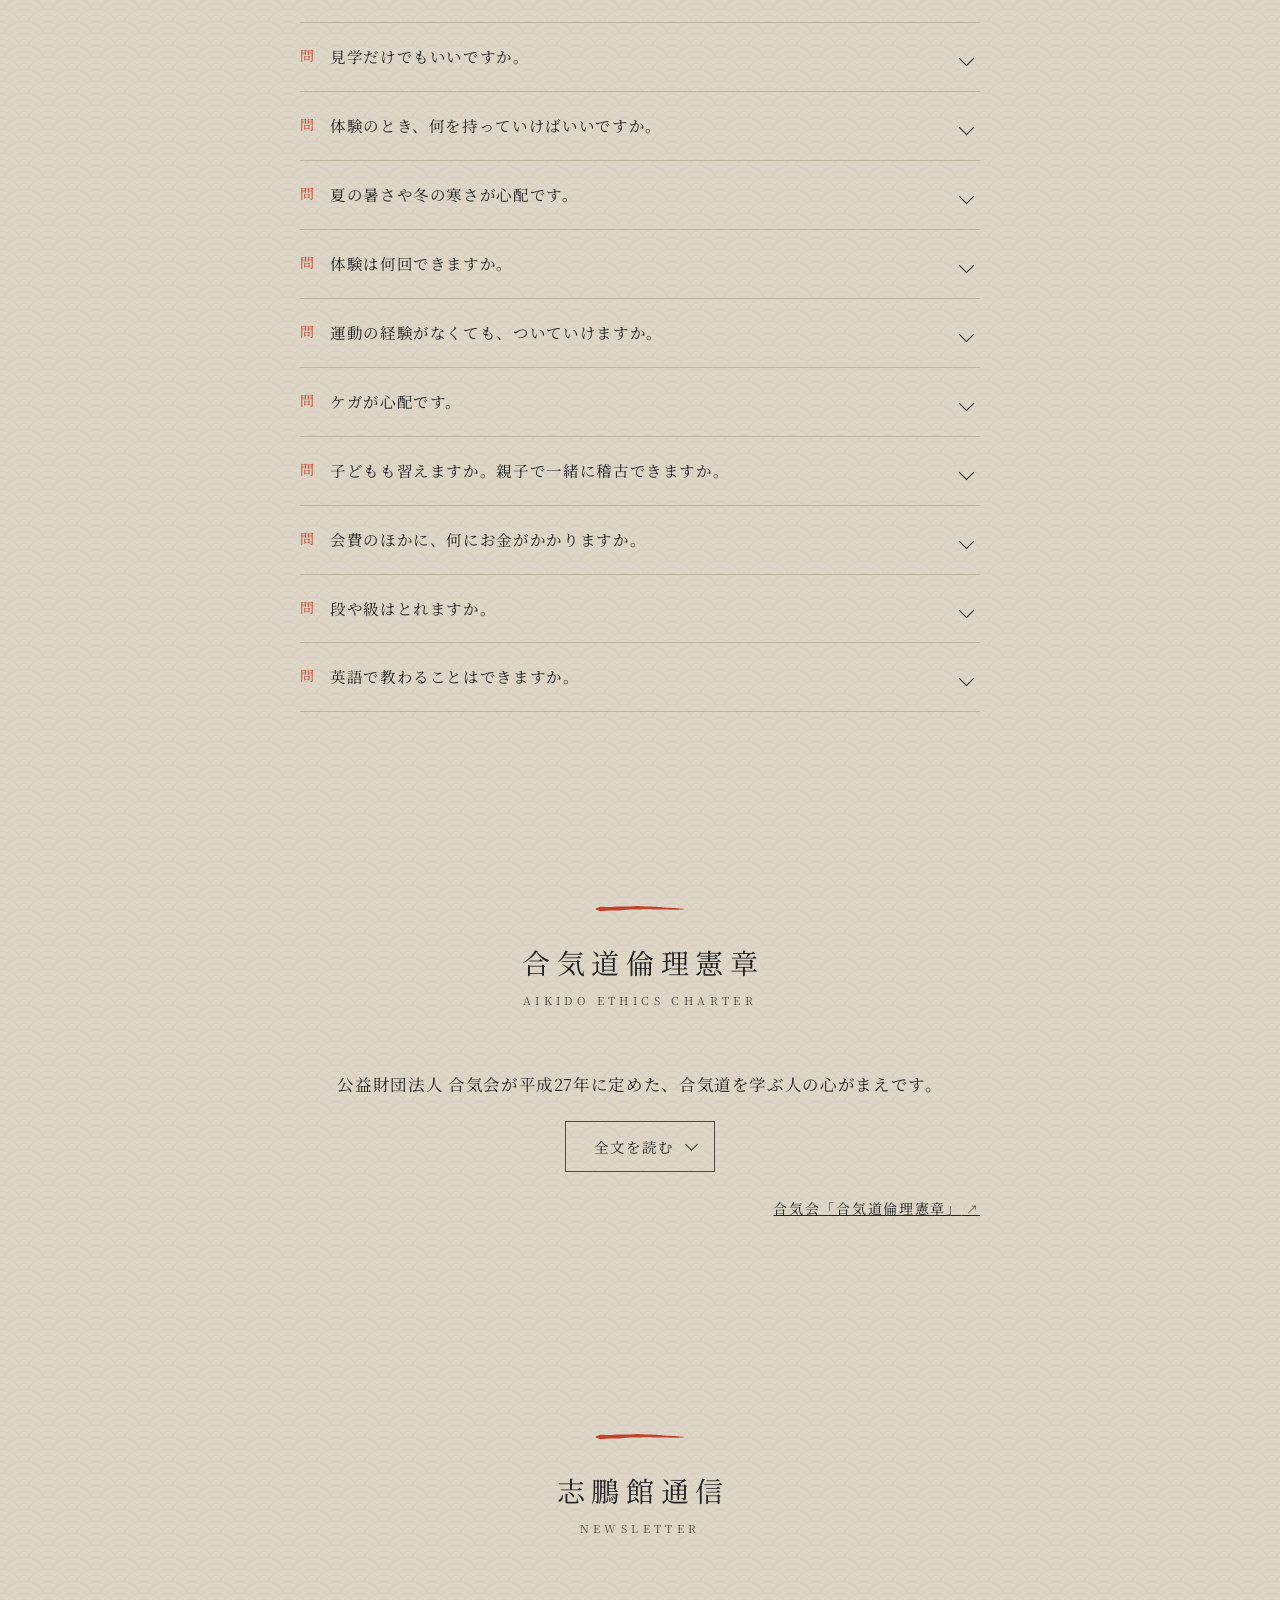
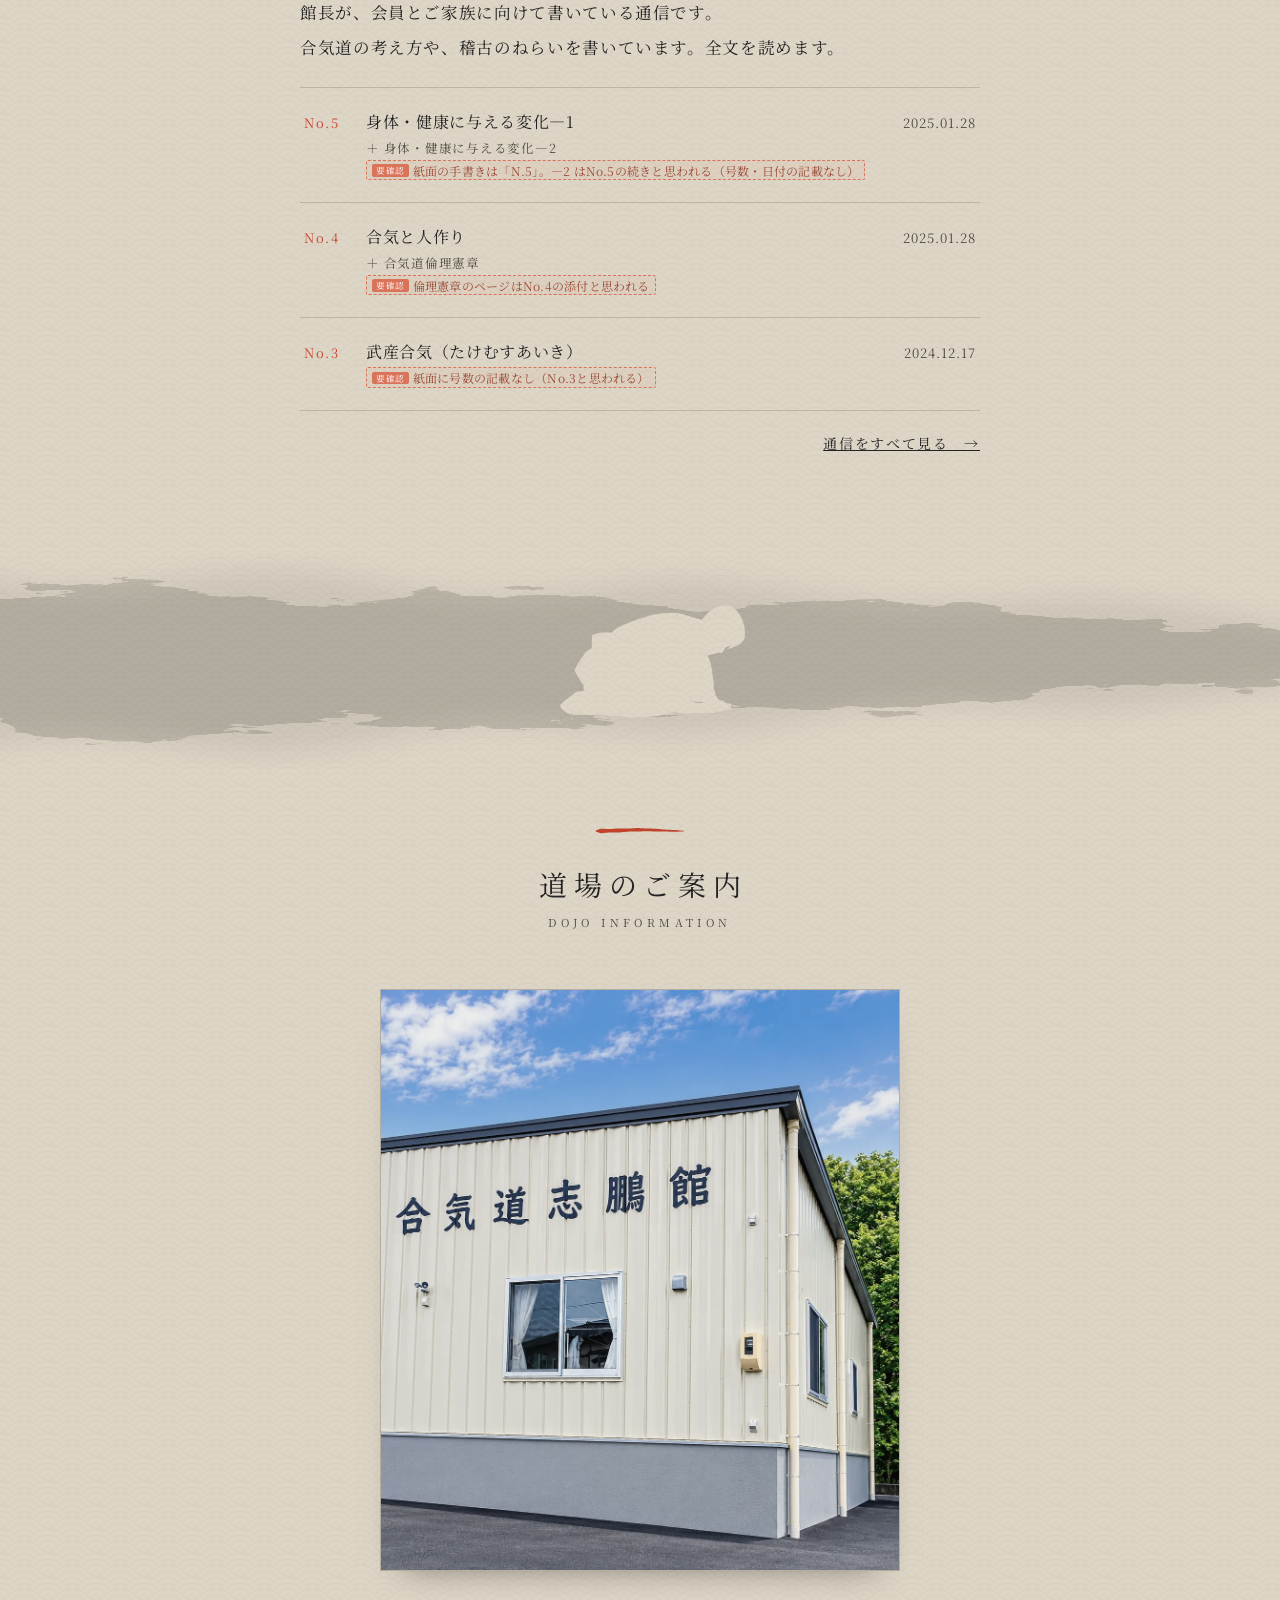
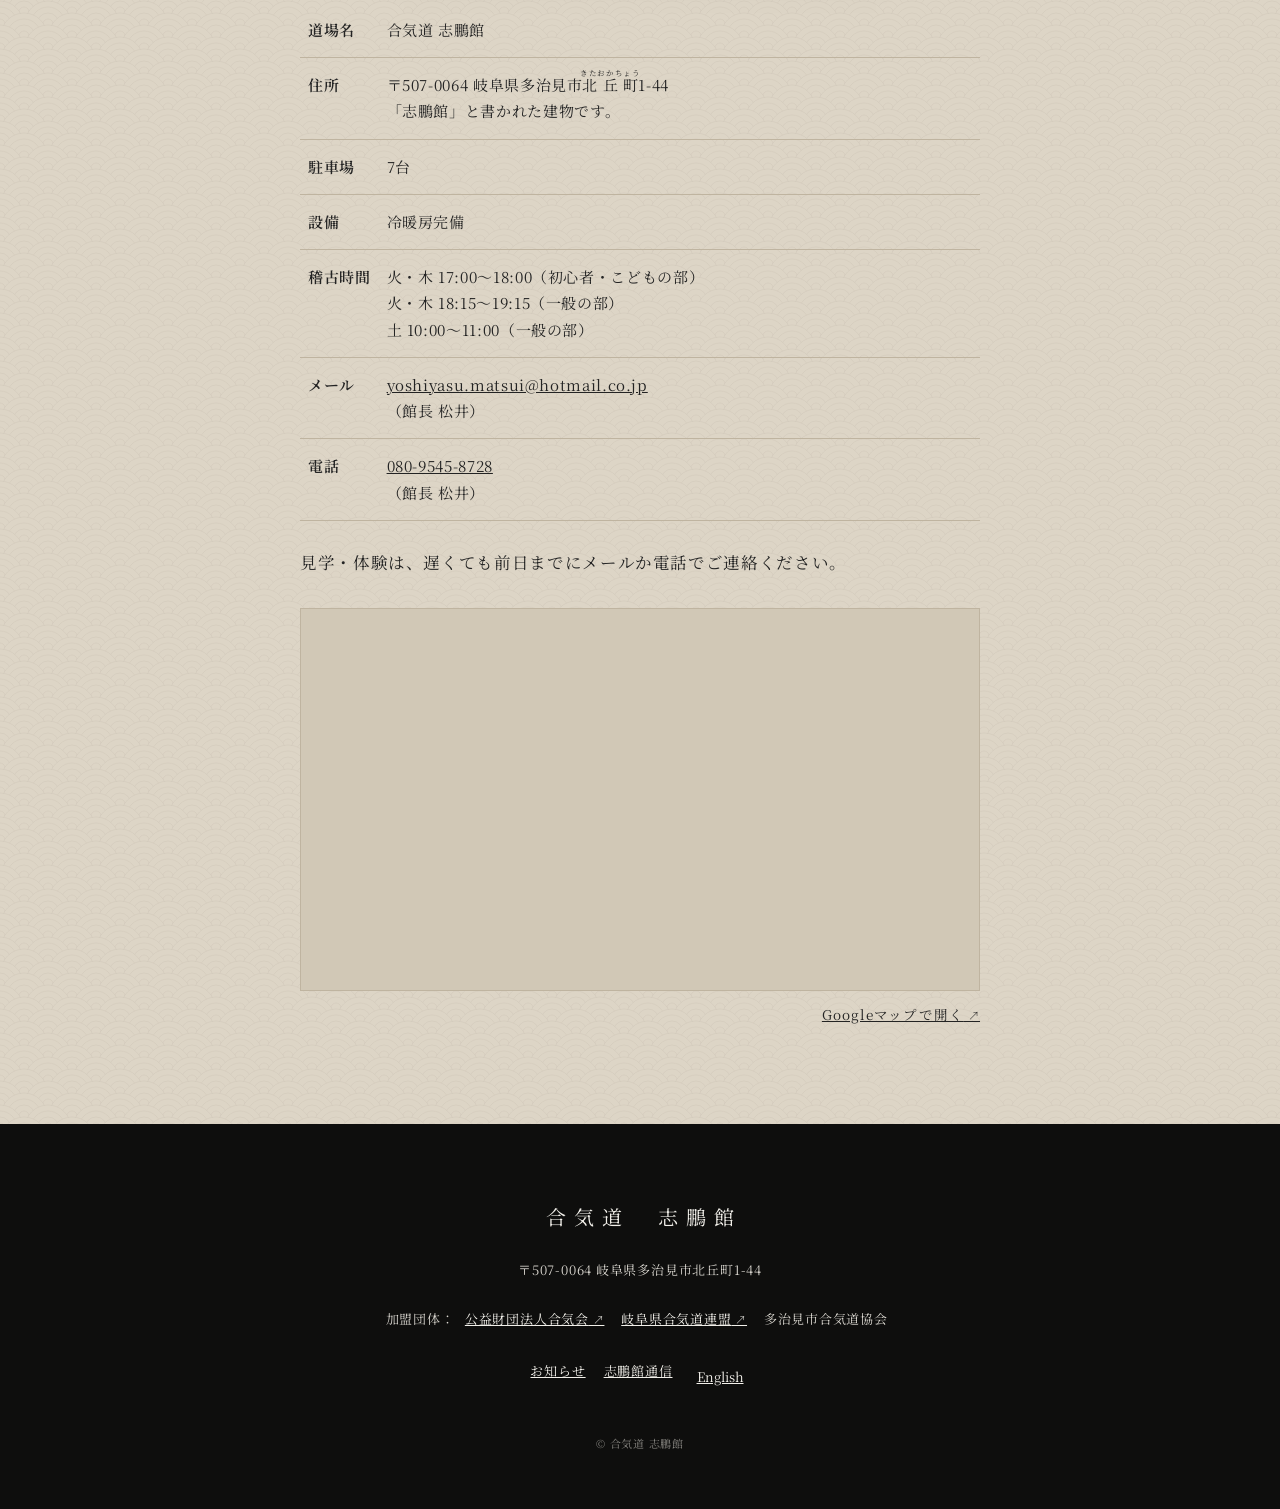
==== commit fce9acc5: "道場生の声を外し、FAQに「どんな人が通っていますか」を追加、倫理憲章を開閉式に Co-Authored-By: Claude Opus 5.5 <noreply@anthropic.com>" ====
--- a/index.html
+++ b/index.html
@@ -399,21 +399,17 @@
   </table>
 </section>
 
-<!-- ===== 7. 道場生の声（届くまでは公開前に外すか、集合写真だけにする） ===== -->
-<section class="sec narrow" id="voices">
-  <div class="h2 fade"><img class="wm-h" src="assets/sil/sil_nage1_sumi.png" alt="" aria-hidden="true" loading="lazy"><h2><span class="ja">道場生の声</span><span class="en">From Our Members</span></h2><p class="sub ja">Voices</p></div>
-  <figure class="ph band fade"><span class="tag"><span class="ja">写真：集合写真（撮影予定）</span><span class="en">Photo: group photo (coming soon)</span></span></figure>
-  <div class="voices fade">
-    <div class="voice"><span class="kk"><span class="ja">〇〇代・男性／女性　後日受け取り</span><span class="en">Member's voice (coming)</span></span></div>
-    <div class="voice"><span class="kk"><span class="ja">〇〇代・男性／女性　後日受け取り</span><span class="en">Member's voice (coming)</span></span></div>
-  </div>
-</section>
+<!-- ===== 7. 道場生の声：2026-11-19 ページが縦に長くなるため外した（集合写真の置き場所は検討中） ===== -->
 
 <!-- ===== 8. よくある質問 ===== -->
 <section class="sec narrow" id="faq">
   <img class="wm-ho ho-faq" src="assets/sil/ho2_white.webp" alt="" aria-hidden="true" loading="lazy" data-drift="40,50"><!-- すかし（案4）：入会案内の鵬と左右を逆に、少し小さく -->
   <div class="h2 fade"><img class="wm-h" src="assets/sil/sil_osae_sumi.png" alt="" aria-hidden="true" loading="lazy"><h2><span class="ja">よくある質問</span><span class="en">FAQ</span></h2><p class="sub ja">FAQ</p></div>
   <div class="faq fade">
+    <details><!-- 2026-11-19 追加。人数・年齢層・男女の割合は数字で書かない（回答No.5） -->
+      <summary><span class="ja">どんな人が通っていますか。</span><span class="en">Who trains at the dojo?</span></summary>
+      <div class="a"><span class="ja">高校生以上の方は一般の部、小学1年生から中学生はこどもの部（わかば合気道クラブ）で稽古しています。合気道が初めての大人の方は、17:00の回から始めることもできます。稽古の雰囲気は、ぜひ見学で確かめてみてください。</span><span class="en">High school students and adults train in the adult class, and children from grade 1 to grade 9 in the children's class (Wakaba Aikido Club). Adults new to aikido can also start in the 17:00 class. Come and watch a class to get a feel for the dojo.</span></div>
+    </details>
     <details>
       <summary><span class="ja">見学だけでもいいですか。</span><span class="en">Can I just come and watch?</span></summary>
       <div class="a"><span class="ja">はい。火・木・土の稽古日に、いつもの稽古時間に見学できます。遅くても前日までにご連絡ください。</span><span class="en">Yes. You can watch on any practice day at the usual time. Please contact us by the day before.</span></div>
@@ -461,6 +457,9 @@
 <section class="sec narrow" id="ethics">
   <div class="h2 fade"><h2><span class="ja">合気道倫理憲章</span><span class="en">Aikido Ethics Charter</span></h2><p class="sub ja">Aikido Ethics Charter</p></div>
   <div class="ja fade">
+    <p class="prose ethics-lead">公益財団法人 合気会が平成27年に定めた、合気道を学ぶ人の心がまえです。</p>
+    <details class="ethics-fold"><!-- 2026-11-19 開くと読める形にした -->
+    <summary><span class="open-label">全文を読む</span><span class="close-label">閉じる</span></summary>
     <div class="box"><!-- 合気会のページ（https://aikikai.or.jp/ethics/）の表記に合わせた（2026-11-14） -->
       <p><span class="num">一</span>　合気道はお互いに切磋琢磨し合って稽古を積み重ね、心身の錬成を図る</p>
       <p><span class="num">二</span>　日々の稽古を通じて相手を理解し、尊重する心を養う。以って至誠の人、調和の取れた真心の人となる。</p>
@@ -468,6 +467,7 @@
       <p>（植芝盛平翁「合気道」より抜粋）</p>
       <p class="sign" style="margin-top:1.8em">以上、合気道倫理憲章を制定する<br>平成27年1月5日<br>公益財団法人　合気会　理事長　植芝　守央</p>
     </div>
+    </details>
     <p class="more"><a class="ext" href="https://aikikai.or.jp/ethics/" target="_blank" rel="noopener">合気会「合気道倫理憲章」</a></p>
   </div>
   <div class="en fade" lang="en">
--- a/assets/css/site.css
+++ b/assets/css/site.css
@@ -750,3 +750,12 @@
 /* こどもの部の稽古写真4枚（2026-11-18）：2列×2段。スマホも2列のまま */
 .kodomo-grid{display:grid;grid-template-columns:1fr 1fr;gap:clamp(6px,1.6vw,14px);margin:8px 0 10px}
 .kodomo-grid .ph.has-photo{aspect-ratio:4/3}
+/* 合気道倫理憲章：開くと読める形（2026-11-19） */
+.ethics-lead{text-align:center;margin-bottom:18px}
+.ethics-fold>summary{list-style:none;cursor:pointer;display:block;width:max-content;margin:0 auto 4px;padding:10px 40px 10px 28px;border:1px solid var(--sumi-soft);font-size:14.5px;letter-spacing:.08em;position:relative}
+.ethics-fold>summary::-webkit-details-marker{display:none}
+.ethics-fold>summary::after{content:"";position:absolute;right:18px;top:50%;width:8px;height:8px;margin-top:-6px;border-right:1px solid currentColor;border-bottom:1px solid currentColor;transform:rotate(45deg);transition:transform .3s}
+.ethics-fold[open]>summary::after{transform:rotate(-135deg);margin-top:-2px}
+.ethics-fold .close-label,.ethics-fold[open] .open-label{display:none}
+.ethics-fold[open] .close-label{display:inline}
+.ethics-fold[open]>summary{margin-bottom:18px}
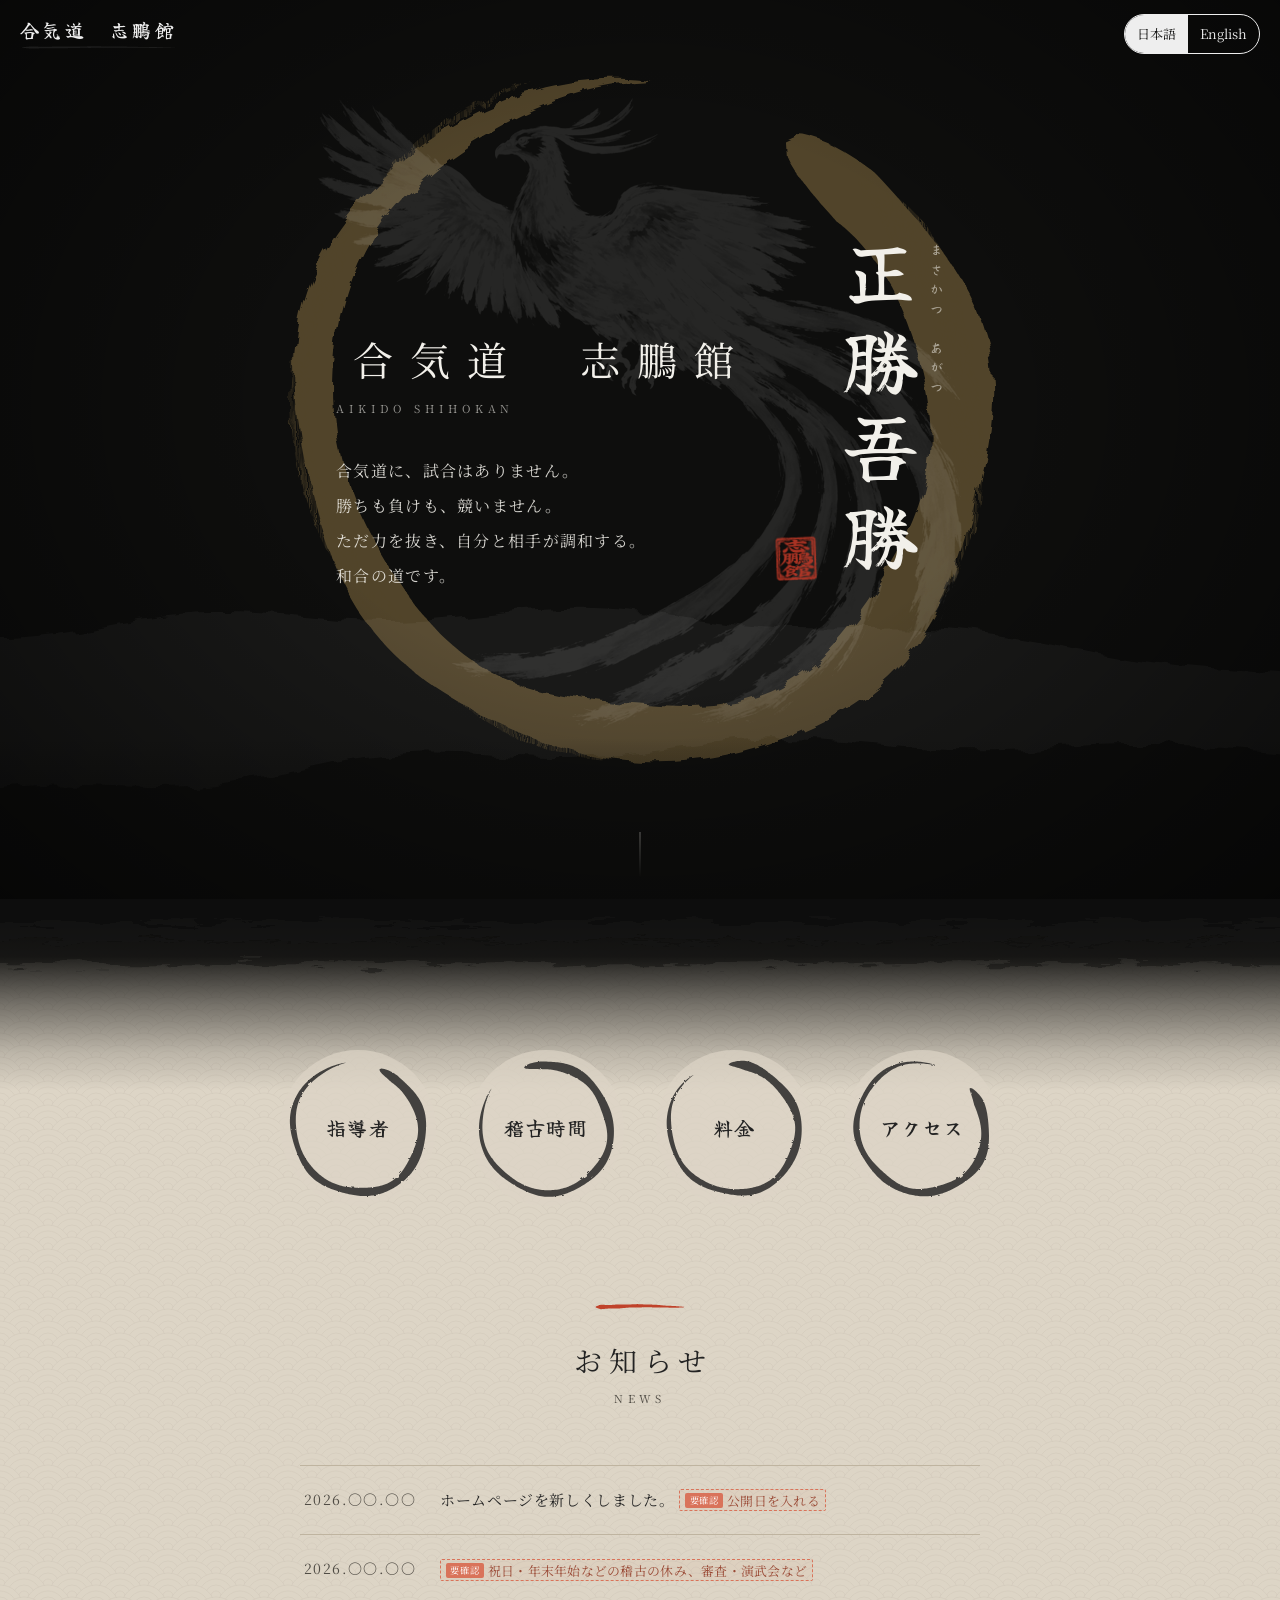
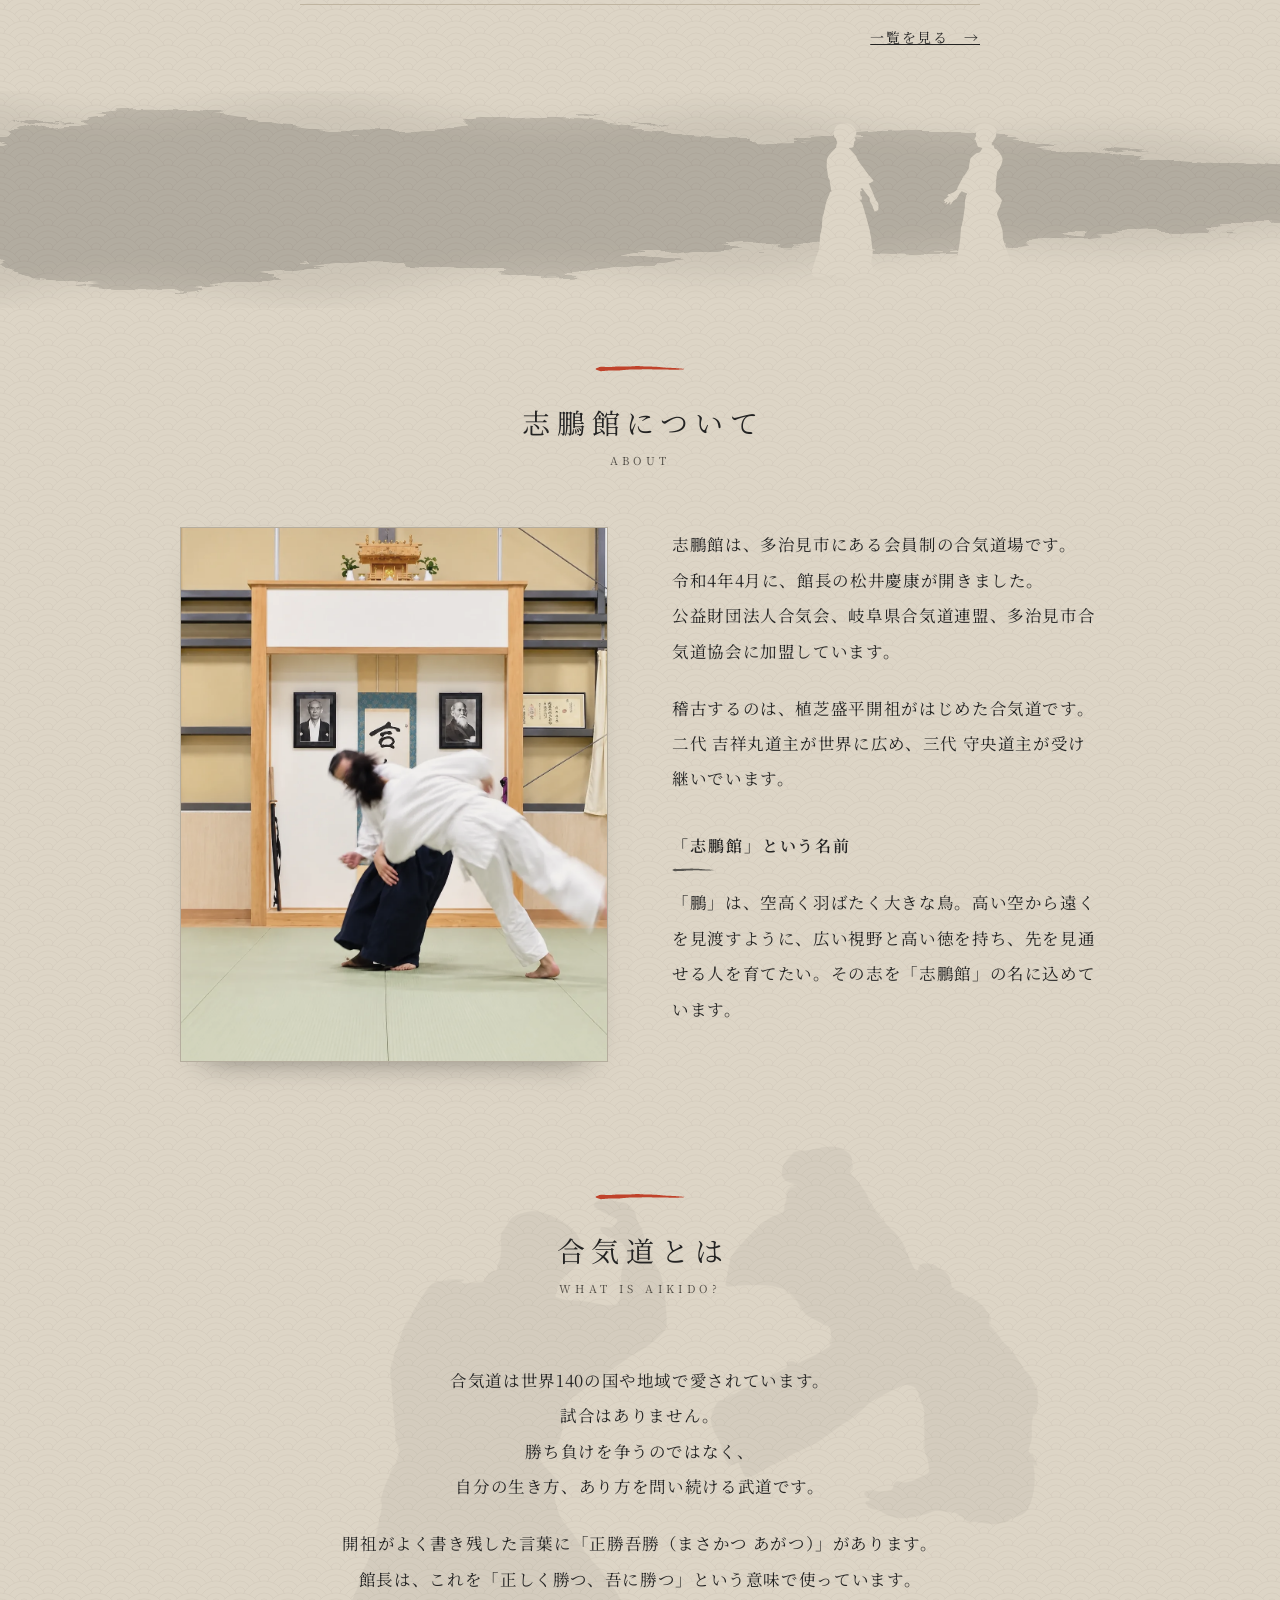
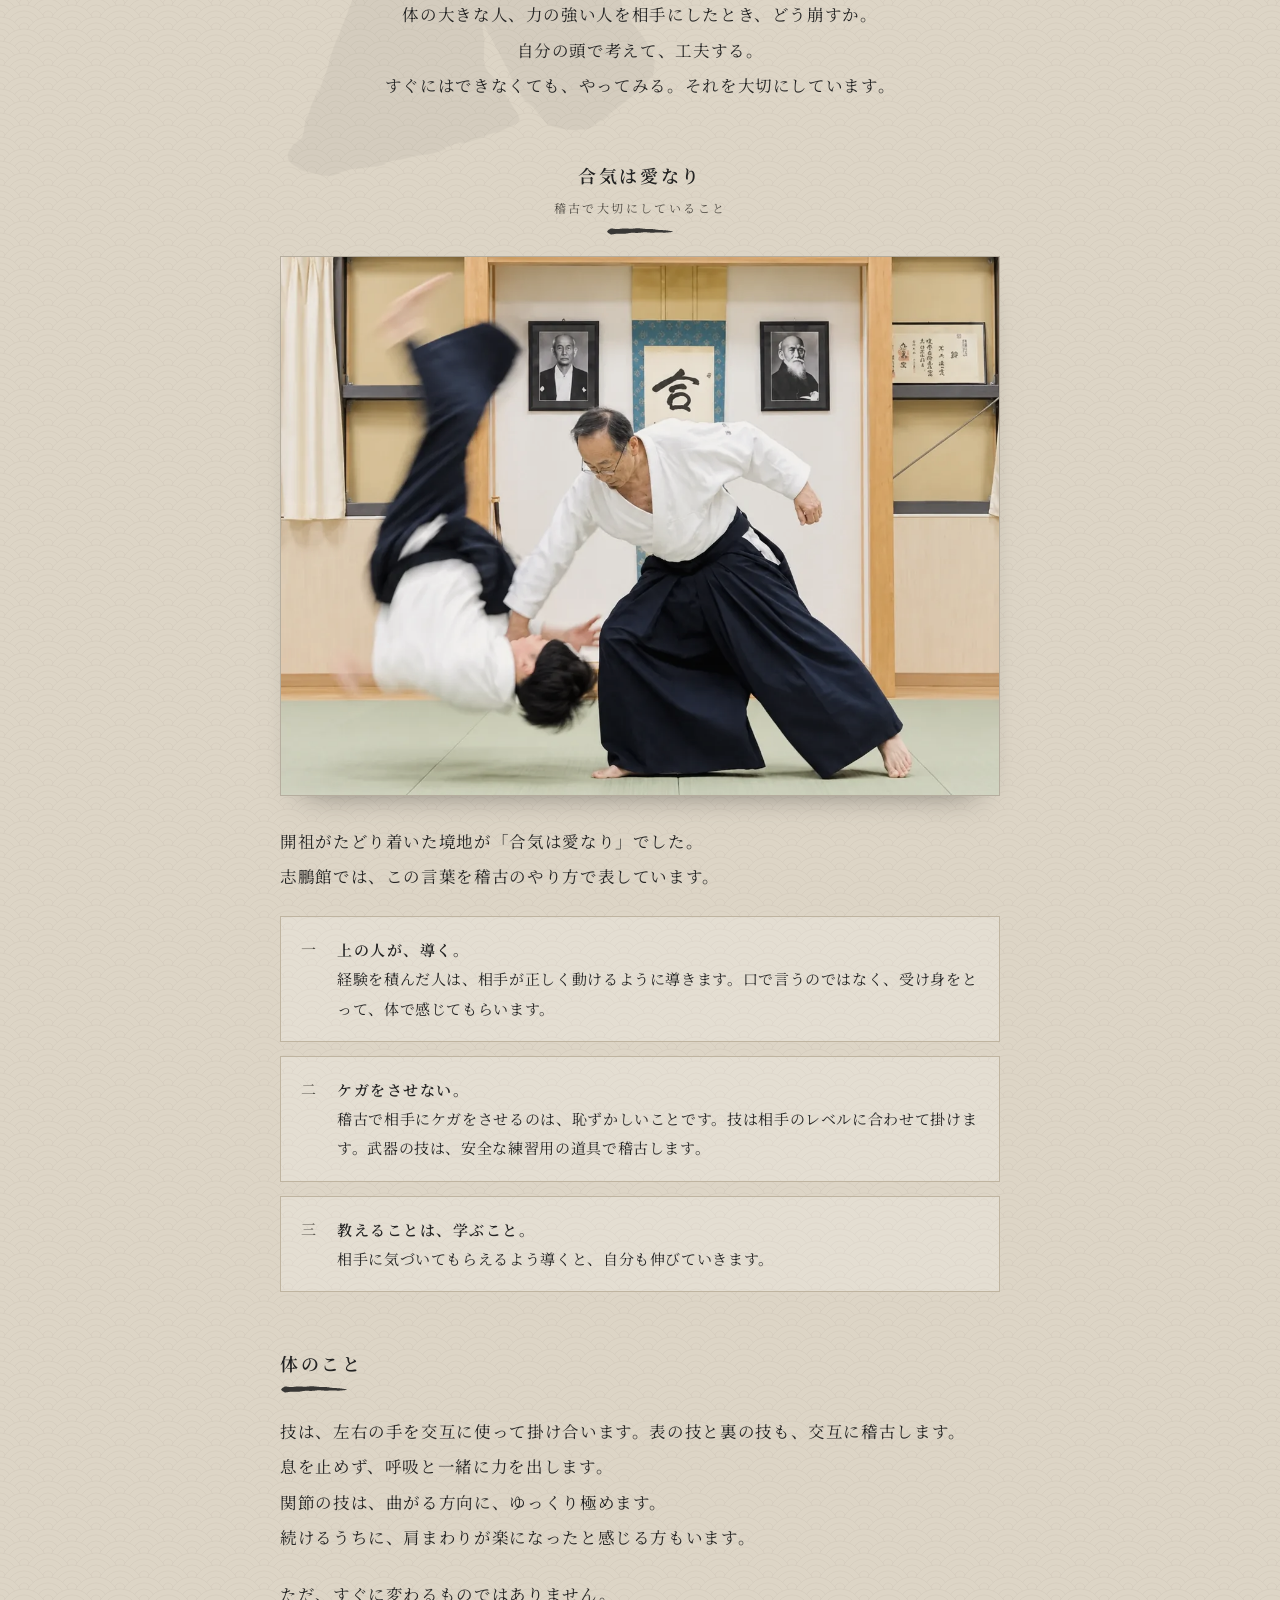
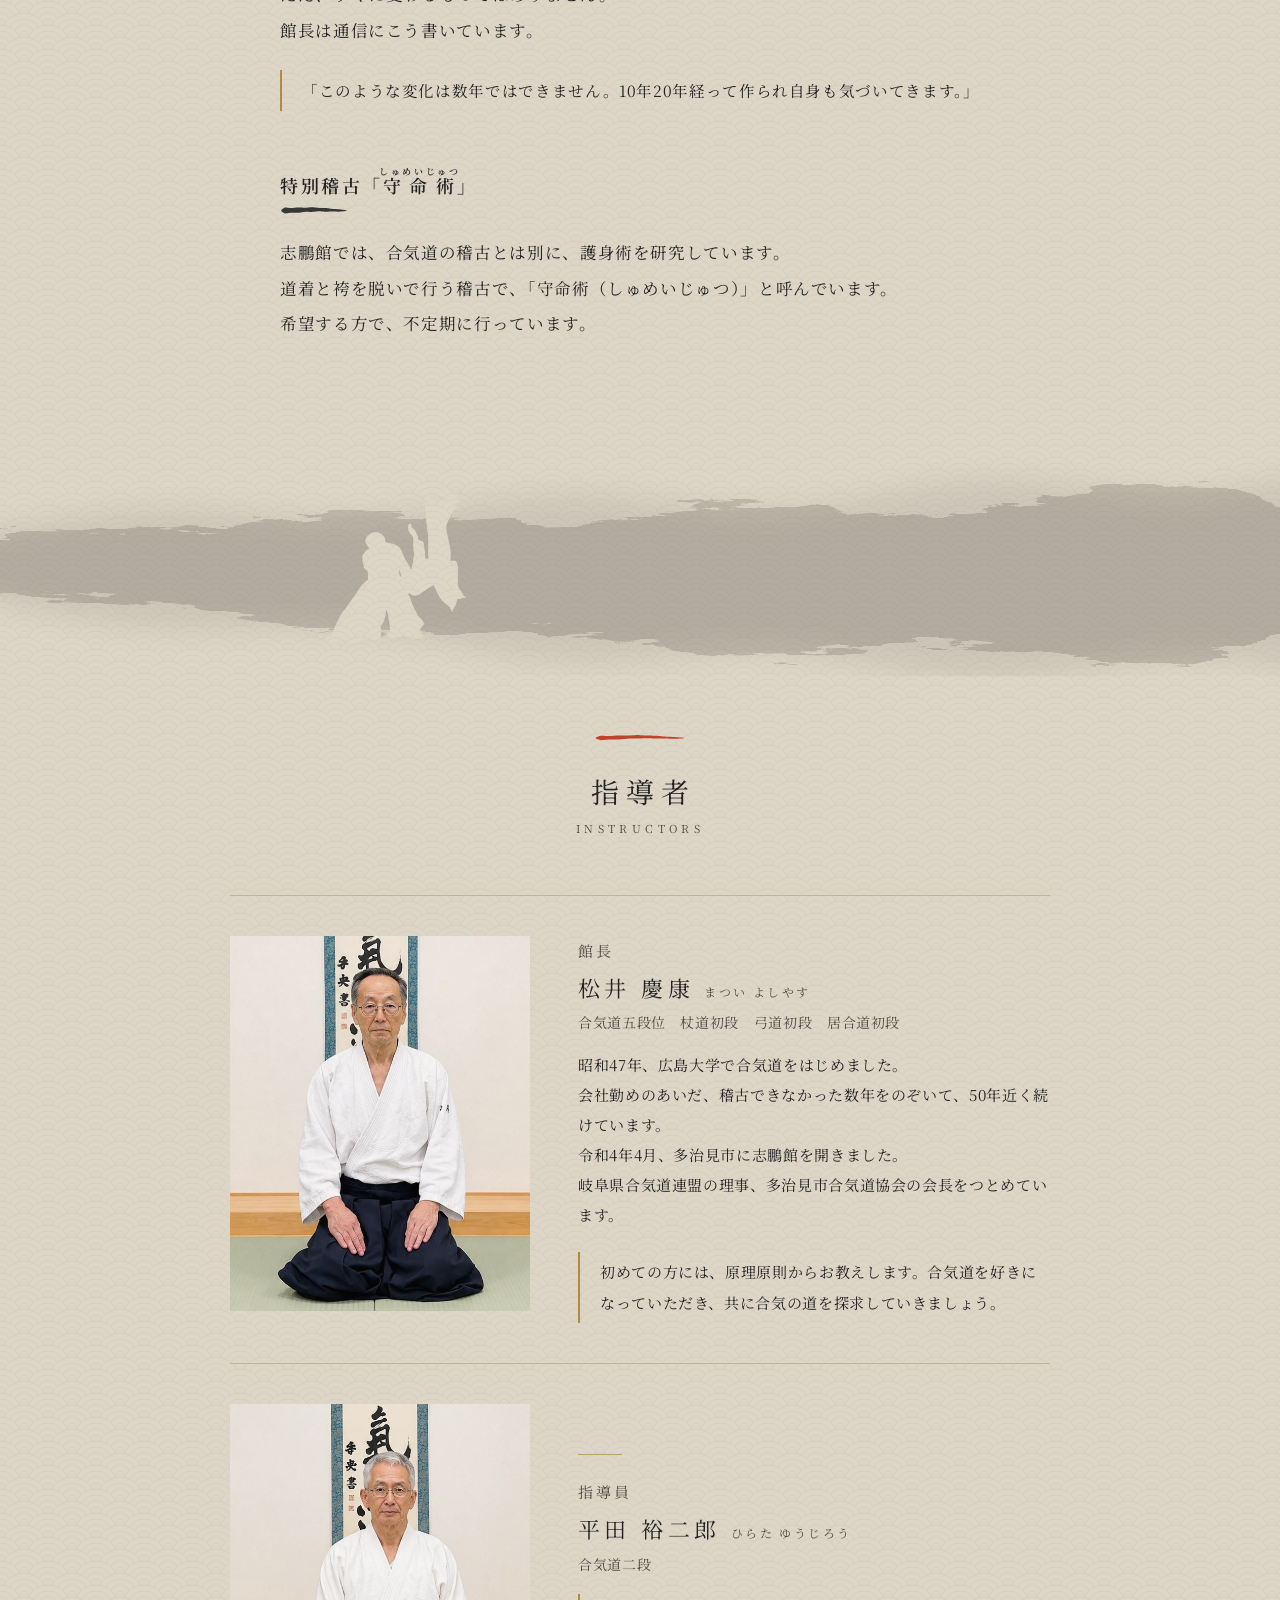
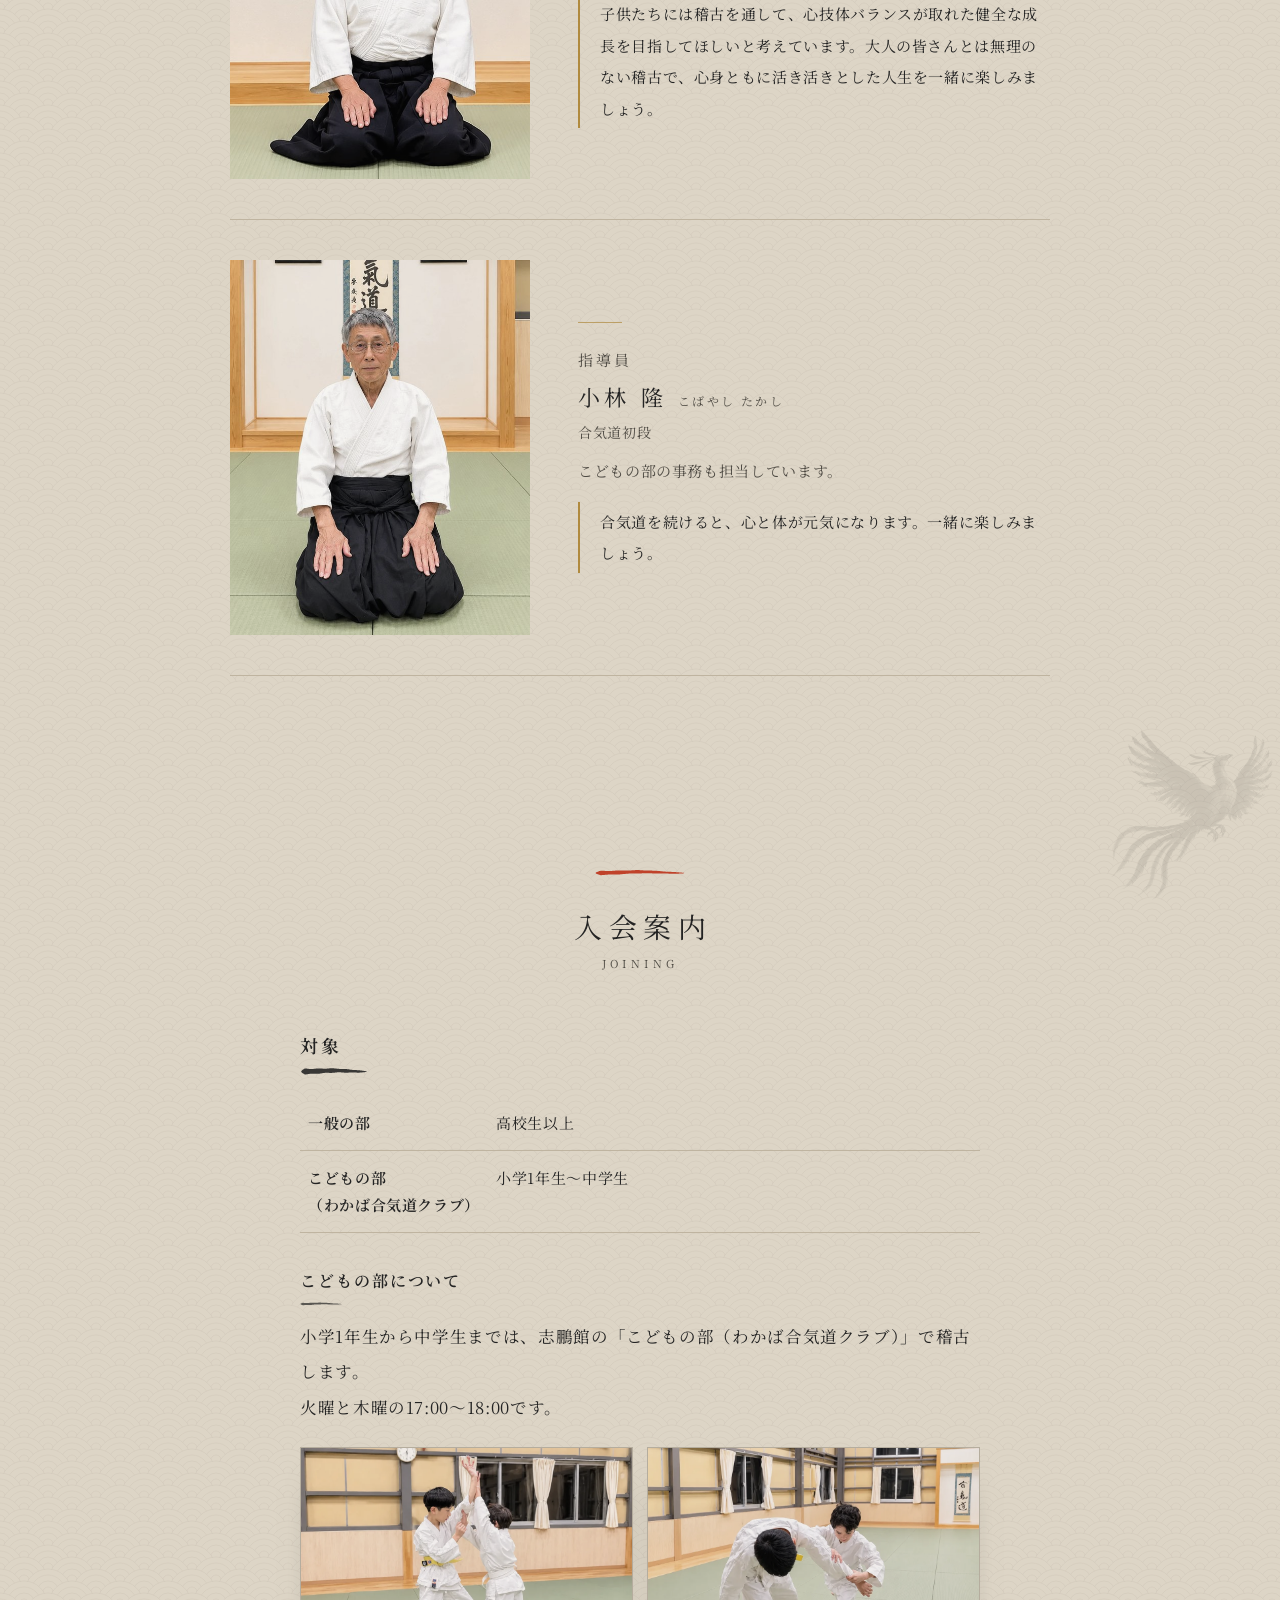
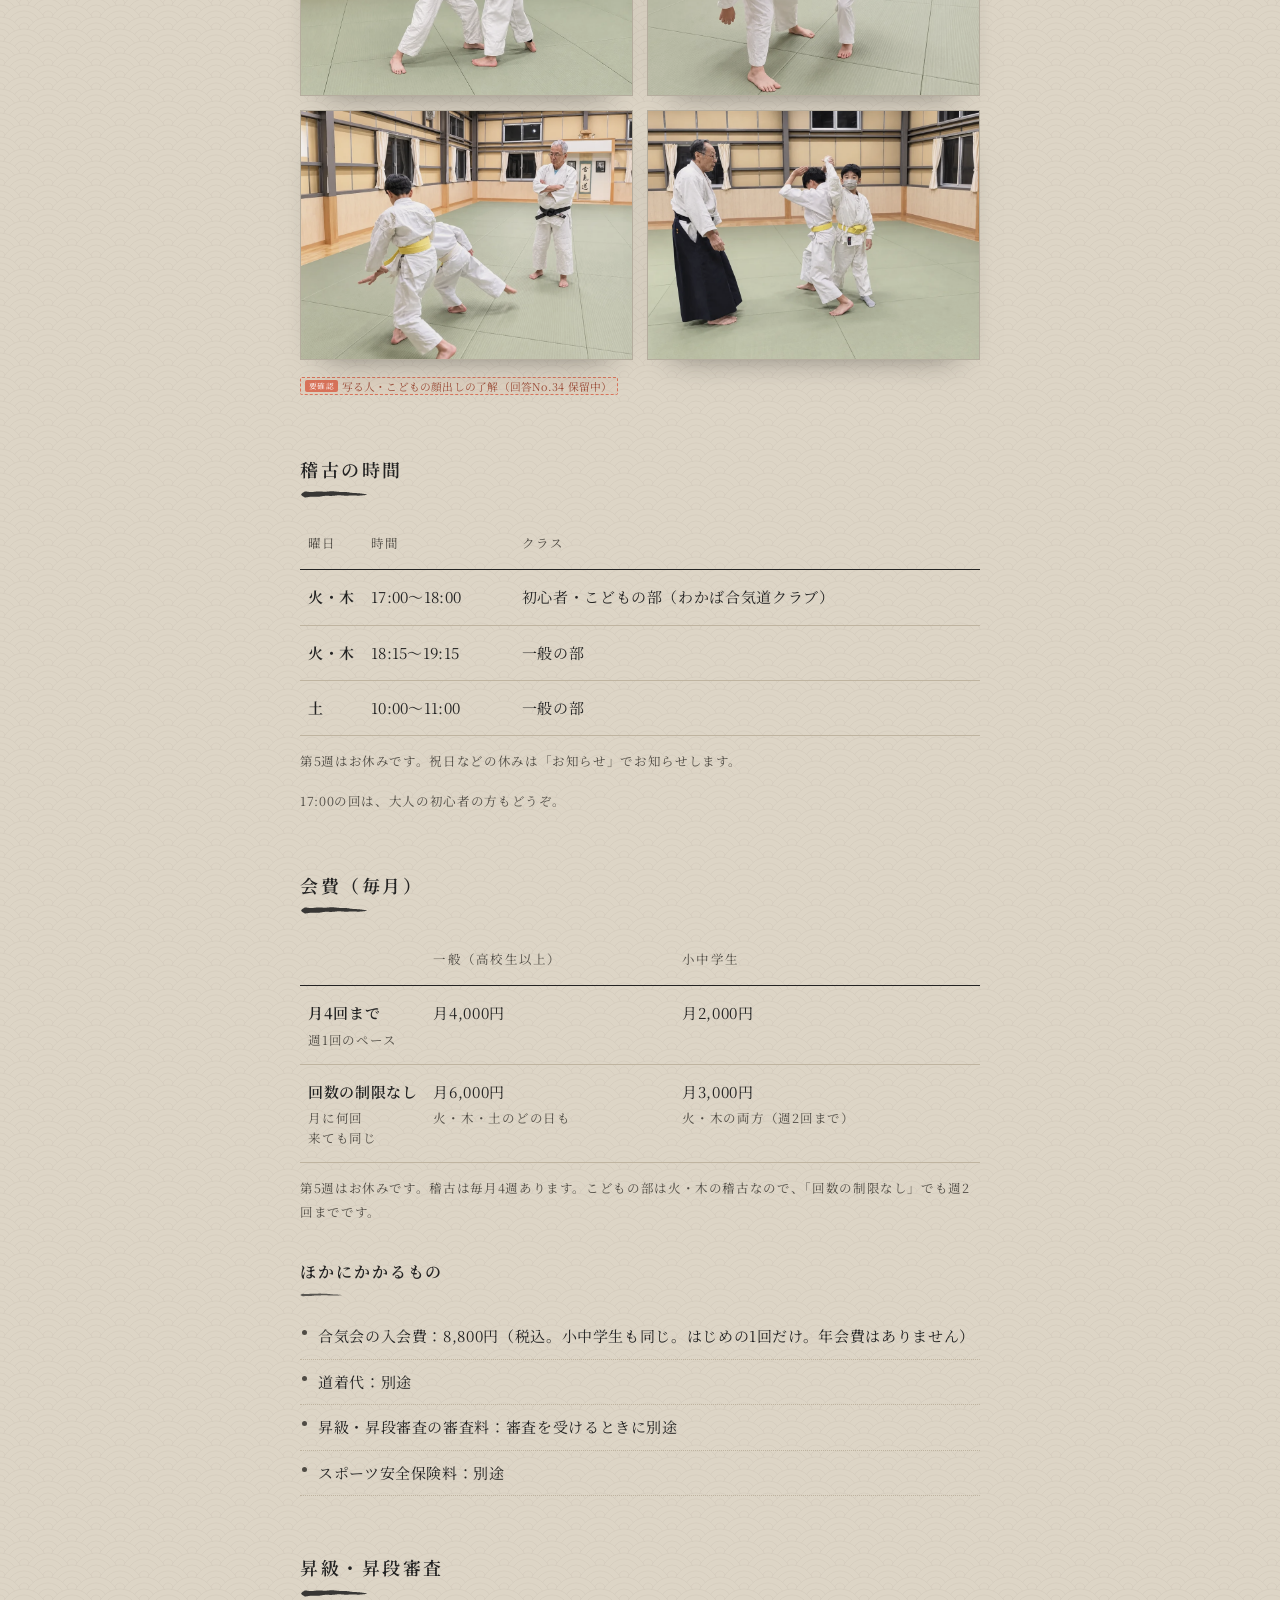
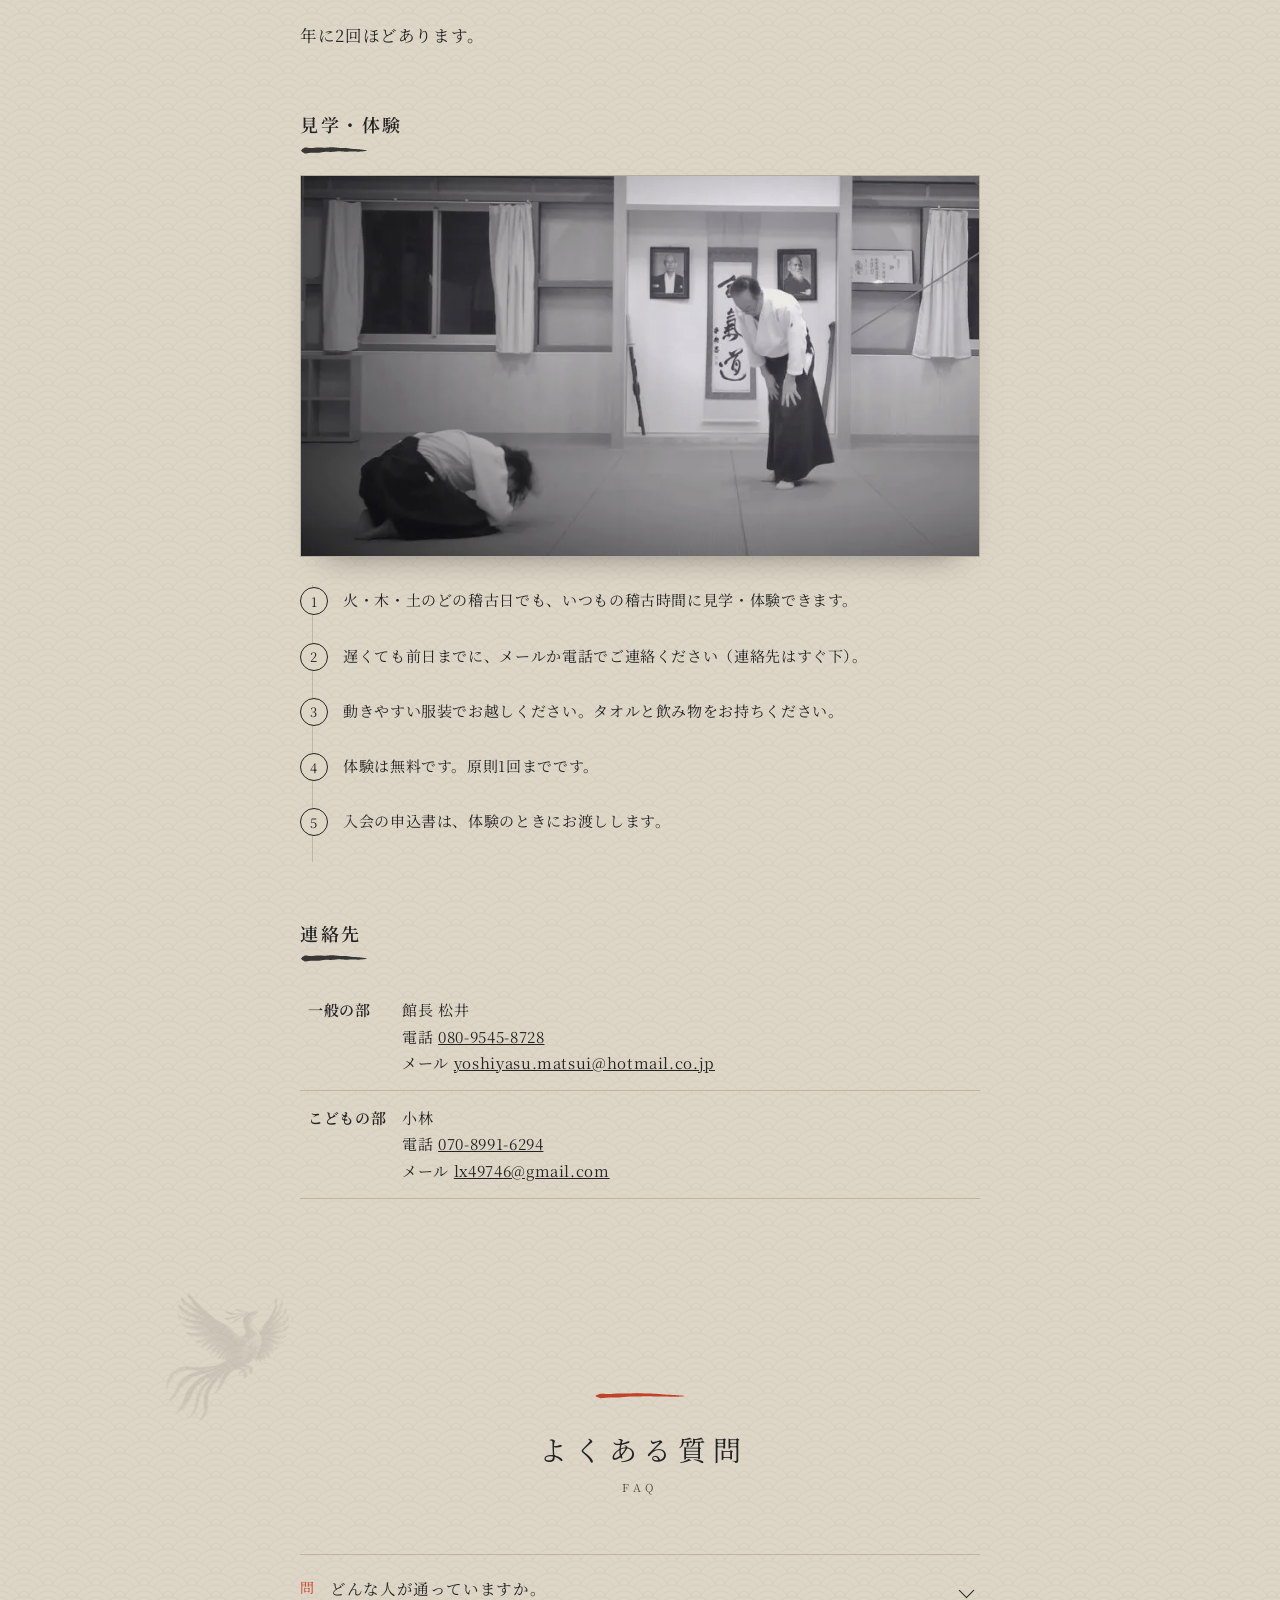
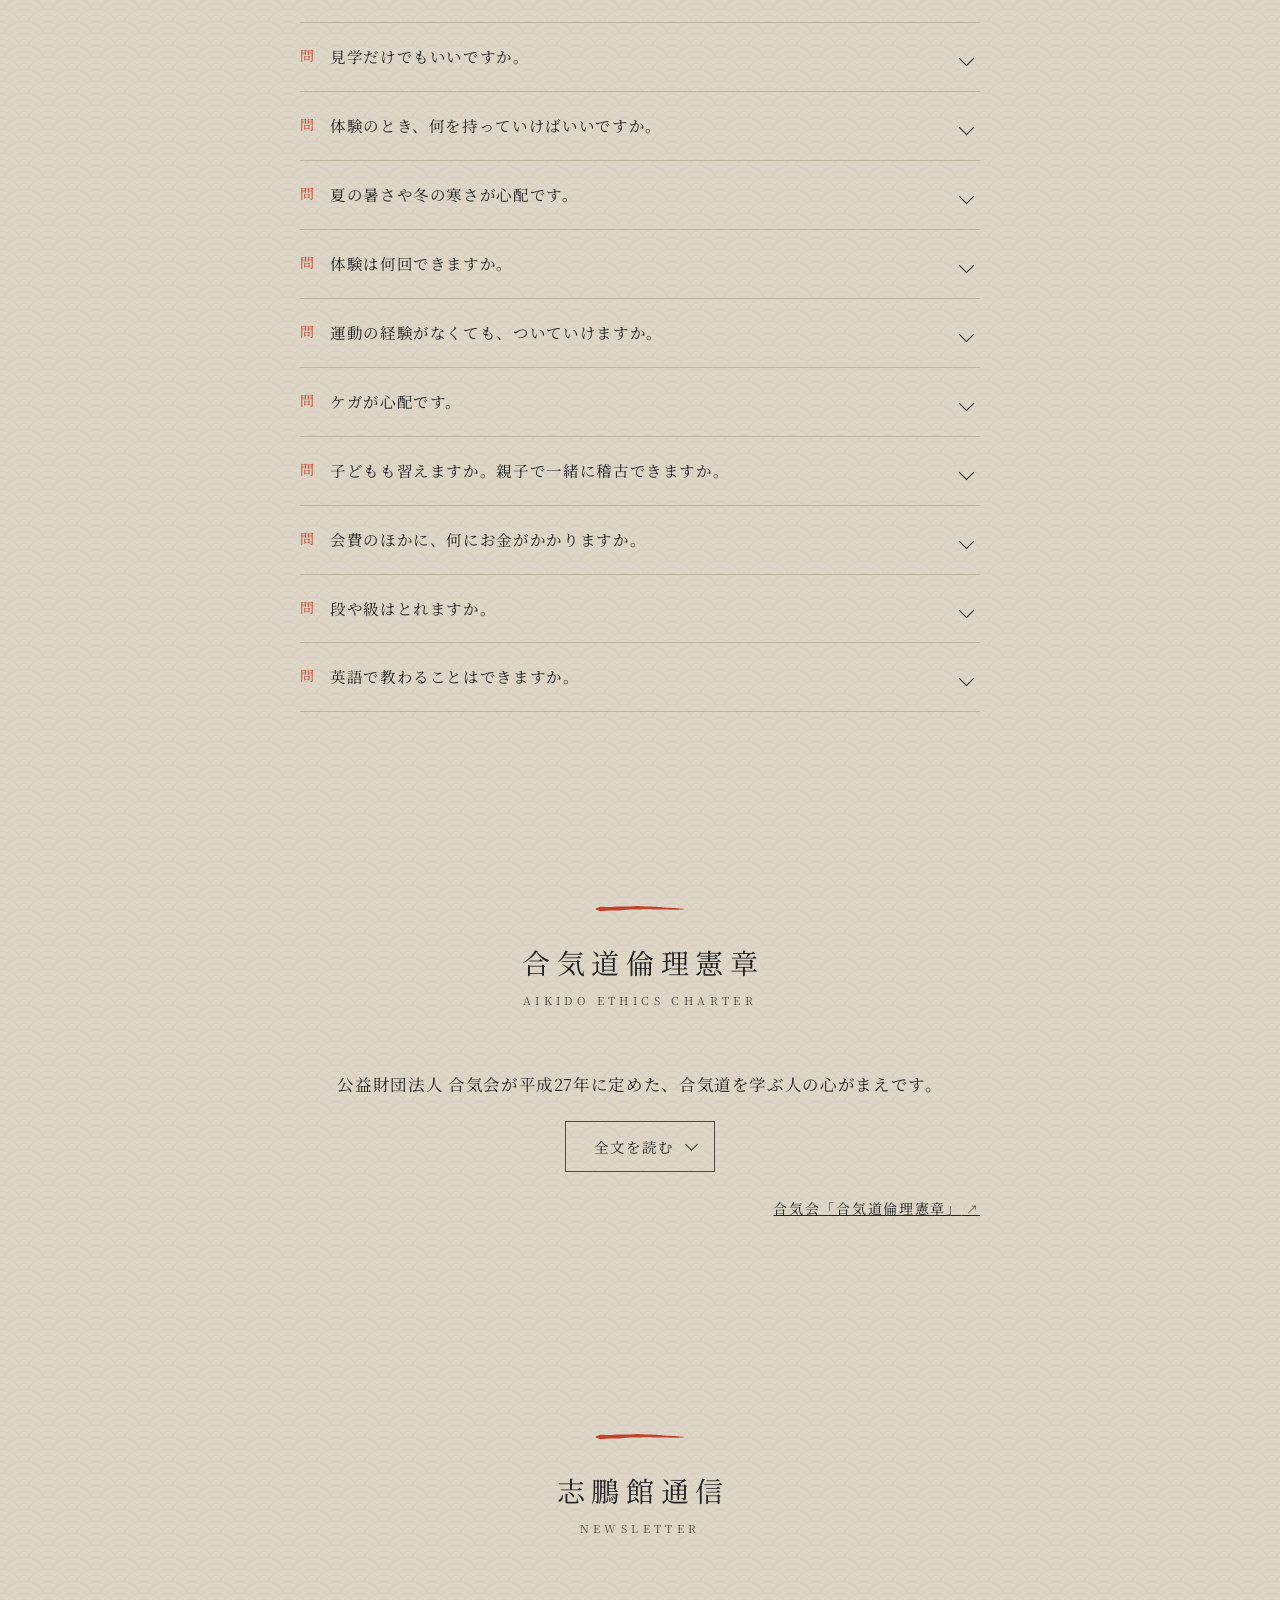
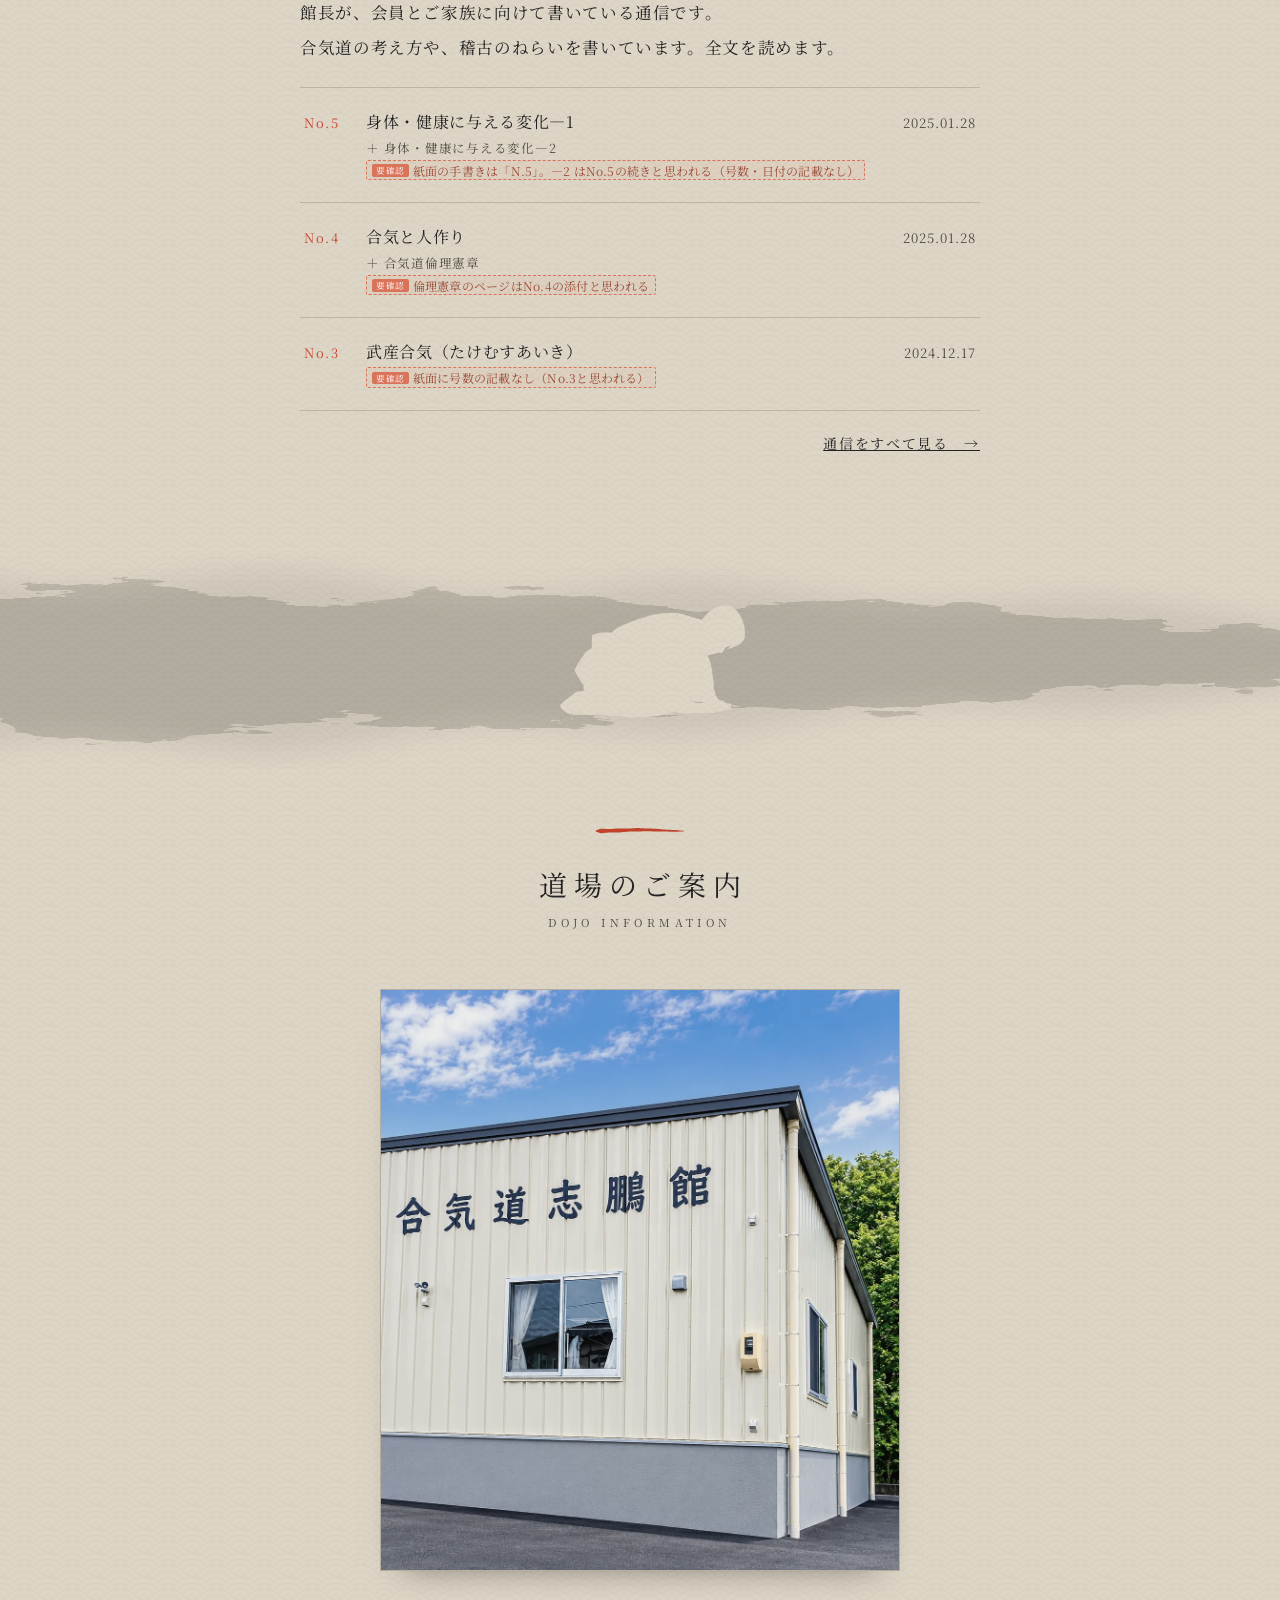
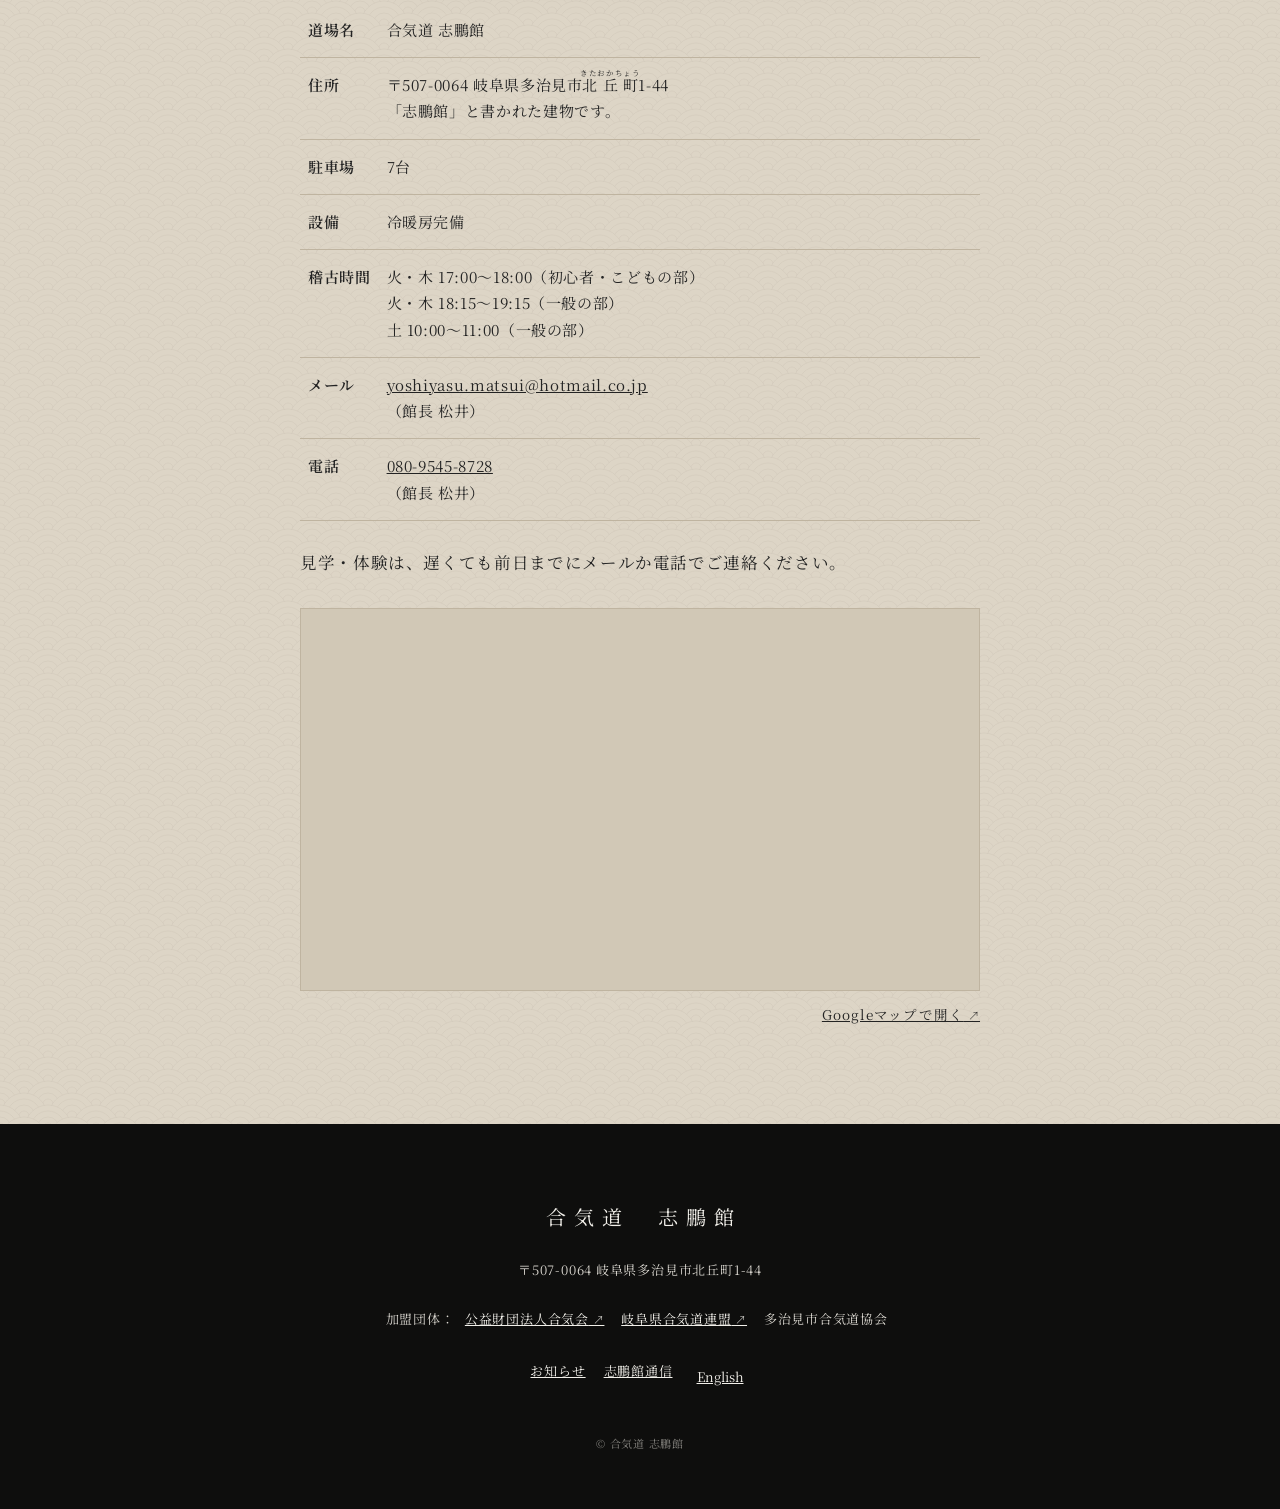
==== commit ebeea440: "合気会の入会費を8,800円（税込）に修正 Co-Authored-By: Claude Opus 5.5 <noreply@anthropic.com>" ====
--- a/index.html
+++ b/index.html
@@ -371,7 +371,7 @@
   <p class="note-small"><span class="ja">第5週はお休みです。稽古は毎月4週あります。こどもの部は火・木の稽古なので、「回数の制限なし」でも週2回までです。</span><span class="en">There is no class in the 5th week of the month, so there are 4 weeks of classes every month. The children's class meets on Tue and Thu only, so "unlimited" means up to twice a week for children.</span></p>
   <h4 class="fade"><span class="ja">ほかにかかるもの</span><span class="en">Other costs</span></h4>
   <ul class="costs fade">
-    <li><span class="ja">合気会の入会費：8,500円（小中学生も同じ。はじめの1回だけ。年会費はありません）</span><span class="en">Aikikai registration fee: ¥8,500, also for children (one time only — no annual fee)</span></li>
+    <li><span class="ja">合気会の入会費：8,800円（税込。小中学生も同じ。はじめの1回だけ。年会費はありません）</span><span class="en">Aikikai registration fee: ¥8,800 including tax, also for children (one time only — no annual fee)</span></li>
     <li><span class="ja">道着代：別途</span><span class="en">Uniform (dogi): separate cost</span></li>
     <li><span class="ja">昇級・昇段審査の審査料：審査を受けるときに別途</span><span class="en">Grading exam fee: separate cost, only when you take an exam</span></li>
     <li><span class="ja">スポーツ安全保険料：別途</span><span class="en">Sports safety insurance: separate cost</span></li>
@@ -440,7 +440,7 @@
     </details>
     <details>
       <summary><span class="ja">会費のほかに、何にお金がかかりますか。</span><span class="en">Are there other costs besides the monthly fee?</span></summary>
-      <div class="a"><span class="ja">合気会の入会費8,500円（はじめの1回だけ）、道着代、審査を受けるときの審査料、スポーツ安全保険料です。年会費と家族割はありません。</span><span class="en">The Aikikai registration fee of ¥8,500 (one time only), a uniform, an exam fee when you take a grading, and sports safety insurance. There is no annual fee and no family discount.</span></div>
+      <div class="a"><span class="ja">合気会の入会費8,800円（税込・はじめの1回だけ）、道着代、審査を受けるときの審査料、スポーツ安全保険料です。年会費と家族割はありません。</span><span class="en">The Aikikai registration fee of ¥8,800 including tax (one time only), a uniform, an exam fee when you take a grading, and sports safety insurance. There is no annual fee and no family discount.</span></div>
     </details>
     <details>
       <summary><span class="ja">段や級はとれますか。</span><span class="en">Can I take grading exams?</span></summary>
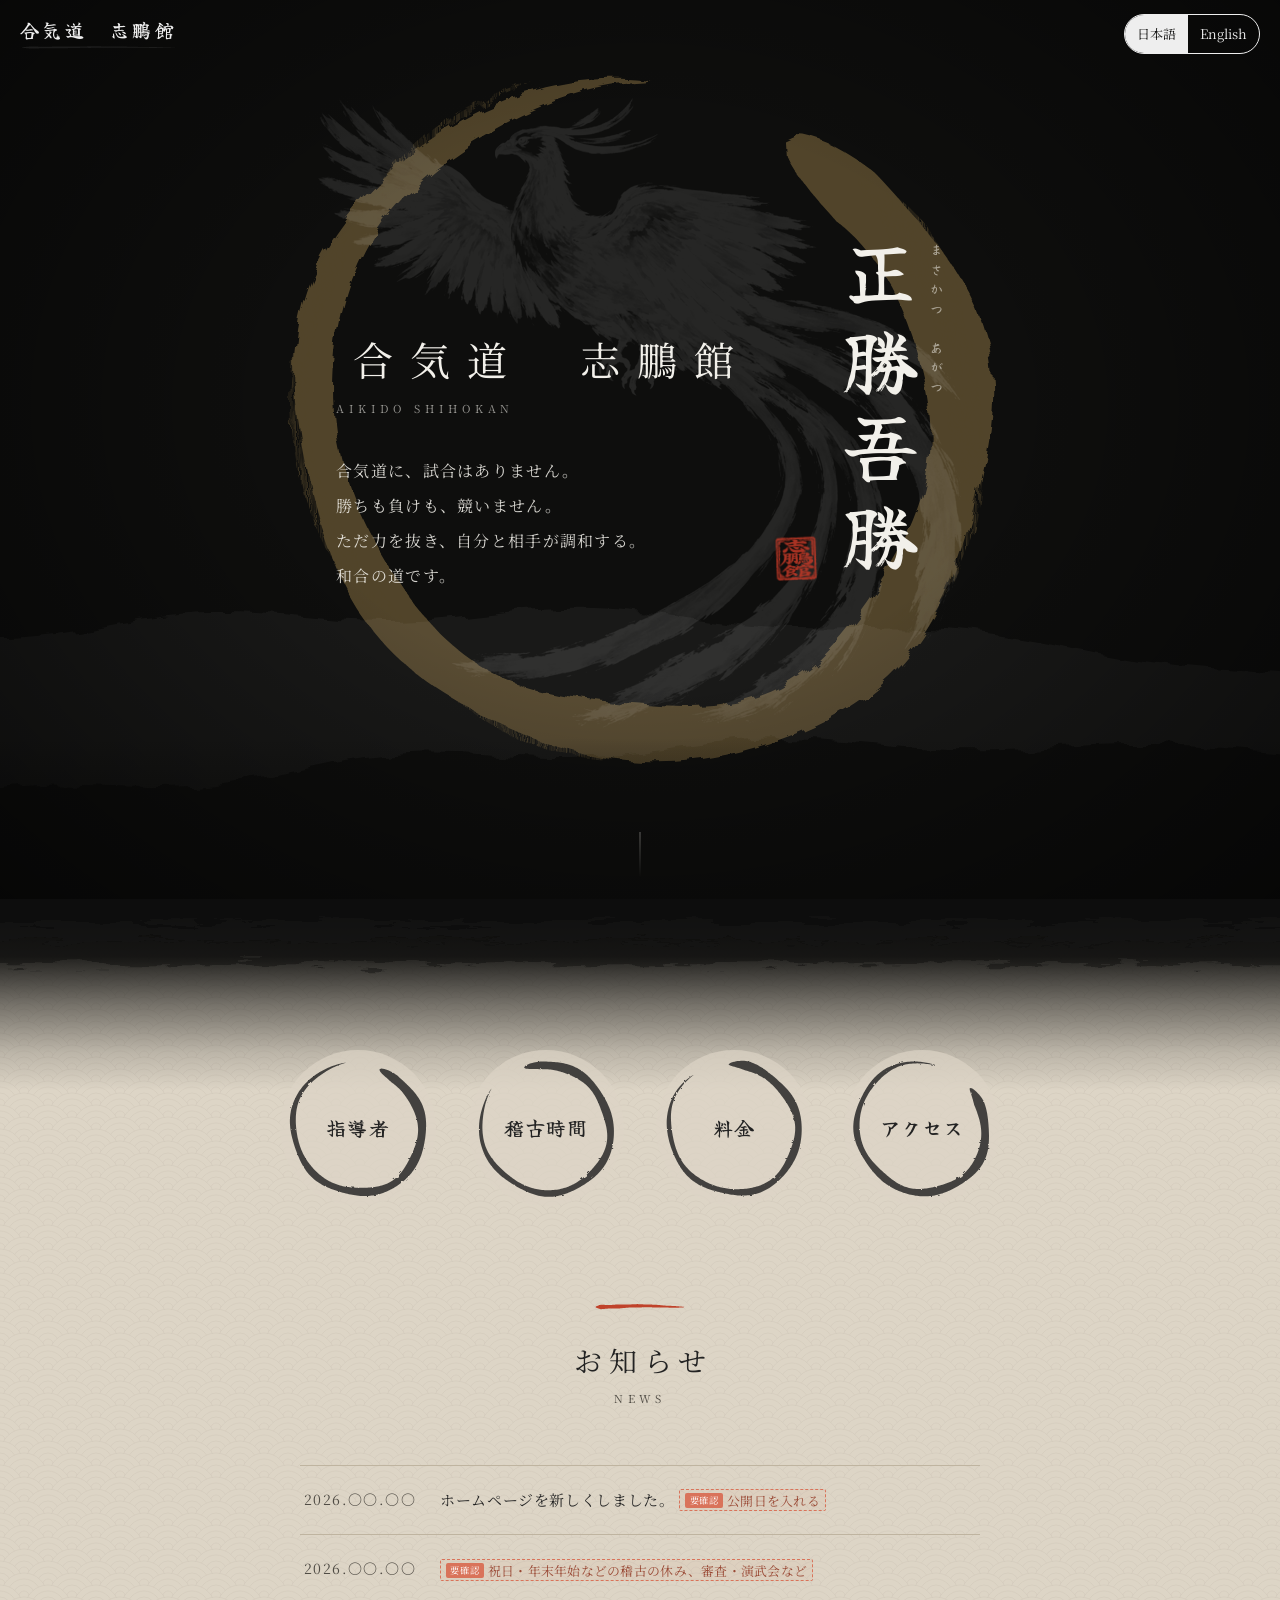
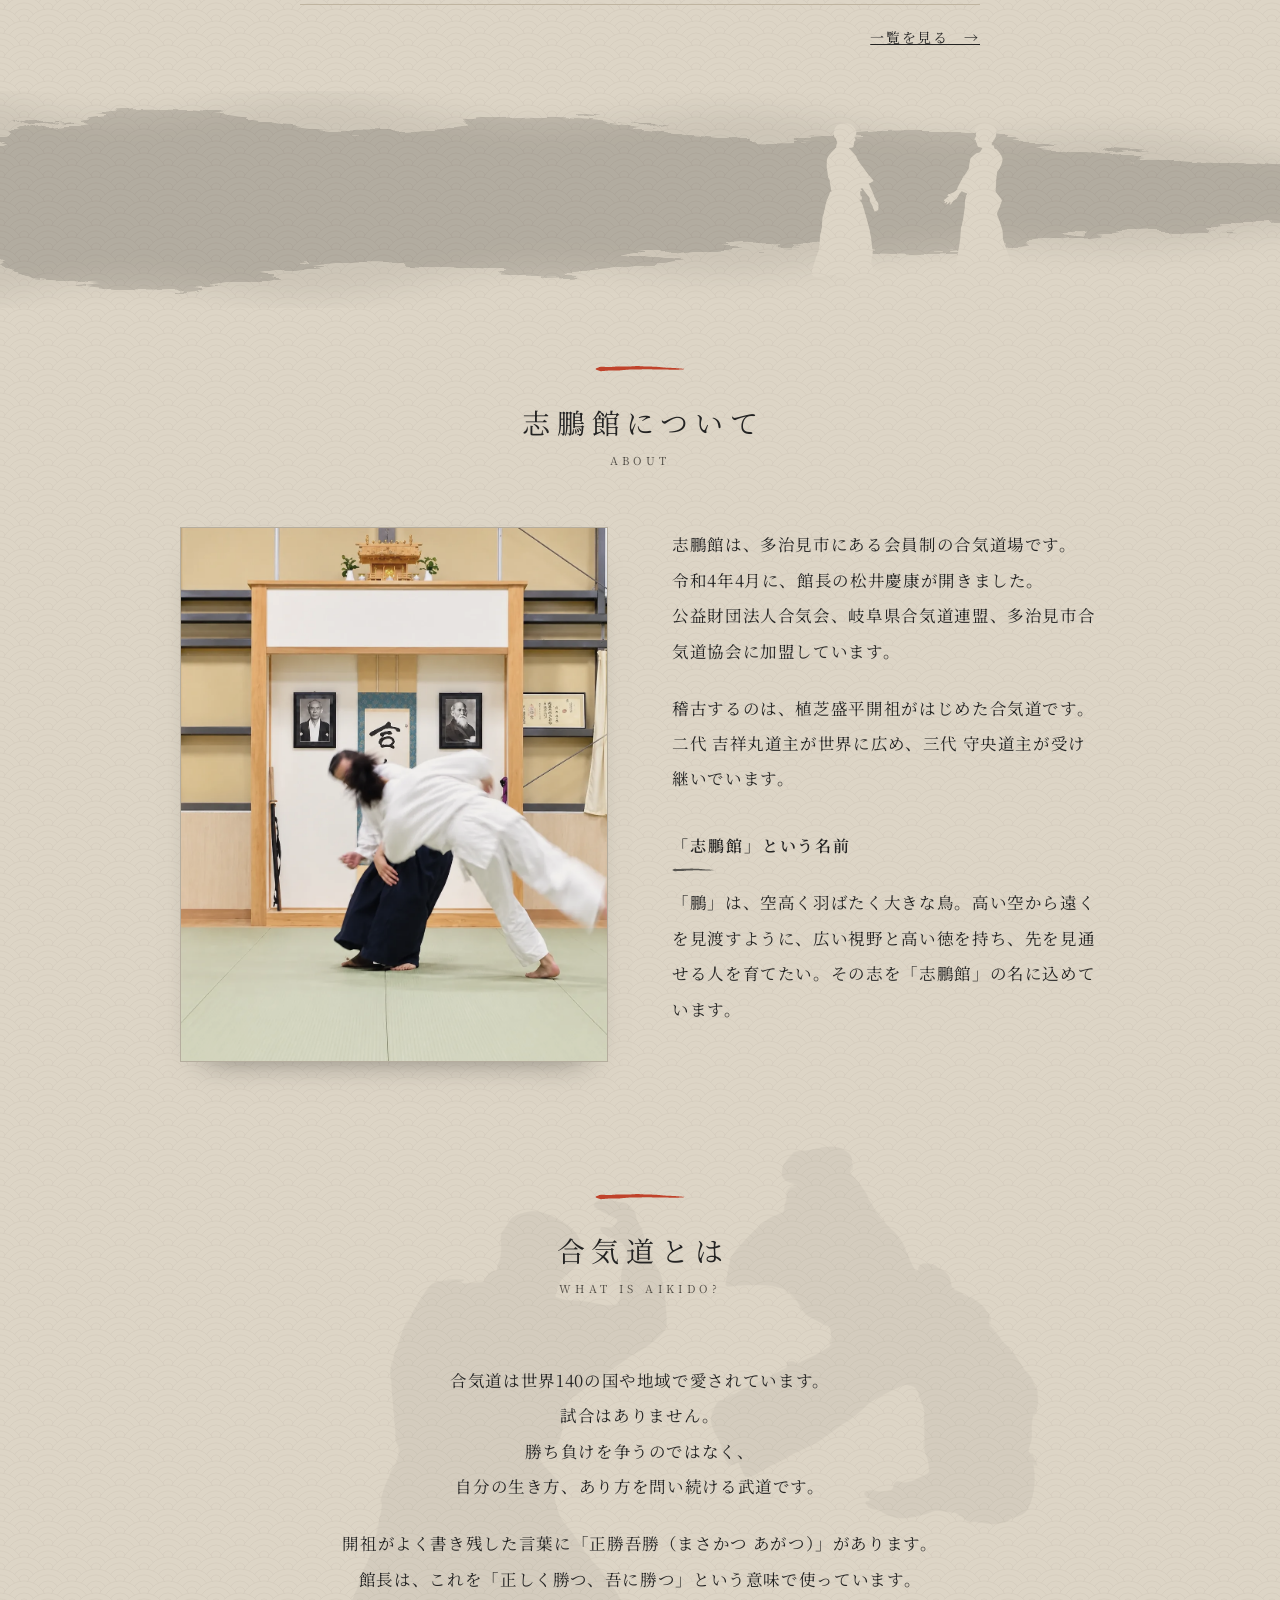
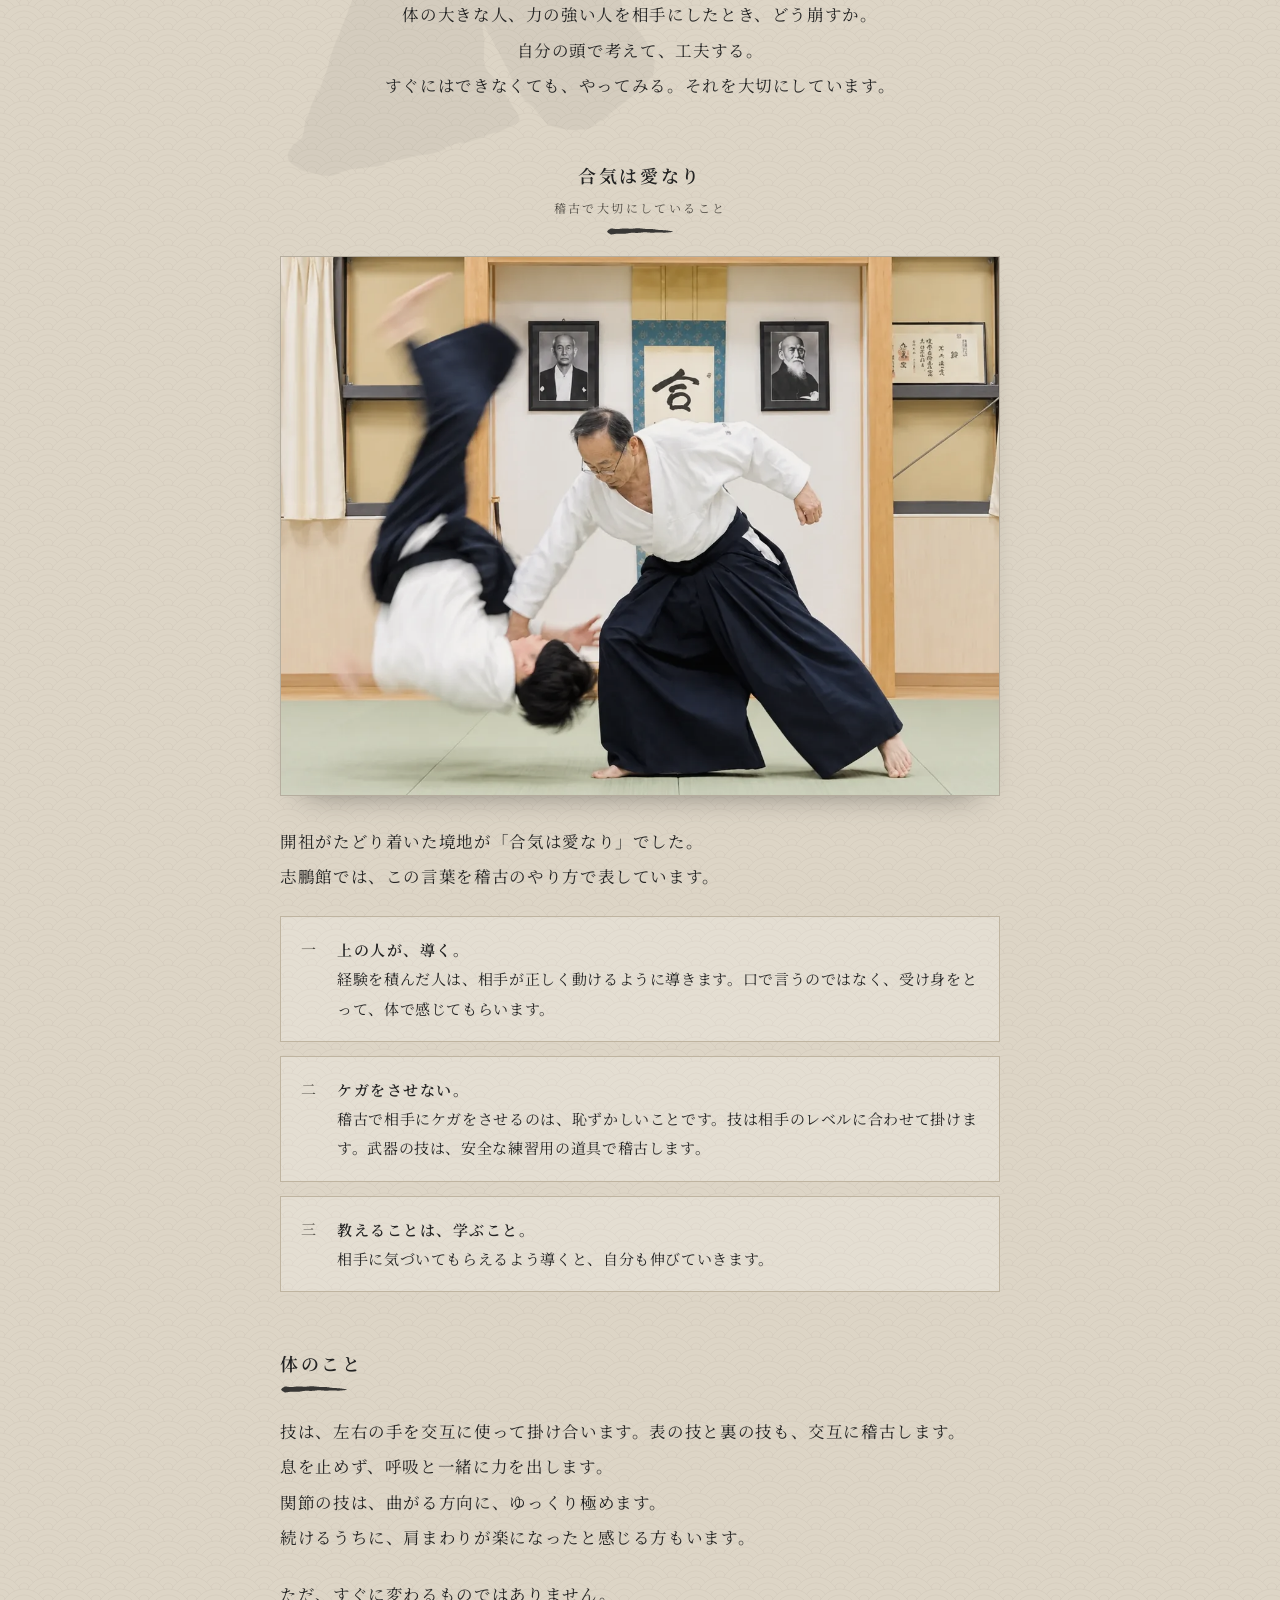
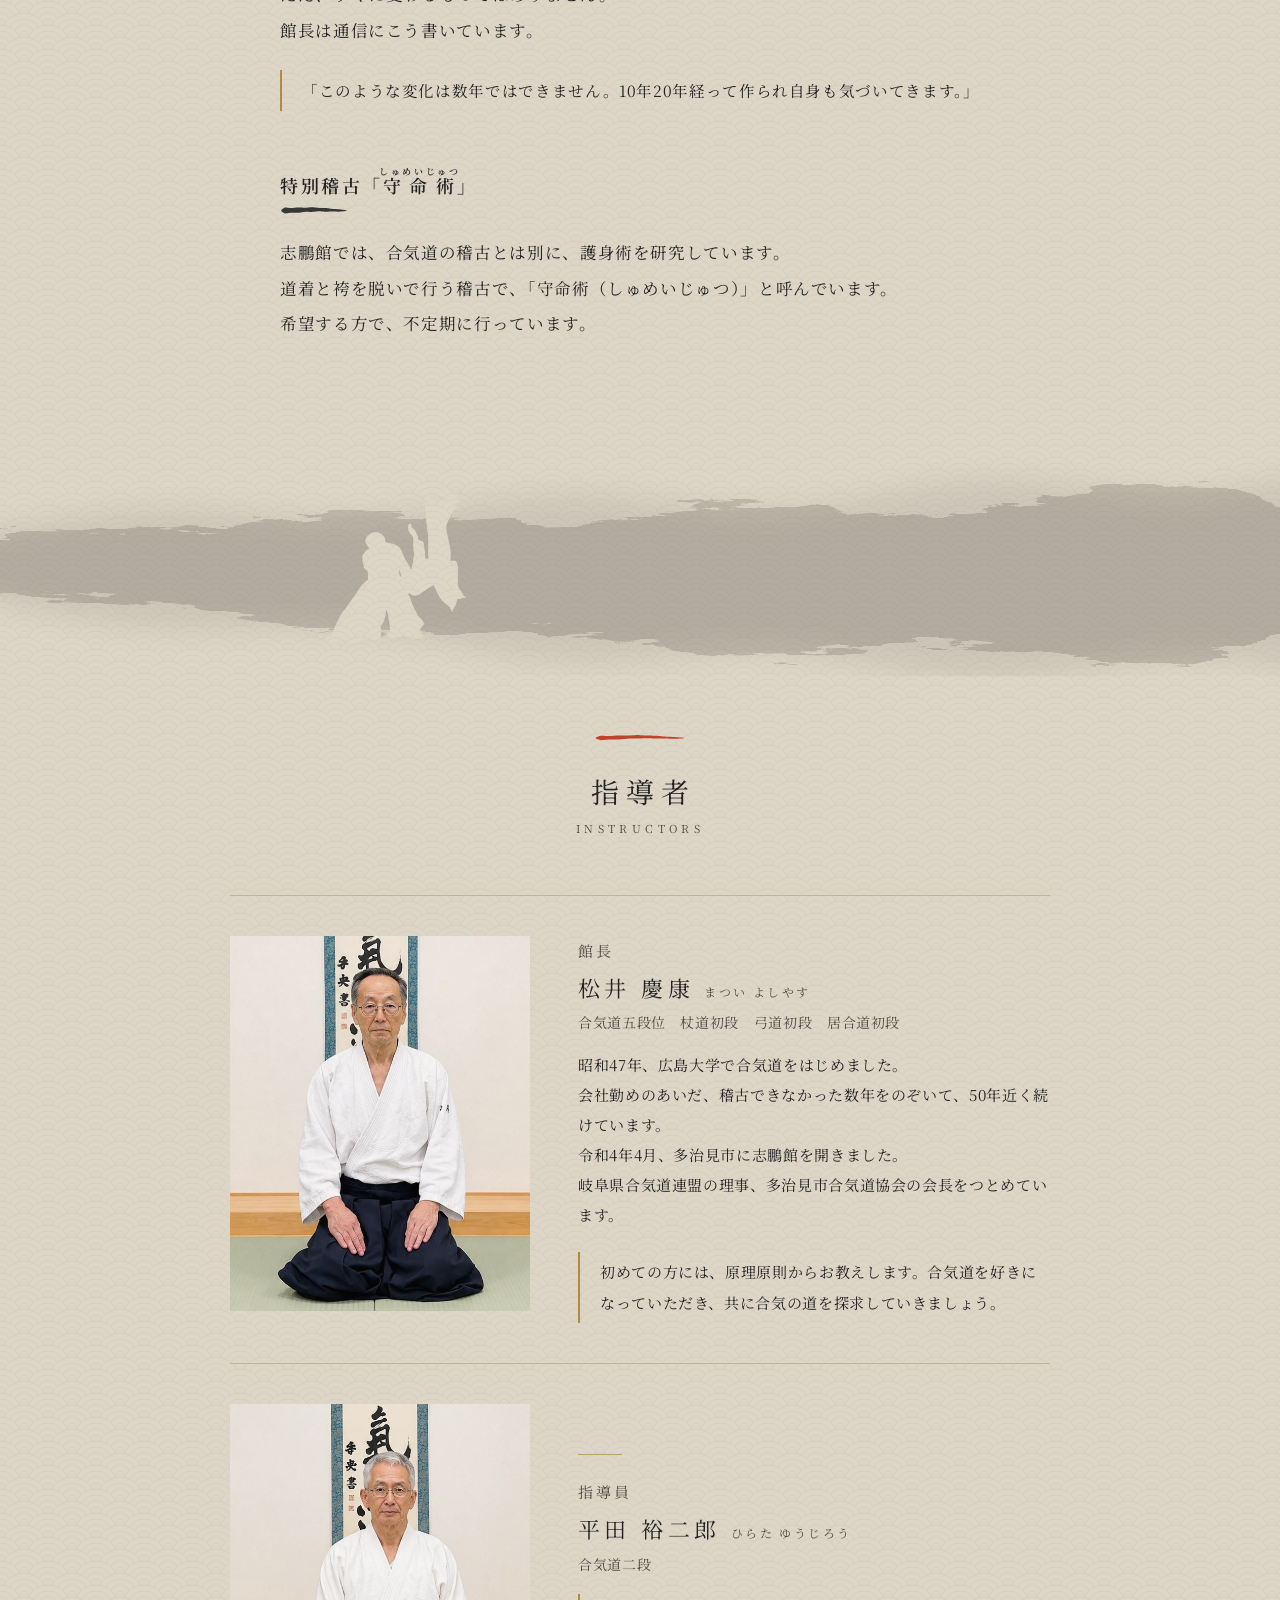
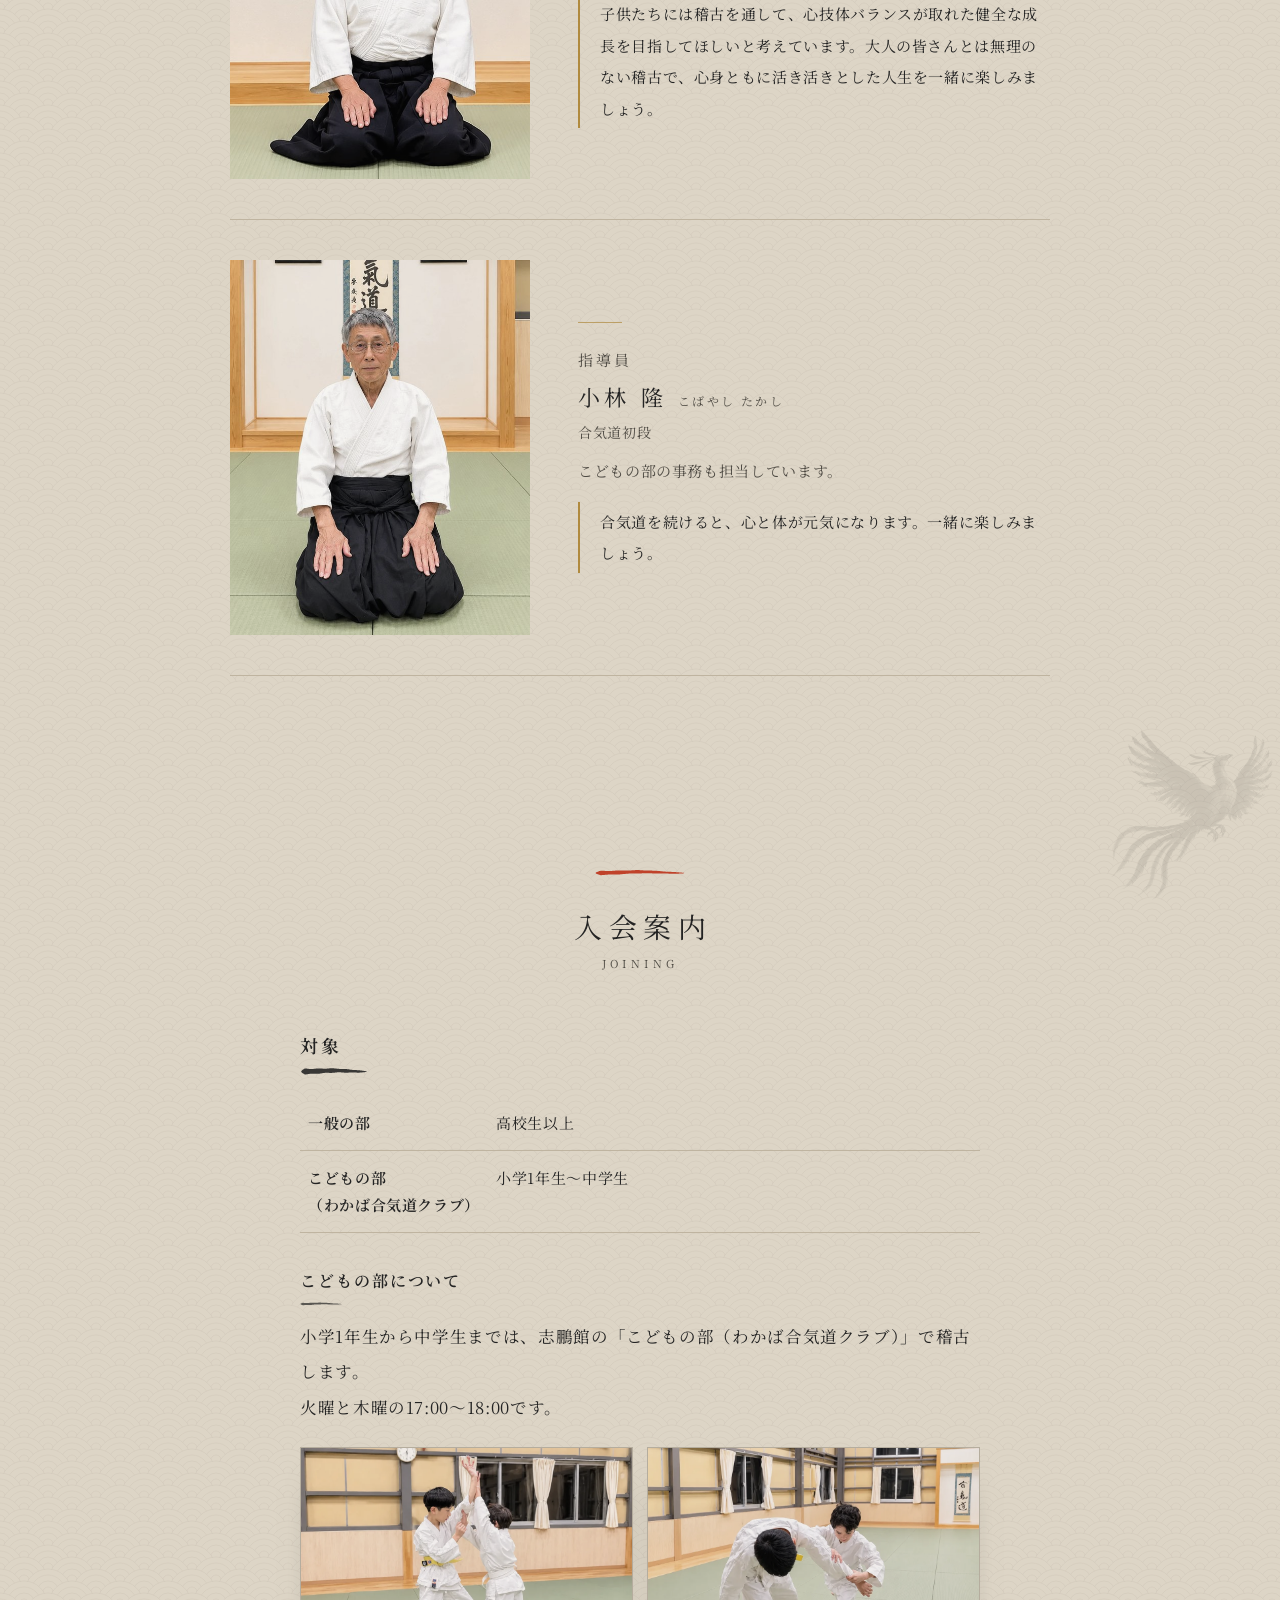
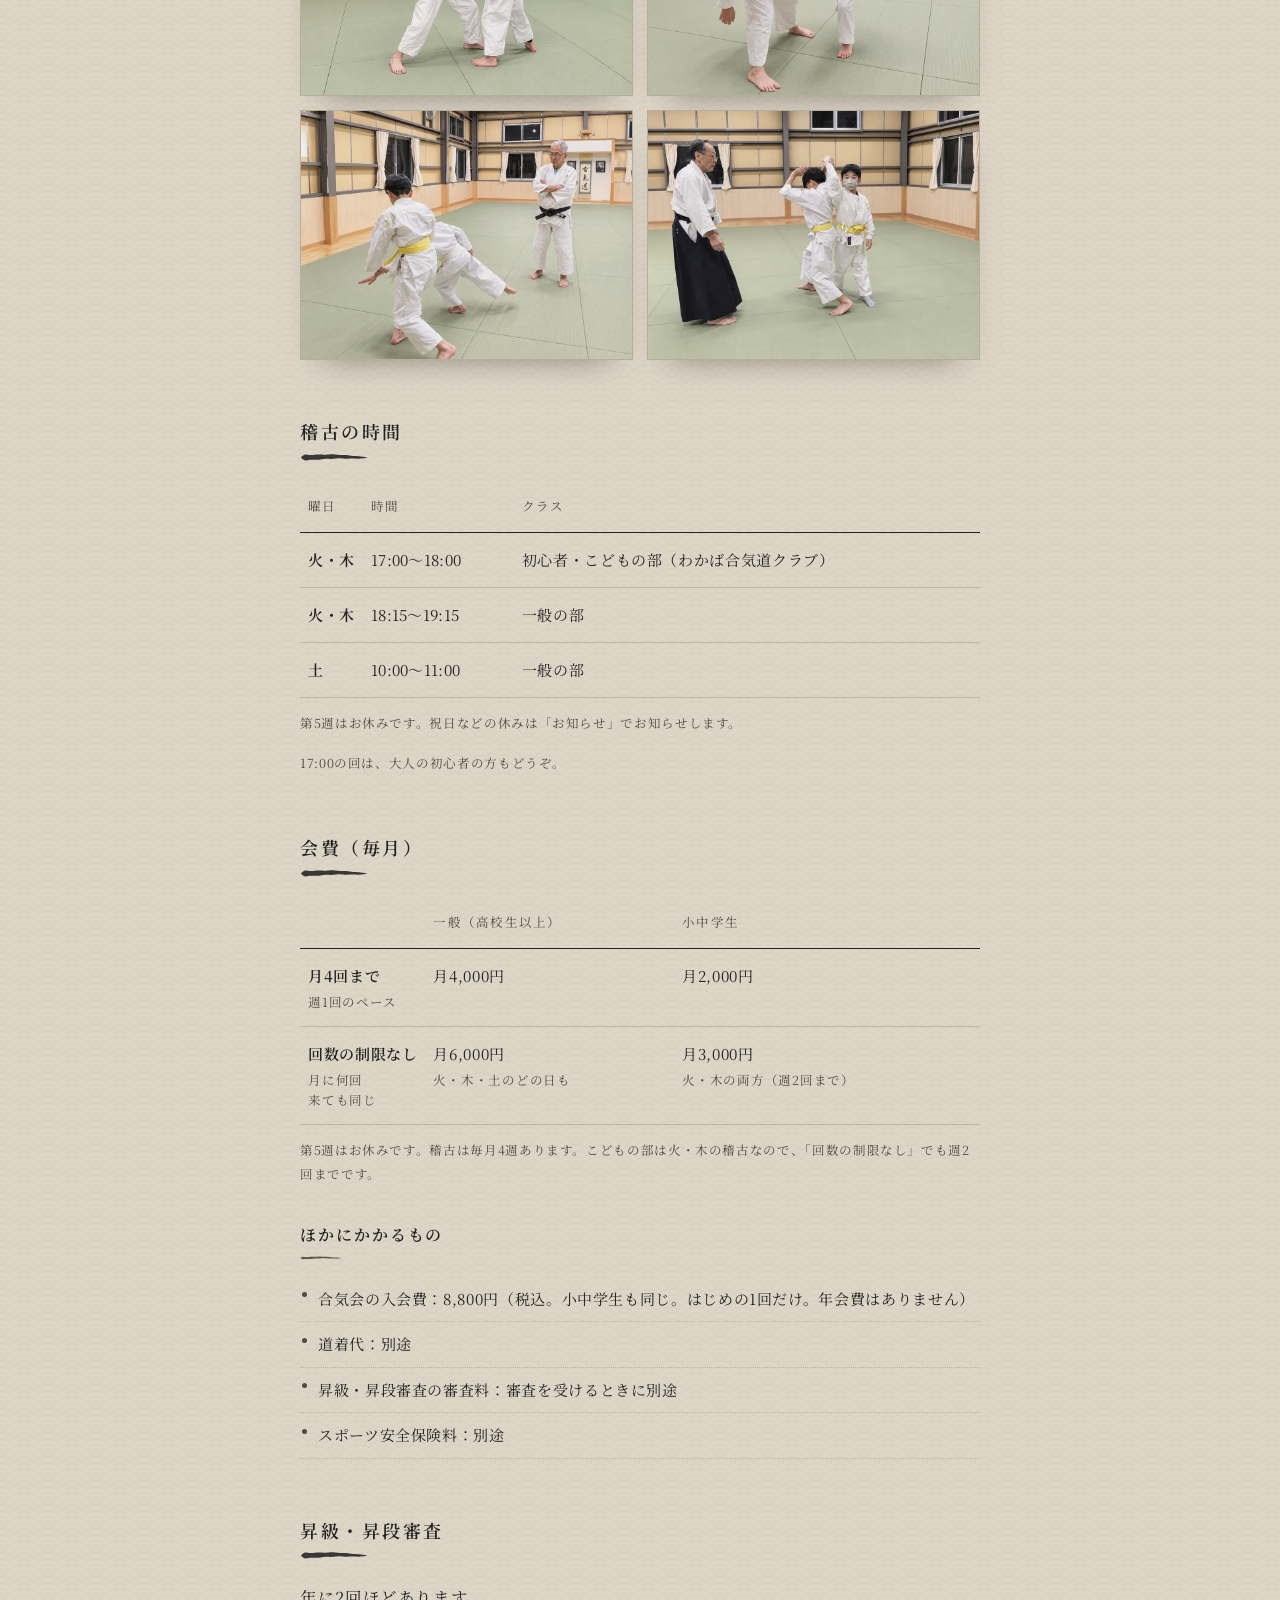
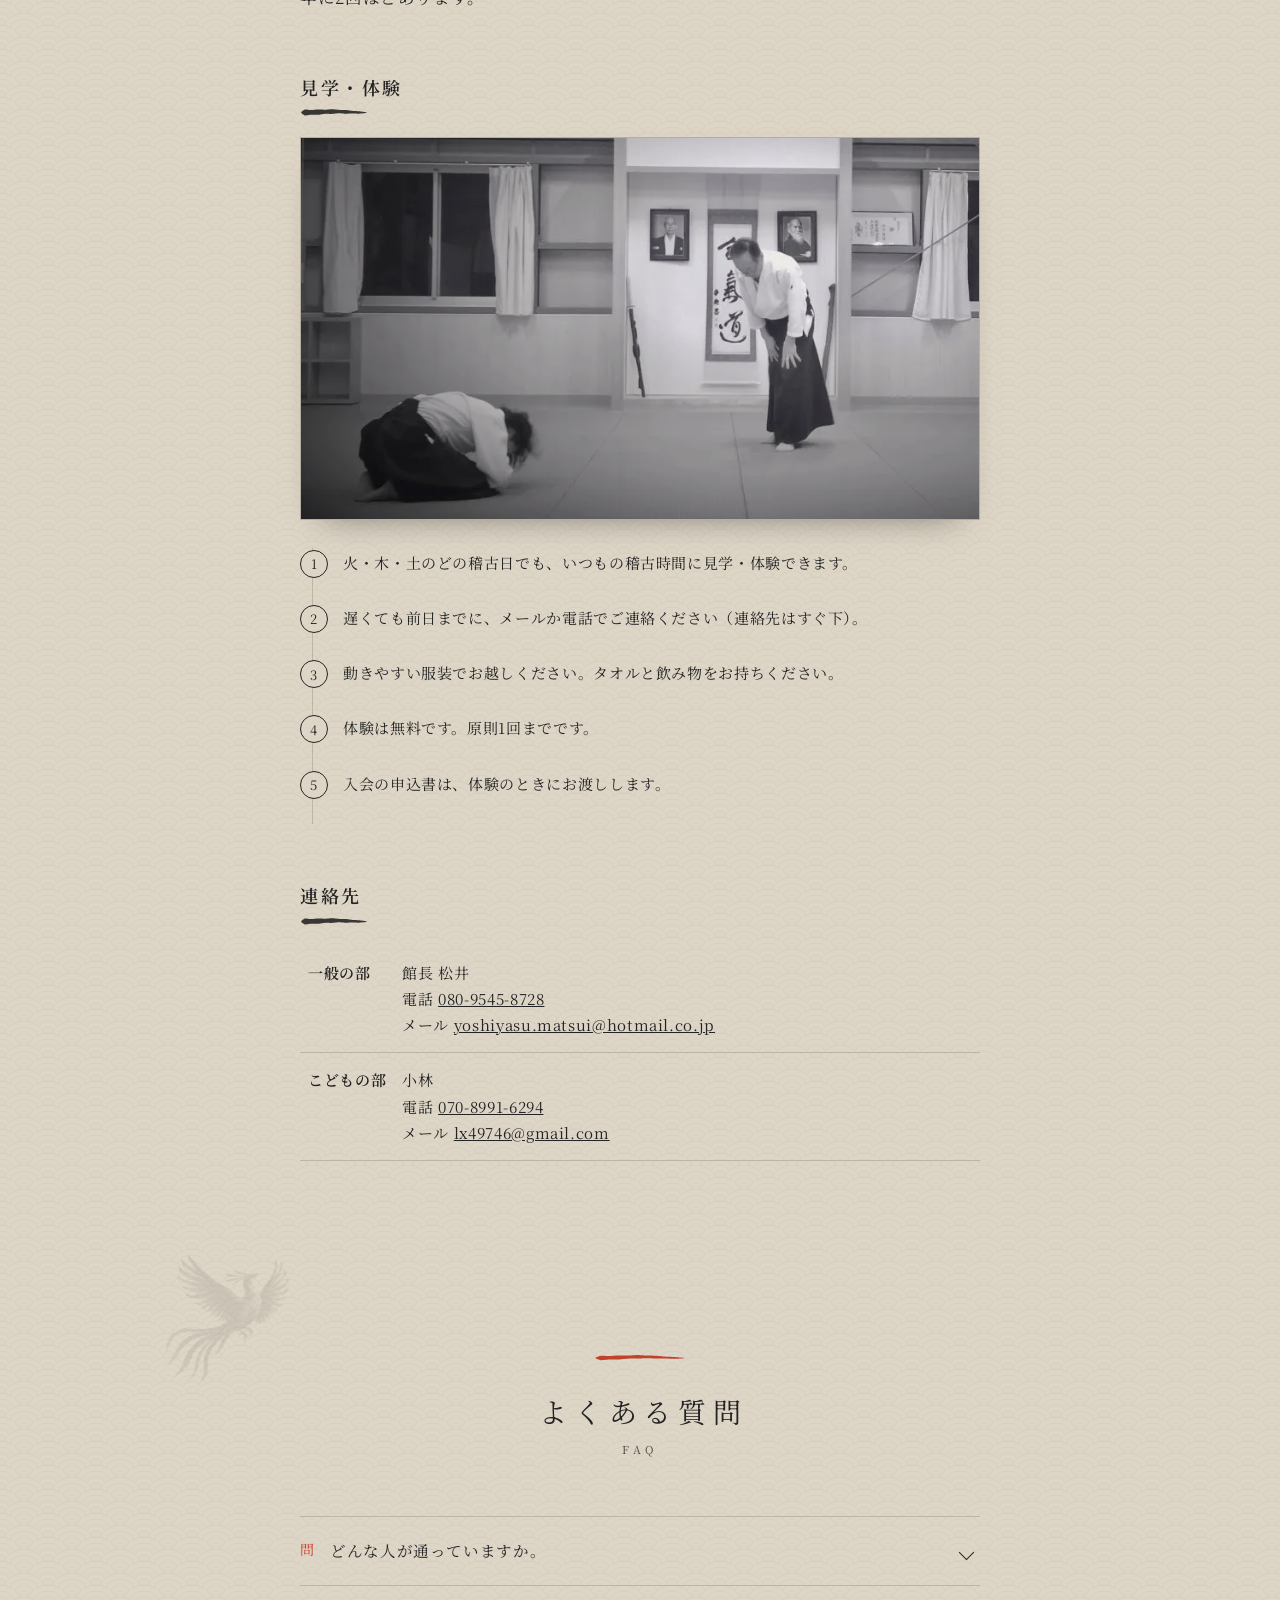
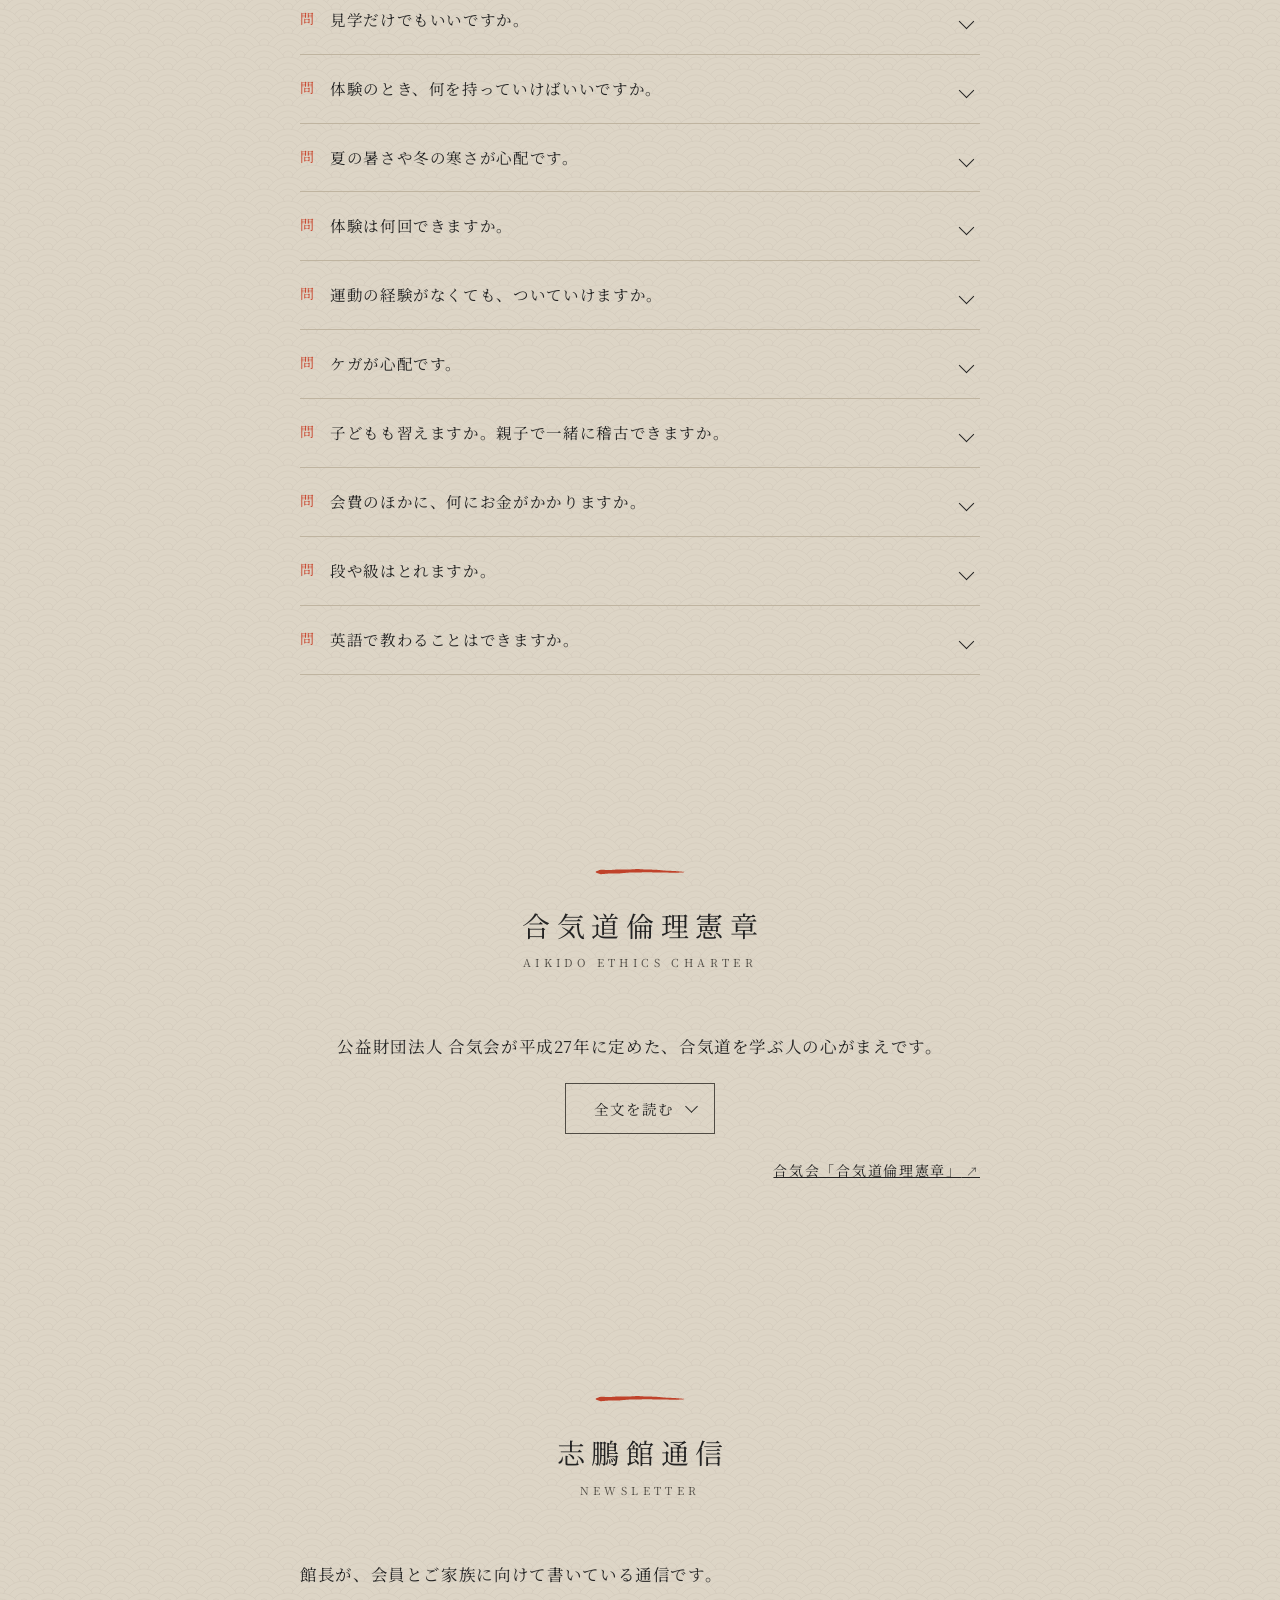
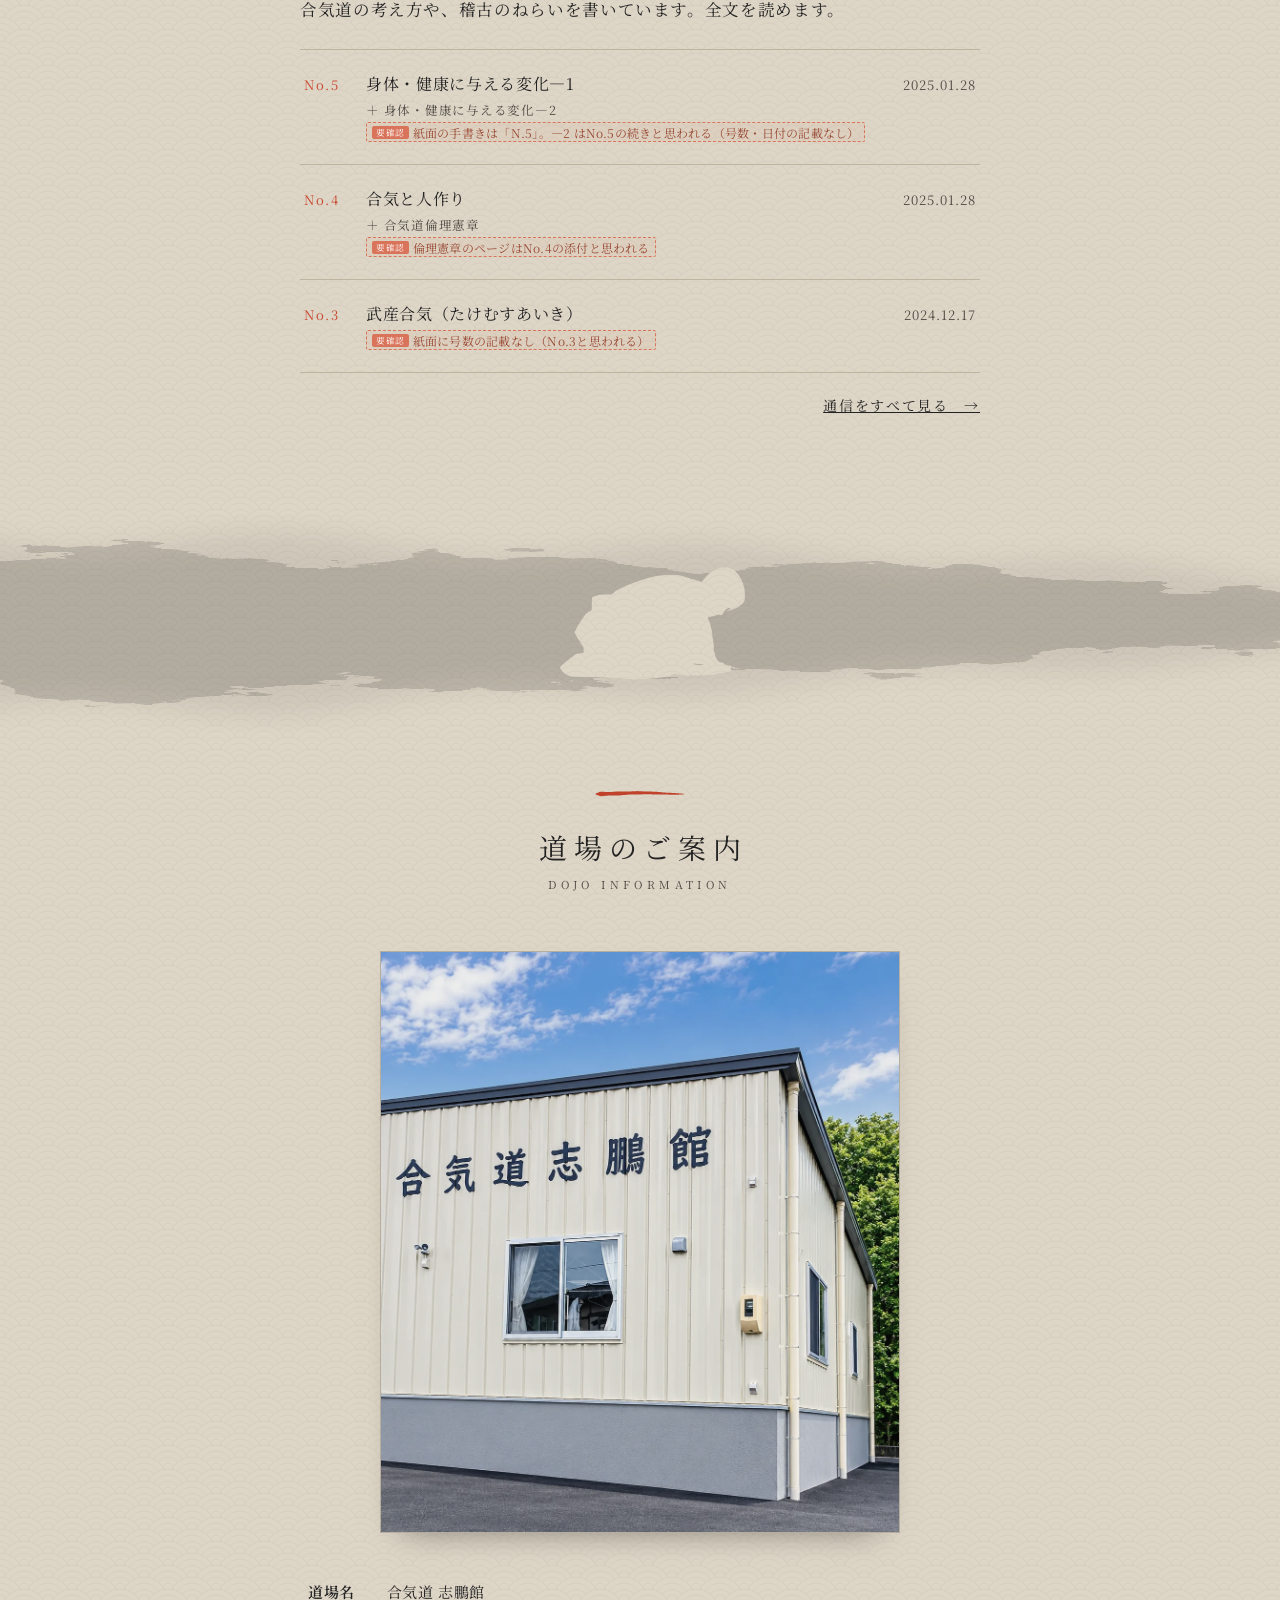
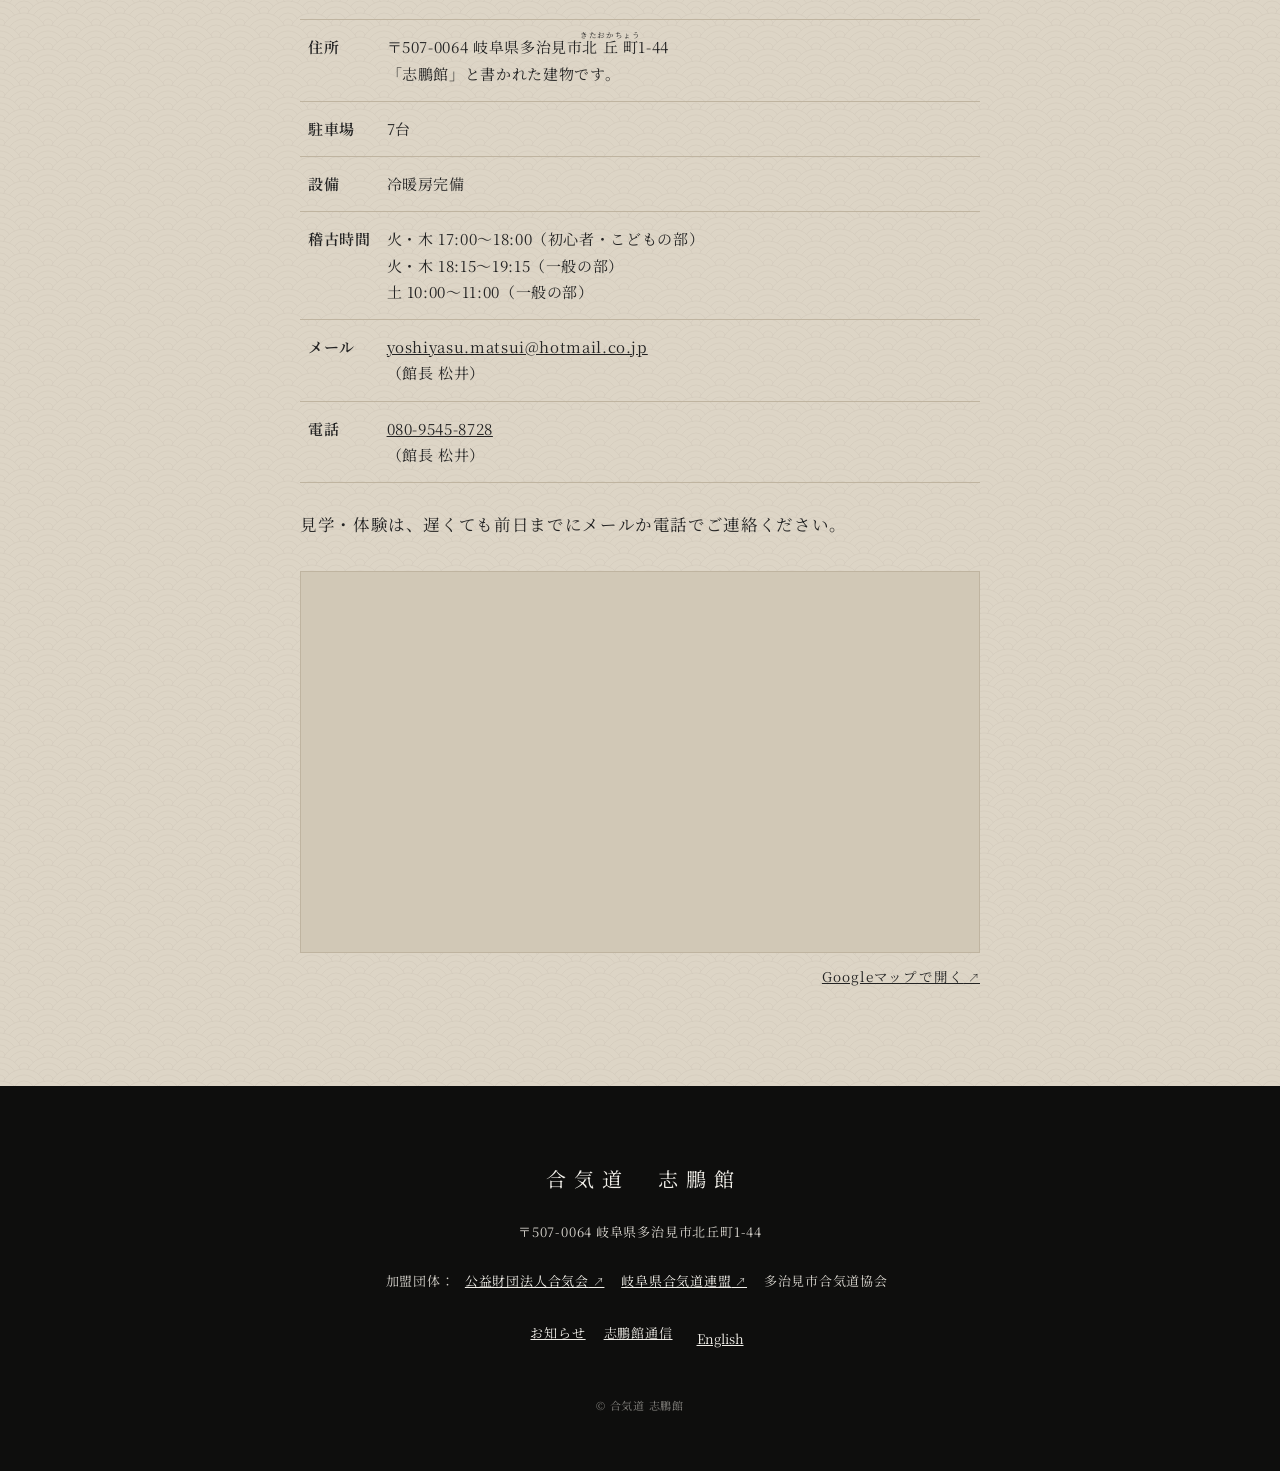
==== commit ea8d1207: "こどもの部の写真：了解が取れたので確認待ちの札を外す Co-Authored-By: Claude Opus 5.5 <noreply@anthropic.com>" ====
--- a/index.html
+++ b/index.html
@@ -346,7 +346,7 @@
     <figure class="ph has-photo"><img src="assets/img/kodomo_03.webp" alt="こどもの部の稽古。子どもどうしの技を、指導者が腕を組んで見守っているところ" width="1000" height="750" loading="lazy" decoding="async"></figure>
     <figure class="ph has-photo"><img src="assets/img/kodomo_04.webp" alt="こどもの部の稽古。袴の指導者がそばで声をかけ、二人の子が技の形を確かめているところ" width="1000" height="750" loading="lazy" decoding="async"></figure>
   </div>
-  <p class="note-small"><span class="kk"><span class="ja">写る人・こどもの顔出しの了解（回答No.34 保留中）</span><span class="en">Photo consent</span></span></p>
+  <!-- こどもの写真4枚：保護者の了解を確認済み（2026-11-24） -->
 
   <h3 class="fade" id="times"><span class="ja">稽古の時間</span><span class="en">Class Times</span></h3>
   <table class="tbl fade">
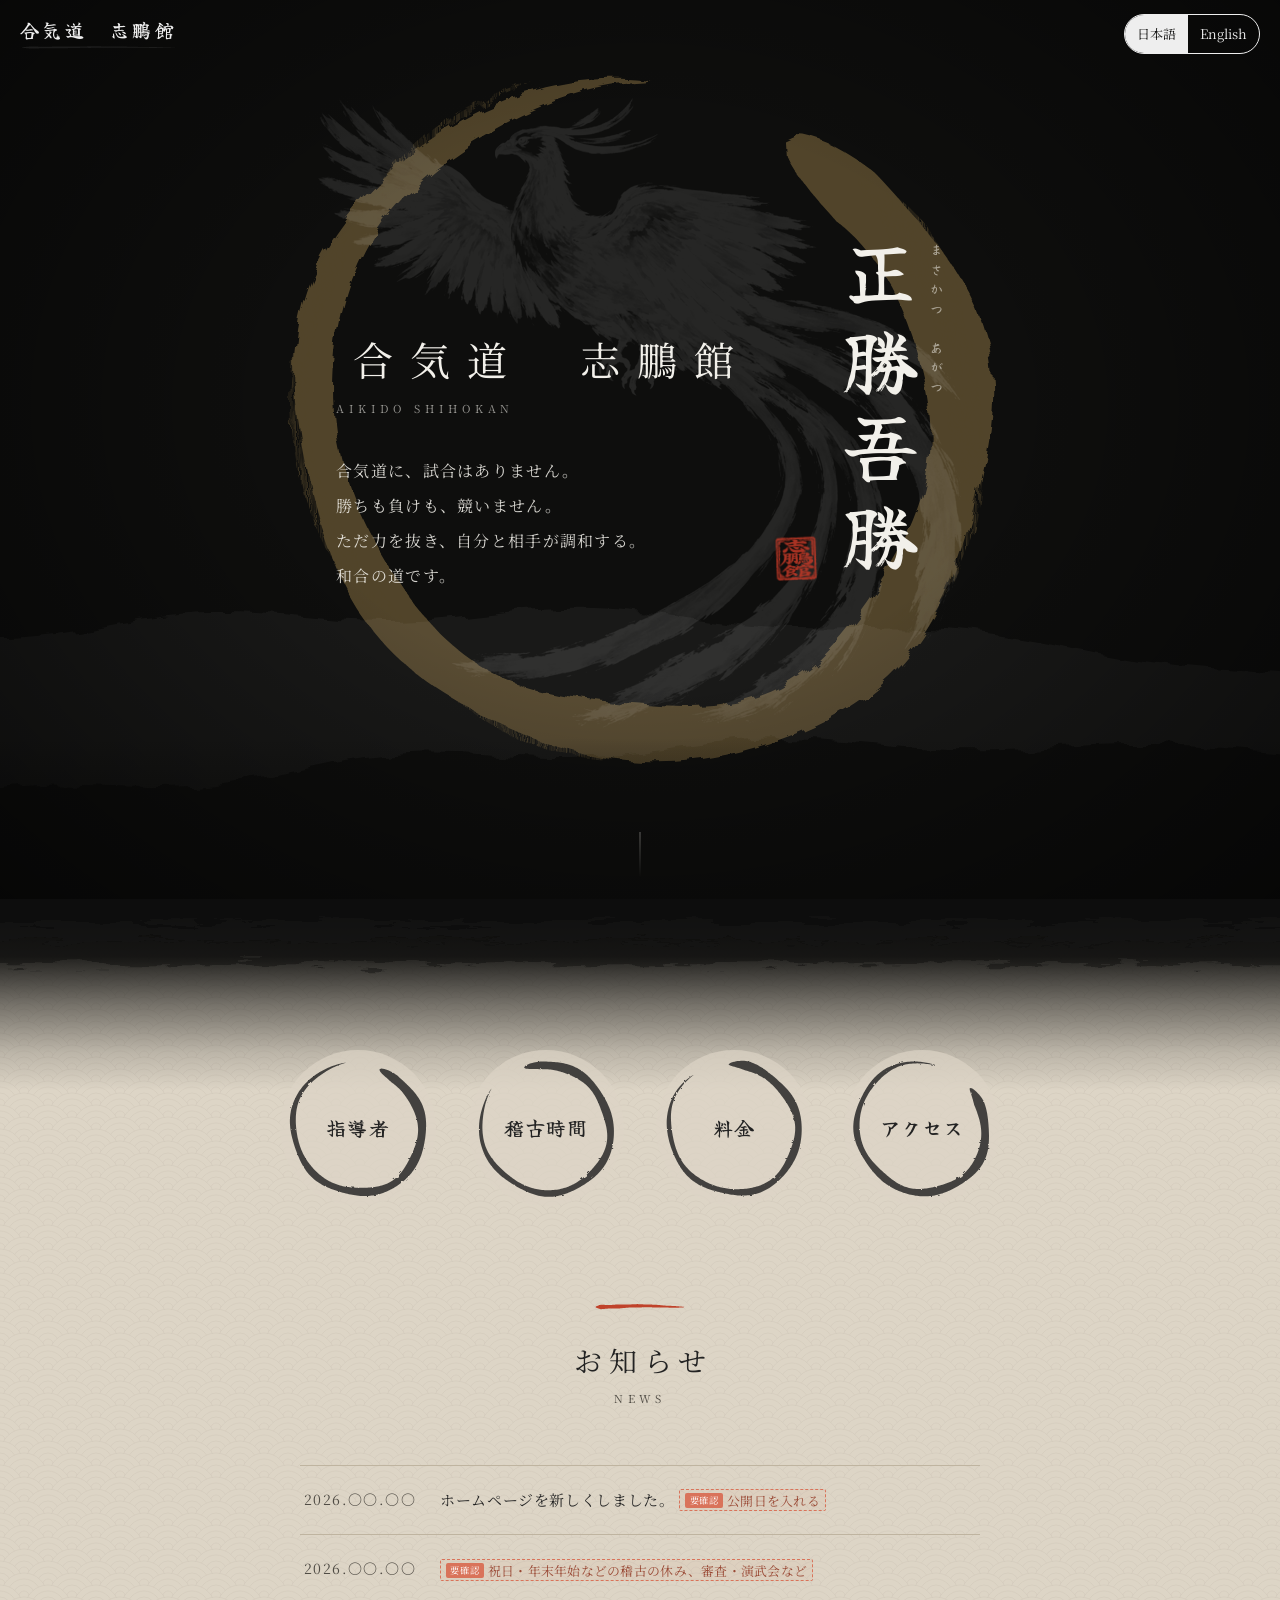
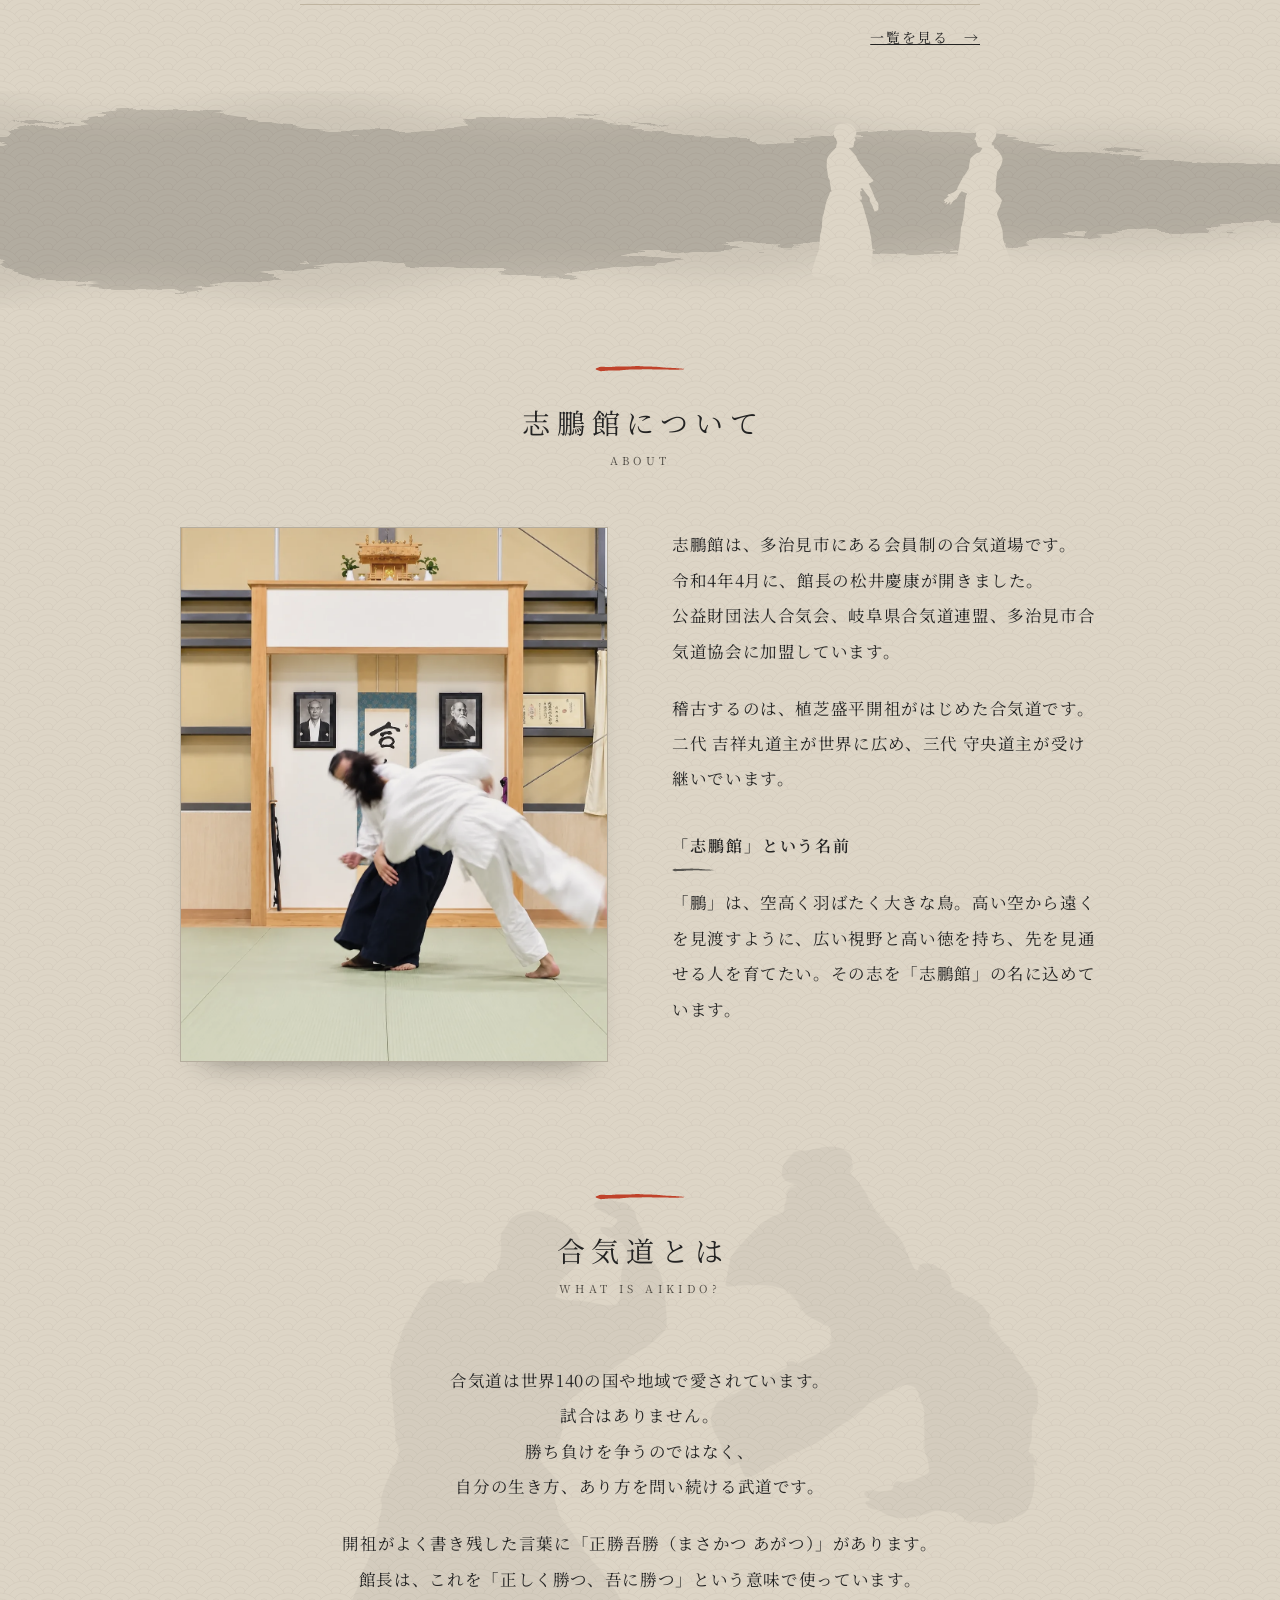
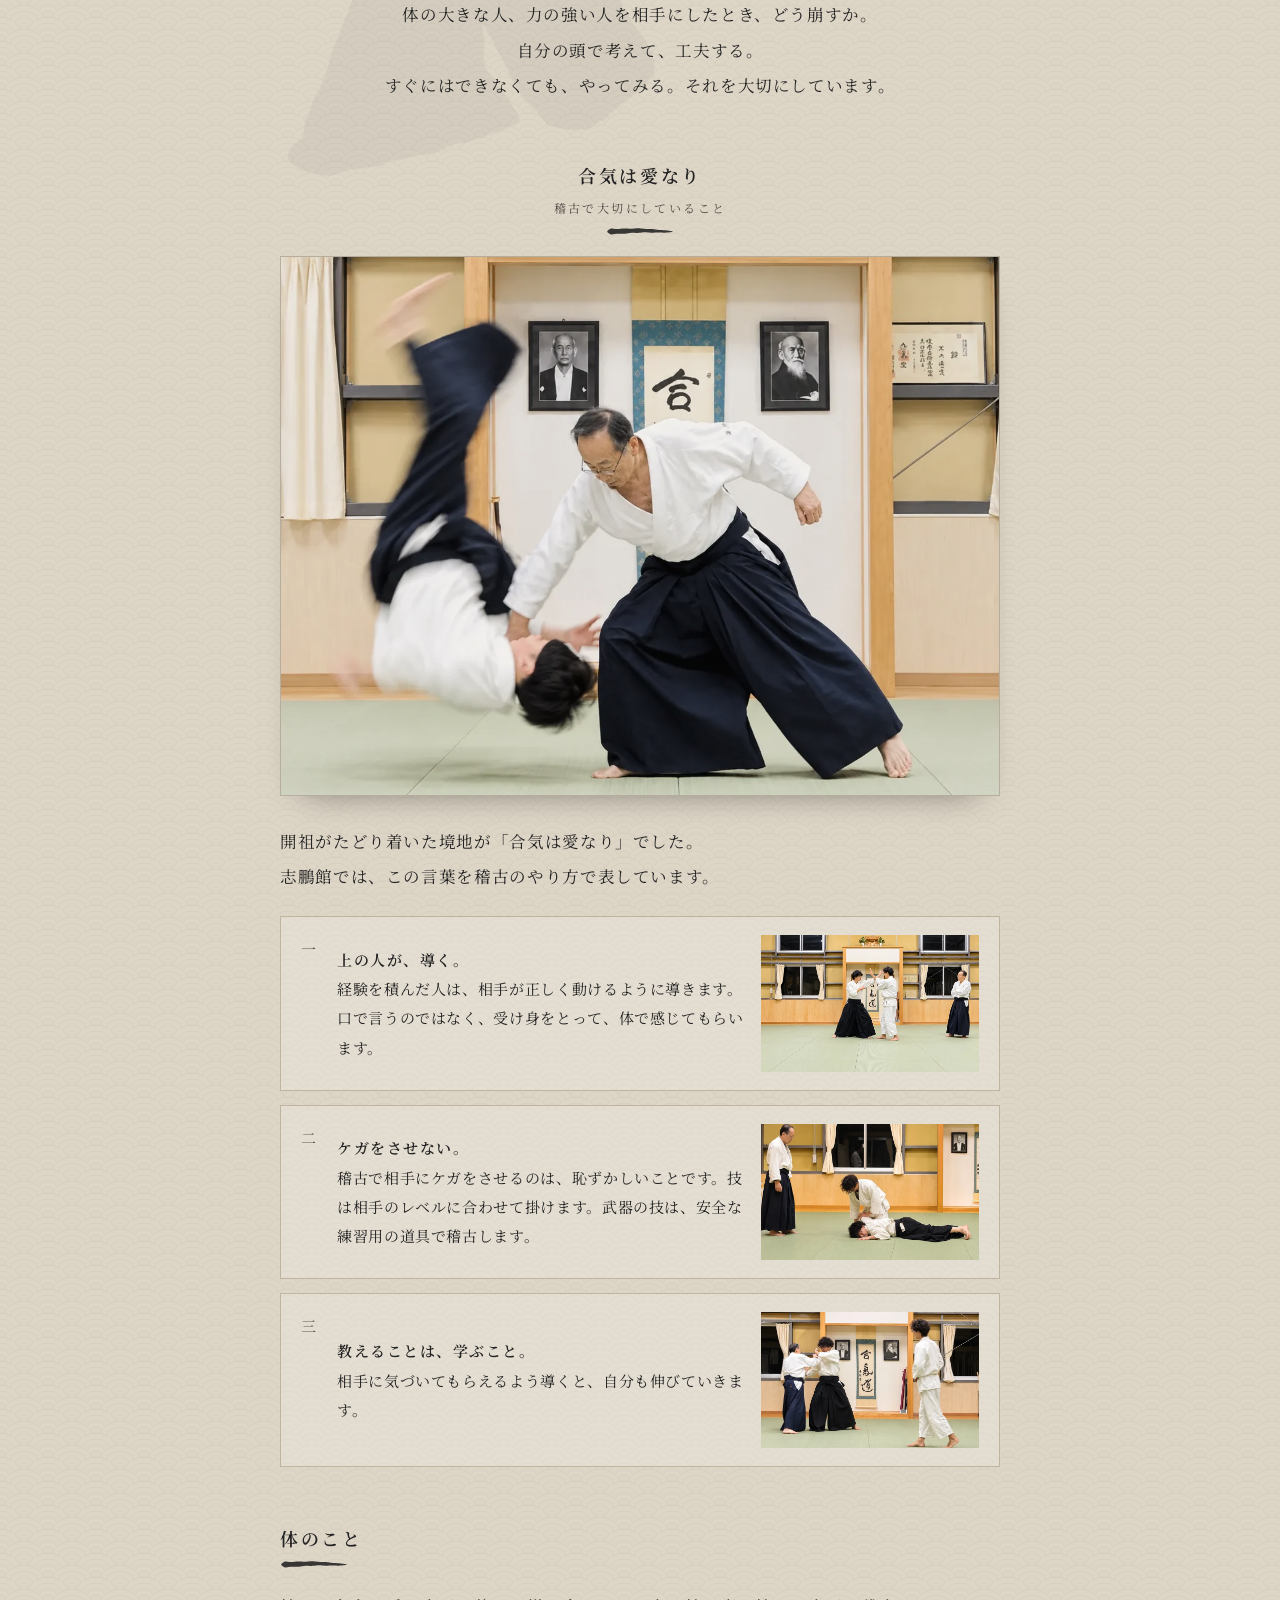
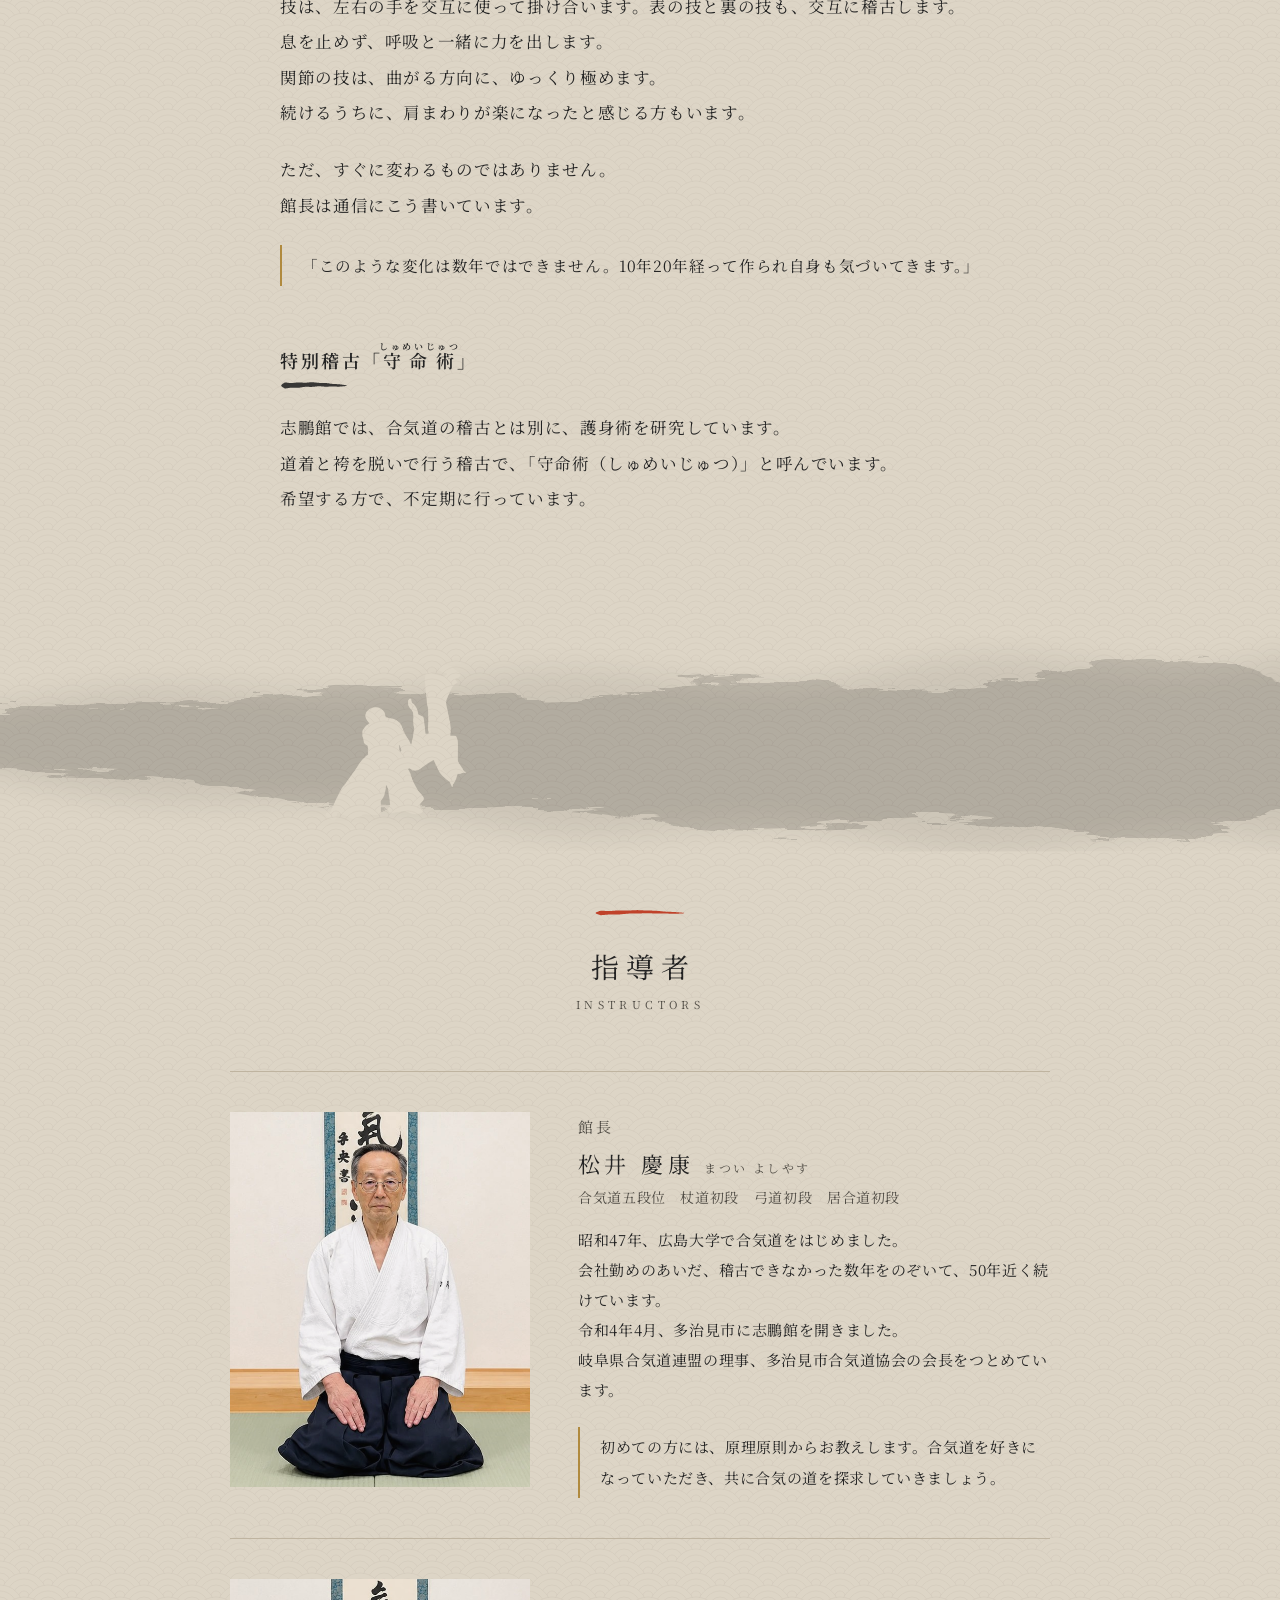
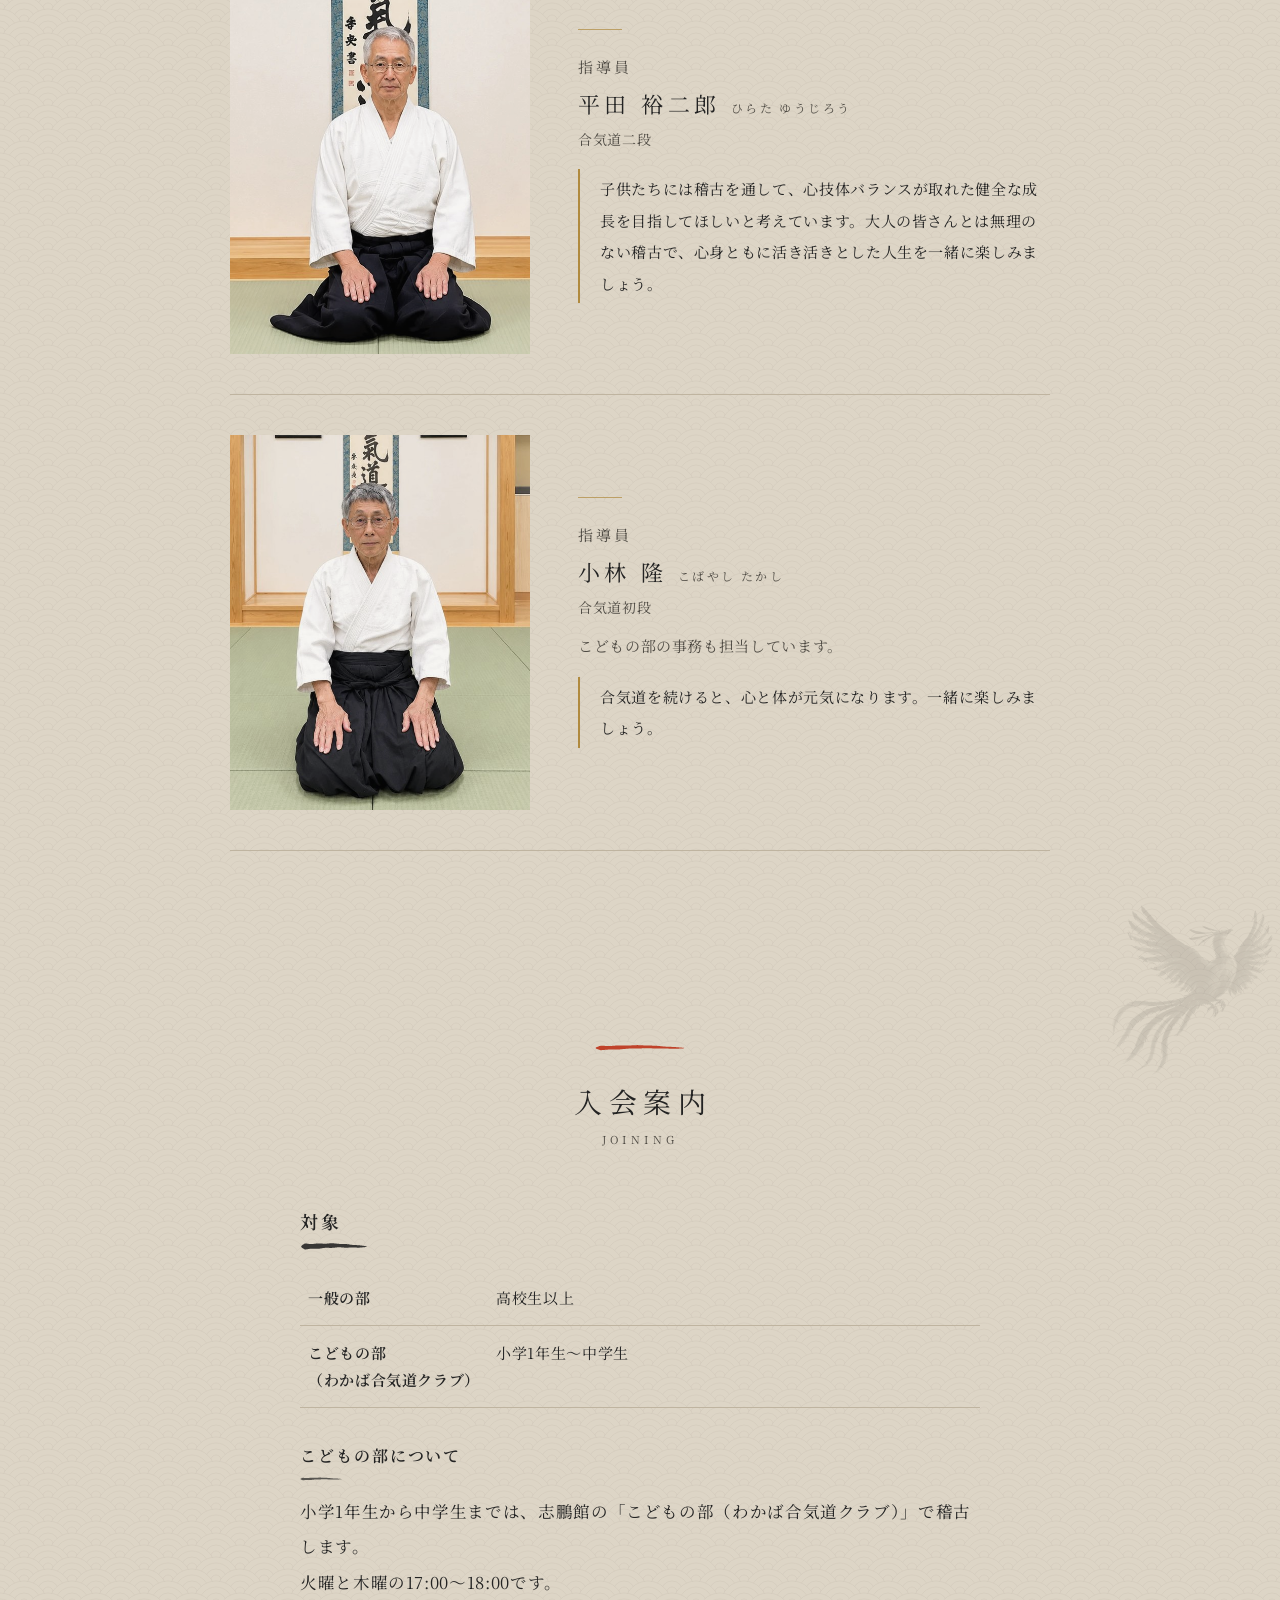
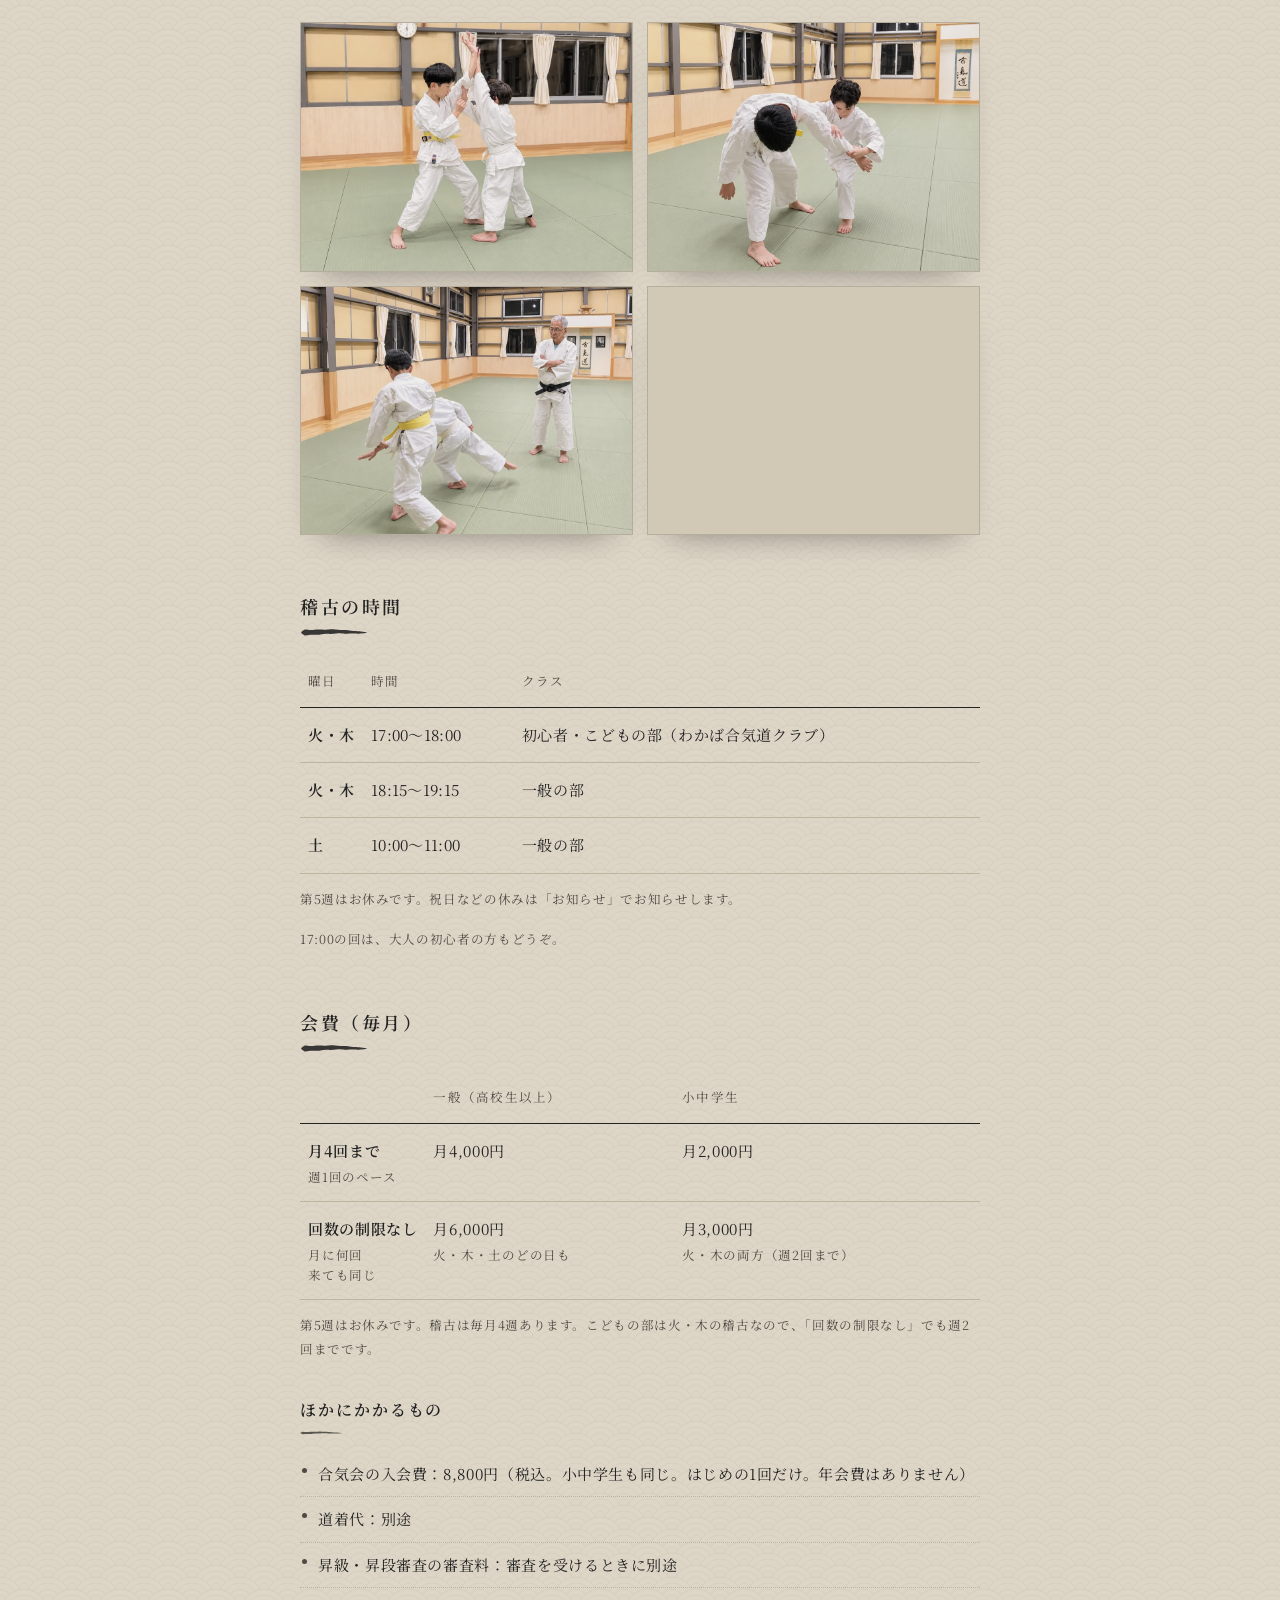
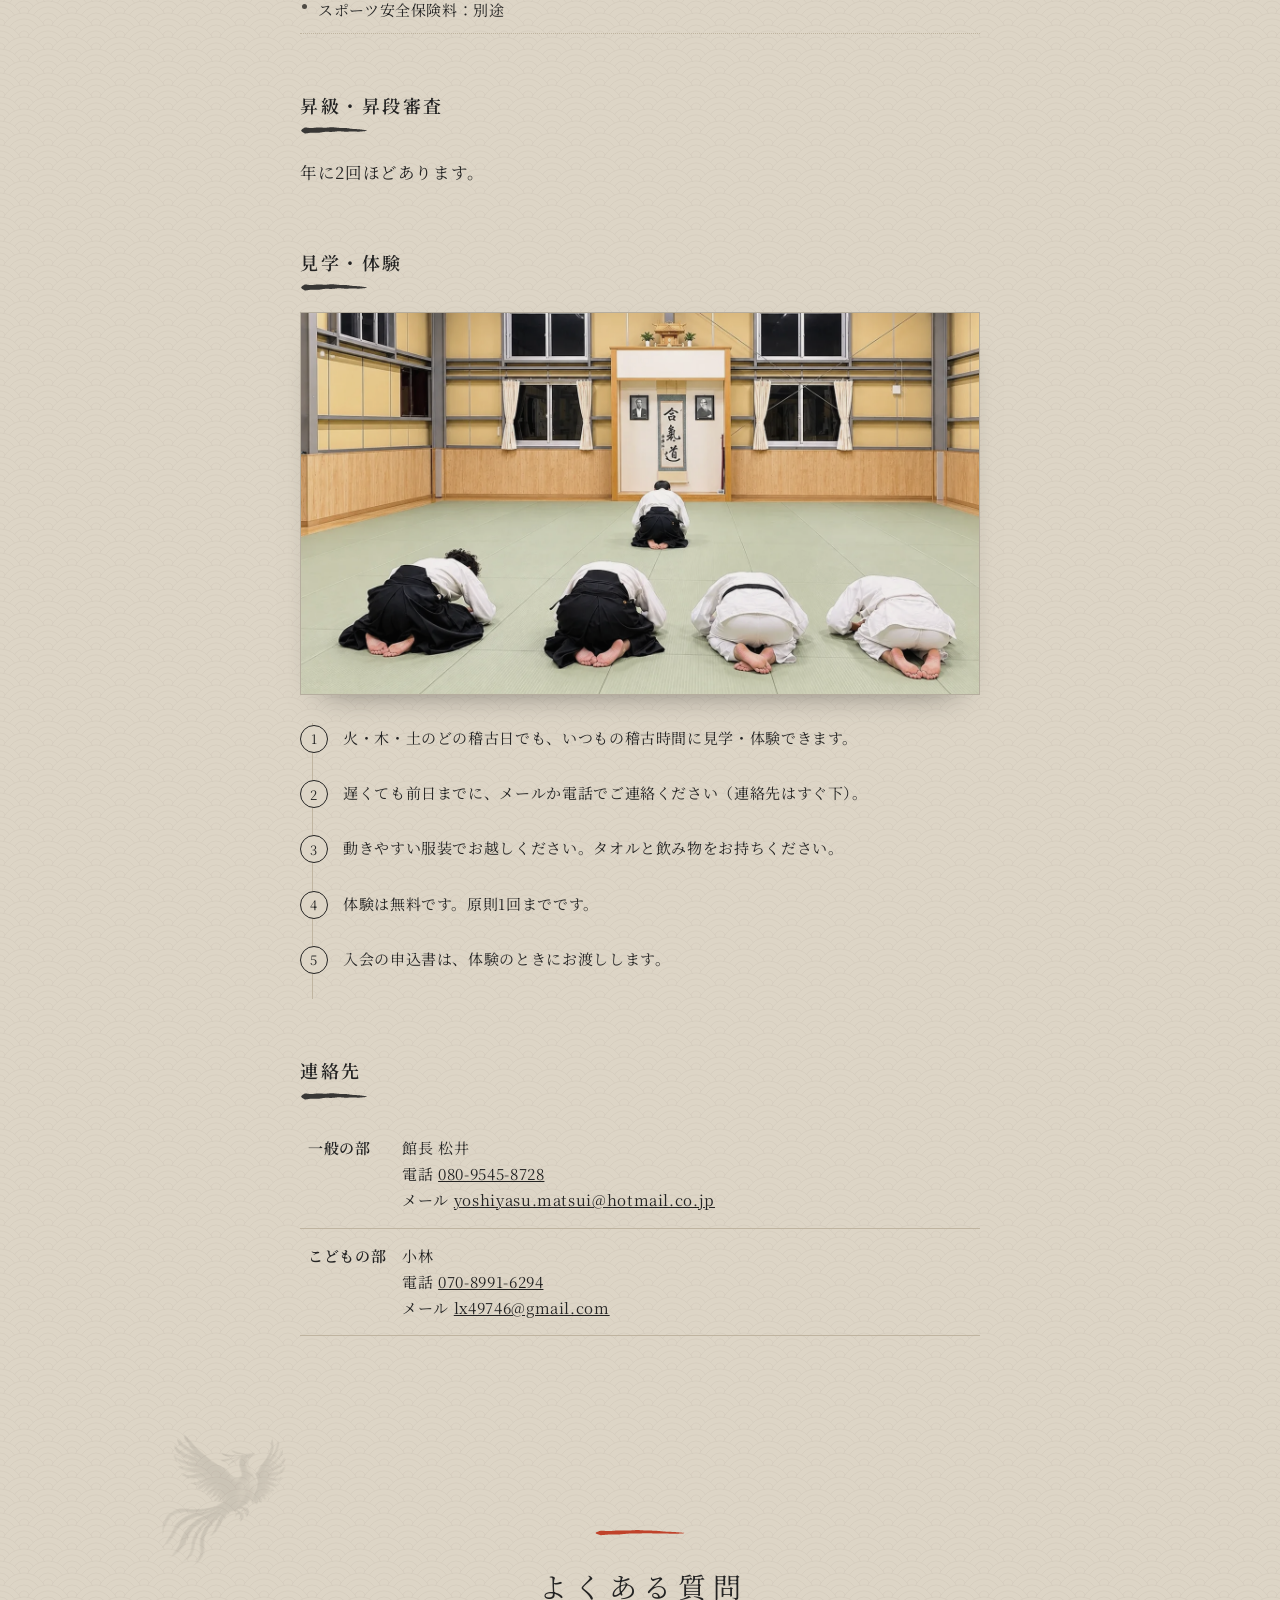
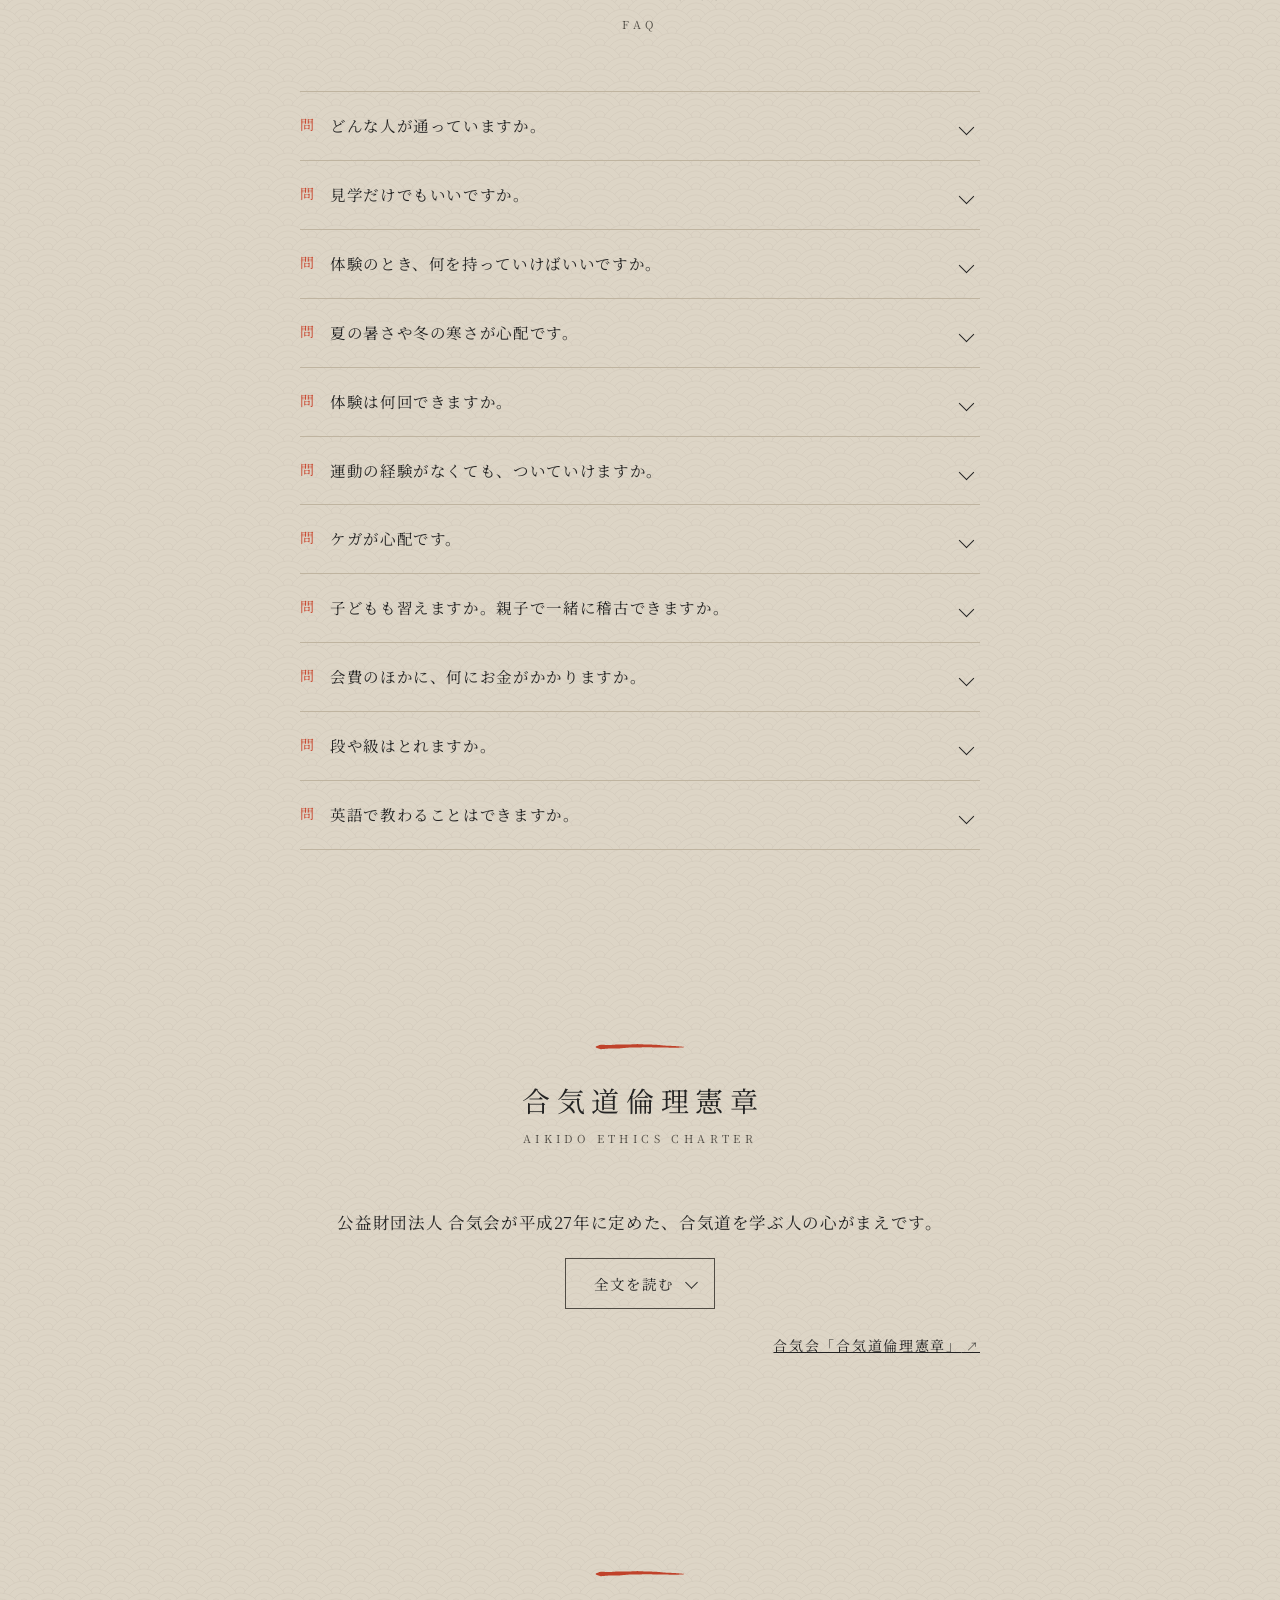
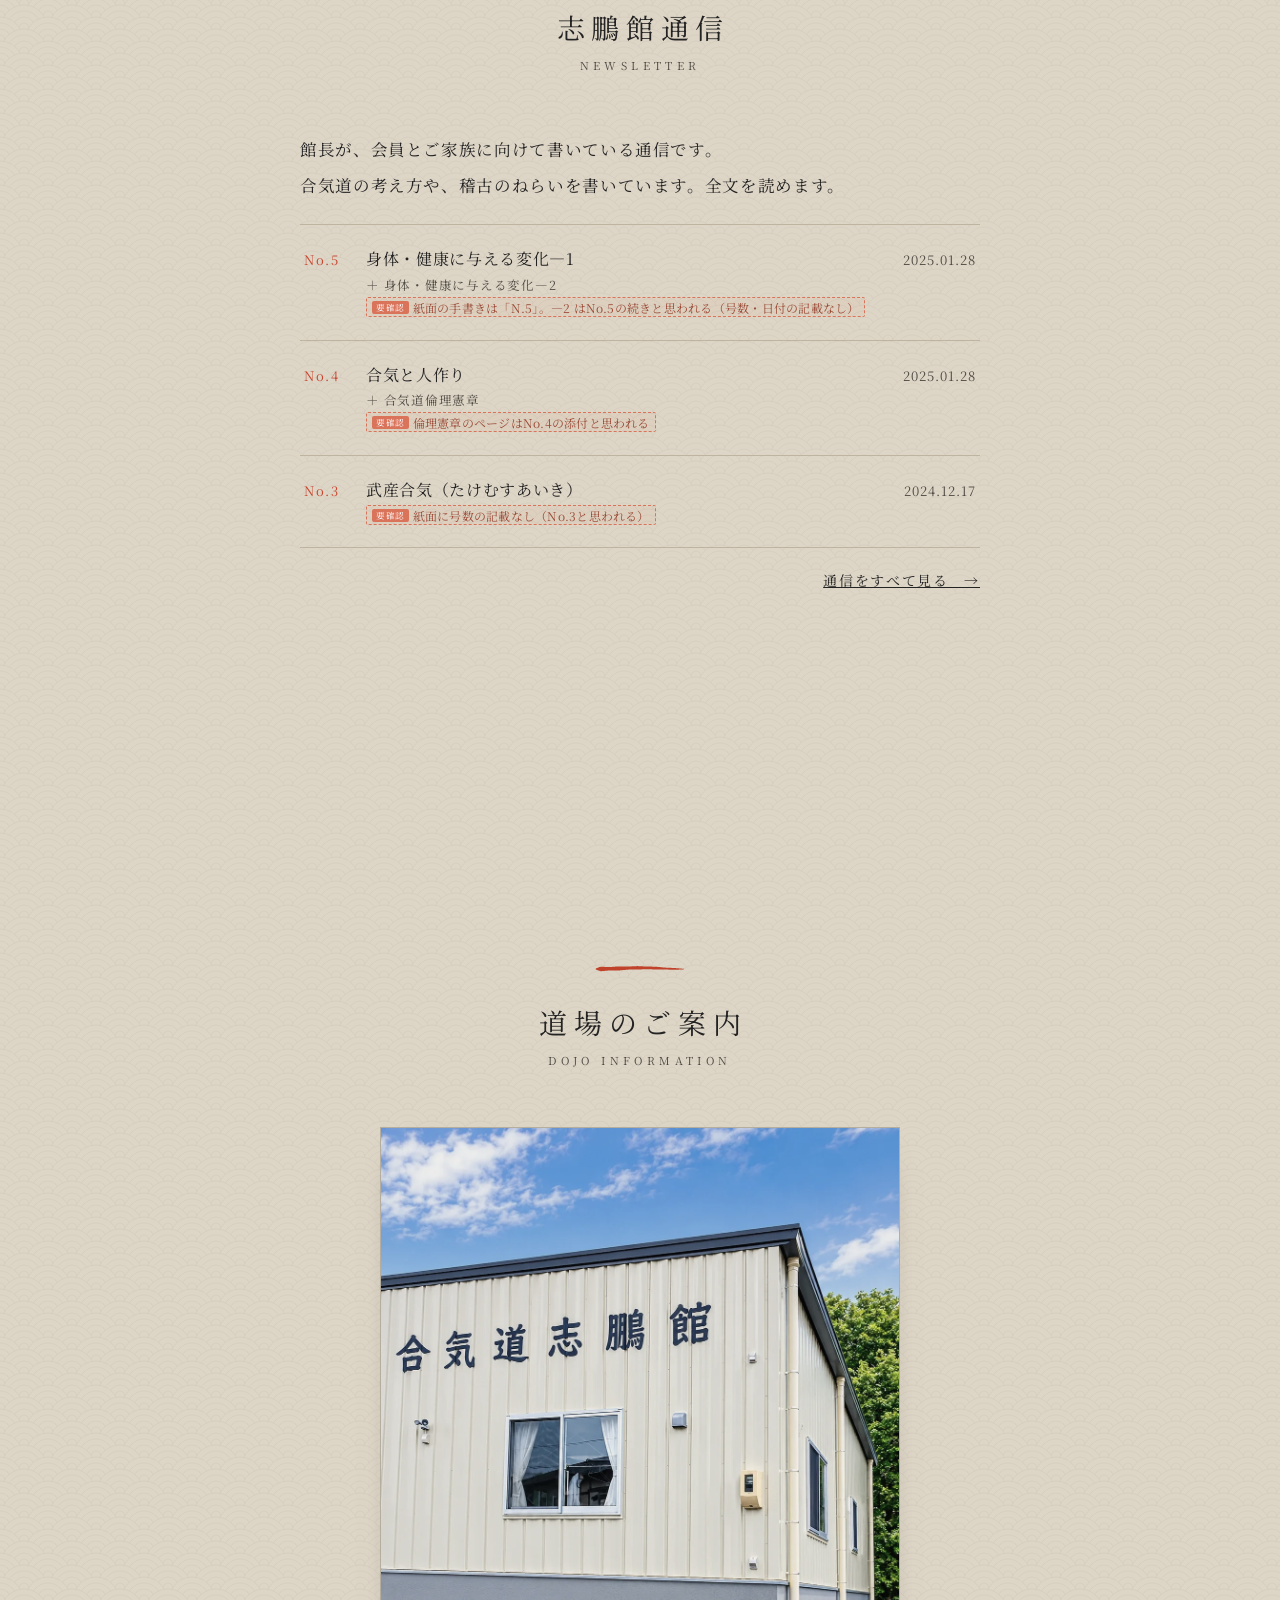
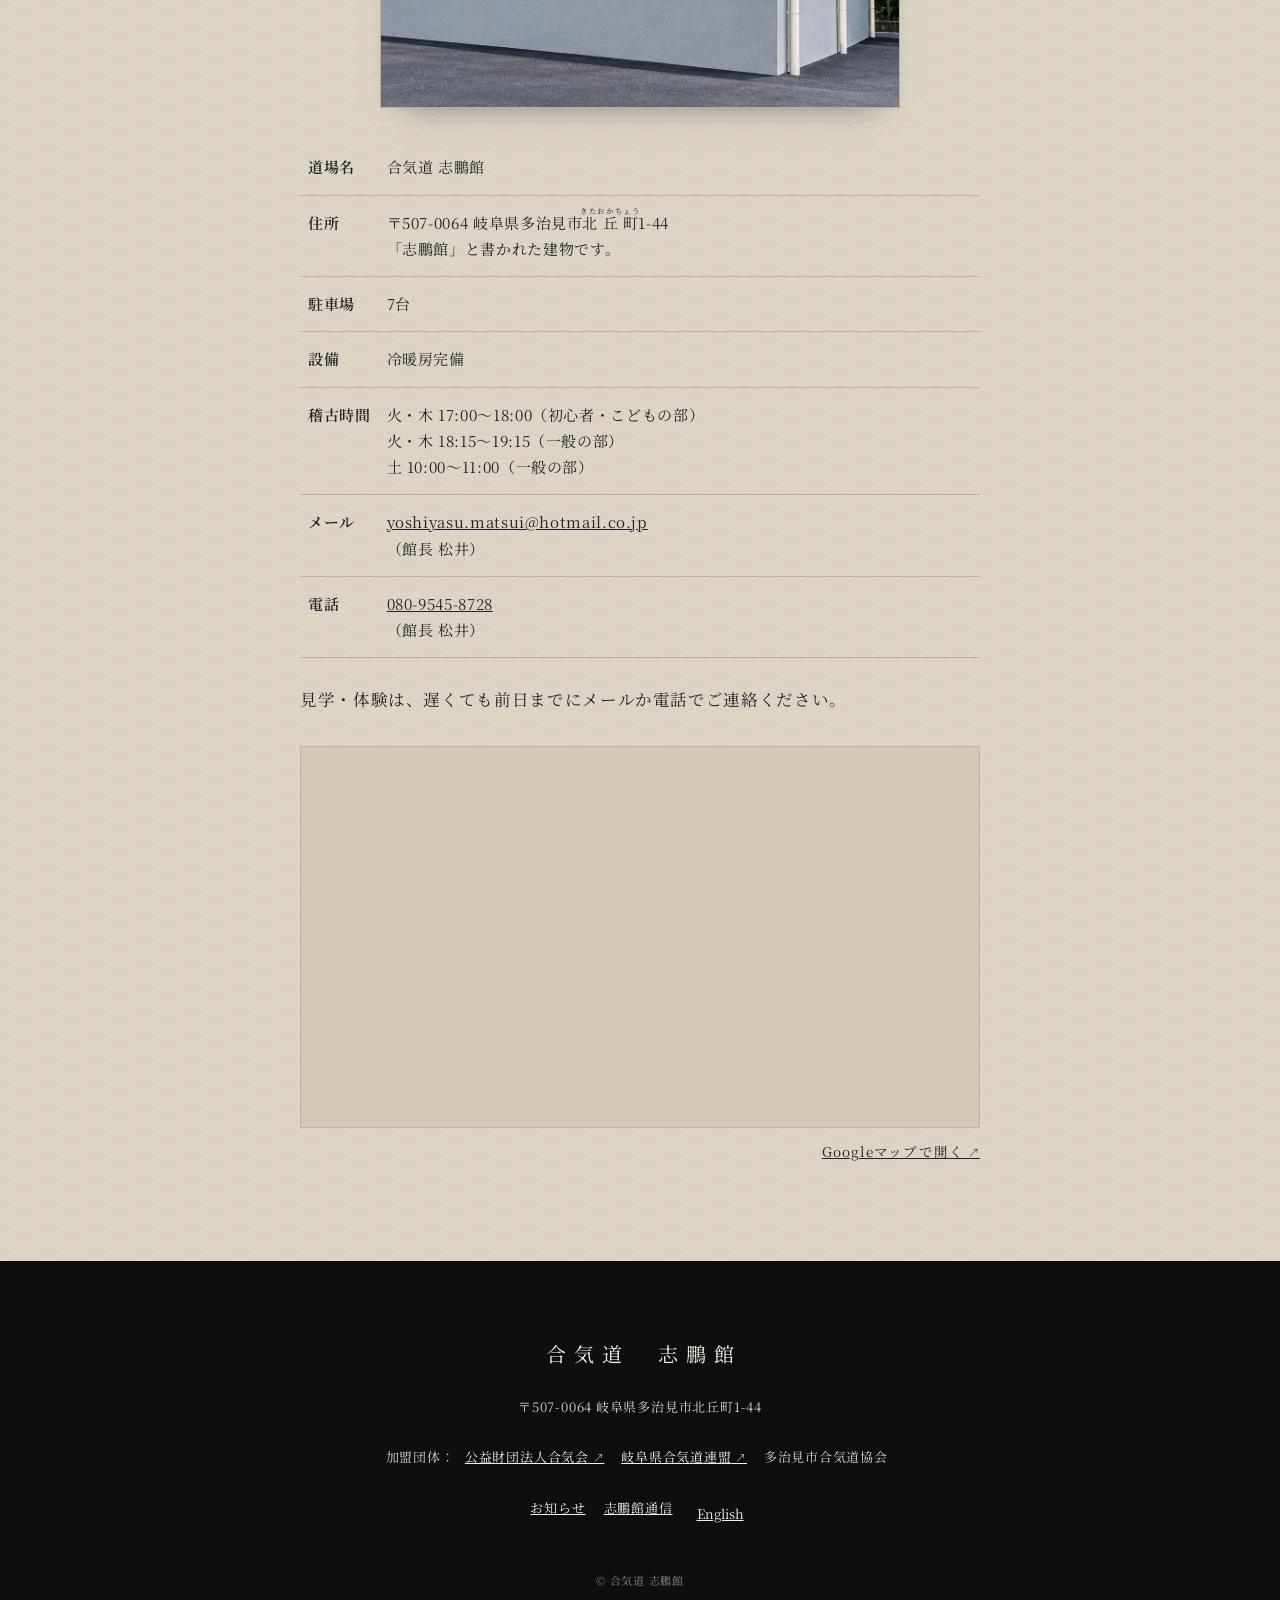
==== commit dd8d7a38: "稽古写真5枚を追加（見学・体験、合気は愛なり、よくある質問） Co-Authored-By: Claude Opus 5.5 <noreply@anthropic.com>" ====
--- a/index.html
+++ b/index.html
@@ -220,10 +220,10 @@
       <p class="ja">開祖がたどり着いた境地が「合気は愛なり」でした。<br>志鵬館では、この言葉を稽古のやり方で表しています。</p>
       <p class="en" lang="en">The Founder's final understanding was: <i>Aiki is love.</i><br>At Shihokan, we put these words into practice in the way we train.</p>
     </div>
-    <ol class="rules fade">
-      <li><span class="ja"><b>上の人が、導く。</b>経験を積んだ人は、相手が正しく動けるように導きます。口で言うのではなく、受け身をとって、体で感じてもらいます。</span><span class="en" lang="en"><b>Seniors lead.</b>Experienced members guide their partners so they can move correctly — not by talking, but by taking the fall and letting them feel it.</span></li>
-      <li><span class="ja"><b>ケガをさせない。</b>稽古で相手にケガをさせるのは、恥ずかしいことです。技は相手のレベルに合わせて掛けます。武器の技は、安全な練習用の道具で稽古します。</span><span class="en" lang="en"><b>No one gets hurt.</b>Injuring a partner is something to be ashamed of. Techniques are matched to your partner's level, and weapons practice uses safe training tools.</span></li>
-      <li><span class="ja"><b>教えることは、学ぶこと。</b>相手に気づいてもらえるよう導くと、自分も伸びていきます。</span><span class="en" lang="en"><b>To teach is to learn.</b>When you help a partner notice something, you grow too.</span></li>
+    <ol class="rules has-ph fade"><!-- 2026-11-27 決まりごとに稽古写真を1枚ずつ（了解確認中） -->
+      <li><div class="r-txt"><span class="ja"><b>上の人が、導く。</b>経験を積んだ人は、相手が正しく動けるように導きます。口で言うのではなく、受け身をとって、体で感じてもらいます。</span><span class="en" lang="en"><b>Seniors lead.</b>Experienced members guide their partners so they can move correctly — not by talking, but by taking the fall and letting them feel it.</span></div><figure class="r-ph"><img src="assets/img/keiko_05_michibiku.webp" alt="袴の先輩が白帯の人の相手をし、館長 松井慶康が腕を組んで見守っているところ" width="960" height="540" loading="lazy" decoding="async"></figure></li>
+      <li><div class="r-txt"><span class="ja"><b>ケガをさせない。</b>稽古で相手にケガをさせるのは、恥ずかしいことです。技は相手のレベルに合わせて掛けます。武器の技は、安全な練習用の道具で稽古します。</span><span class="en" lang="en"><b>No one gets hurt.</b>Injuring a partner is something to be ashamed of. Techniques are matched to your partner's level, and weapons practice uses safe training tools.</span></div><figure class="r-ph"><img src="assets/img/keiko_06_osae.webp" alt="抑え技で相手をそっと畳に抑えているところを、館長 松井慶康が見ている" width="960" height="510" loading="lazy" decoding="async"></figure></li>
+      <li><div class="r-txt"><span class="ja"><b>教えることは、学ぶこと。</b>相手に気づいてもらえるよう導くと、自分も伸びていきます。</span><span class="en" lang="en"><b>To teach is to learn.</b>When you help a partner notice something, you grow too.</span></div><figure class="r-ph"><img src="assets/img/keiko_07_kumu.webp" alt="館長 松井慶康が道場生と組んで技を稽古しているところ" width="960" height="532" loading="lazy" decoding="async"></figure></li>
     </ol>
 
     <!-- 体のこと -->
@@ -381,8 +381,8 @@
   <p class="prose fade"><span class="ja">年に2回ほどあります。</span><span class="en" lang="en">Grading examinations are held about twice a year.</span></p>
 
   <h3 class="fade" id="trial"><span class="ja">見学・体験</span><span class="en">Visit &amp; Try a Class</span></h3>
-  <!-- 稽古写真（2026-11-14）：写る人の了解確認済み（No.34、2026-11-14） -->
-  <figure class="ph wide has-photo fade" style="margin-bottom:28px"><img src="assets/img/keiko_03_rei_mono.webp" alt="「合氣道」の掛け軸の前で、正座で礼をする道場生と、立って礼を返す館長 松井慶康" width="793" height="579" loading="lazy" decoding="async"></figure>
+  <!-- 2026-11-27 白黒の礼の写真（keiko_03_rei_mono）から、全員の座礼（後ろ姿・カラー）に入れ替え -->
+  <figure class="ph wide has-photo fade" style="margin-bottom:28px"><img src="assets/img/keiko_04_rei_zenin.webp" alt="稽古のはじめの座礼。「合氣道」の掛け軸と神棚に向かって、指導者と道場生が並んで礼をしている後ろ姿" width="1448" height="1086" loading="lazy" decoding="async"></figure>
   <ol class="steps fade">
     <li><span class="ja">火・木・土のどの稽古日でも、いつもの稽古時間に見学・体験できます。</span><span class="en">You can watch or try a class on any practice day — Tuesday, Thursday or Saturday — at the usual class time.</span></li>
     <li><span class="ja">遅くても前日までに、メールか電話でご連絡ください（連絡先はすぐ下）。</span><span class="en">Please contact us by email or phone by the day before (contacts below).</span></li>
@@ -408,7 +408,7 @@
   <div class="faq fade">
     <details><!-- 2026-11-19 追加。人数・年齢層・男女の割合は数字で書かない（回答No.5） -->
       <summary><span class="ja">どんな人が通っていますか。</span><span class="en">Who trains at the dojo?</span></summary>
-      <div class="a"><span class="ja">高校生以上の方は一般の部、小学1年生から中学生はこどもの部（わかば合気道クラブ）で稽古しています。合気道が初めての大人の方は、17:00の回から始めることもできます。稽古の雰囲気は、ぜひ見学で確かめてみてください。</span><span class="en">High school students and adults train in the adult class, and children from grade 1 to grade 9 in the children's class (Wakaba Aikido Club). Adults new to aikido can also start in the 17:00 class. Come and watch a class to get a feel for the dojo.</span></div>
+      <div class="a"><span class="ja">高校生以上の方は一般の部、小学1年生から中学生はこどもの部（わかば合気道クラブ）で稽古しています。合気道が初めての大人の方は、17:00の回から始めることもできます。稽古の雰囲気は、ぜひ見学で確かめてみてください。</span><span class="en">High school students and adults train in the adult class, and children from grade 1 to grade 9 in the children's class (Wakaba Aikido Club). Adults new to aikido can also start in the 17:00 class. Come and watch a class to get a feel for the dojo.</span><figure class="faq-ph"><img src="assets/img/dojo_zentai.webp" alt="道場全体の稽古の様子。年代のちがう道場生が、組ごとに投げや抑えの稽古をしている" width="1206" height="640" loading="lazy" decoding="async"></figure></div>
     </details>
     <details>
       <summary><span class="ja">見学だけでもいいですか。</span><span class="en">Can I just come and watch?</span></summary>
--- a/assets/css/site.css
+++ b/assets/css/site.css
@@ -759,3 +759,13 @@
 .ethics-fold .close-label,.ethics-fold[open] .open-label{display:none}
 .ethics-fold[open] .close-label{display:inline}
 .ethics-fold[open]>summary{margin-bottom:18px}
+/* 2026-11-27 新しい稽古写真 */
+.ph.has-photo img[src*="keiko_04"]{object-position:50% 55%}
+.rules.has-ph li{display:grid;grid-template-columns:1fr clamp(112px,34%,250px);gap:16px;align-items:center}
+.rules.has-ph .r-ph{margin:0;aspect-ratio:16/10;overflow:hidden;background:#e9e3d6}
+.rules.has-ph .r-ph img{width:100%;height:100%;object-fit:cover;display:block}
+.rules.has-ph .r-ph img[src*="keiko_05"]{object-position:100% 50%}
+.rules.has-ph .r-ph img[src*="keiko_06"],.rules.has-ph .r-ph img[src*="keiko_07"]{object-position:0% 50%}
+@media (max-width:520px){.rules.has-ph li{grid-template-columns:1fr;gap:12px}.rules.has-ph .r-ph{order:-1;aspect-ratio:21/9}}
+.faq-ph{margin:16px 0 4px}
+.faq-ph img{width:100%;height:auto;display:block}
